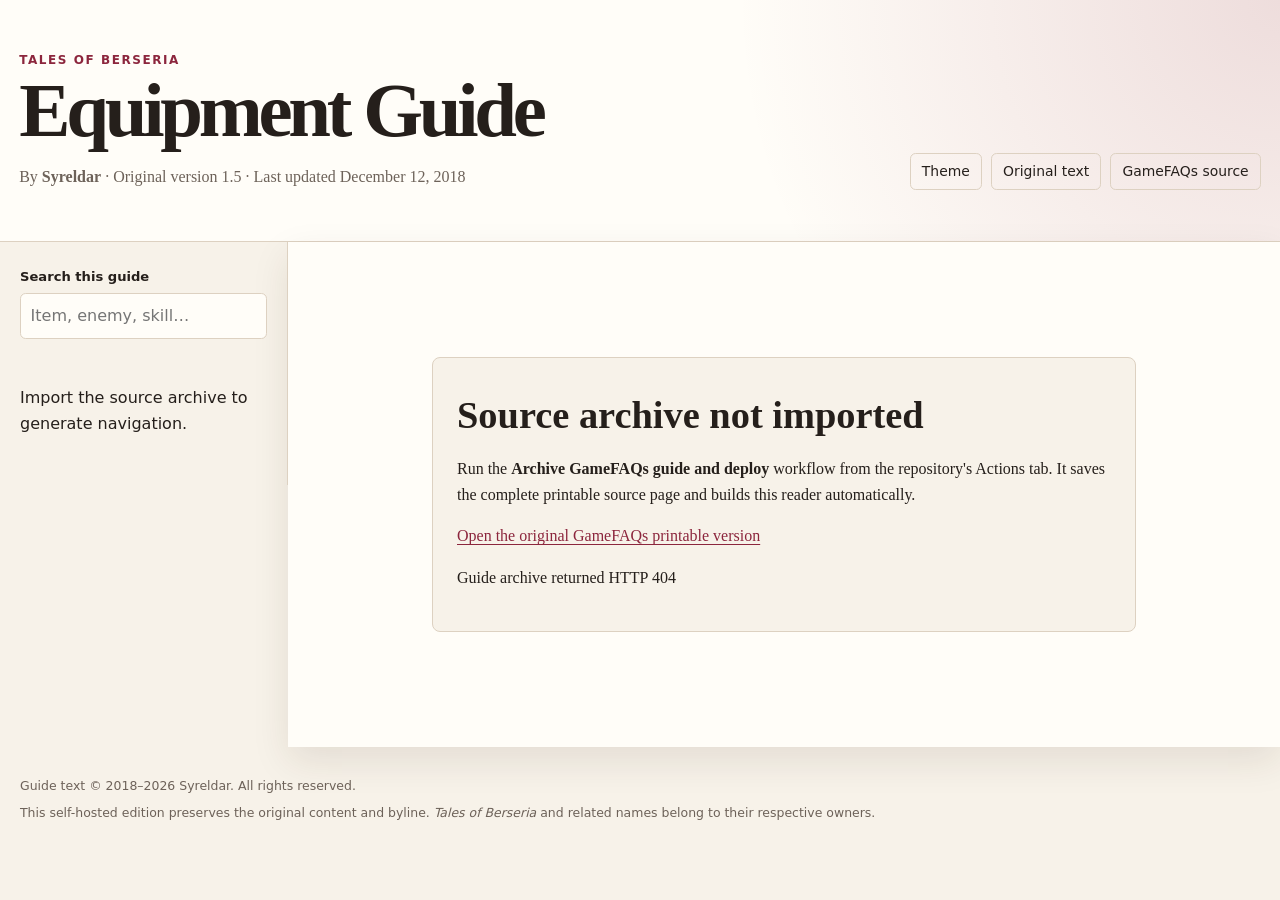
==== site/index.html @ 0a796377 "Update actions to v5 and rename author to Syreldar Bump GitHub Actions usages to v5 across workflows" ====
<!doctype html>
<html lang="en">
<head>
    <meta charset="utf-8">
    <meta name="viewport" content="width=device-width, initial-scale=1">
    <meta name="description" content="A responsive, self-hosted edition of Syreldar's Tales of Berseria Equipment Guide.">
    <title>Tales of Berseria — Equipment Guide</title>
    <link rel="stylesheet" href="./assets/site.css">
</head>
<body>
    <a class="skip-link" href="#guide">Skip to guide</a>

    <header class="site-header">
        <div class="masthead">
            <p class="eyebrow">Tales of Berseria</p>
            <h1>Equipment Guide</h1>
            <p class="byline">By <strong>Syreldar</strong> · Original version 1.5 · Last updated December 12, 2018</p>
        </div>
        <div class="header-actions">
            <button id="theme-toggle" type="button" aria-label="Toggle colour theme">Theme</button>
            <a class="button-link" href="./archive/guide-original.txt">Original text</a>
            <a class="button-link" href="https://gamefaqs.gamespot.com/pc/184665-tales-of-berseria/faqs/74517?print=1" target="_blank" rel="noreferrer">GameFAQs source</a>
        </div>
    </header>

    <div class="reader-shell">
        <aside class="reader-sidebar" aria-label="Guide navigation">
            <div class="search-box">
                <label for="guide-search">Search this guide</label>
                <input id="guide-search" type="search" placeholder="Item, enemy, skill…" autocomplete="off">
                <p id="search-status" aria-live="polite"></p>
            </div>
            <nav id="table-of-contents" aria-label="Table of contents">
                <p class="toc-loading">Loading guide navigation…</p>
            </nav>
        </aside>

        <main id="guide" class="guide" tabindex="-1">
            <section id="guide-loading" class="loading-card" aria-live="polite">
                <h2>Preparing the guide</h2>
                <p>The source archive has not been imported yet, or the reader is loading it.</p>
            </section>
        </main>
    </div>

    <footer class="site-footer">
        <p>Guide text © 2018–2026 Syreldar. All rights reserved.</p>
        <p>This self-hosted edition preserves the original content and byline. <em>Tales of Berseria</em> and related names belong to their respective owners.</p>
    </footer>

    <script src="./assets/site.js"></script>
</body>
</html>
---- site/assets/site.css ----
:root {
    color-scheme: light dark;
    --page: #f7f2e9;
    --paper: #fffdf8;
    --ink: #251f1b;
    --muted: #6d6259;
    --line: #ddd1c1;
    --accent: #8c263d;
    --accent-strong: #641727;
    --focus: #2d6f93;
    --shadow: 0 14px 35px rgb(61 36 20 / 10%);
}

[data-theme="dark"] {
    color-scheme: dark;
    --page: #171515;
    --paper: #211e1c;
    --ink: #f7f0e8;
    --muted: #c1b5aa;
    --line: #51473f;
    --accent: #ed7189;
    --accent-strong: #ff9baa;
    --focus: #8fdbff;
    --shadow: 0 14px 35px rgb(0 0 0 / 30%);
}

* {
    box-sizing: border-box;
}

html {
    scroll-behavior: smooth;
}

body {
    margin: 0;
    background: var(--page);
    color: var(--ink);
    font-family: Georgia, "Times New Roman", serif;
    line-height: 1.62;
}

button,
input {
    font: inherit;
}

a {
    color: var(--accent);
    text-underline-offset: 0.17em;
}

a:hover {
    color: var(--accent-strong);
}

.skip-link {
    position: absolute;
    left: 1rem;
    top: -5rem;
    z-index: 10;
    padding: 0.65rem 0.85rem;
    border-radius: 0.35rem;
    background: var(--accent);
    color: #fff;
}

.skip-link:focus {
    top: 1rem;
}

.site-header {
    display: flex;
    align-items: end;
    justify-content: space-between;
    gap: 2rem;
    padding: clamp(1.75rem, 4vw, 4rem) max(1.2rem, calc((100vw - 82rem) / 2));
    border-bottom: 1px solid var(--line);
    background:
        radial-gradient(circle at top right, rgb(140 38 61 / 15%), transparent 34rem),
        var(--paper);
}

.masthead h1 {
    margin: 0;
    font-size: clamp(2.25rem, 6vw, 4.9rem);
    line-height: 0.94;
    letter-spacing: -0.055em;
}

.eyebrow {
    margin: 0 0 0.3rem;
    color: var(--accent);
    font-family: ui-sans-serif, system-ui, sans-serif;
    font-size: 0.75rem;
    font-weight: 800;
    letter-spacing: 0.13em;
    text-transform: uppercase;
}

.byline {
    margin: 1rem 0 0;
    color: var(--muted);
}

.header-actions {
    display: flex;
    flex-wrap: wrap;
    justify-content: end;
    gap: 0.55rem;
    font-family: ui-sans-serif, system-ui, sans-serif;
}

.header-actions button,
.button-link {
    display: inline-block;
    padding: 0.55rem 0.7rem;
    border: 1px solid var(--line);
    border-radius: 0.35rem;
    background: transparent;
    color: var(--ink);
    font-size: 0.87rem;
    line-height: 1.2;
    text-decoration: none;
}

.header-actions button:hover,
.button-link:hover {
    border-color: var(--accent);
    color: var(--accent);
    cursor: pointer;
}

.reader-shell {
    display: grid;
    grid-template-columns: minmax(14rem, 18rem) minmax(0, 1fr);
    max-width: 100rem;
    margin: 0 auto;
}

.reader-sidebar {
    position: sticky;
    top: 0;
    align-self: start;
    max-height: 100vh;
    overflow: auto;
    padding: 1.5rem 1.25rem 2rem;
    border-right: 1px solid var(--line);
    font-family: ui-sans-serif, system-ui, sans-serif;
}

.search-box label {
    display: block;
    margin-bottom: 0.4rem;
    font-size: 0.82rem;
    font-weight: 700;
}

.search-box input {
    width: 100%;
    padding: 0.55rem 0.6rem;
    border: 1px solid var(--line);
    border-radius: 0.35rem;
    background: var(--paper);
    color: var(--ink);
}

#search-status {
    min-height: 1.2rem;
    margin: 0.45rem 0 1.25rem;
    color: var(--muted);
    font-size: 0.75rem;
}

#table-of-contents ul {
    margin: 0;
    padding-left: 0.8rem;
    list-style: none;
}

#table-of-contents li {
    margin: 0.28rem 0;
}

#table-of-contents a {
    display: block;
    color: var(--muted);
    font-size: 0.82rem;
    line-height: 1.3;
    text-decoration: none;
}

#table-of-contents a:hover,
#table-of-contents a:focus {
    color: var(--accent);
    text-decoration: underline;
}

.guide {
    min-width: 0;
    padding: clamp(1.35rem, 4vw, 4.25rem);
    background: var(--paper);
    box-shadow: var(--shadow);
}

.guide h2,
.guide h3,
.guide h4 {
    scroll-margin-top: 1.1rem;
    line-height: 1.15;
}

.guide h2 {
    margin: 3.6rem 0 1.15rem;
    padding-top: 0.7rem;
    border-top: 1px solid var(--line);
    font-size: clamp(1.7rem, 3vw, 2.7rem);
}

.guide h2:first-child {
    margin-top: 0;
    border-top: 0;
}

.guide h3 {
    margin: 2.2rem 0 0.85rem;
    font-size: clamp(1.35rem, 2vw, 1.8rem);
}

.guide h4 {
    margin: 1.75rem 0 0.7rem;
    font-size: 1.18rem;
}

.guide p,
.guide li {
    max-width: 84ch;
}

.guide img {
    max-width: 100%;
    height: auto;
}

.table-scroll {
    width: 100%;
    margin: 1.35rem 0 1.75rem;
    overflow-x: auto;
    border: 1px solid var(--line);
    border-radius: 0.45rem;
    background: var(--page);
}

.guide table {
    width: max-content;
    min-width: 100%;
    border-collapse: collapse;
    font-family: ui-sans-serif, system-ui, sans-serif;
    font-size: 0.86rem;
    line-height: 1.35;
}

.guide th,
.guide td {
    padding: 0.65rem 0.75rem;
    border: 1px solid var(--line);
    vertical-align: top;
    text-align: left;
}

.guide th {
    background: rgb(140 38 61 / 10%);
    font-weight: 750;
}

.guide pre {
    max-width: 100%;
    overflow: auto;
    padding: 1rem;
    border: 1px solid var(--line);
    border-radius: 0.45rem;
    background: var(--page);
    font-family: ui-monospace, SFMono-Regular, Consolas, monospace;
    font-size: 0.84rem;
    line-height: 1.45;
    white-space: pre;
}

.guide blockquote {
    margin-left: 0;
    padding-left: 1rem;
    border-left: 0.25rem solid var(--accent);
    color: var(--muted);
}

.loading-card {
    max-width: 44rem;
    margin: 4rem auto;
    padding: 1.5rem;
    border: 1px solid var(--line);
    border-radius: 0.5rem;
    background: var(--page);
}

.search-match {
    outline: 3px solid rgb(140 38 61 / 40%);
    outline-offset: 0.25rem;
}

.is-hidden-by-search {
    display: none !important;
}

.site-footer {
    max-width: 100rem;
    margin: 0 auto;
    padding: 1.4rem 1.25rem 3rem;
    color: var(--muted);
    font-family: ui-sans-serif, system-ui, sans-serif;
    font-size: 0.78rem;
}

.site-footer p {
    margin: 0.4rem 0;
}

:focus-visible {
    outline: 3px solid var(--focus);
    outline-offset: 0.15rem;
}

@media (max-width: 54rem) {
    .site-header {
        align-items: start;
        flex-direction: column;
    }

    .header-actions {
        justify-content: start;
    }

    .reader-shell {
        display: block;
    }

    .reader-sidebar {
        position: static;
        max-height: none;
        border-right: 0;
        border-bottom: 1px solid var(--line);
    }

    #table-of-contents {
        max-height: 17rem;
        overflow: auto;
    }

    .guide {
        box-shadow: none;
    }
}
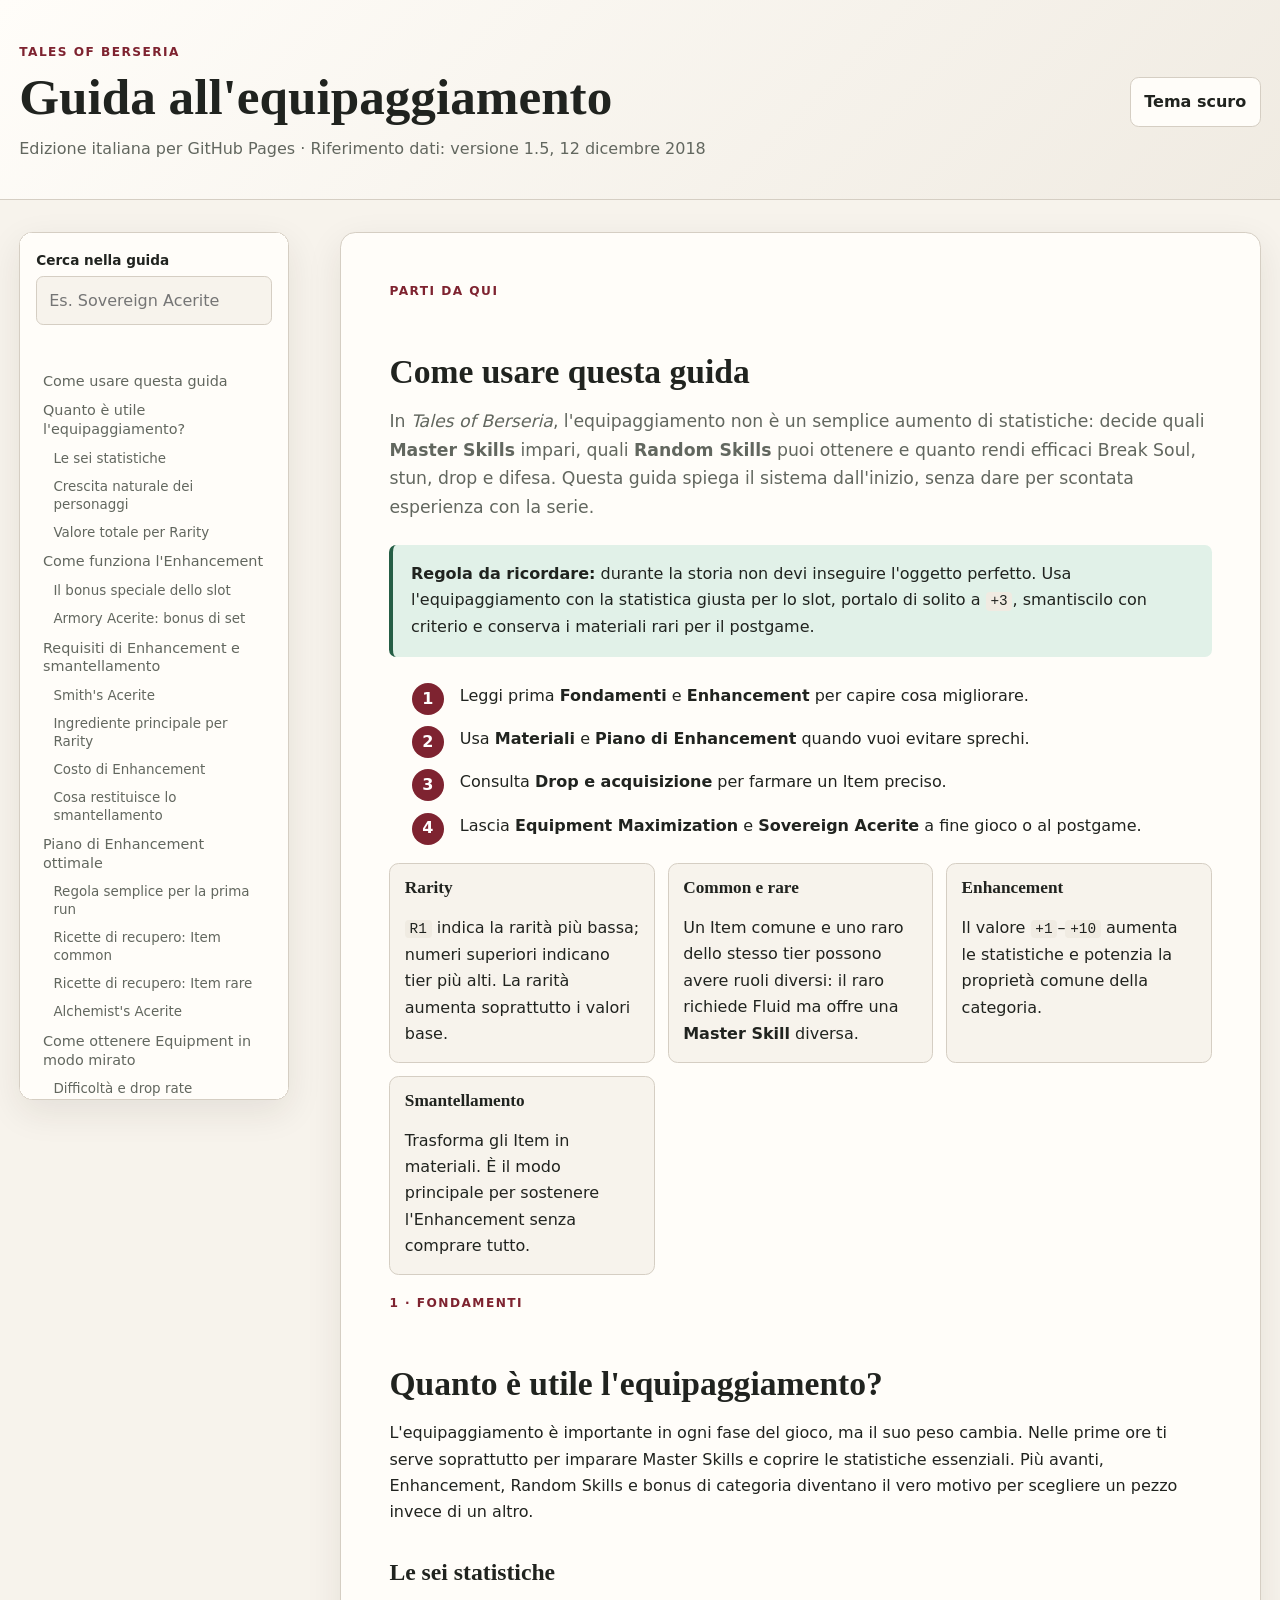
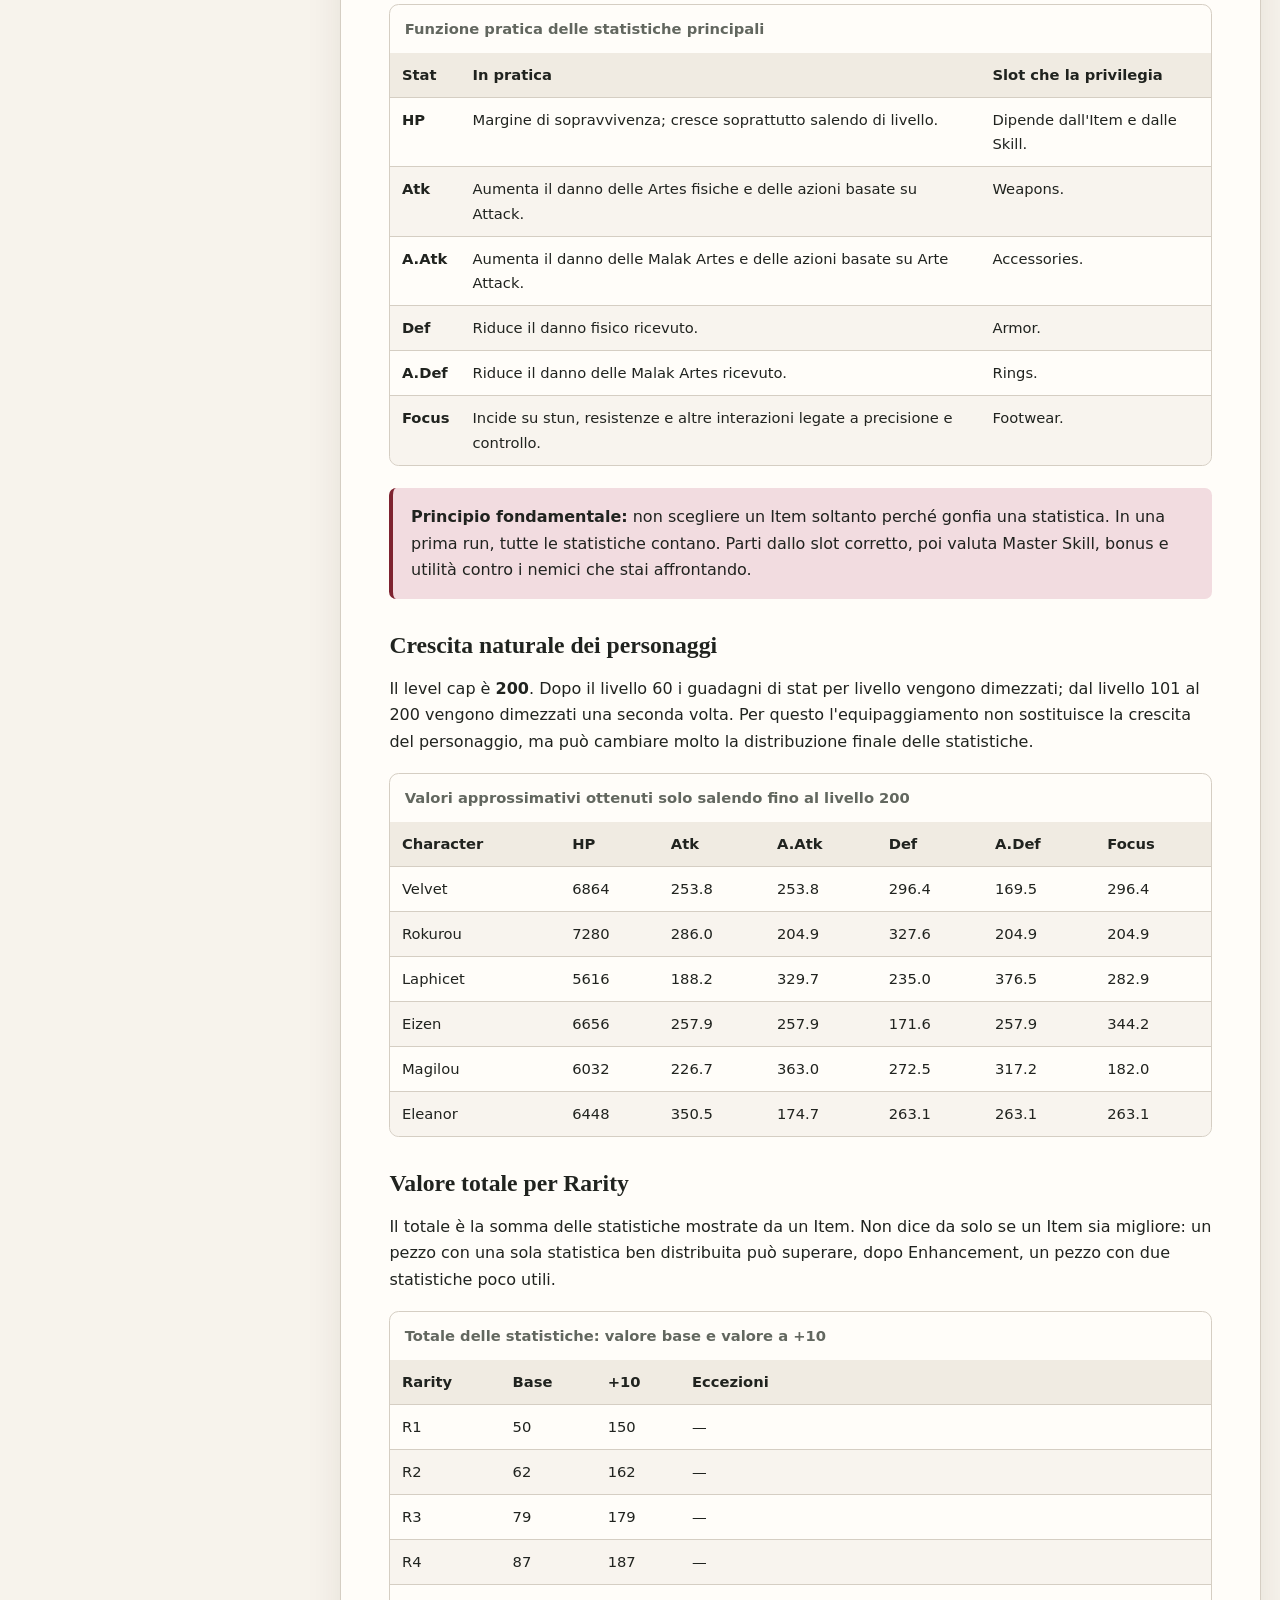
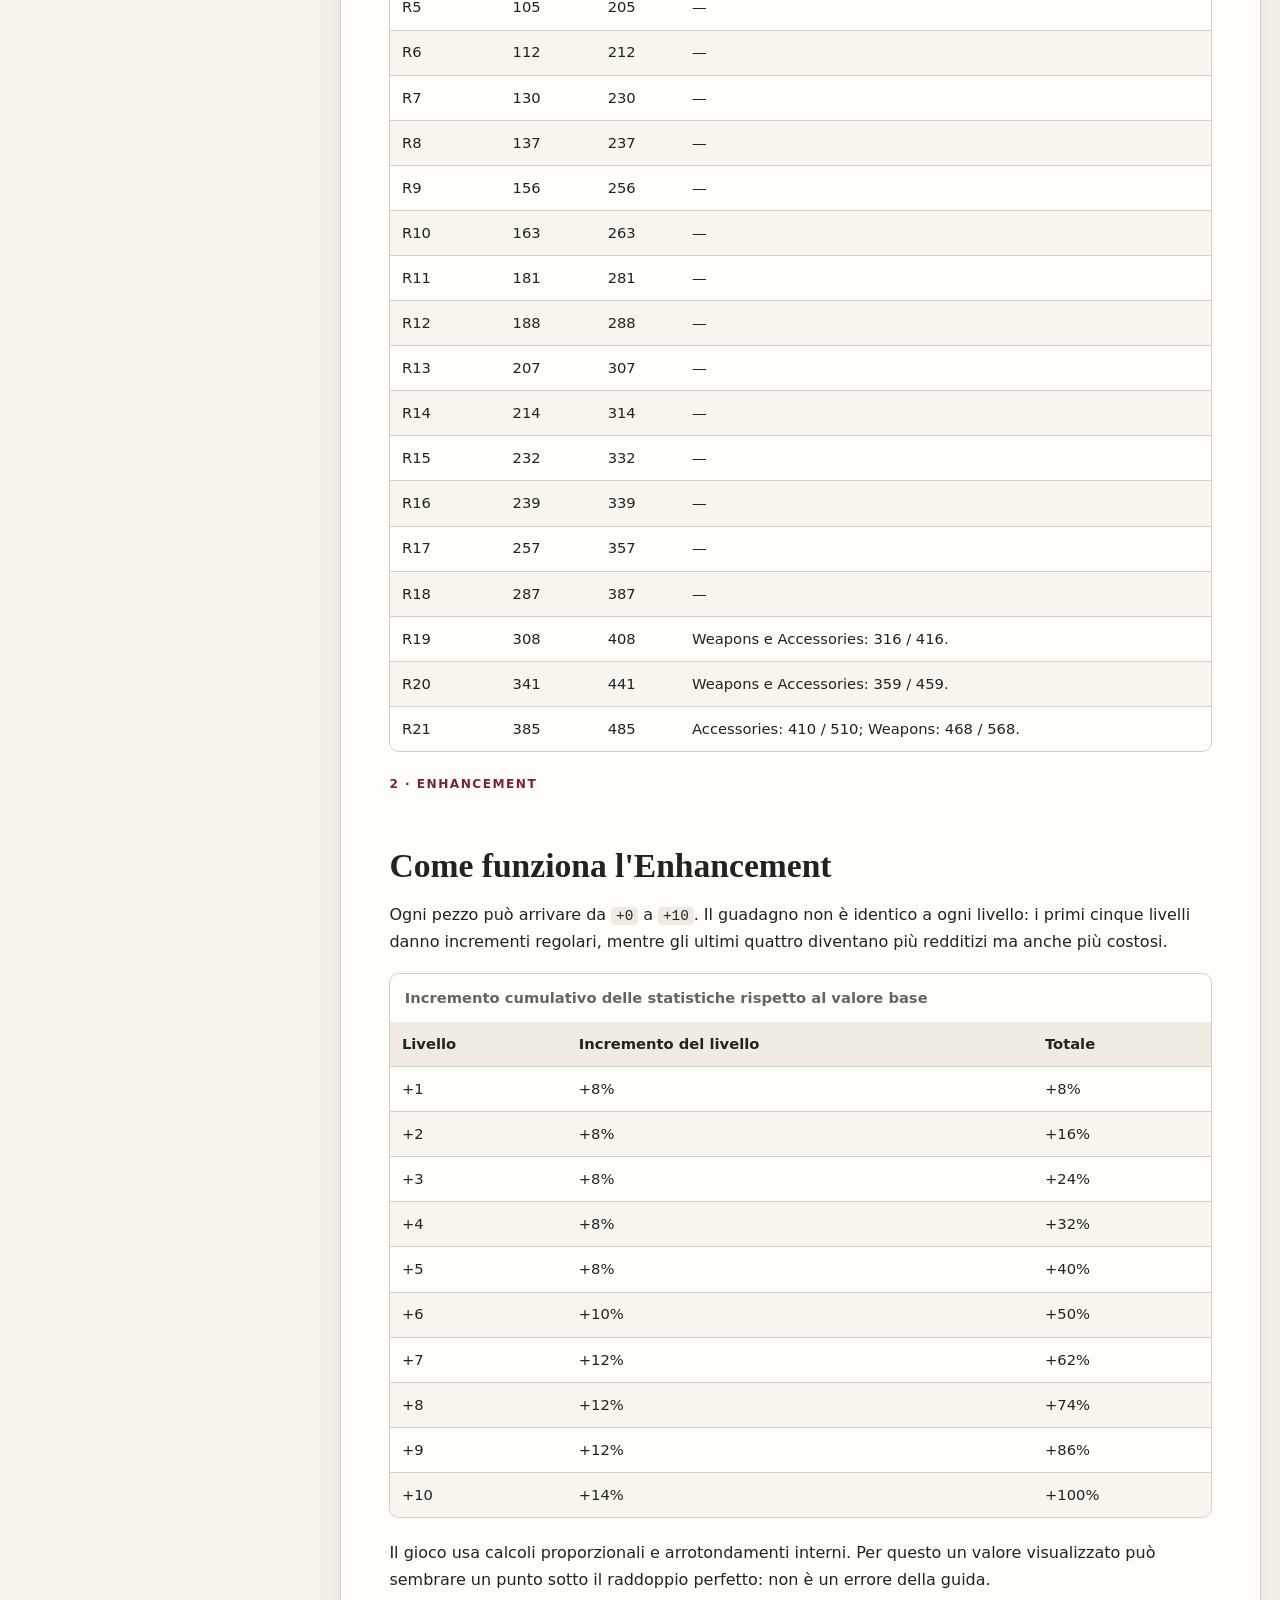
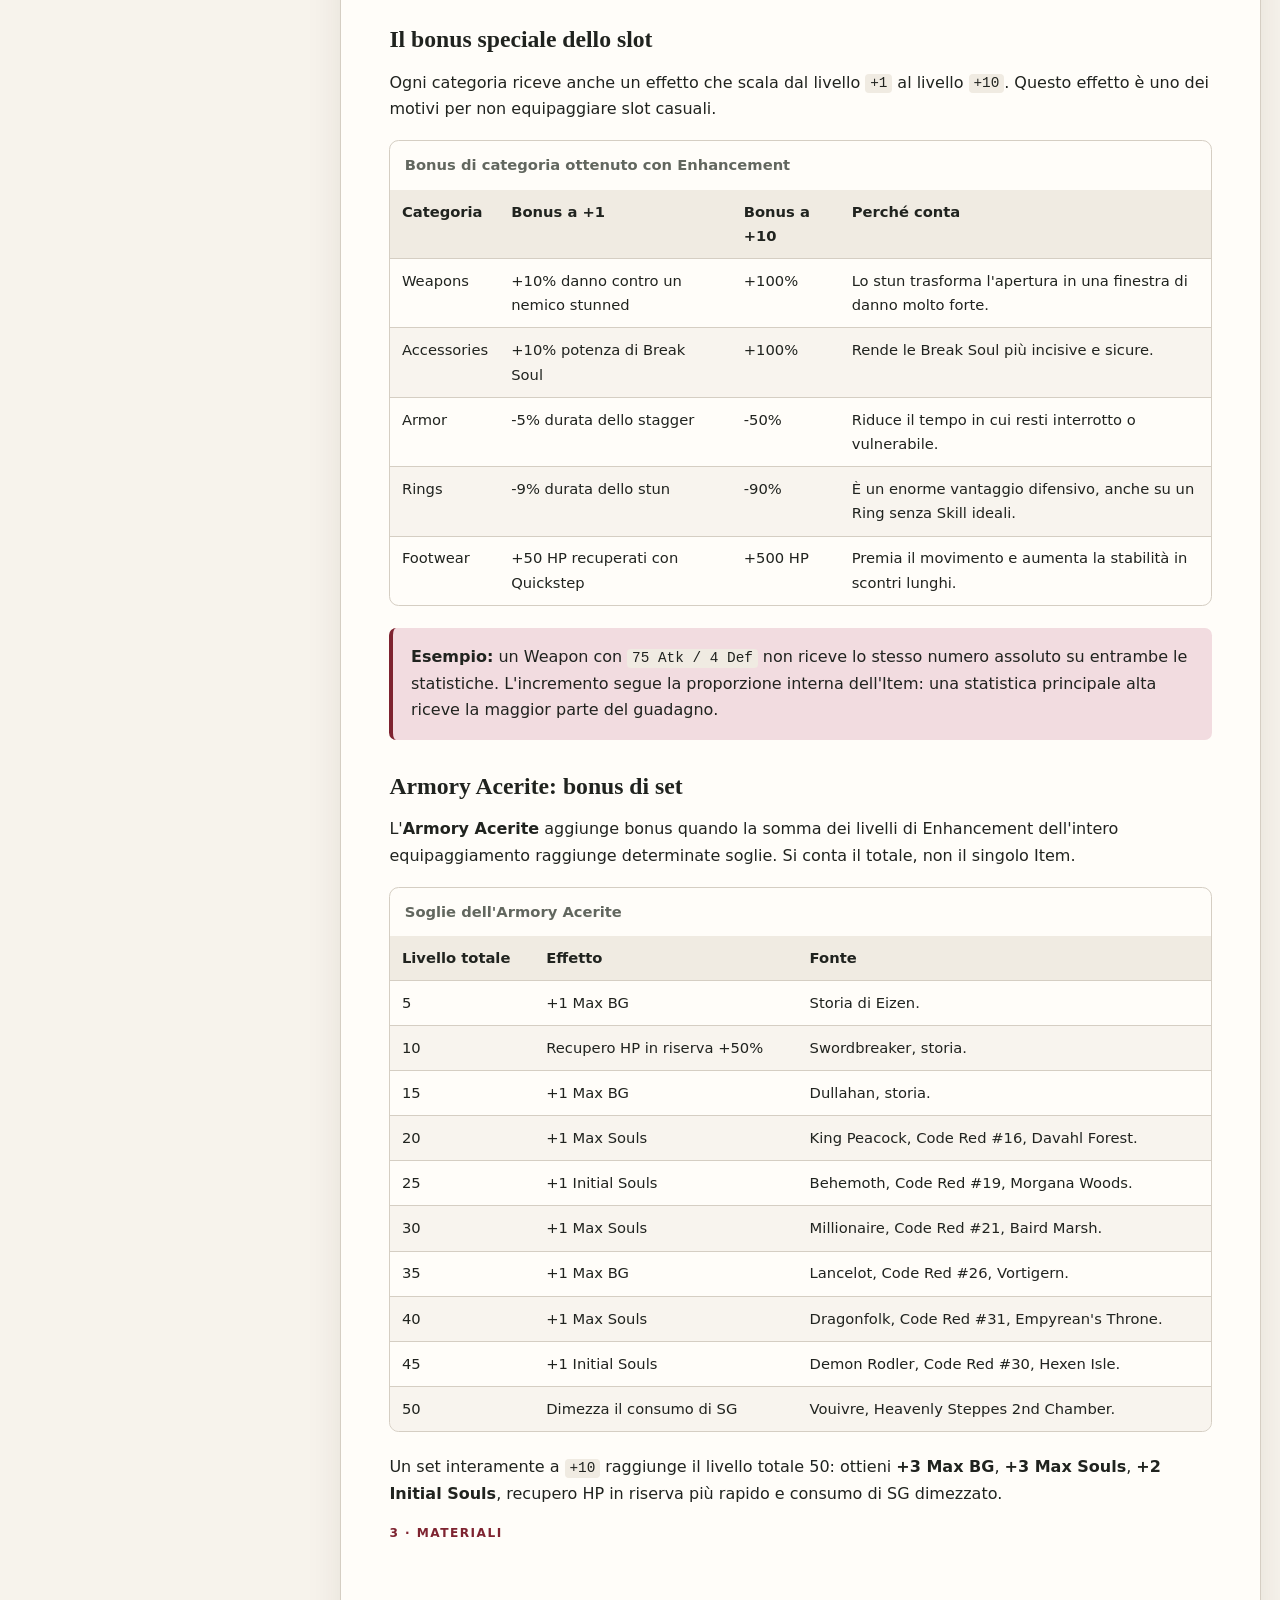
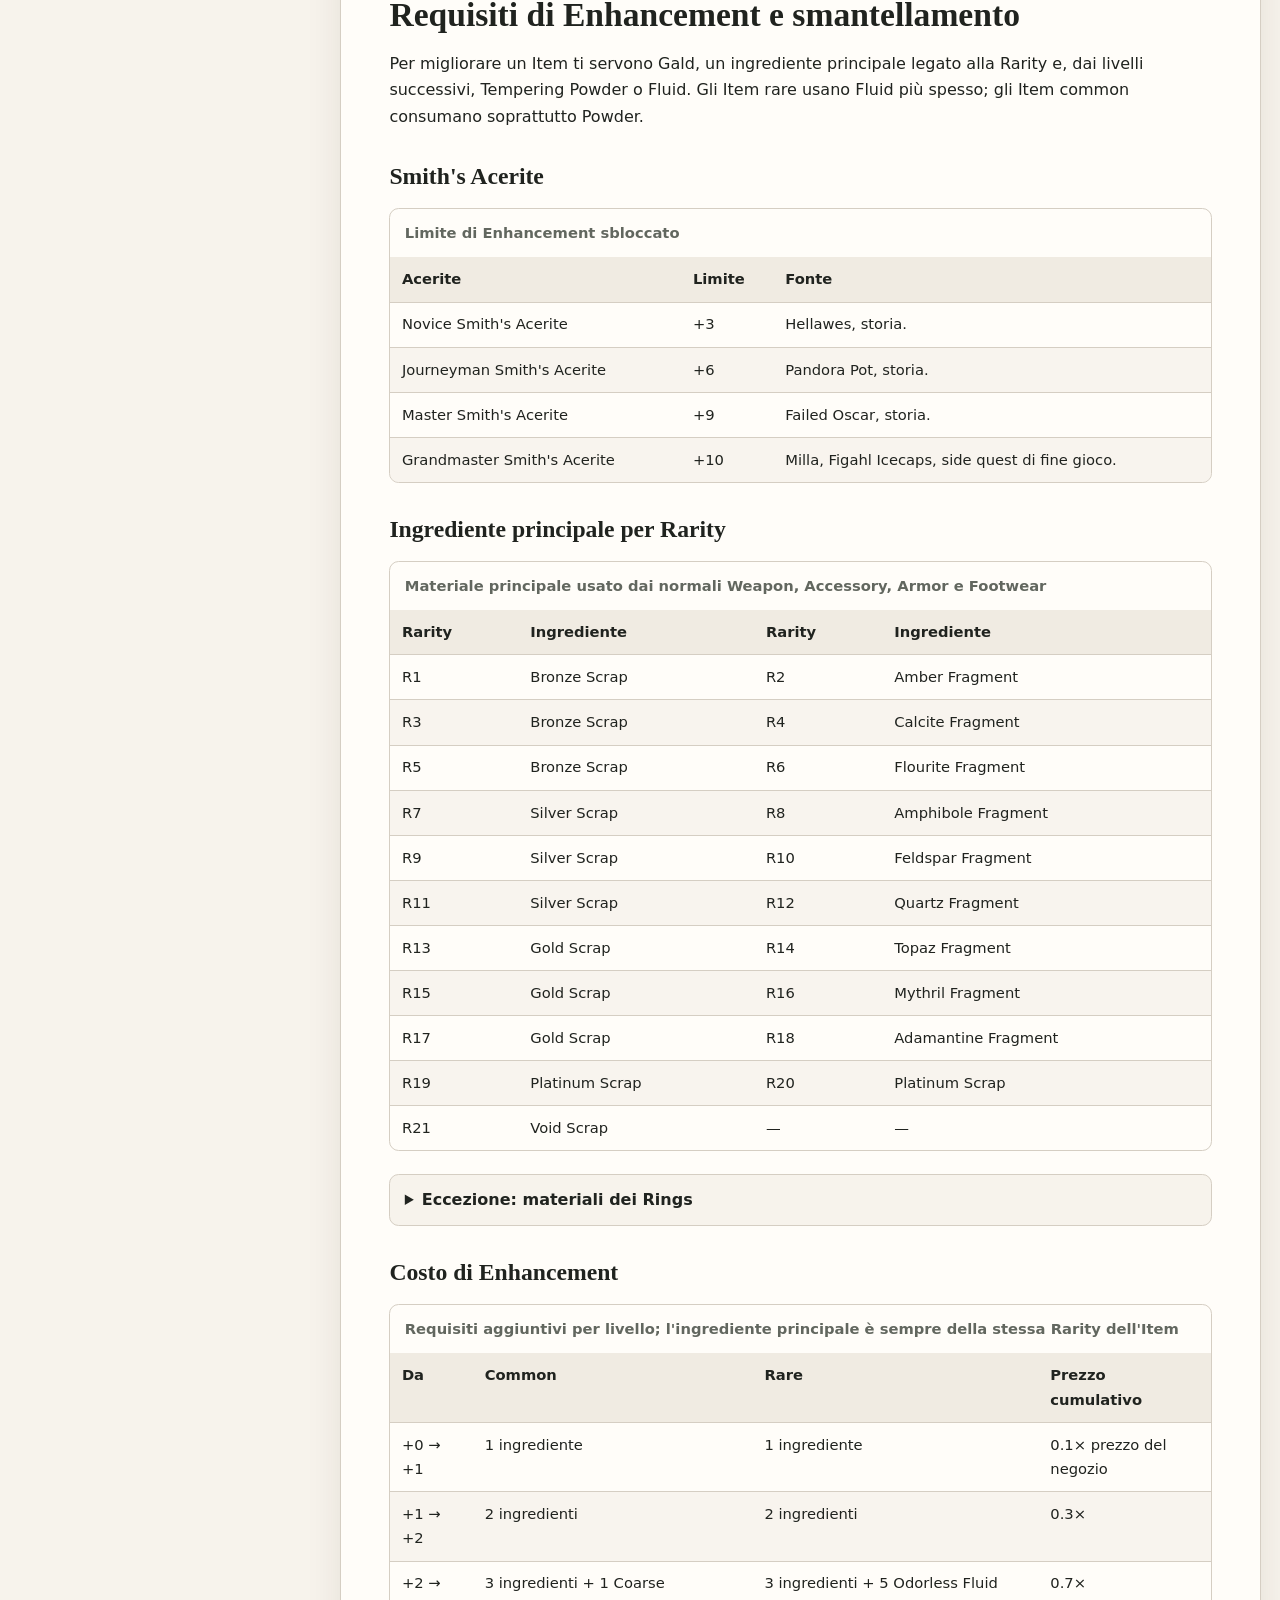
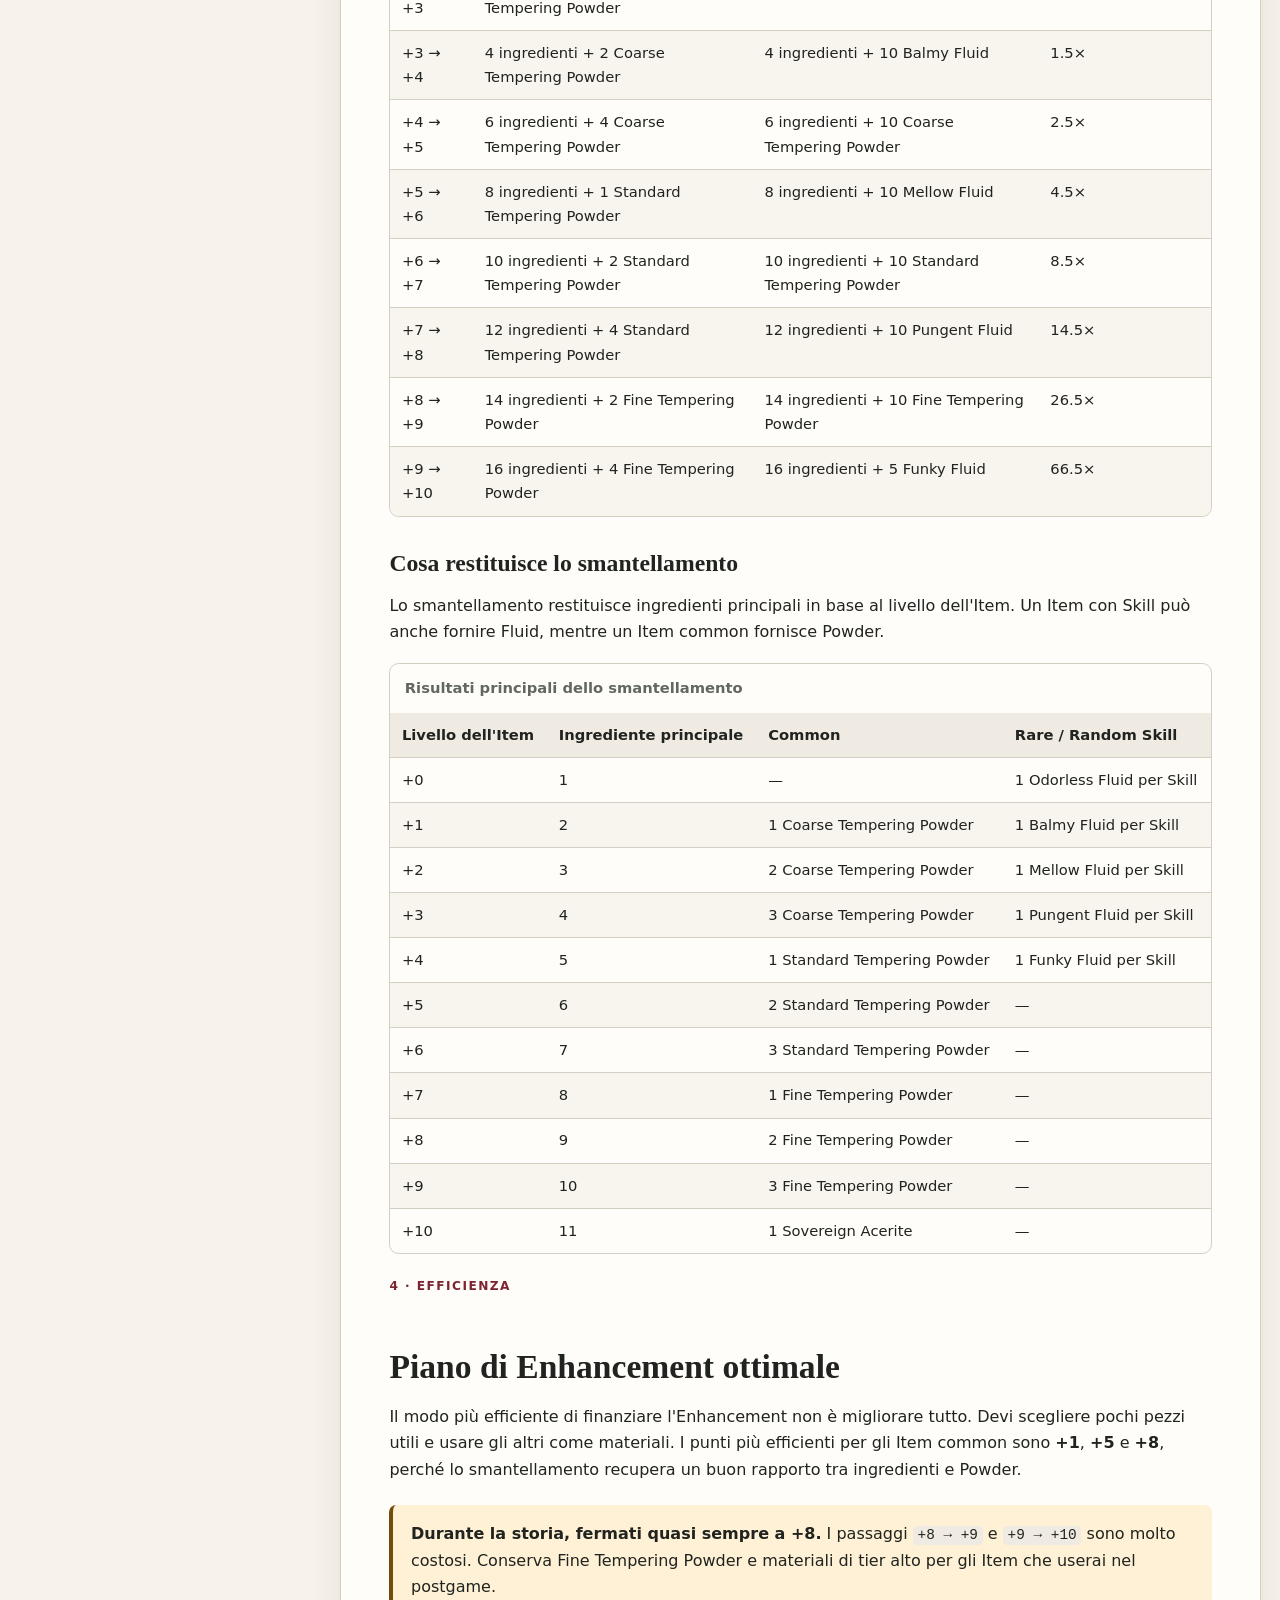
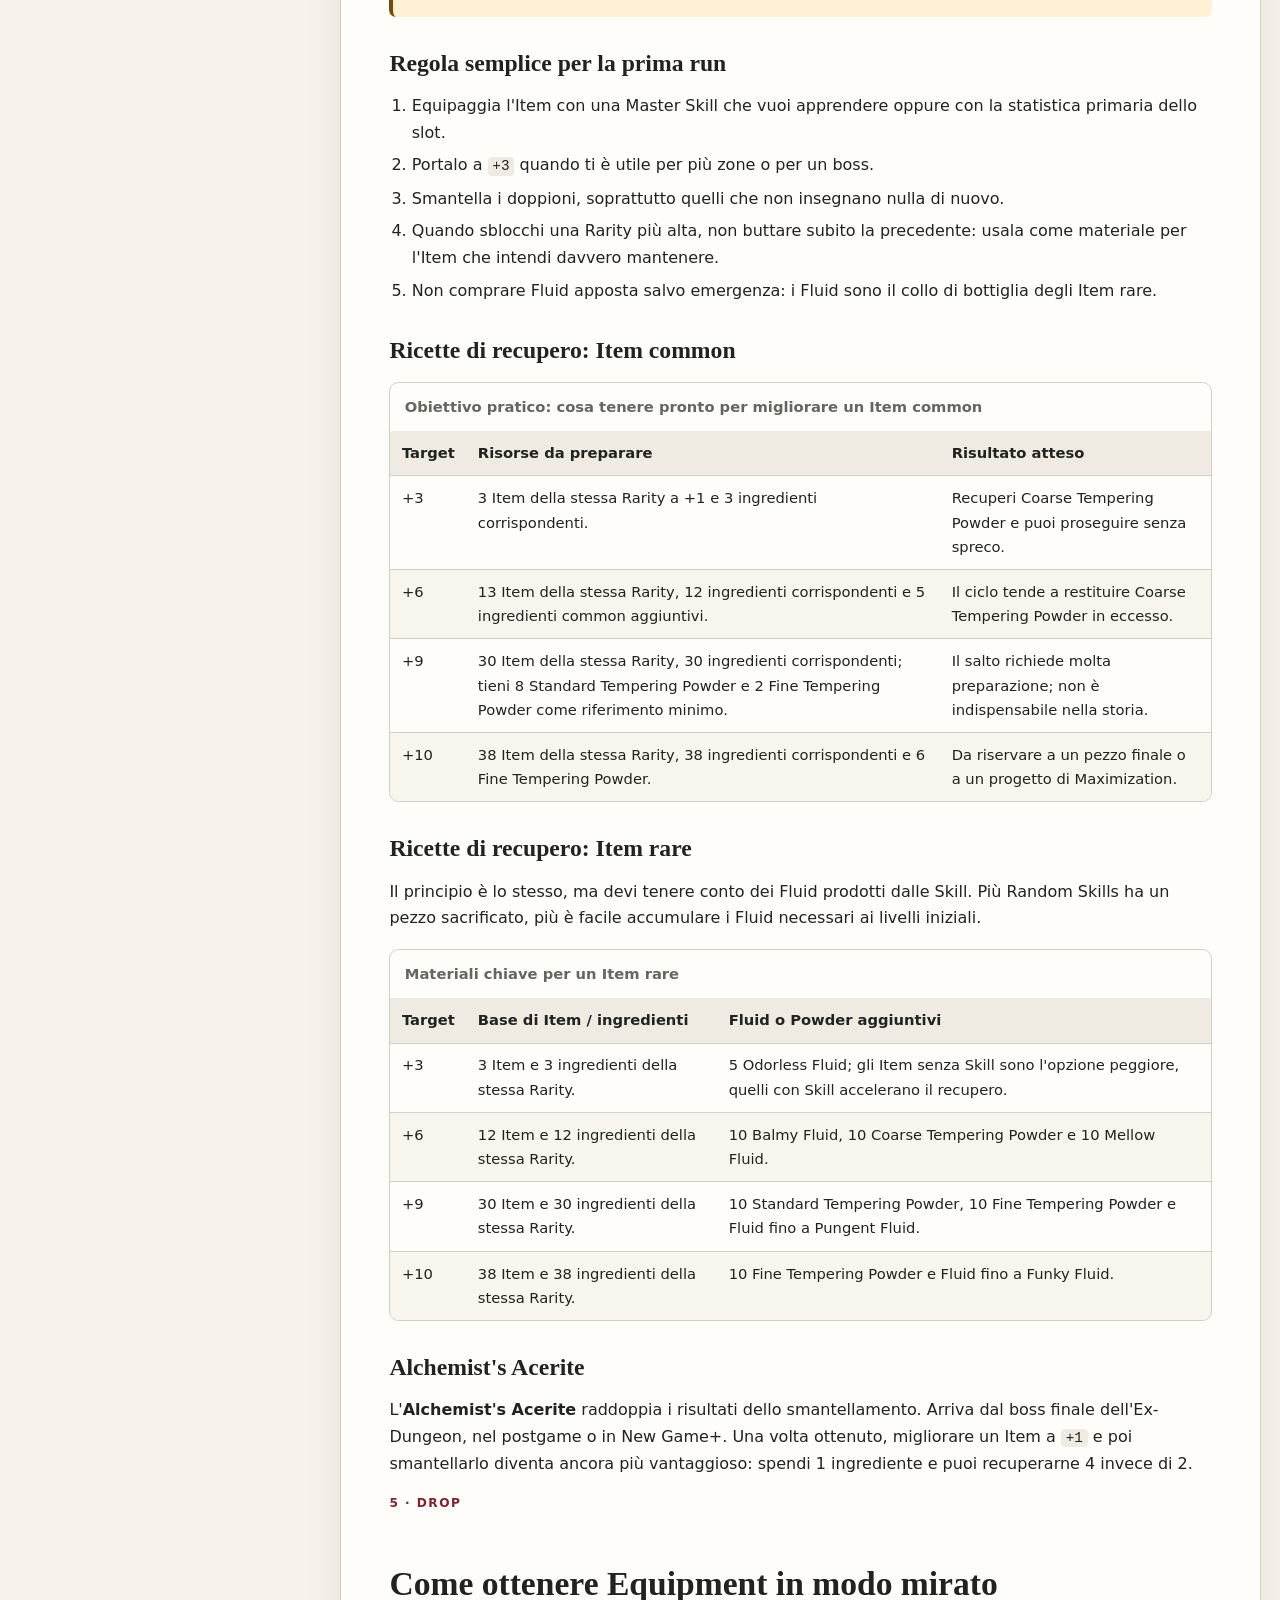
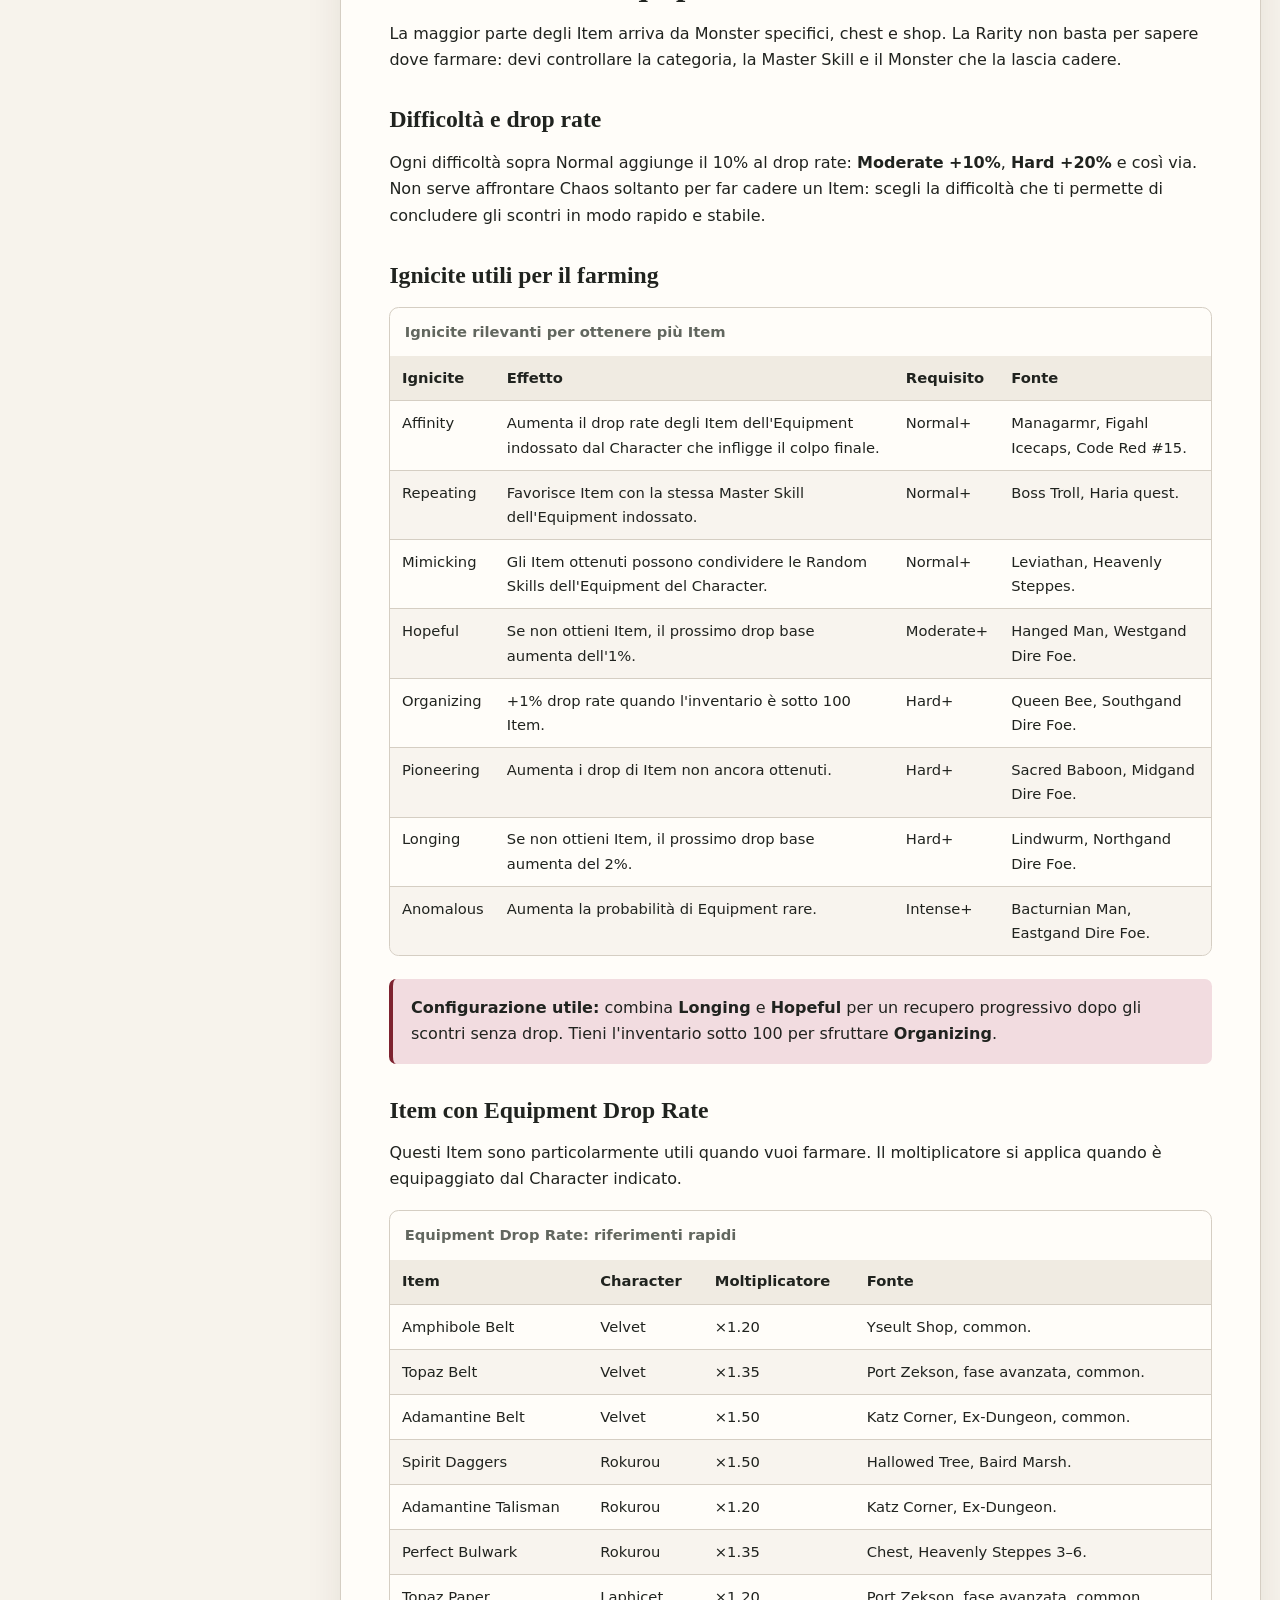
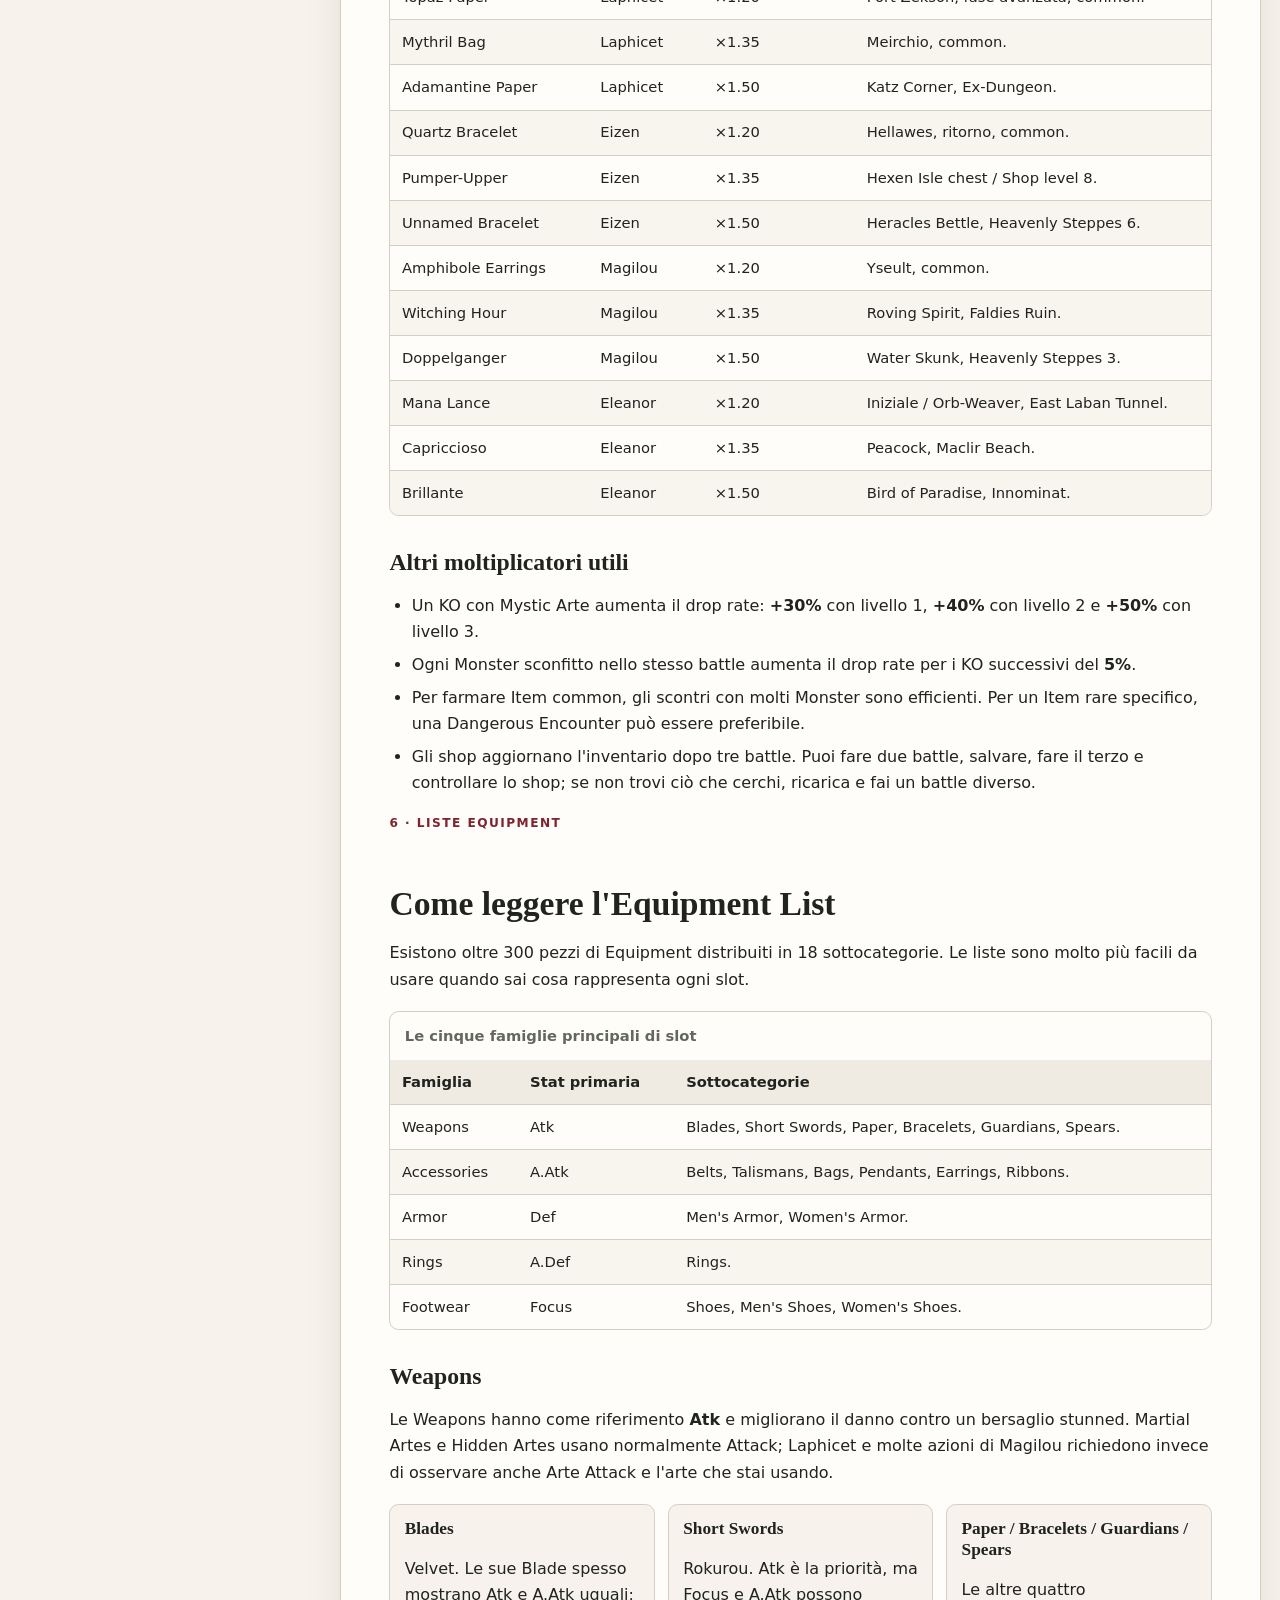
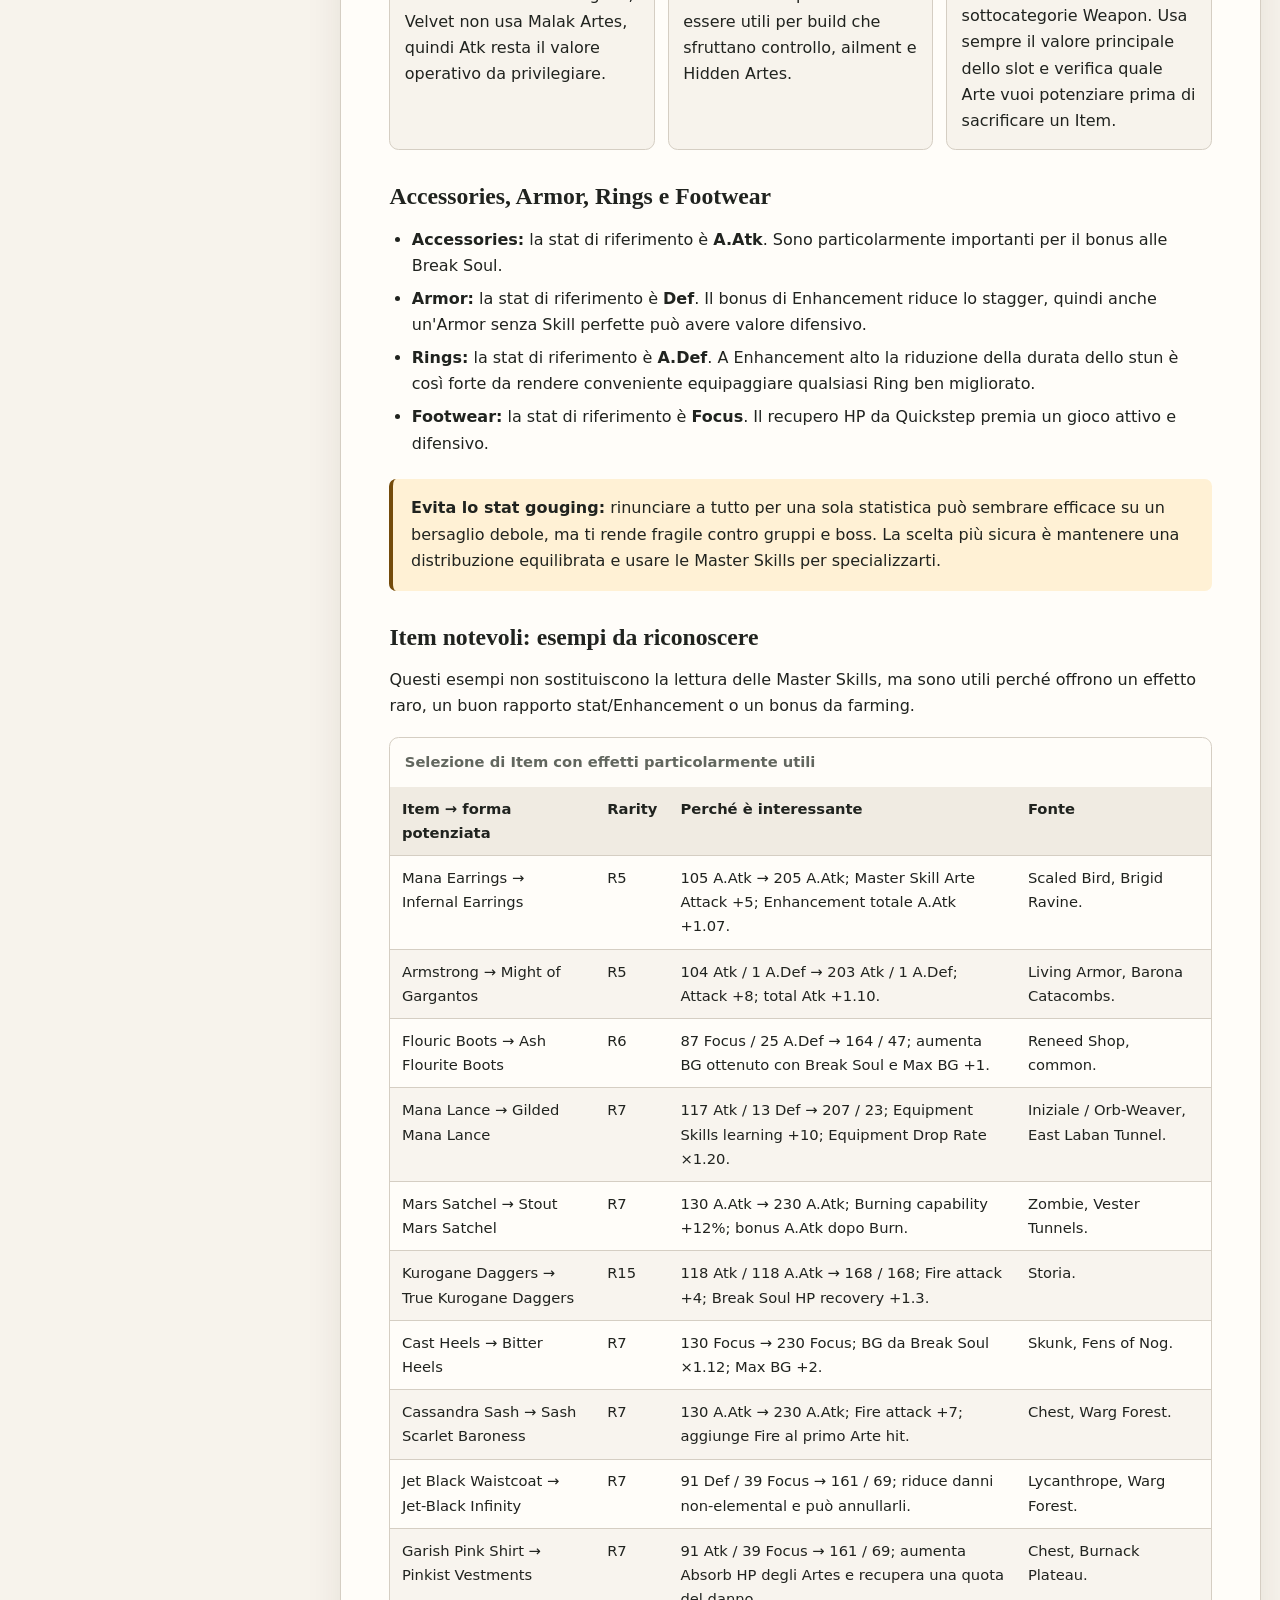
==== commit 6430e367: "Localize site to Italian and simplify deployment Convert the static site to a self-contained Italian" ====
--- a/site/index.html
+++ b/site/index.html
@@ -1,53 +1,46 @@
 <!doctype html>
-<html lang="en">
+<html lang="it">
 <head>
     <meta charset="utf-8">
     <meta name="viewport" content="width=device-width, initial-scale=1">
-    <meta name="description" content="A responsive, self-hosted edition of Syreldar's Tales of Berseria Equipment Guide.">
-    <title>Tales of Berseria — Equipment Guide</title>
+    <meta name="description" content="Guida italiana all'equipaggiamento di Tales of Berseria: Enhancement, materiali, drop, Random Skills e Sovereign Acerite.">
+    <title>Tales of Berseria — Guida all'equipaggiamento</title>
     <link rel="stylesheet" href="./assets/site.css">
 </head>
 <body>
-    <a class="skip-link" href="#guide">Skip to guide</a>
+    <a class="skip-link" href="#guide">Vai direttamente alla guida</a>
 
     <header class="site-header">
-        <div class="masthead">
-            <p class="eyebrow">Tales of Berseria</p>
-            <h1>Equipment Guide</h1>
-            <p class="byline">By <strong>Syreldar</strong> · Original version 1.5 · Last updated December 12, 2018</p>
-        </div>
-        <div class="header-actions">
-            <button id="theme-toggle" type="button" aria-label="Toggle colour theme">Theme</button>
-            <a class="button-link" href="./archive/guide-original.txt">Original text</a>
-            <a class="button-link" href="https://gamefaqs.gamespot.com/pc/184665-tales-of-berseria/faqs/74517?print=1" target="_blank" rel="noreferrer">GameFAQs source</a>
+        <div class="header-content">
+            <div>
+                <p class="eyebrow">Tales of Berseria</p>
+                <h1>Guida all'equipaggiamento</h1>
+                <p class="subtitle">Edizione italiana per GitHub Pages · Riferimento dati: versione 1.5, 12 dicembre 2018</p>
+            </div>
+            <button id="theme-toggle" class="theme-toggle" type="button" aria-label="Attiva il tema chiaro">Tema chiaro</button>
         </div>
     </header>
 
-    <div class="reader-shell">
-        <aside class="reader-sidebar" aria-label="Guide navigation">
-            <div class="search-box">
-                <label for="guide-search">Search this guide</label>
-                <input id="guide-search" type="search" placeholder="Item, enemy, skill…" autocomplete="off">
-                <p id="search-status" aria-live="polite"></p>
+    <main class="layout">
+        <aside class="sidebar" aria-label="Navigazione della guida">
+            <div class="sidebar-sticky">
+                <label class="search-label" for="search">Cerca nella guida</label>
+                <input id="search" type="search" placeholder="Es. Sovereign Acerite" autocomplete="off">
+                <p id="search-status" class="search-status" aria-live="polite"></p>
+                <nav id="toc" class="toc" aria-label="Indice"></nav>
             </div>
-            <nav id="table-of-contents" aria-label="Table of contents">
-                <p class="toc-loading">Loading guide navigation…</p>
-            </nav>
         </aside>
 
-        <main id="guide" class="guide" tabindex="-1">
-            <section id="guide-loading" class="loading-card" aria-live="polite">
-                <h2>Preparing the guide</h2>
-                <p>The source archive has not been imported yet, or the reader is loading it.</p>
-            </section>
-        </main>
-    </div>
+        <article id="guide" class="guide" aria-live="polite">
+            <p class="loading">Caricamento della guida…</p>
+        </article>
+    </main>
 
     <footer class="site-footer">
-        <p>Guide text © 2018–2026 Syreldar. All rights reserved.</p>
-        <p>This self-hosted edition preserves the original content and byline. <em>Tales of Berseria</em> and related names belong to their respective owners.</p>
+        <p>Guida statica in italiano. I nomi di Monster, Item, Skill, Arte, Acerite e località restano in inglese per corrispondere al gioco.</p>
+        <p><em>Tales of Berseria</em> e i relativi contenuti appartengono ai rispettivi titolari dei diritti.</p>
     </footer>
 
-    <script src="./assets/site.js"></script>
+    <script src="./assets/site.js" defer></script>
 </body>
 </html>
--- a/site/assets/site.css
+++ b/site/assets/site.css
@@ -1,27 +1,41 @@
 :root {
-    color-scheme: light dark;
-    --page: #f7f2e9;
-    --paper: #fffdf8;
-    --ink: #251f1b;
-    --muted: #6d6259;
-    --line: #ddd1c1;
-    --accent: #8c263d;
-    --accent-strong: #641727;
-    --focus: #2d6f93;
-    --shadow: 0 14px 35px rgb(61 36 20 / 10%);
-}
-
-[data-theme="dark"] {
+    color-scheme: light;
+    --bg: #f7f3ec;
+    --surface: #fffdf9;
+    --surface-muted: #f0ebe2;
+    --text: #20231f;
+    --muted: #62675f;
+    --line: #d5cec3;
+    --accent: #7e2330;
+    --accent-soft: #f2dce0;
+    --accent-strong: #5f1723;
+    --code-bg: #272b27;
+    --code-text: #f7f4ed;
+    --warning: #744b0b;
+    --warning-bg: #fff1d5;
+    --success: #255e45;
+    --success-bg: #e1f1e8;
+    --shadow: 0 12px 36px rgba(44, 35, 25, 0.09);
+}
+
+:root[data-theme="dark"] {
     color-scheme: dark;
-    --page: #171515;
-    --paper: #211e1c;
-    --ink: #f7f0e8;
-    --muted: #c1b5aa;
-    --line: #51473f;
-    --accent: #ed7189;
-    --accent-strong: #ff9baa;
-    --focus: #8fdbff;
-    --shadow: 0 14px 35px rgb(0 0 0 / 30%);
+    --bg: #171917;
+    --surface: #202420;
+    --surface-muted: #292e29;
+    --text: #f0eee7;
+    --muted: #b5b8af;
+    --line: #454b45;
+    --accent: #e28c9c;
+    --accent-soft: #4a2930;
+    --accent-strong: #f3acb8;
+    --code-bg: #101210;
+    --code-text: #f0eee7;
+    --warning: #ffd486;
+    --warning-bg: #4b3518;
+    --success: #9de0bb;
+    --success-bg: #1f4130;
+    --shadow: 0 12px 36px rgba(0, 0, 0, 0.28);
 }
 
 * {
@@ -34,328 +48,459 @@
 
 body {
     margin: 0;
-    background: var(--page);
-    color: var(--ink);
-    font-family: Georgia, "Times New Roman", serif;
-    line-height: 1.62;
-}
-
-button,
-input {
-    font: inherit;
-}
-
-a {
-    color: var(--accent);
-    text-underline-offset: 0.17em;
-}
-
-a:hover {
-    color: var(--accent-strong);
+    min-width: 320px;
+    background: var(--bg);
+    color: var(--text);
+    font-family: Inter, ui-sans-serif, system-ui, -apple-system, BlinkMacSystemFont, "Segoe UI", sans-serif;
+    font-size: 16px;
+    line-height: 1.65;
 }
 
 .skip-link {
-    position: absolute;
-    left: 1rem;
-    top: -5rem;
+    position: fixed;
     z-index: 10;
-    padding: 0.65rem 0.85rem;
-    border-radius: 0.35rem;
+    top: 0.5rem;
+    left: 0.5rem;
+    transform: translateY(-200%);
+    padding: 0.55rem 0.8rem;
+    border-radius: 0.45rem;
     background: var(--accent);
     color: #fff;
+    font-weight: 700;
 }
 
 .skip-link:focus {
-    top: 1rem;
+    transform: translateY(0);
 }
 
 .site-header {
+    border-bottom: 1px solid var(--line);
+    background: linear-gradient(135deg, var(--surface), var(--surface-muted));
+}
+
+.header-content,
+.layout,
+.site-footer {
+    width: min(1440px, calc(100% - 2.4rem));
+    margin: 0 auto;
+}
+
+.header-content {
     display: flex;
-    align-items: end;
+    align-items: center;
     justify-content: space-between;
-    gap: 2rem;
-    padding: clamp(1.75rem, 4vw, 4rem) max(1.2rem, calc((100vw - 82rem) / 2));
-    border-bottom: 1px solid var(--line);
-    background:
-        radial-gradient(circle at top right, rgb(140 38 61 / 15%), transparent 34rem),
-        var(--paper);
-}
-
-.masthead h1 {
+    gap: 1.5rem;
+    padding: 2.6rem 0 2.3rem;
+}
+
+.eyebrow,
+.kicker {
+    margin: 0 0 0.25rem;
+    color: var(--accent);
+    font-size: 0.76rem;
+    font-weight: 800;
+    letter-spacing: 0.12em;
+    text-transform: uppercase;
+}
+
+h1,
+h2,
+h3,
+h4 {
+    color: var(--text);
+    font-family: Georgia, "Times New Roman", serif;
+    line-height: 1.2;
+}
+
+h1 {
     margin: 0;
-    font-size: clamp(2.25rem, 6vw, 4.9rem);
-    line-height: 0.94;
-    letter-spacing: -0.055em;
-}
-
-.eyebrow {
-    margin: 0 0 0.3rem;
-    color: var(--accent);
-    font-family: ui-sans-serif, system-ui, sans-serif;
-    font-size: 0.75rem;
-    font-weight: 800;
-    letter-spacing: 0.13em;
-    text-transform: uppercase;
-}
-
-.byline {
-    margin: 1rem 0 0;
-    color: var(--muted);
-}
-
-.header-actions {
-    display: flex;
-    flex-wrap: wrap;
-    justify-content: end;
-    gap: 0.55rem;
-    font-family: ui-sans-serif, system-ui, sans-serif;
-}
-
-.header-actions button,
-.button-link {
-    display: inline-block;
-    padding: 0.55rem 0.7rem;
-    border: 1px solid var(--line);
-    border-radius: 0.35rem;
-    background: transparent;
-    color: var(--ink);
-    font-size: 0.87rem;
-    line-height: 1.2;
-    text-decoration: none;
-}
-
-.header-actions button:hover,
-.button-link:hover {
+    font-size: clamp(2rem, 5vw, 3.2rem);
+}
+
+h2 {
+    margin: 3rem 0 0.9rem;
+    padding-top: 0.2rem;
+    font-size: clamp(1.55rem, 3vw, 2.1rem);
+    scroll-margin-top: 1rem;
+}
+
+h3 {
+    margin: 2rem 0 0.65rem;
+    font-size: clamp(1.2rem, 2vw, 1.48rem);
+    scroll-margin-top: 1rem;
+}
+
+h4 {
+    margin: 1.35rem 0 0.45rem;
+    font-size: 1.08rem;
+    scroll-margin-top: 1rem;
+}
+
+.subtitle {
+    max-width: 52rem;
+    margin: 0.55rem 0 0;
+    color: var(--muted);
+}
+
+.theme-toggle {
+    flex: 0 0 auto;
+    cursor: pointer;
+    padding: 0.65rem 0.85rem;
+    border: 1px solid var(--line);
+    border-radius: 0.55rem;
+    background: var(--surface);
+    color: var(--text);
+    font: inherit;
+    font-weight: 700;
+}
+
+.theme-toggle:hover,
+.theme-toggle:focus-visible {
     border-color: var(--accent);
     color: var(--accent);
-    cursor: pointer;
-}
-
-.reader-shell {
+}
+
+.layout {
     display: grid;
-    grid-template-columns: minmax(14rem, 18rem) minmax(0, 1fr);
-    max-width: 100rem;
-    margin: 0 auto;
-}
-
-.reader-sidebar {
+    grid-template-columns: minmax(205px, 270px) minmax(0, 1fr);
+    gap: clamp(1.5rem, 4vw, 4rem);
+    align-items: start;
+    padding: 2rem 0 4rem;
+}
+
+.sidebar-sticky {
     position: sticky;
-    top: 0;
-    align-self: start;
-    max-height: 100vh;
+    top: 1rem;
+    max-height: calc(100vh - 2rem);
     overflow: auto;
-    padding: 1.5rem 1.25rem 2rem;
-    border-right: 1px solid var(--line);
-    font-family: ui-sans-serif, system-ui, sans-serif;
-}
-
-.search-box label {
+    padding: 1rem;
+    border: 1px solid var(--line);
+    border-radius: 0.8rem;
+    background: var(--surface);
+    box-shadow: var(--shadow);
+}
+
+.search-label {
     display: block;
-    margin-bottom: 0.4rem;
+    margin-bottom: 0.3rem;
+    font-size: 0.85rem;
+    font-weight: 800;
+}
+
+input[type="search"] {
+    width: 100%;
+    padding: 0.65rem 0.75rem;
+    border: 1px solid var(--line);
+    border-radius: 0.45rem;
+    background: var(--bg);
+    color: var(--text);
+    font: inherit;
+}
+
+input[type="search"]:focus {
+    outline: 2px solid var(--accent);
+    outline-offset: 1px;
+}
+
+.search-status {
+    min-height: 1.4rem;
+    margin: 0.5rem 0 0;
+    color: var(--muted);
     font-size: 0.82rem;
-    font-weight: 700;
-}
-
-.search-box input {
-    width: 100%;
-    padding: 0.55rem 0.6rem;
-    border: 1px solid var(--line);
-    border-radius: 0.35rem;
-    background: var(--paper);
-    color: var(--ink);
-}
-
-#search-status {
-    min-height: 1.2rem;
-    margin: 0.45rem 0 1.25rem;
-    color: var(--muted);
-    font-size: 0.75rem;
-}
-
-#table-of-contents ul {
-    margin: 0;
-    padding-left: 0.8rem;
-    list-style: none;
-}
-
-#table-of-contents li {
-    margin: 0.28rem 0;
-}
-
-#table-of-contents a {
-    display: block;
-    color: var(--muted);
-    font-size: 0.82rem;
+}
+
+.toc {
+    display: grid;
+    gap: 0.18rem;
+    margin-top: 0.75rem;
+}
+
+.toc a {
+    padding: 0.25rem 0.3rem;
+    border-left: 2px solid transparent;
+    color: var(--muted);
+    font-size: 0.9rem;
     line-height: 1.3;
     text-decoration: none;
 }
 
-#table-of-contents a:hover,
-#table-of-contents a:focus {
+.toc a:hover,
+.toc a:focus-visible {
+    border-left-color: var(--accent);
     color: var(--accent);
-    text-decoration: underline;
+}
+
+.toc-level-3 {
+    margin-left: 0.65rem;
+    font-size: 0.84rem !important;
+}
+
+.toc-level-4 {
+    display: none;
 }
 
 .guide {
     min-width: 0;
-    padding: clamp(1.35rem, 4vw, 4.25rem);
-    background: var(--paper);
+    padding: clamp(1.2rem, 4vw, 3rem);
+    border: 1px solid var(--line);
+    border-radius: 0.95rem;
+    background: var(--surface);
     box-shadow: var(--shadow);
 }
 
-.guide h2,
-.guide h3,
-.guide h4 {
-    scroll-margin-top: 1.1rem;
-    line-height: 1.15;
-}
-
-.guide h2 {
-    margin: 3.6rem 0 1.15rem;
-    padding-top: 0.7rem;
-    border-top: 1px solid var(--line);
-    font-size: clamp(1.7rem, 3vw, 2.7rem);
-}
-
-.guide h2:first-child {
+.guide > :first-child {
     margin-top: 0;
-    border-top: 0;
-}
-
-.guide h3 {
-    margin: 2.2rem 0 0.85rem;
-    font-size: clamp(1.35rem, 2vw, 1.8rem);
-}
-
-.guide h4 {
-    margin: 1.75rem 0 0.7rem;
-    font-size: 1.18rem;
 }
 
 .guide p,
 .guide li {
-    max-width: 84ch;
-}
-
-.guide img {
-    max-width: 100%;
-    height: auto;
-}
-
-.table-scroll {
+    max-width: 83ch;
+}
+
+.guide a {
+    color: var(--accent);
+    font-weight: 700;
+}
+
+.guide ul,
+.guide ol {
+    padding-left: 1.4rem;
+}
+
+.guide li + li {
+    margin-top: 0.4rem;
+}
+
+.lead {
+    max-width: 77ch;
+    margin: 0.2rem 0 1.5rem;
+    color: var(--muted);
+    font-size: 1.08rem;
+}
+
+.callout {
+    margin: 1.4rem 0;
+    padding: 1rem 1.1rem;
+    border-left: 4px solid var(--accent);
+    border-radius: 0.45rem;
+    background: var(--accent-soft);
+}
+
+.callout > :first-child {
+    margin-top: 0;
+}
+
+.callout > :last-child {
+    margin-bottom: 0;
+}
+
+.callout.success {
+    border-left-color: var(--success);
+    background: var(--success-bg);
+}
+
+.callout.warning {
+    border-left-color: var(--warning);
+    background: var(--warning-bg);
+}
+
+.cards {
+    display: grid;
+    grid-template-columns: repeat(auto-fit, minmax(220px, 1fr));
+    gap: 0.8rem;
+    margin: 1.1rem 0;
+}
+
+.card {
+    padding: 0.9rem;
+    border: 1px solid var(--line);
+    border-radius: 0.6rem;
+    background: var(--bg);
+}
+
+.card h4 {
+    margin-top: 0;
+}
+
+.card p {
+    margin-bottom: 0;
+}
+
+.table-wrap {
     width: 100%;
-    margin: 1.35rem 0 1.75rem;
+    margin: 1.1rem 0 1.4rem;
     overflow-x: auto;
     border: 1px solid var(--line);
-    border-radius: 0.45rem;
-    background: var(--page);
-}
-
-.guide table {
-    width: max-content;
-    min-width: 100%;
+    border-radius: 0.6rem;
+}
+
+table {
+    width: 100%;
+    min-width: 580px;
     border-collapse: collapse;
-    font-family: ui-sans-serif, system-ui, sans-serif;
-    font-size: 0.86rem;
-    line-height: 1.35;
-}
-
-.guide th,
-.guide td {
-    padding: 0.65rem 0.75rem;
-    border: 1px solid var(--line);
+    font-size: 0.92rem;
+}
+
+caption {
+    padding: 0.75rem 0.9rem;
+    text-align: left;
+    color: var(--muted);
+    font-weight: 700;
+}
+
+th,
+td {
+    padding: 0.62rem 0.72rem;
+    border-bottom: 1px solid var(--line);
+    text-align: left;
     vertical-align: top;
-    text-align: left;
-}
-
-.guide th {
-    background: rgb(140 38 61 / 10%);
-    font-weight: 750;
-}
-
-.guide pre {
-    max-width: 100%;
-    overflow: auto;
+}
+
+th {
+    background: var(--surface-muted);
+    color: var(--text);
+    font-weight: 800;
+}
+
+tbody tr:last-child td {
+    border-bottom: 0;
+}
+
+tbody tr:nth-child(even) {
+    background: color-mix(in srgb, var(--surface-muted) 48%, transparent);
+}
+
+code,
+kbd {
+    padding: 0.08rem 0.3rem;
+    border-radius: 0.25rem;
+    background: var(--surface-muted);
+    color: var(--text);
+    font-family: "Cascadia Code", "SFMono-Regular", Consolas, monospace;
+    font-size: 0.9em;
+}
+
+pre {
+    overflow-x: auto;
     padding: 1rem;
-    border: 1px solid var(--line);
-    border-radius: 0.45rem;
-    background: var(--page);
-    font-family: ui-monospace, SFMono-Regular, Consolas, monospace;
-    font-size: 0.84rem;
-    line-height: 1.45;
-    white-space: pre;
-}
-
-.guide blockquote {
-    margin-left: 0;
-    padding-left: 1rem;
-    border-left: 0.25rem solid var(--accent);
-    color: var(--muted);
-}
-
-.loading-card {
-    max-width: 44rem;
-    margin: 4rem auto;
-    padding: 1.5rem;
-    border: 1px solid var(--line);
-    border-radius: 0.5rem;
-    background: var(--page);
-}
-
-.search-match {
-    outline: 3px solid rgb(140 38 61 / 40%);
-    outline-offset: 0.25rem;
-}
-
-.is-hidden-by-search {
+    border-radius: 0.6rem;
+    background: var(--code-bg);
+    color: var(--code-text);
+}
+
+pre code {
+    padding: 0;
+    background: transparent;
+    color: inherit;
+}
+
+details {
+    margin: 0.8rem 0;
+    border: 1px solid var(--line);
+    border-radius: 0.6rem;
+    background: var(--bg);
+}
+
+summary {
+    cursor: pointer;
+    padding: 0.75rem 0.9rem;
+    color: var(--text);
+    font-weight: 800;
+}
+
+details > :not(summary) {
+    margin-right: 0.9rem;
+    margin-left: 0.9rem;
+}
+
+details > :last-child {
+    margin-bottom: 0.9rem;
+}
+
+.step-list {
+    counter-reset: guide-step;
+    list-style: none;
+    padding: 0;
+}
+
+.step-list li {
+    position: relative;
+    min-height: 2.3rem;
+    padding: 0.25rem 0 0.25rem 3rem;
+}
+
+.step-list li::before {
+    counter-increment: guide-step;
+    content: counter(guide-step);
+    position: absolute;
+    top: 0.25rem;
+    left: 0;
+    display: grid;
+    width: 2rem;
+    height: 2rem;
+    place-items: center;
+    border-radius: 50%;
+    background: var(--accent);
+    color: #fff;
+    font-weight: 800;
+}
+
+.is-filtered-out {
     display: none !important;
 }
 
+.loading {
+    color: var(--muted);
+}
+
 .site-footer {
-    max-width: 100rem;
-    margin: 0 auto;
-    padding: 1.4rem 1.25rem 3rem;
-    color: var(--muted);
-    font-family: ui-sans-serif, system-ui, sans-serif;
-    font-size: 0.78rem;
+    padding: 0 0 2.5rem;
+    color: var(--muted);
+    font-size: 0.9rem;
 }
 
 .site-footer p {
-    margin: 0.4rem 0;
-}
-
-:focus-visible {
-    outline: 3px solid var(--focus);
-    outline-offset: 0.15rem;
-}
-
-@media (max-width: 54rem) {
-    .site-header {
-        align-items: start;
+    margin: 0.35rem 0;
+}
+
+@media (max-width: 850px) {
+    .header-content {
+        align-items: flex-start;
         flex-direction: column;
     }
 
-    .header-actions {
-        justify-content: start;
-    }
-
-    .reader-shell {
-        display: block;
-    }
-
-    .reader-sidebar {
+    .layout {
+        grid-template-columns: 1fr;
+        padding-top: 1rem;
+    }
+
+    .sidebar-sticky {
         position: static;
         max-height: none;
-        border-right: 0;
-        border-bottom: 1px solid var(--line);
-    }
-
-    #table-of-contents {
-        max-height: 17rem;
-        overflow: auto;
+    }
+
+    .toc {
+        grid-template-columns: repeat(auto-fit, minmax(180px, 1fr));
+    }
+
+    .toc-level-3 {
+        display: none;
+    }
+}
+
+@media (max-width: 520px) {
+    .header-content,
+    .layout,
+    .site-footer {
+        width: min(100% - 1rem, 1440px);
+    }
+
+    .header-content {
+        padding: 1.5rem 0;
     }
 
     .guide {
-        box-shadow: none;
-    }
-}
+        padding: 1rem;
+        border-radius: 0.65rem;
+    }
+}
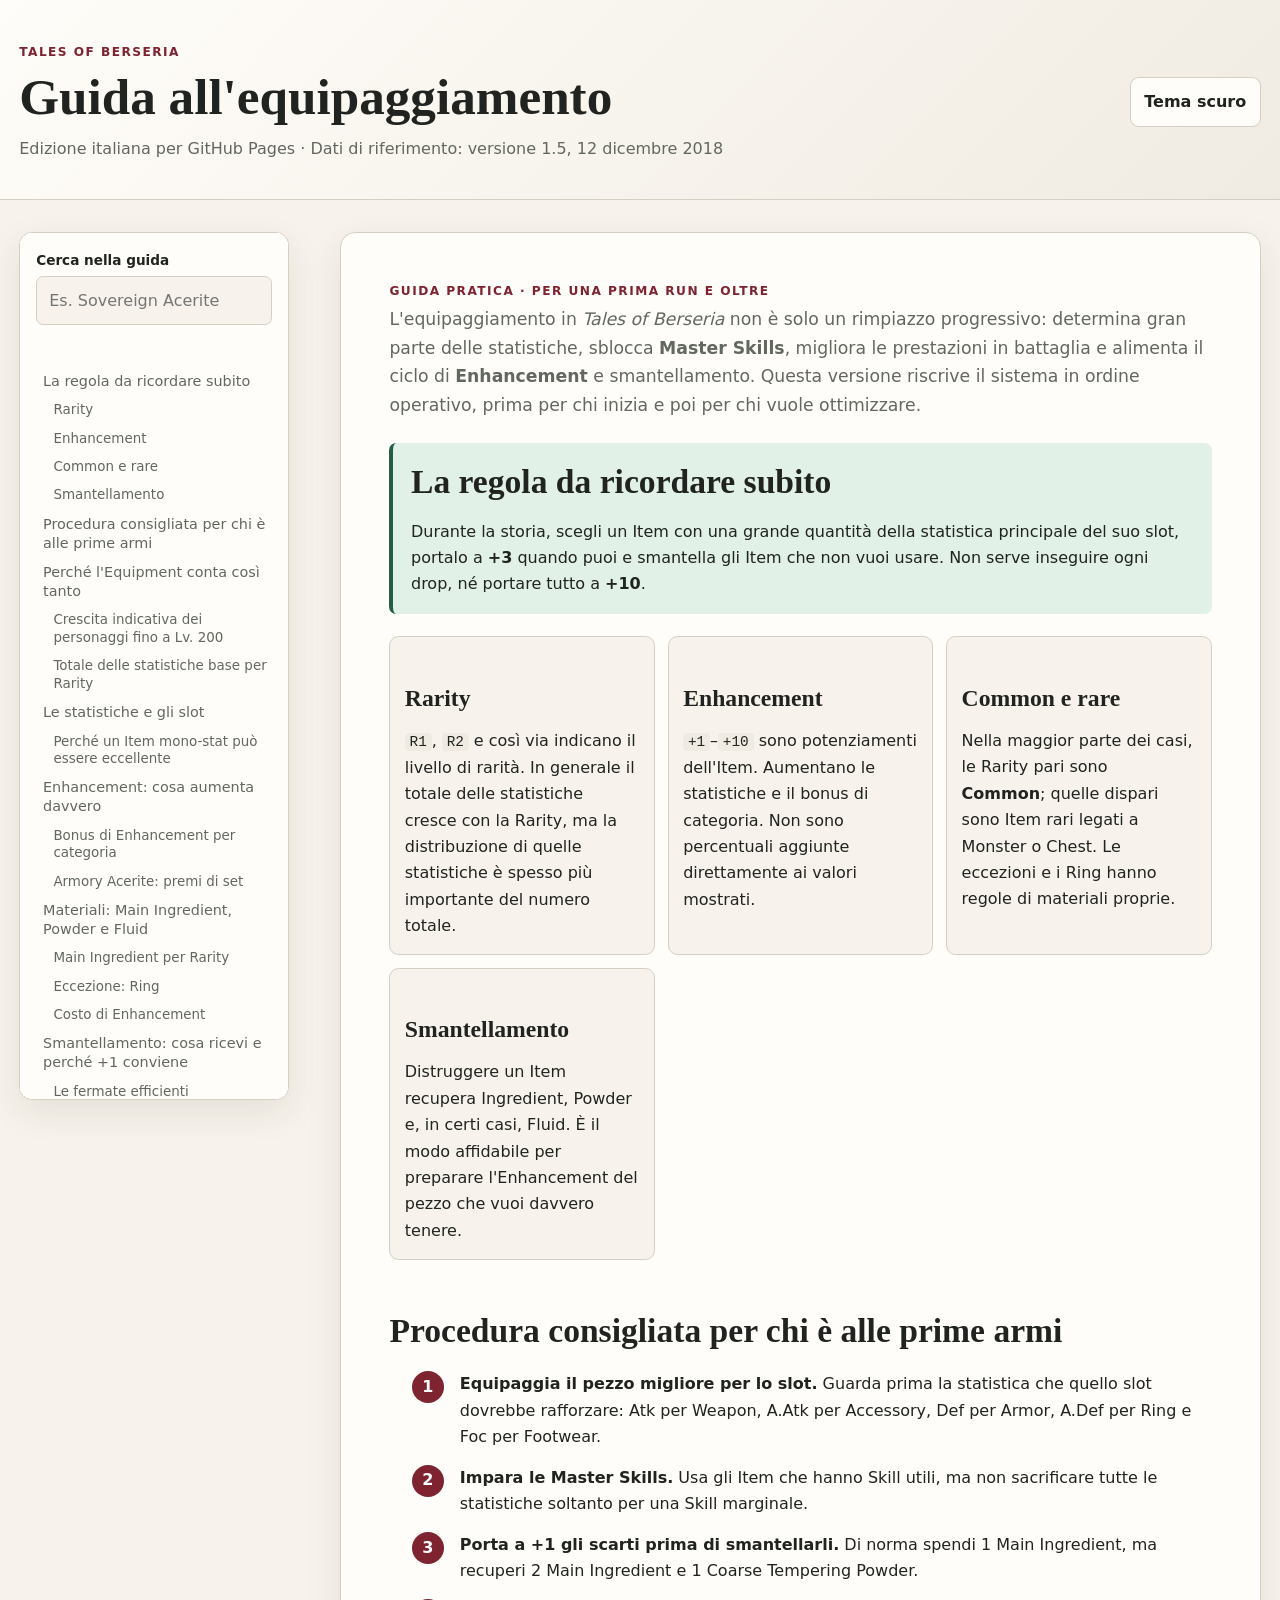
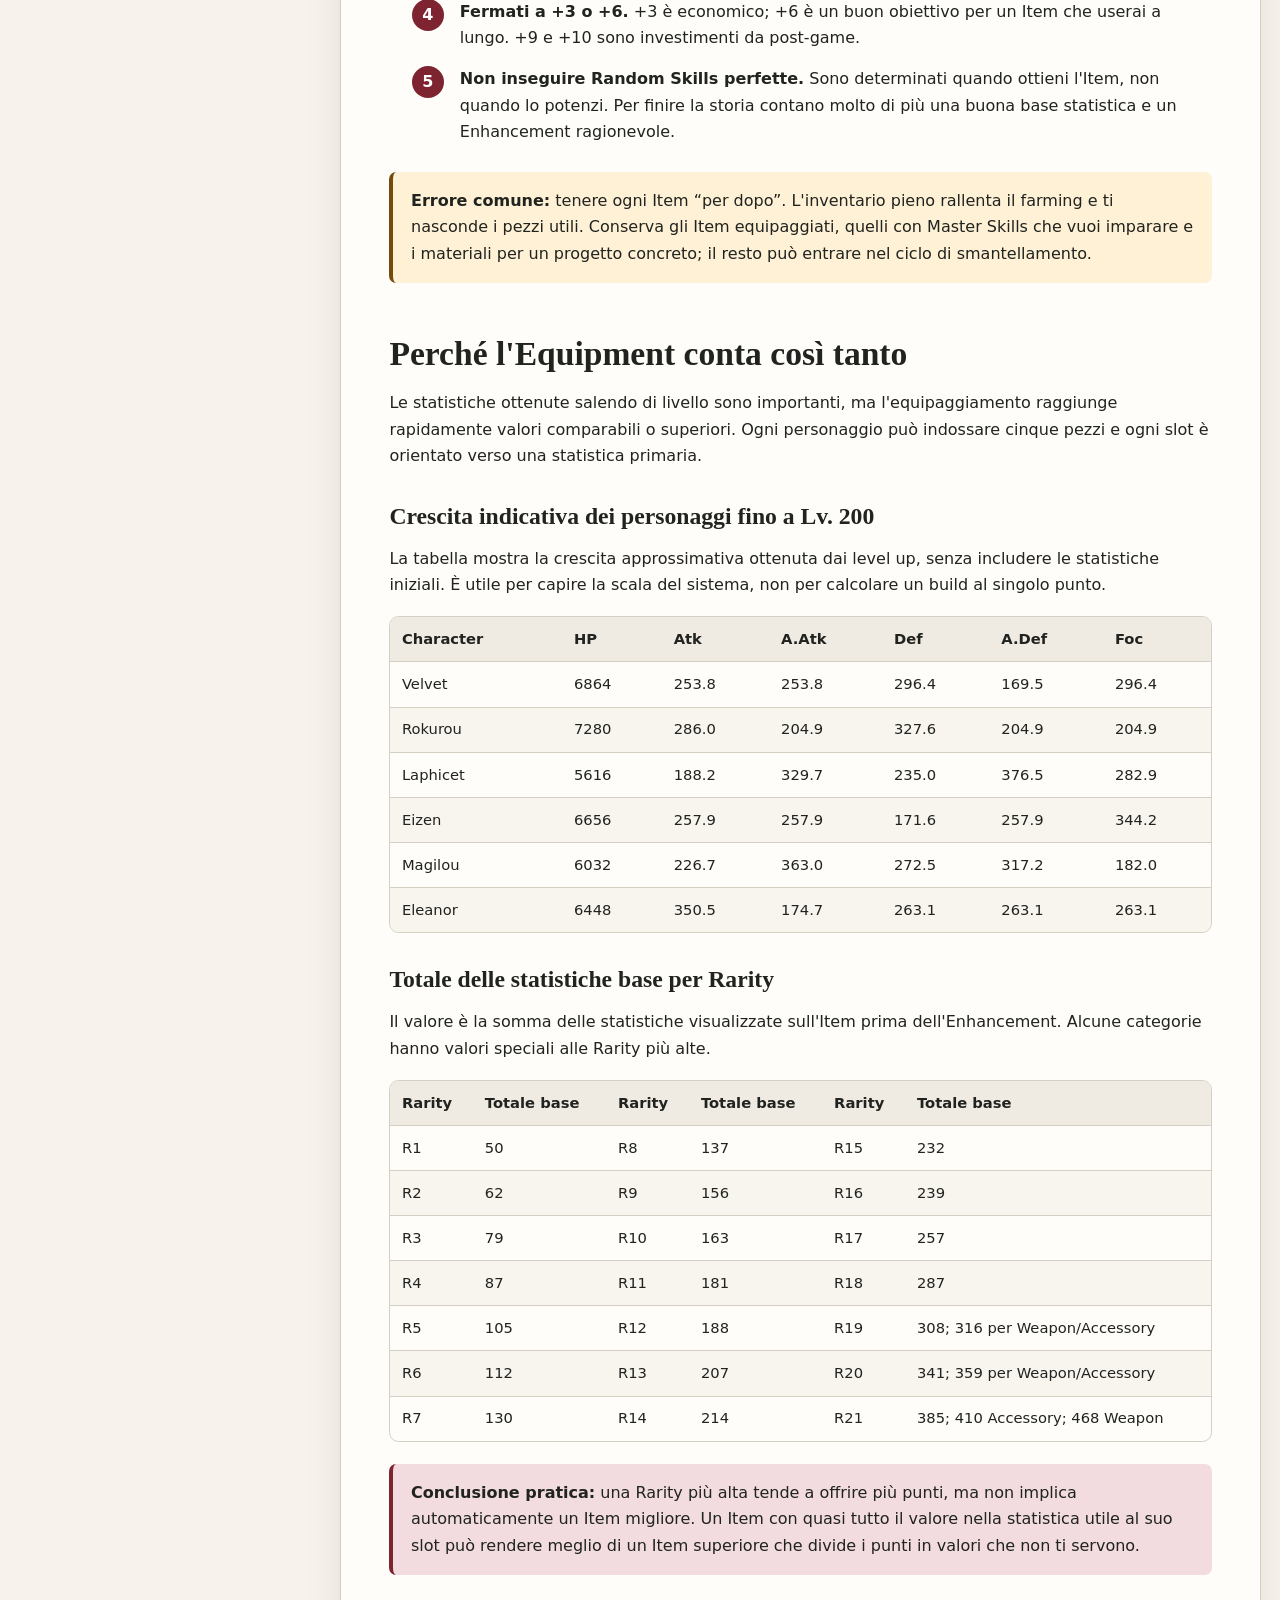
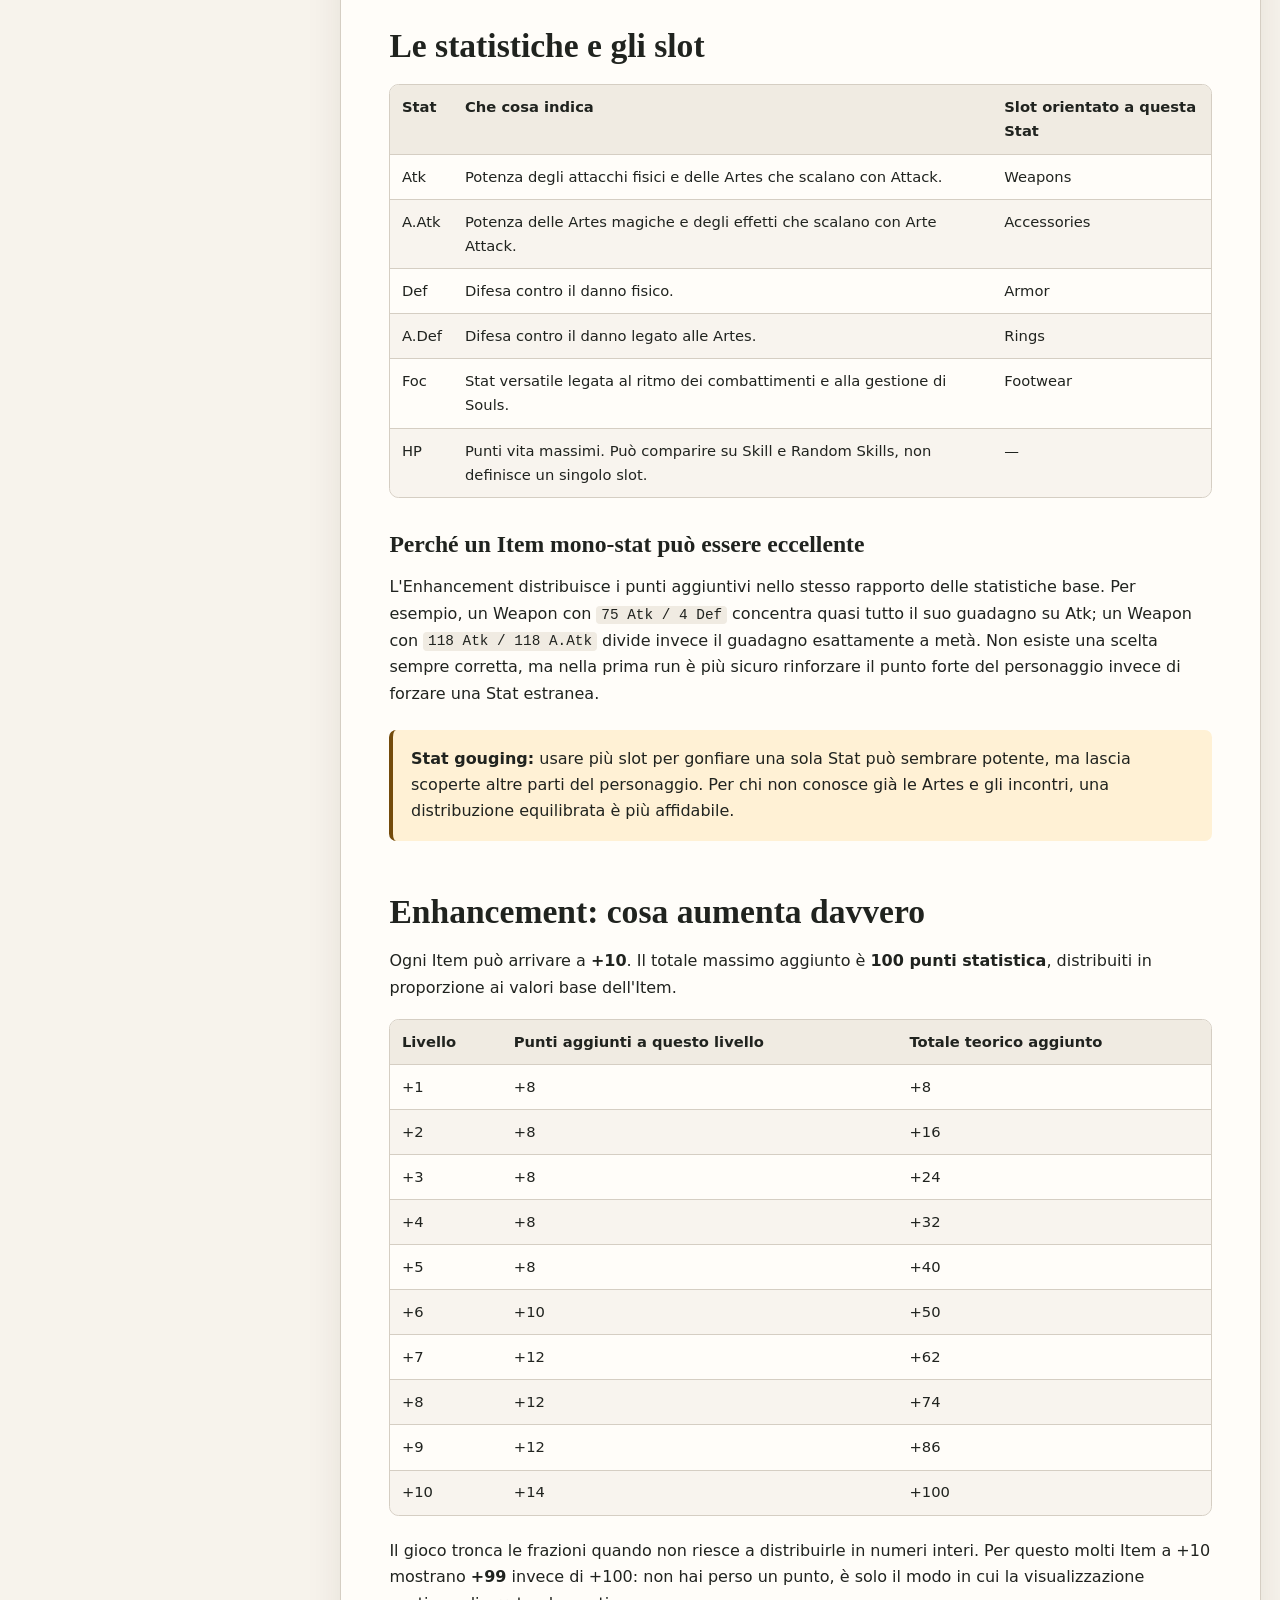
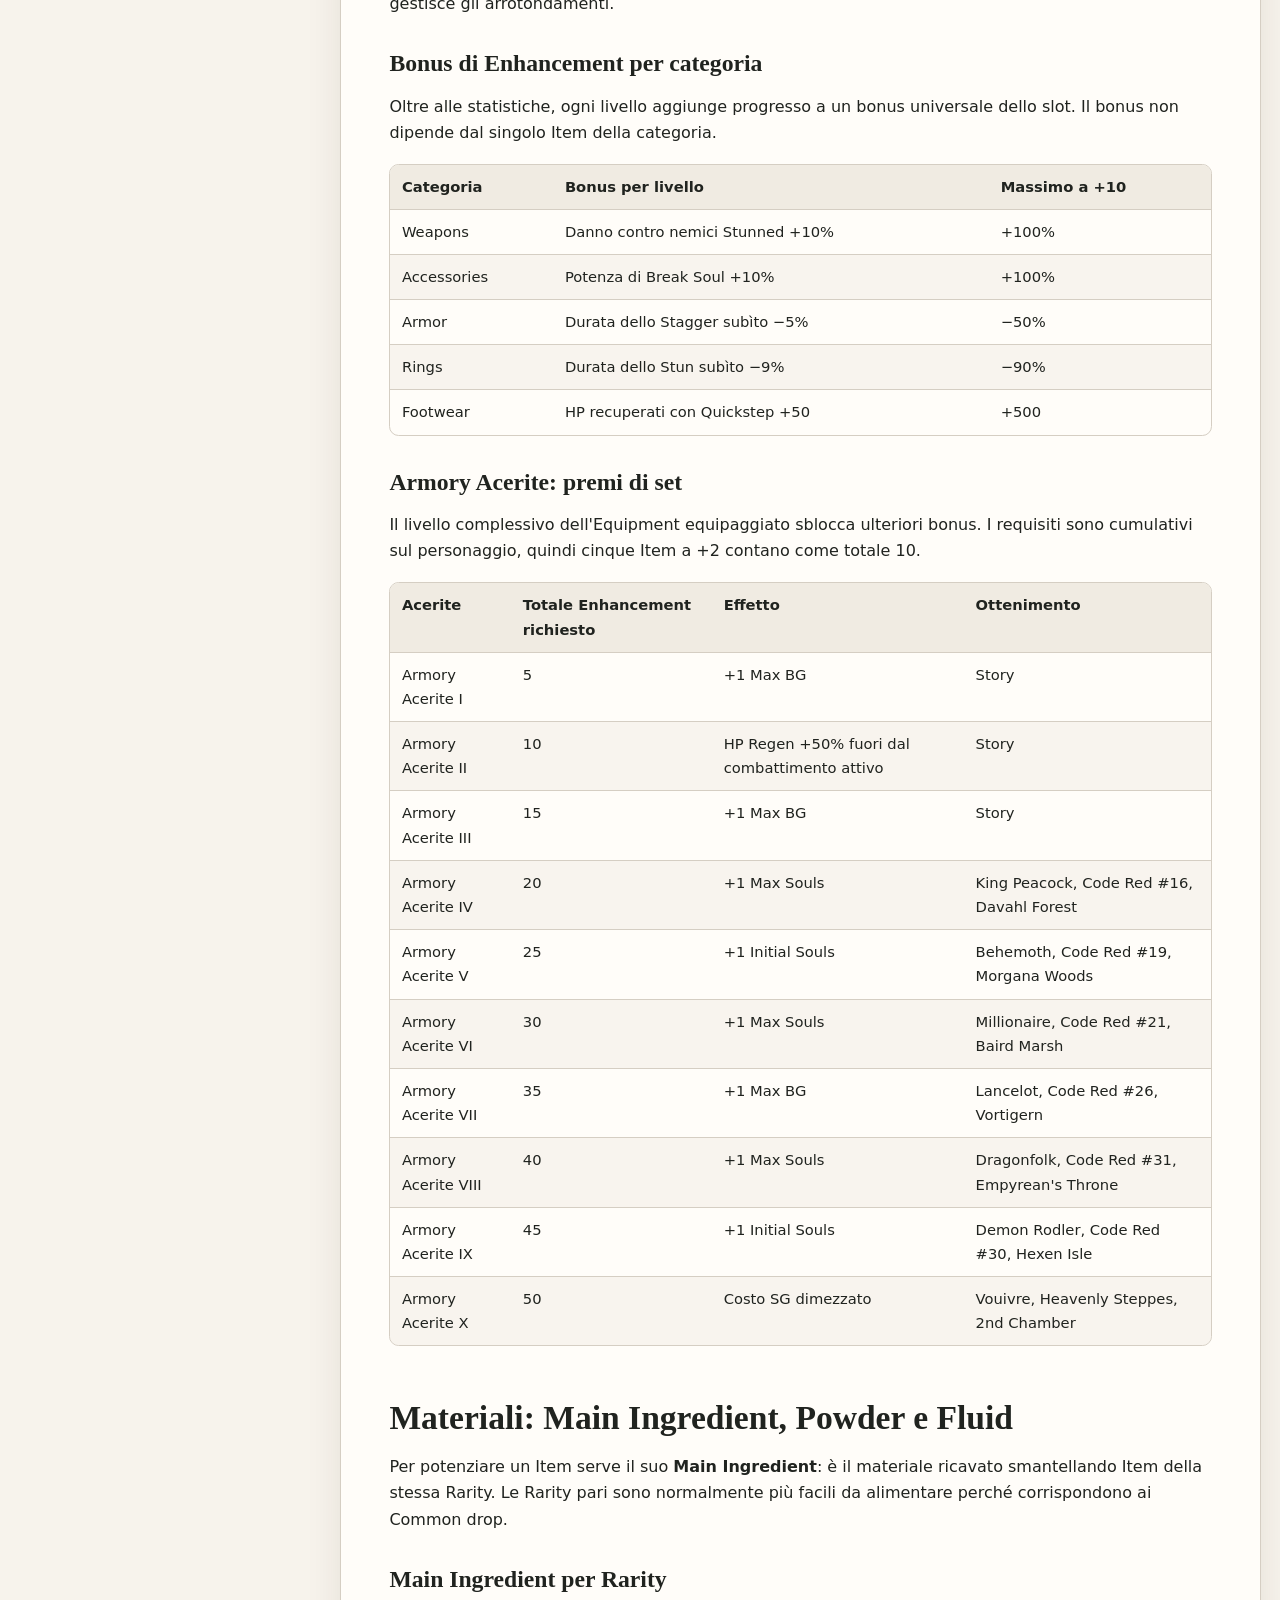
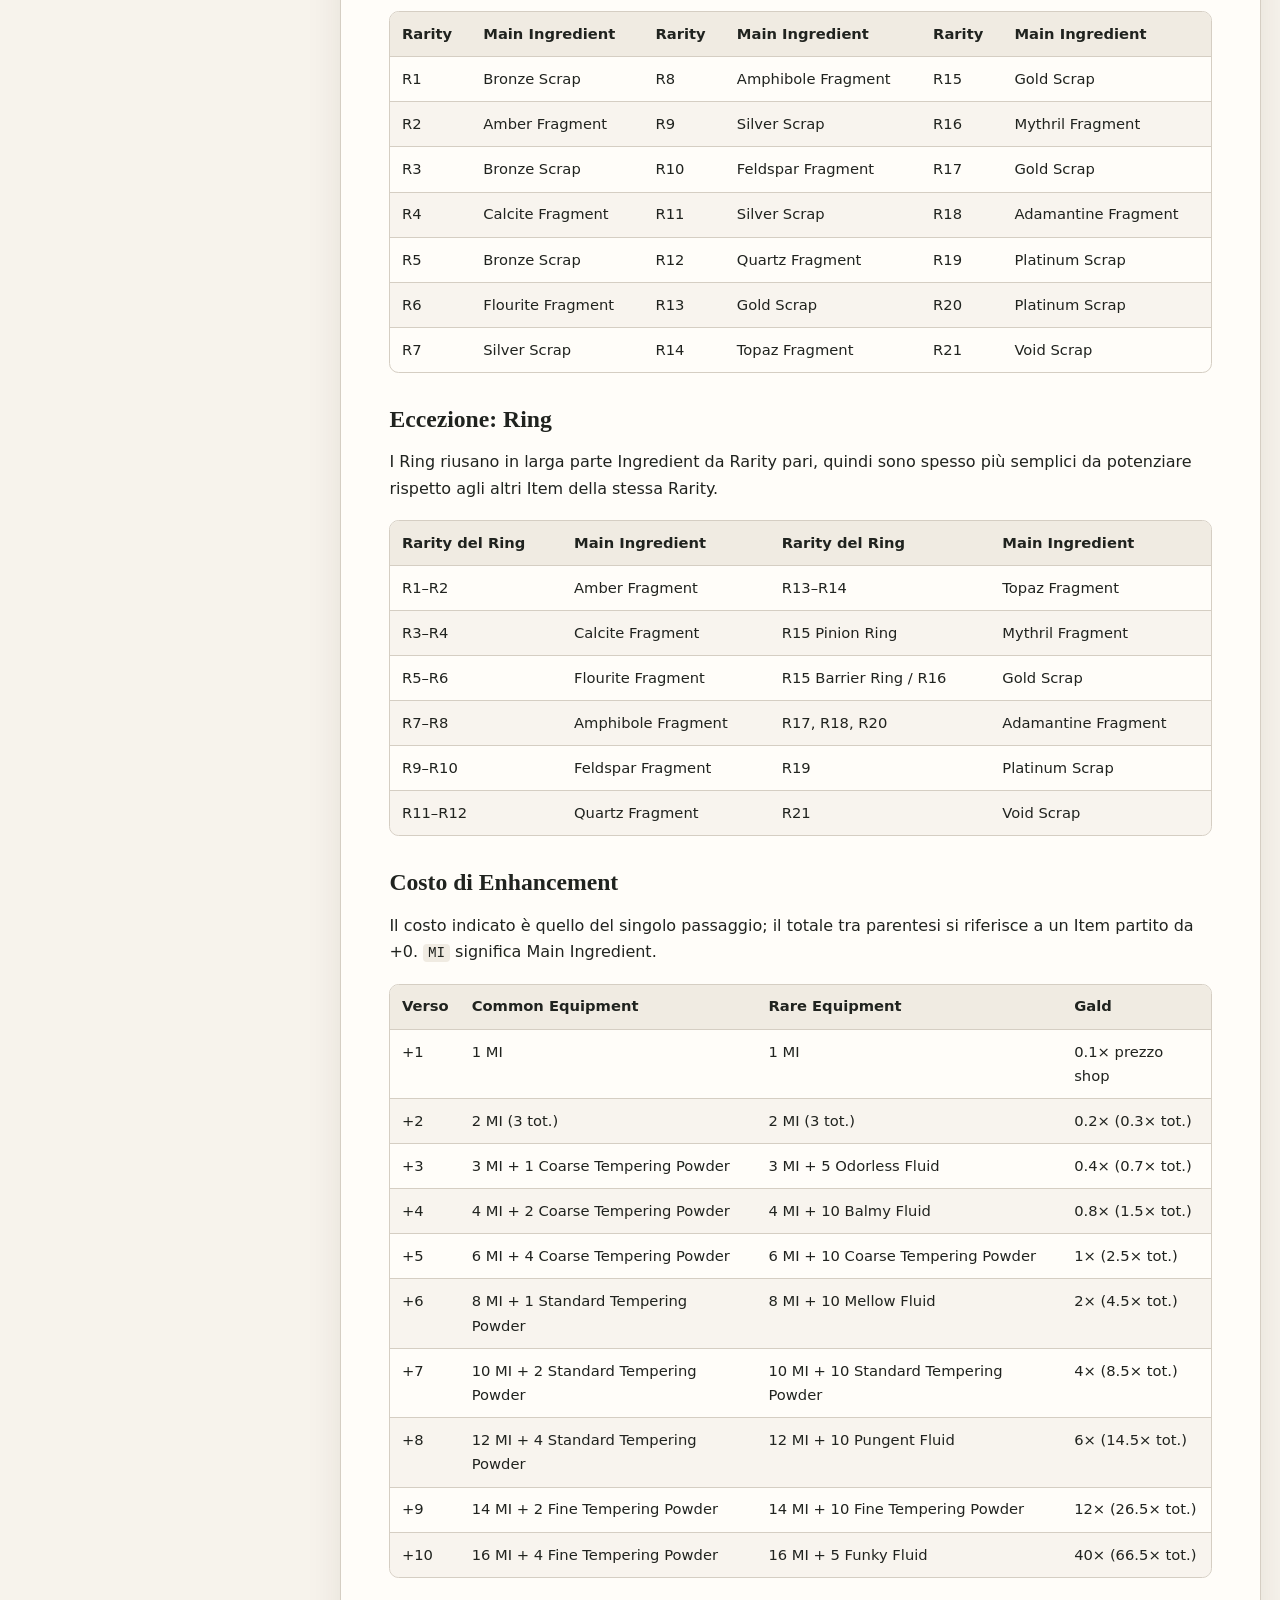
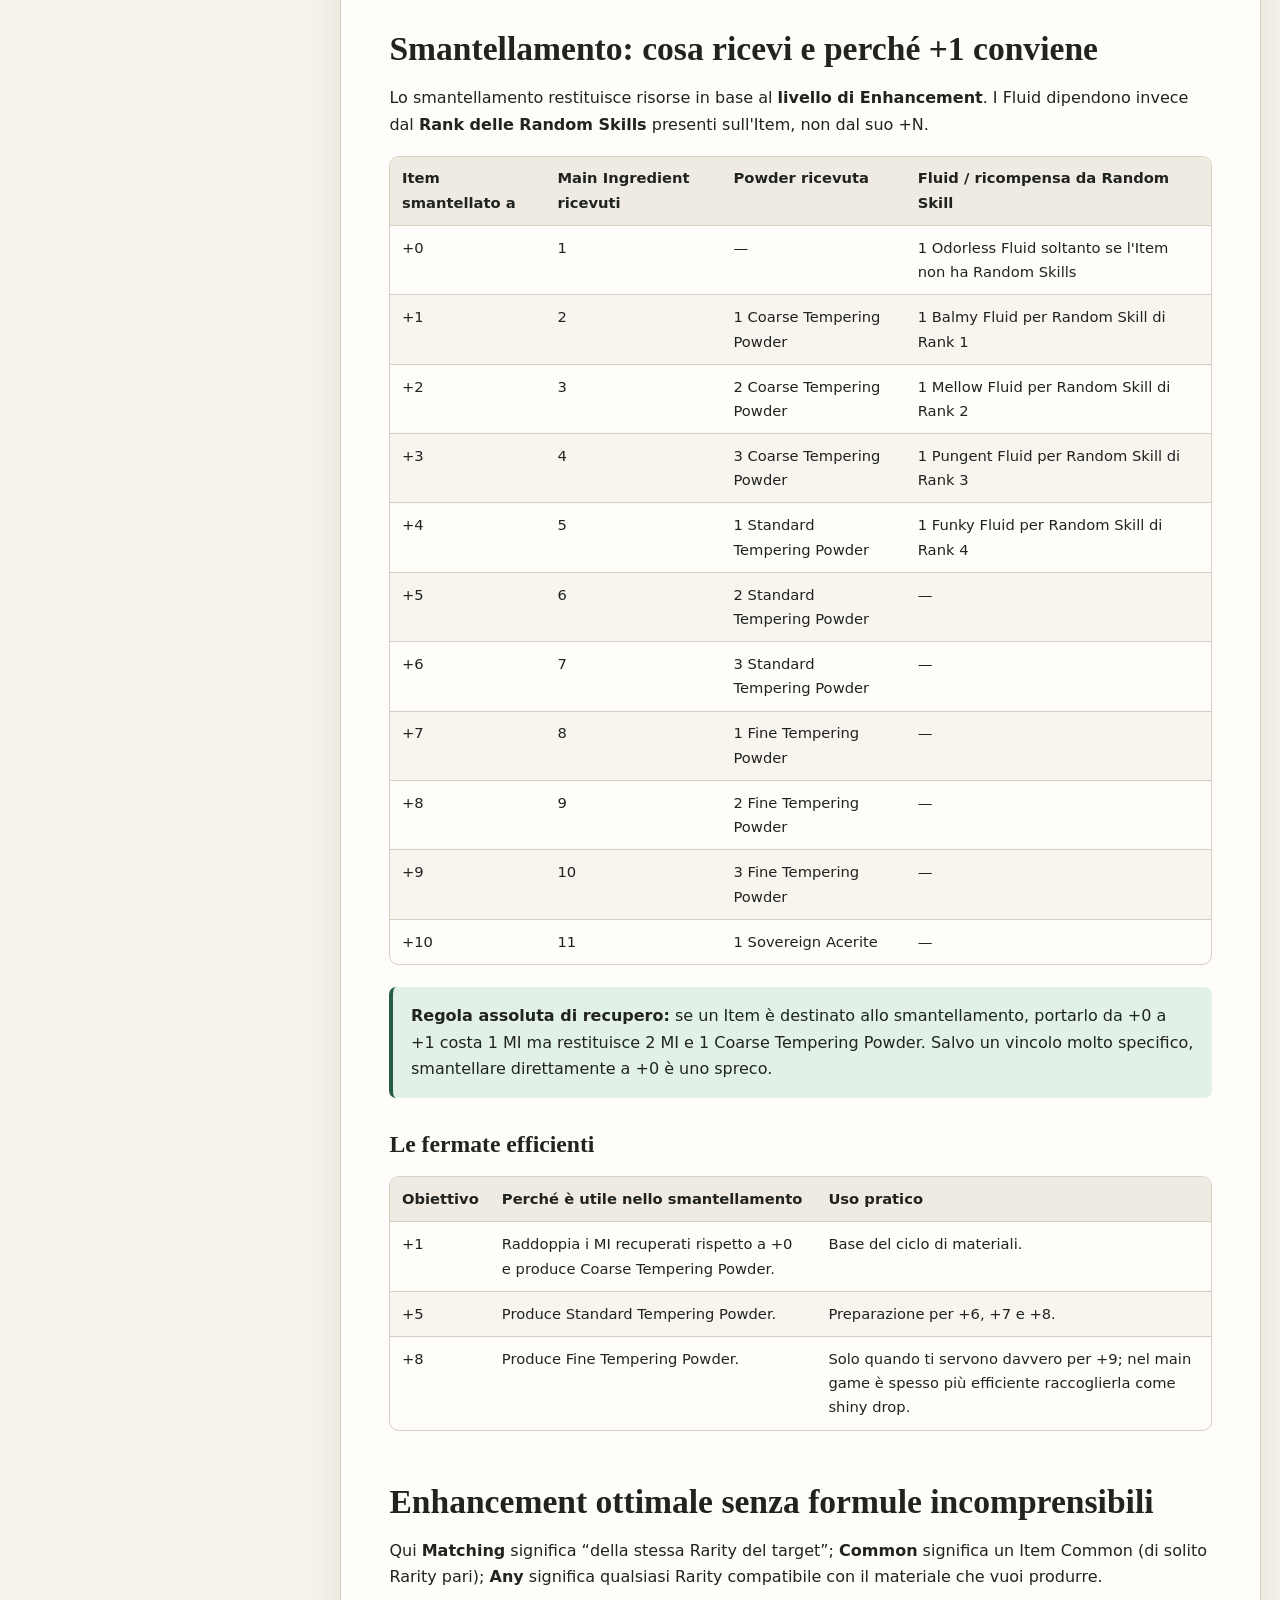
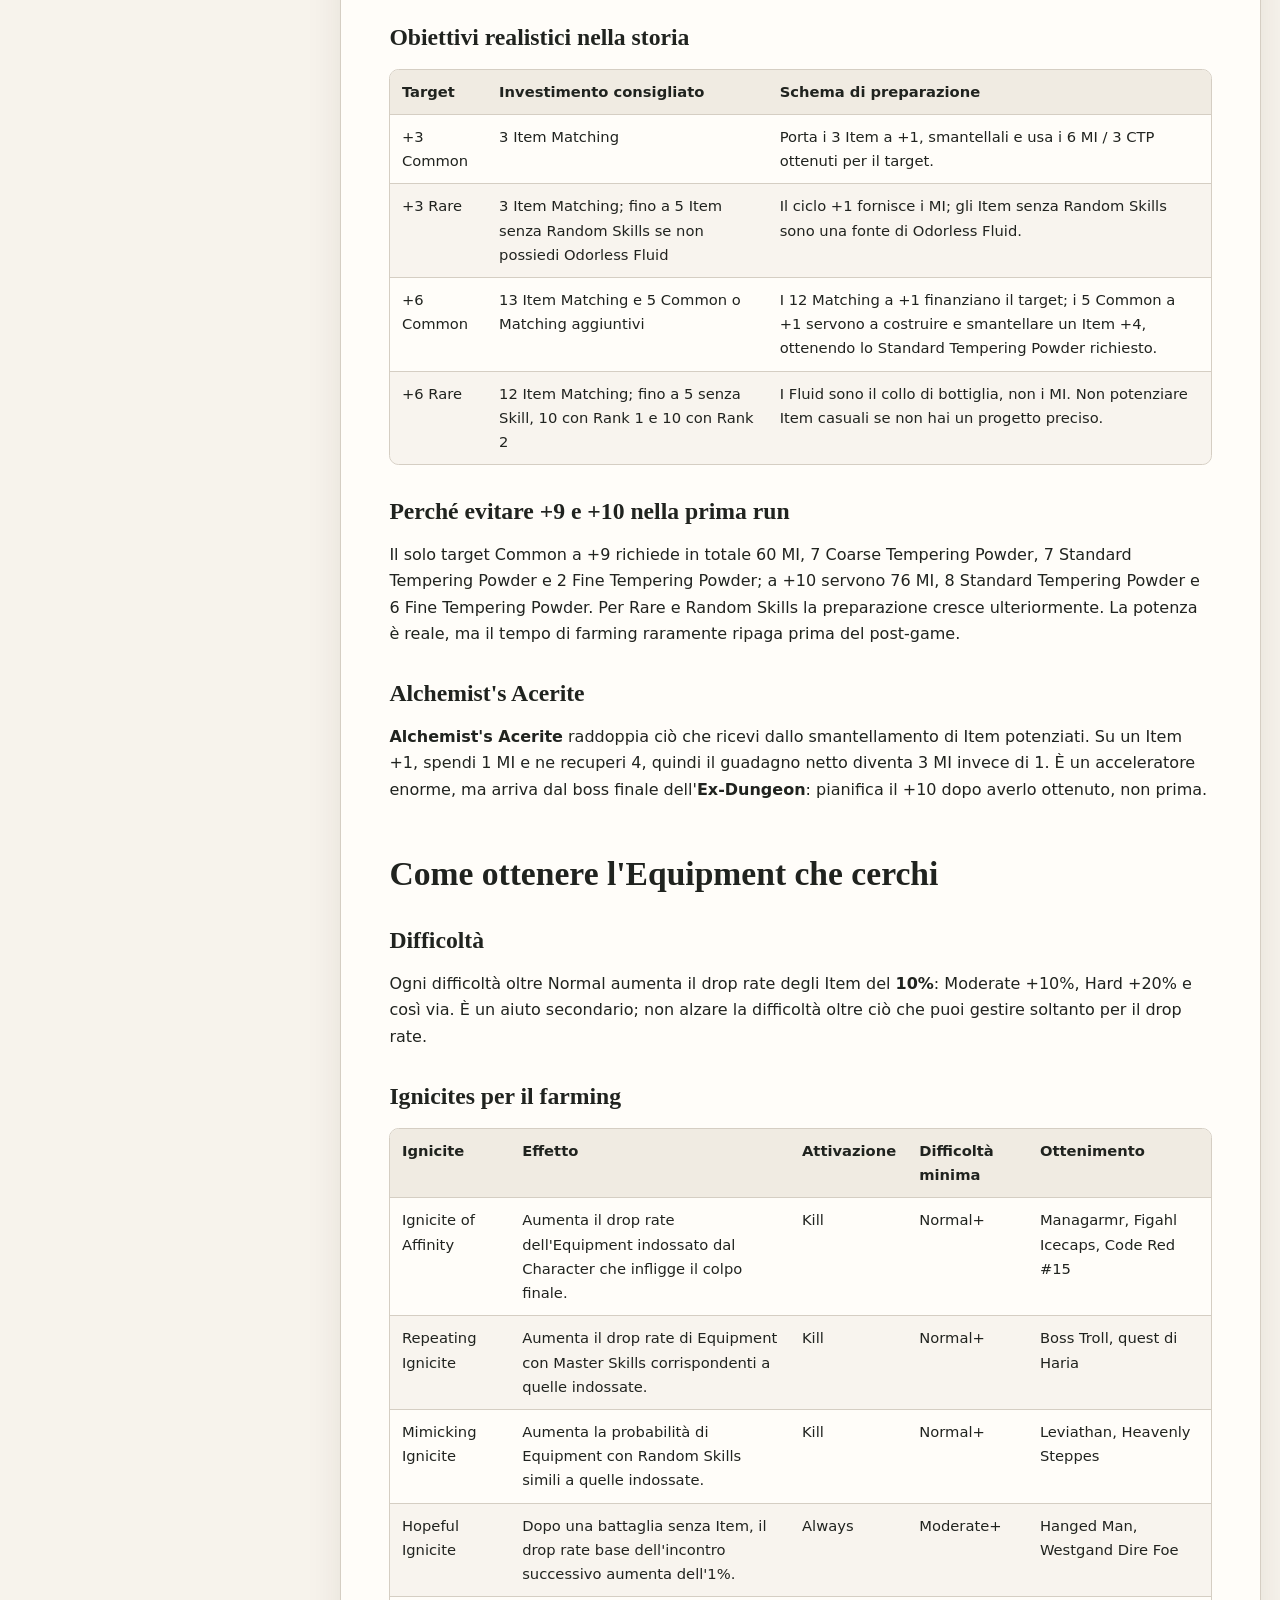
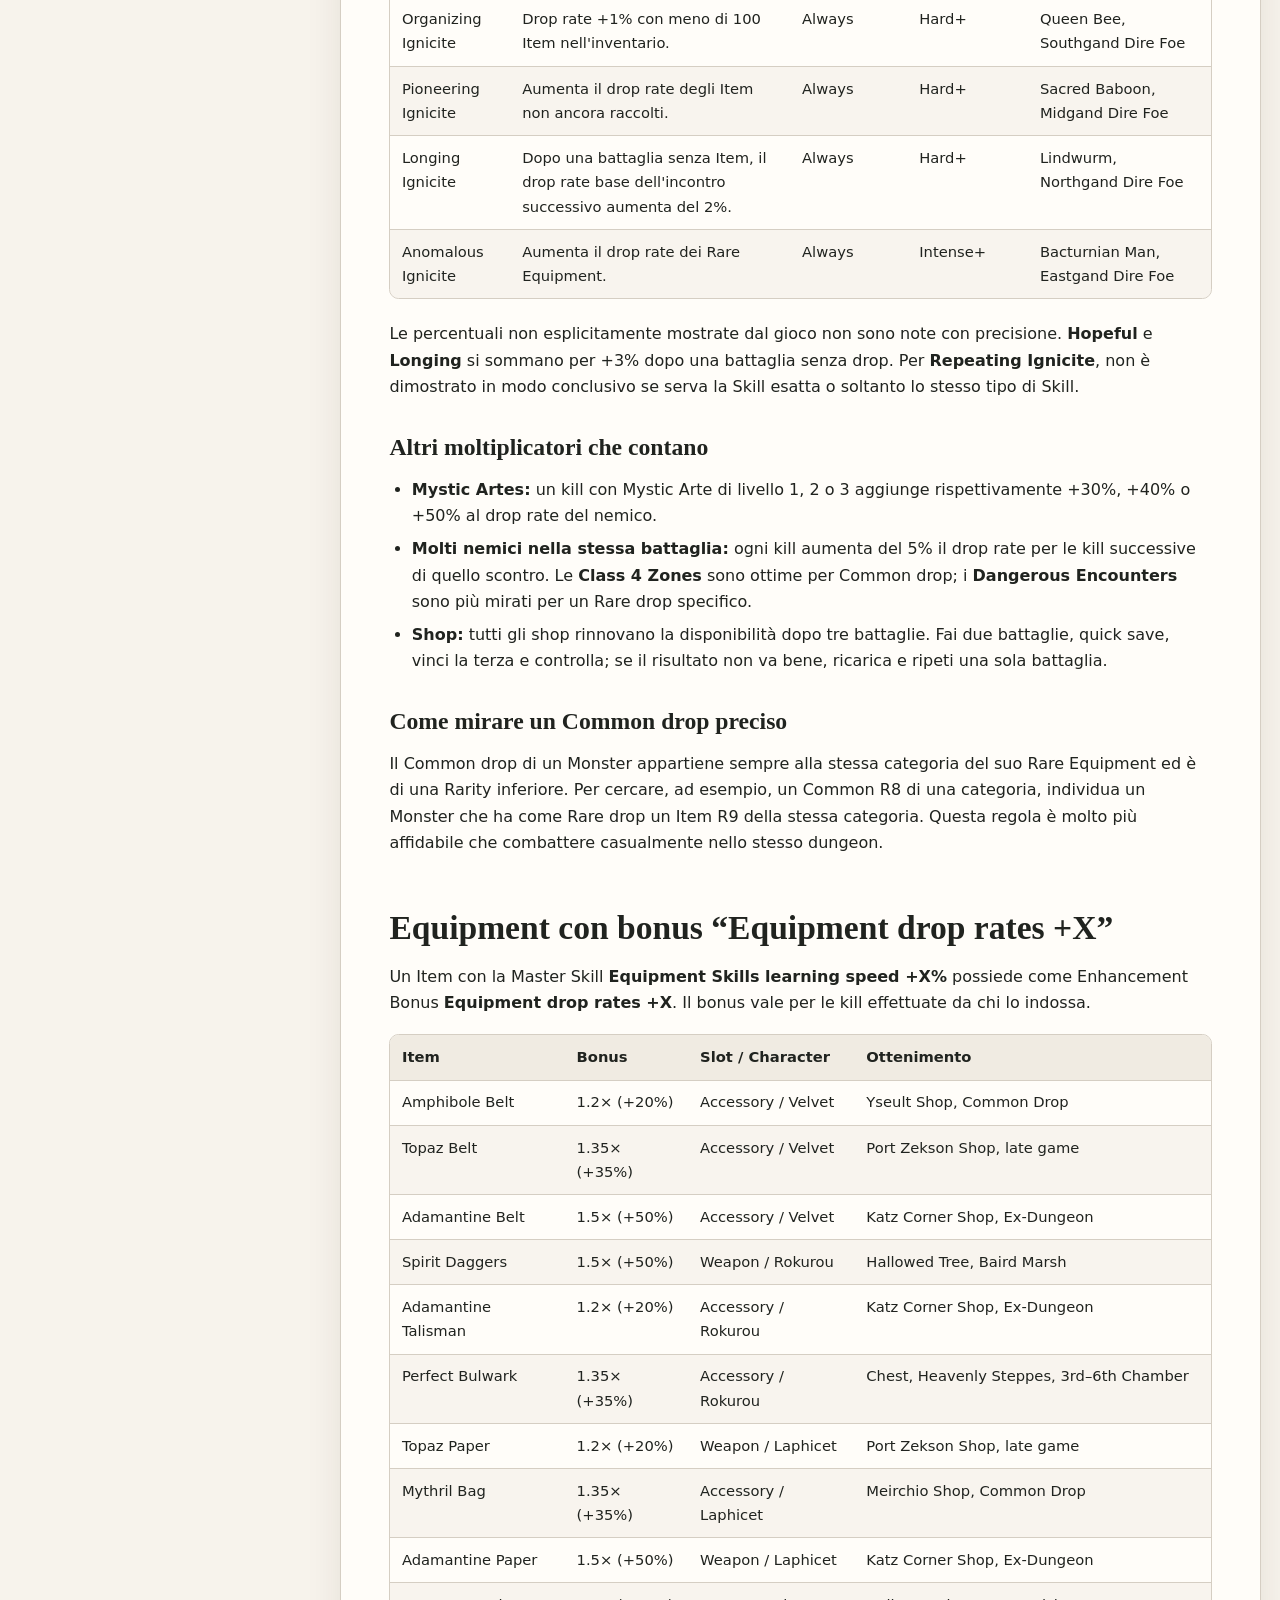
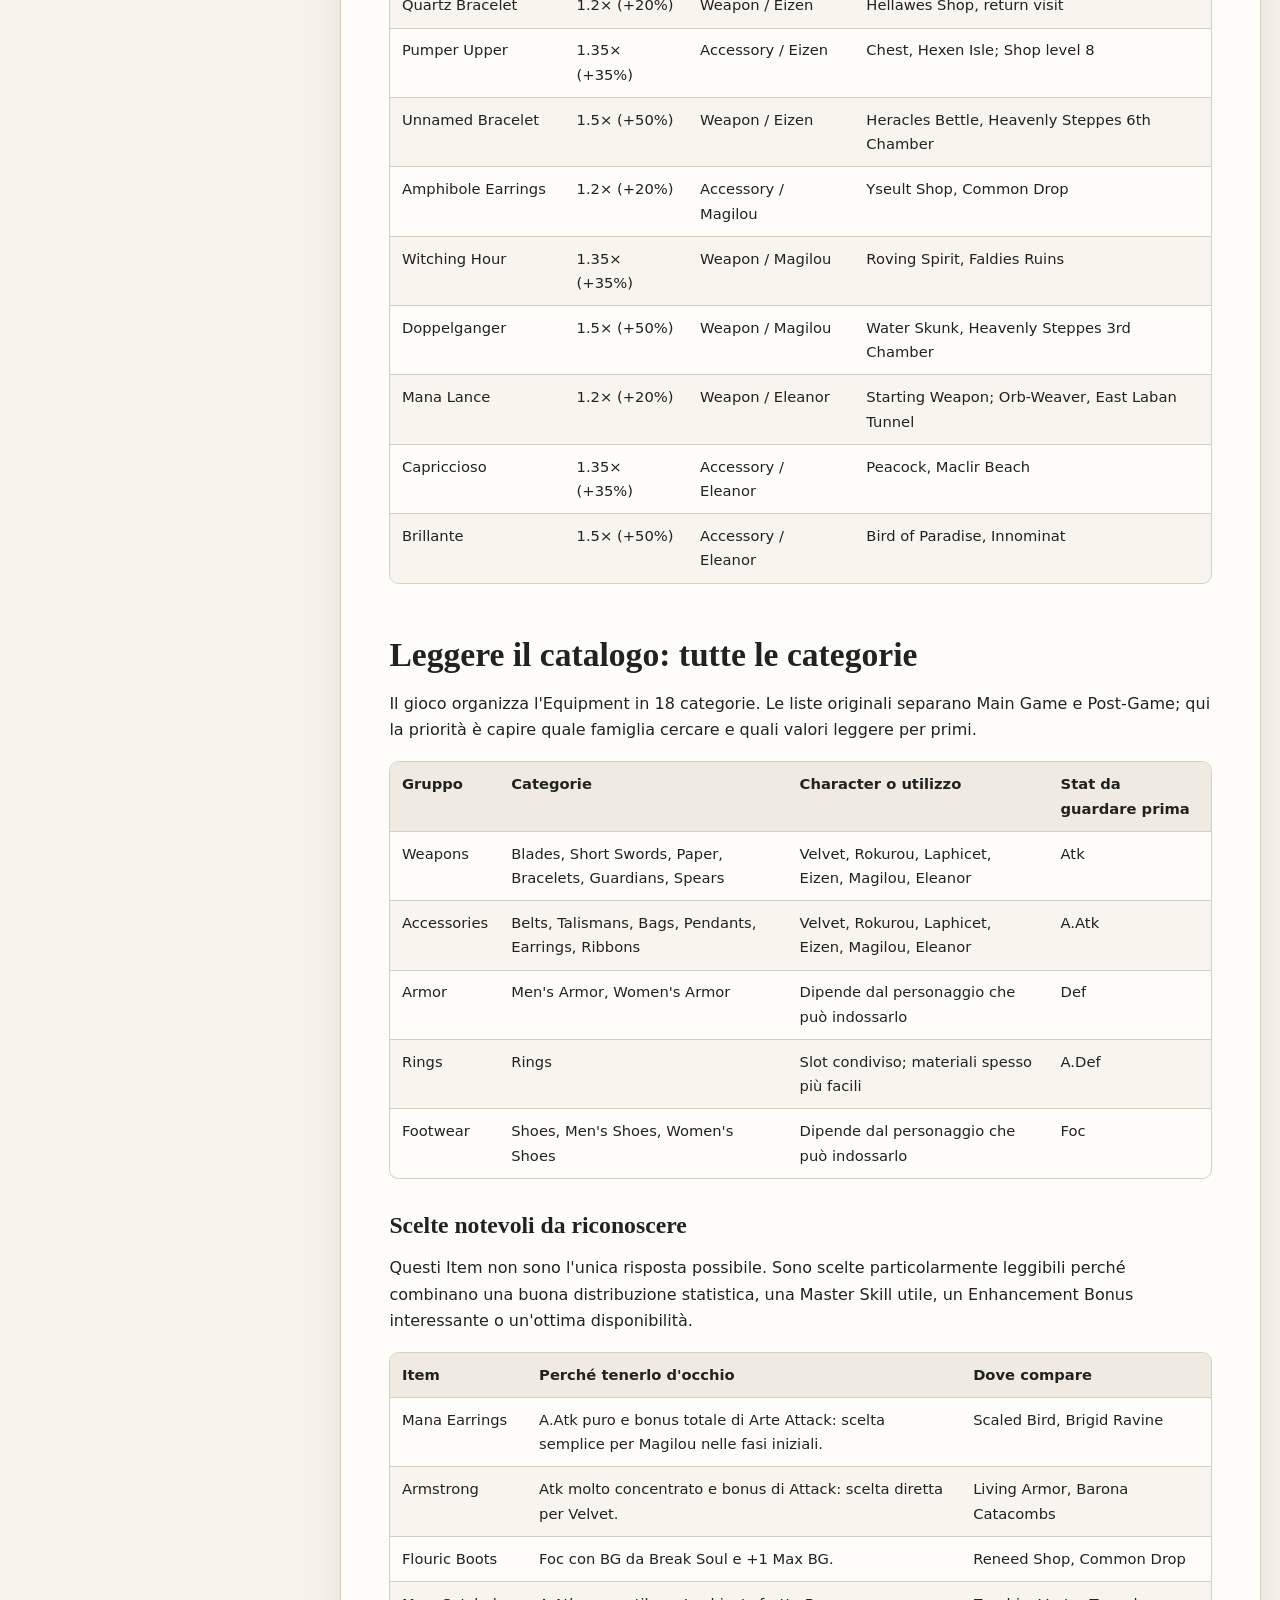
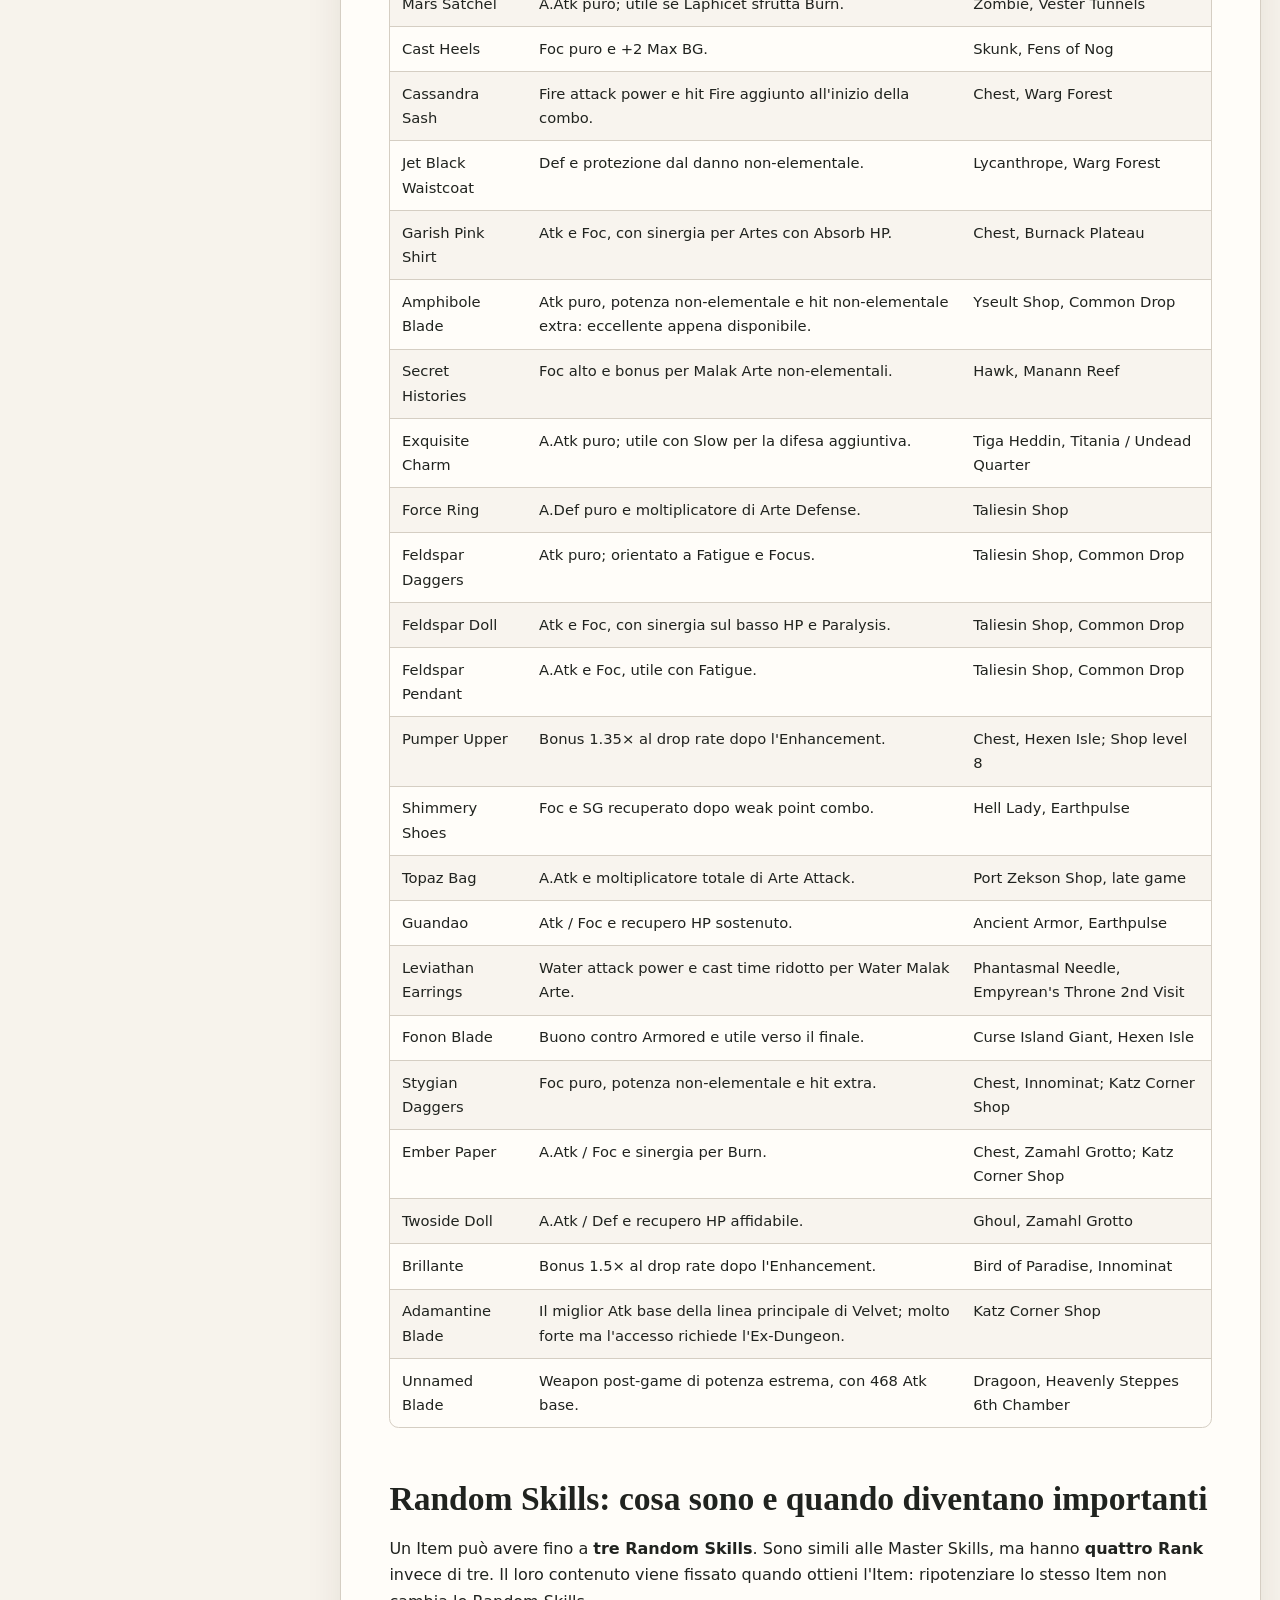
==== commit deaa826b: "Update Pages actions, add audit and rewrite guide Bump GitHub Pages workflow actions to v5 (checkout" ====
--- a/site/index.html
+++ b/site/index.html
@@ -15,7 +15,7 @@
             <div>
                 <p class="eyebrow">Tales of Berseria</p>
                 <h1>Guida all'equipaggiamento</h1>
-                <p class="subtitle">Edizione italiana per GitHub Pages · Riferimento dati: versione 1.5, 12 dicembre 2018</p>
+                <p class="subtitle">Edizione italiana per GitHub Pages · Dati di riferimento: versione 1.5, 12 dicembre 2018</p>
             </div>
             <button id="theme-toggle" class="theme-toggle" type="button" aria-label="Attiva il tema chiaro">Tema chiaro</button>
         </div>
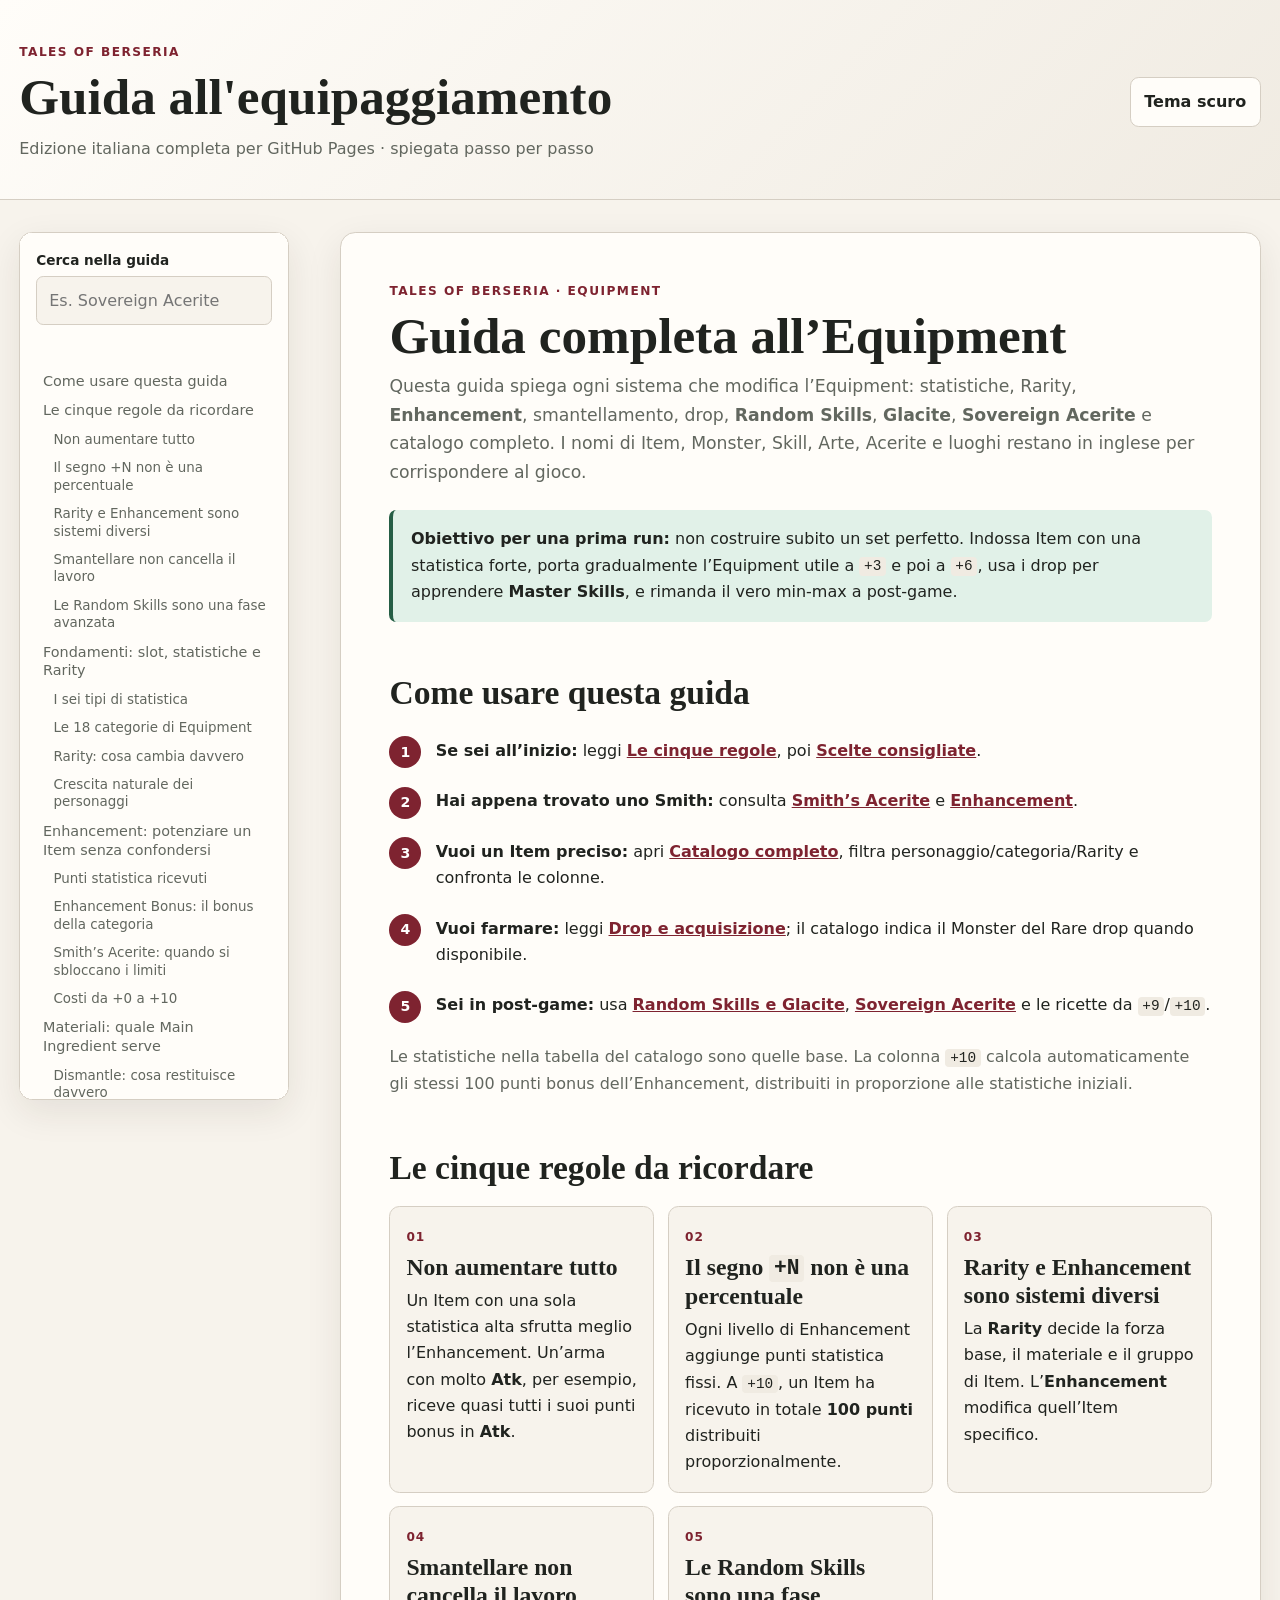
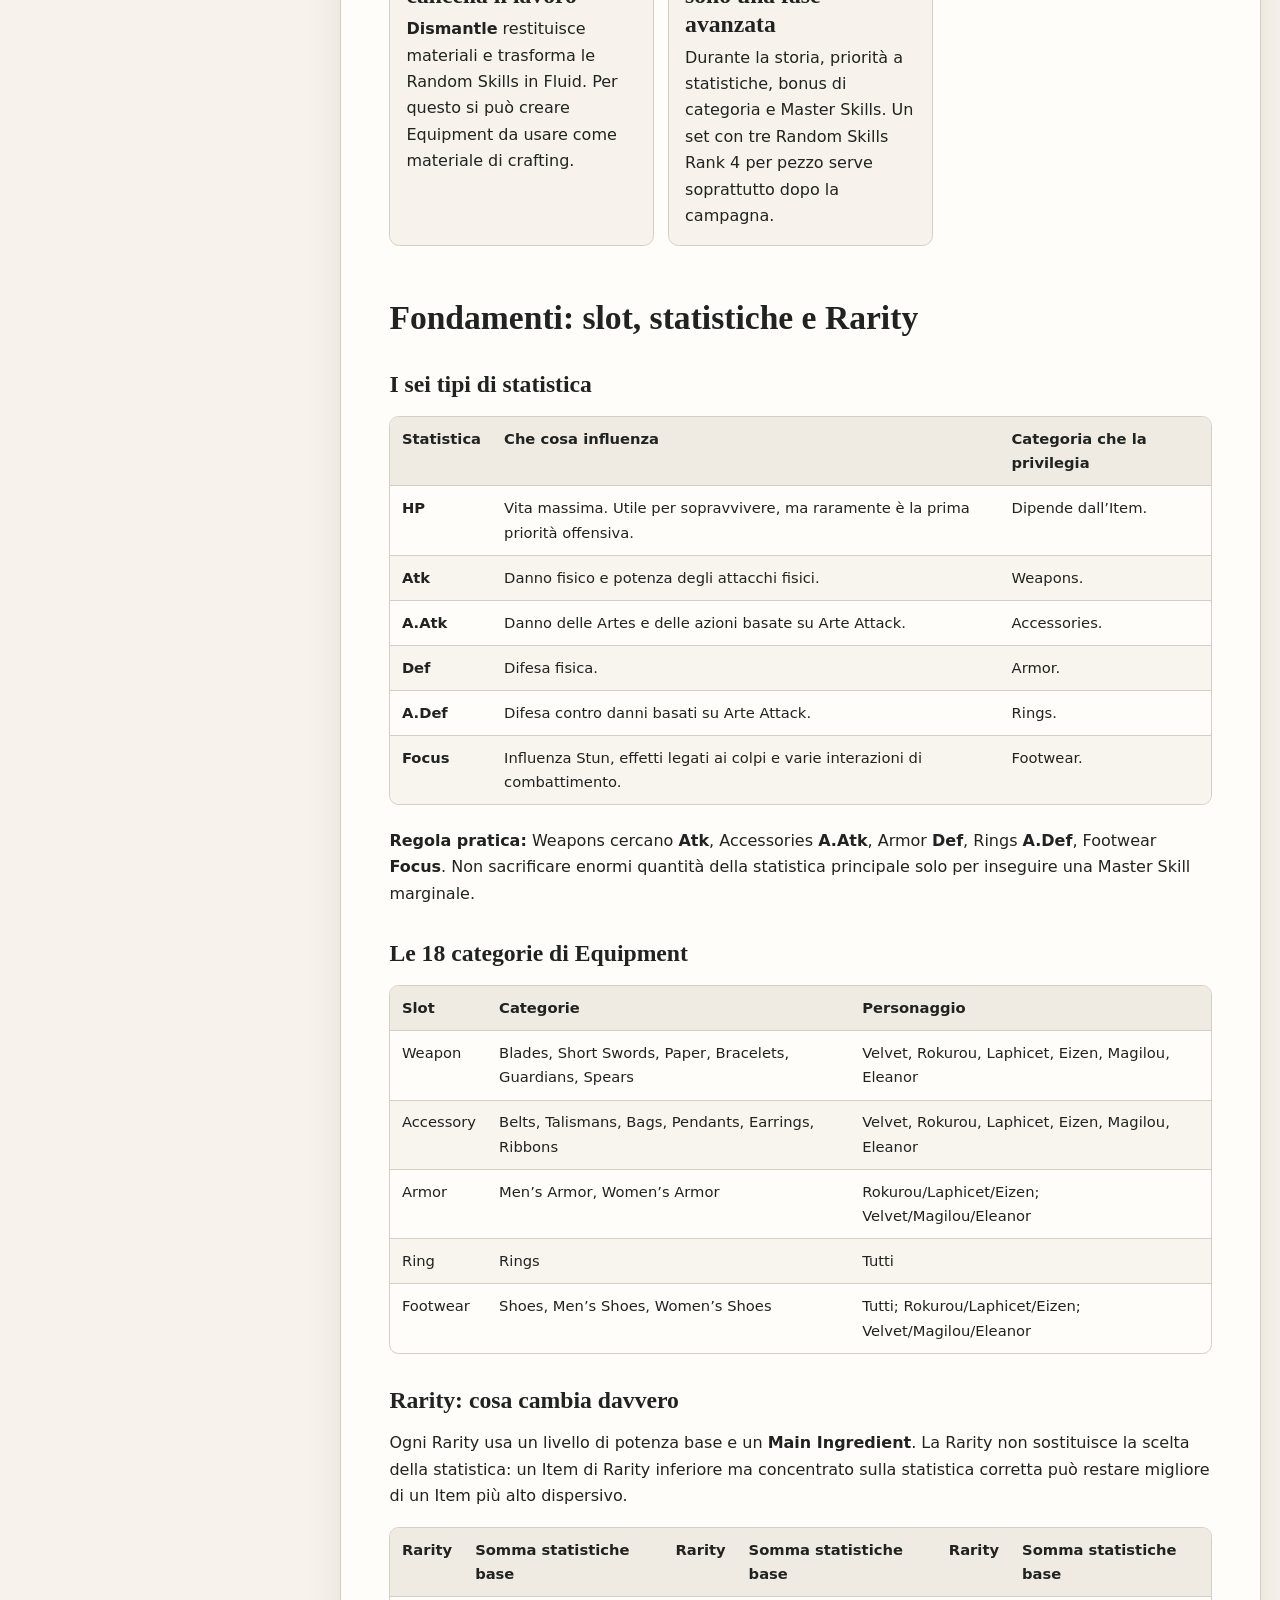
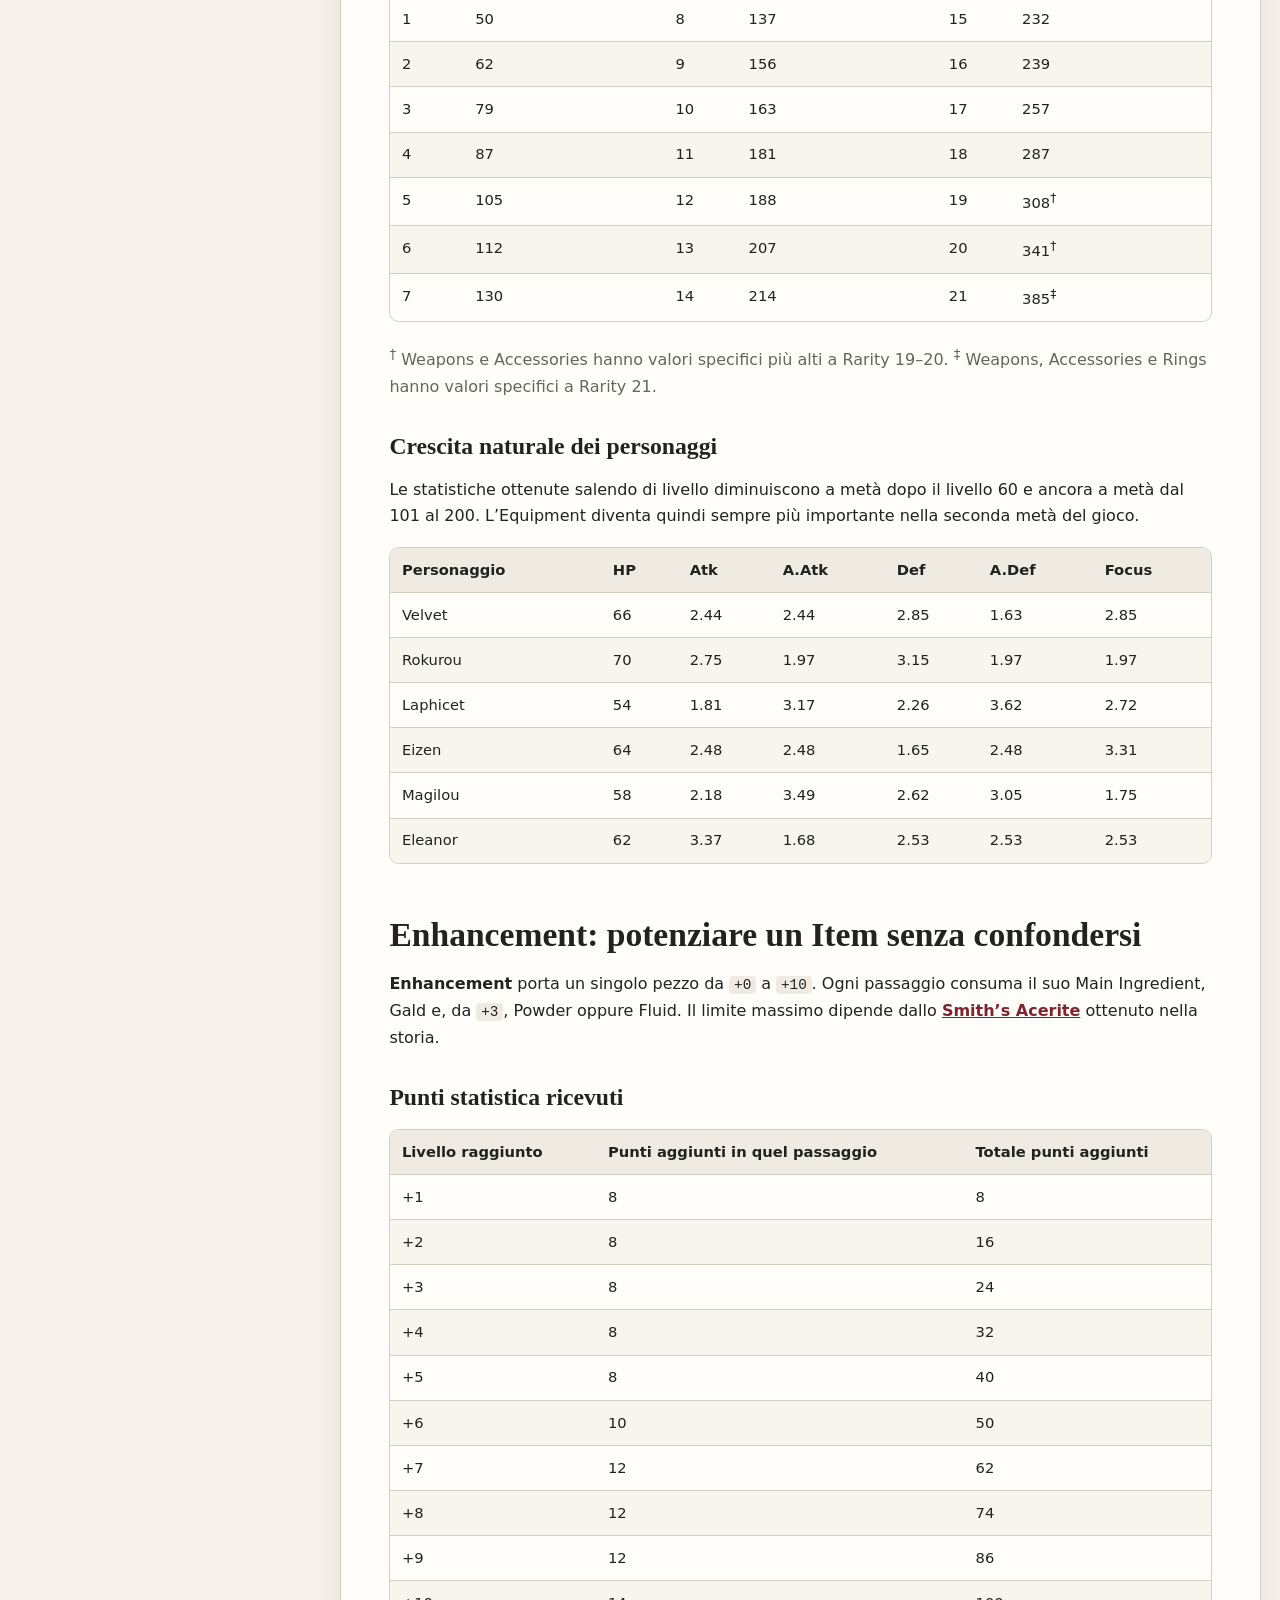
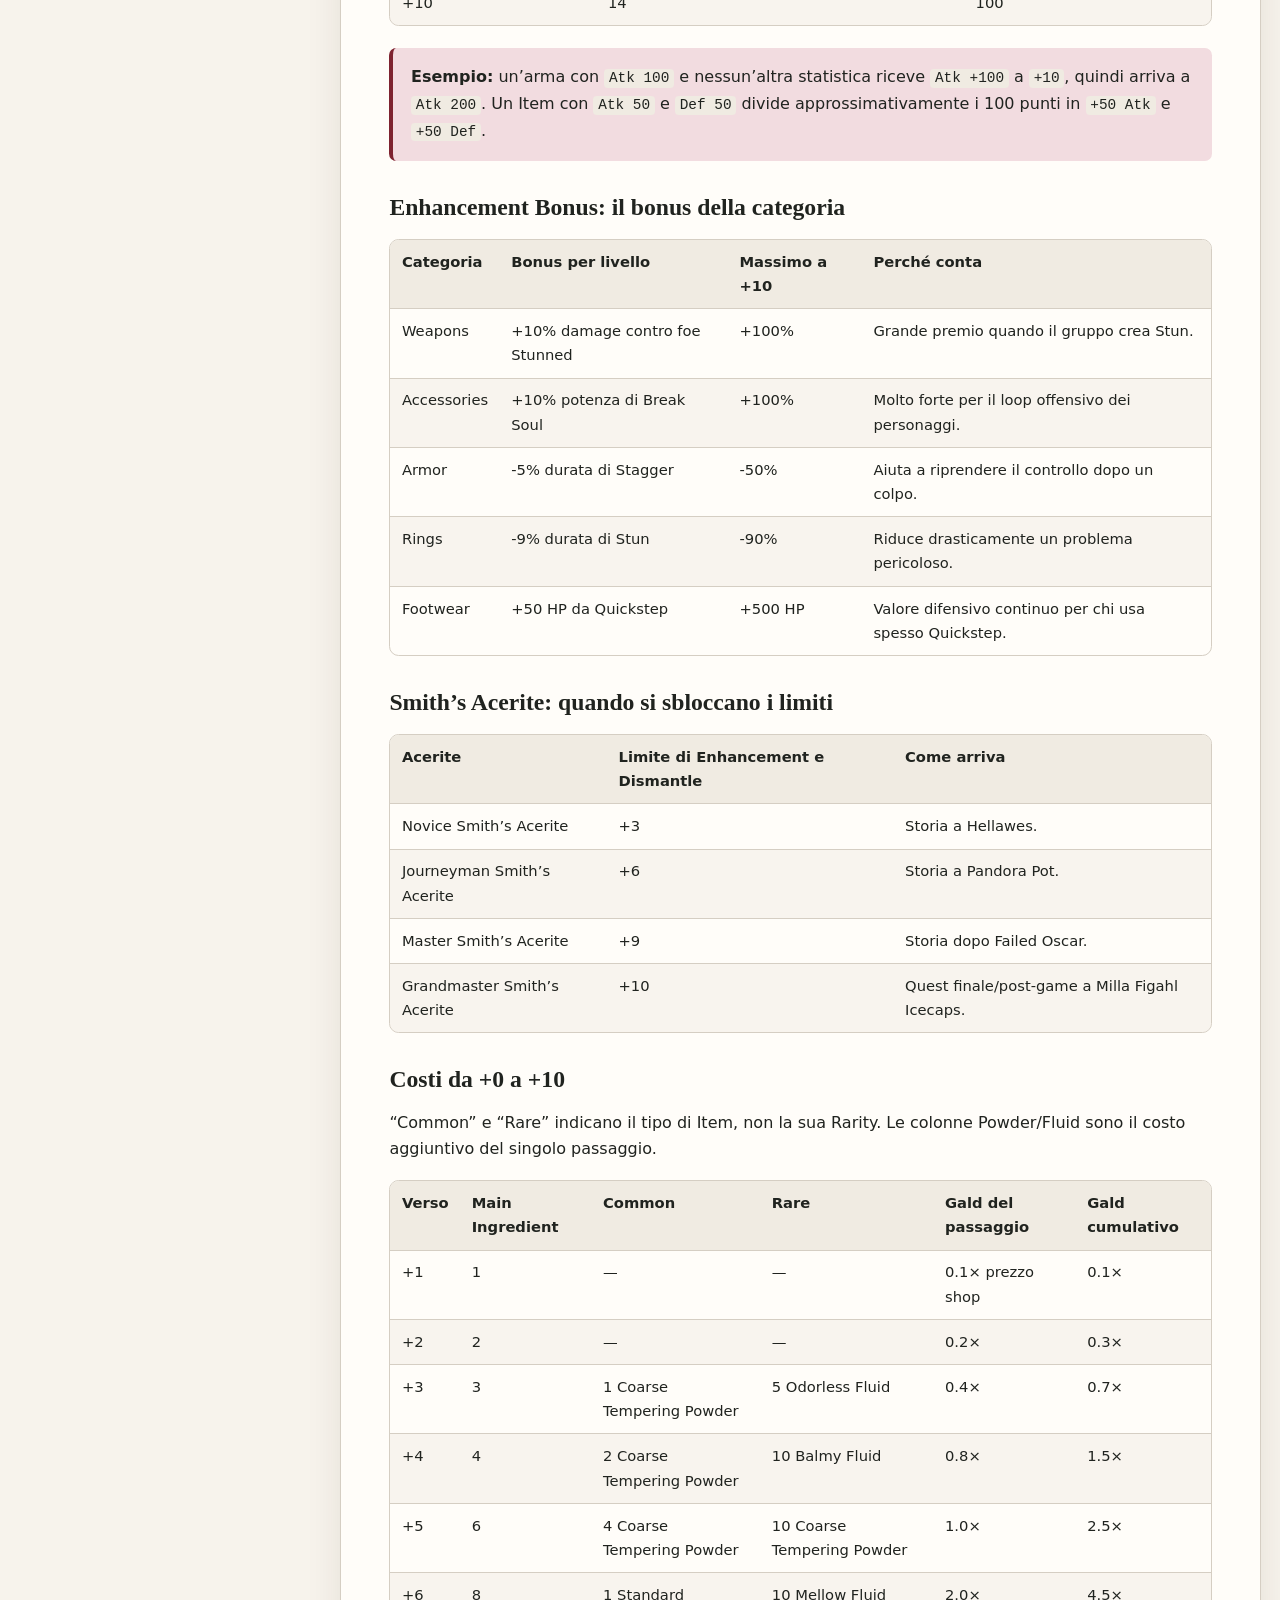
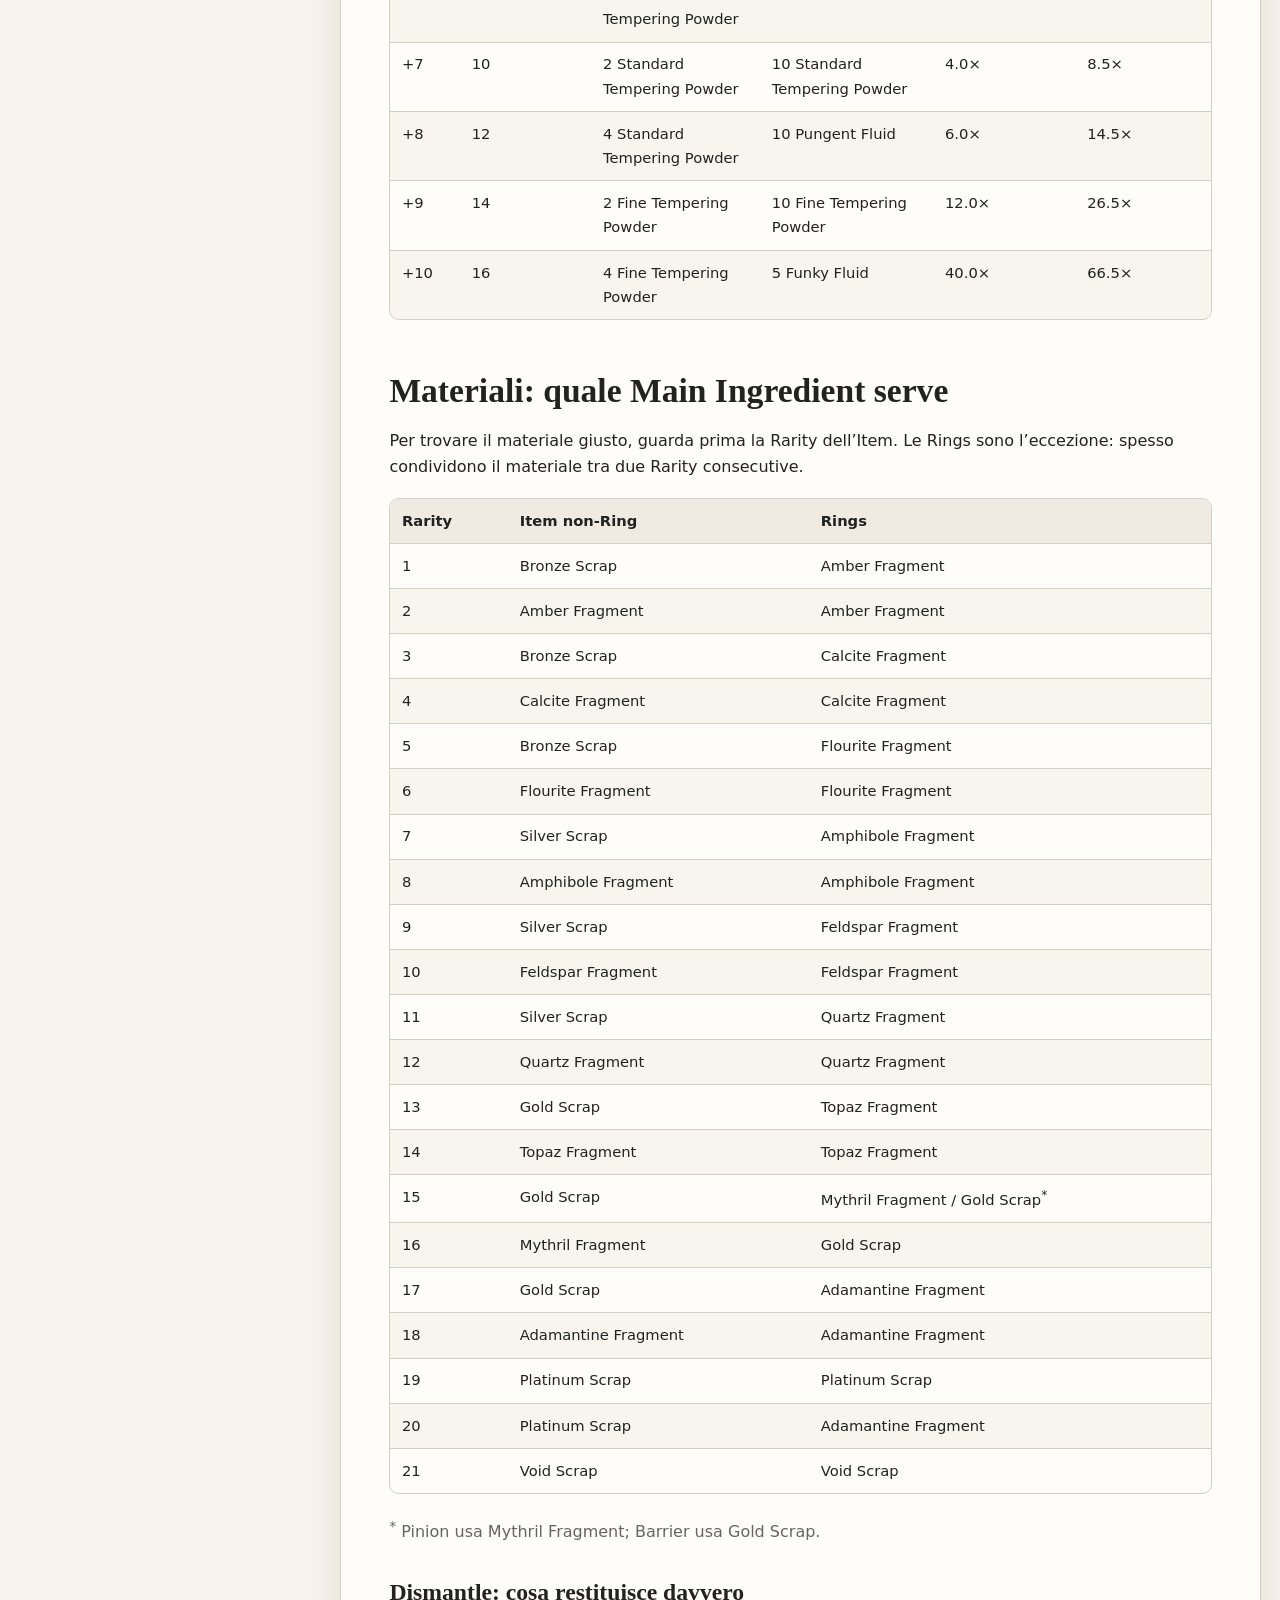
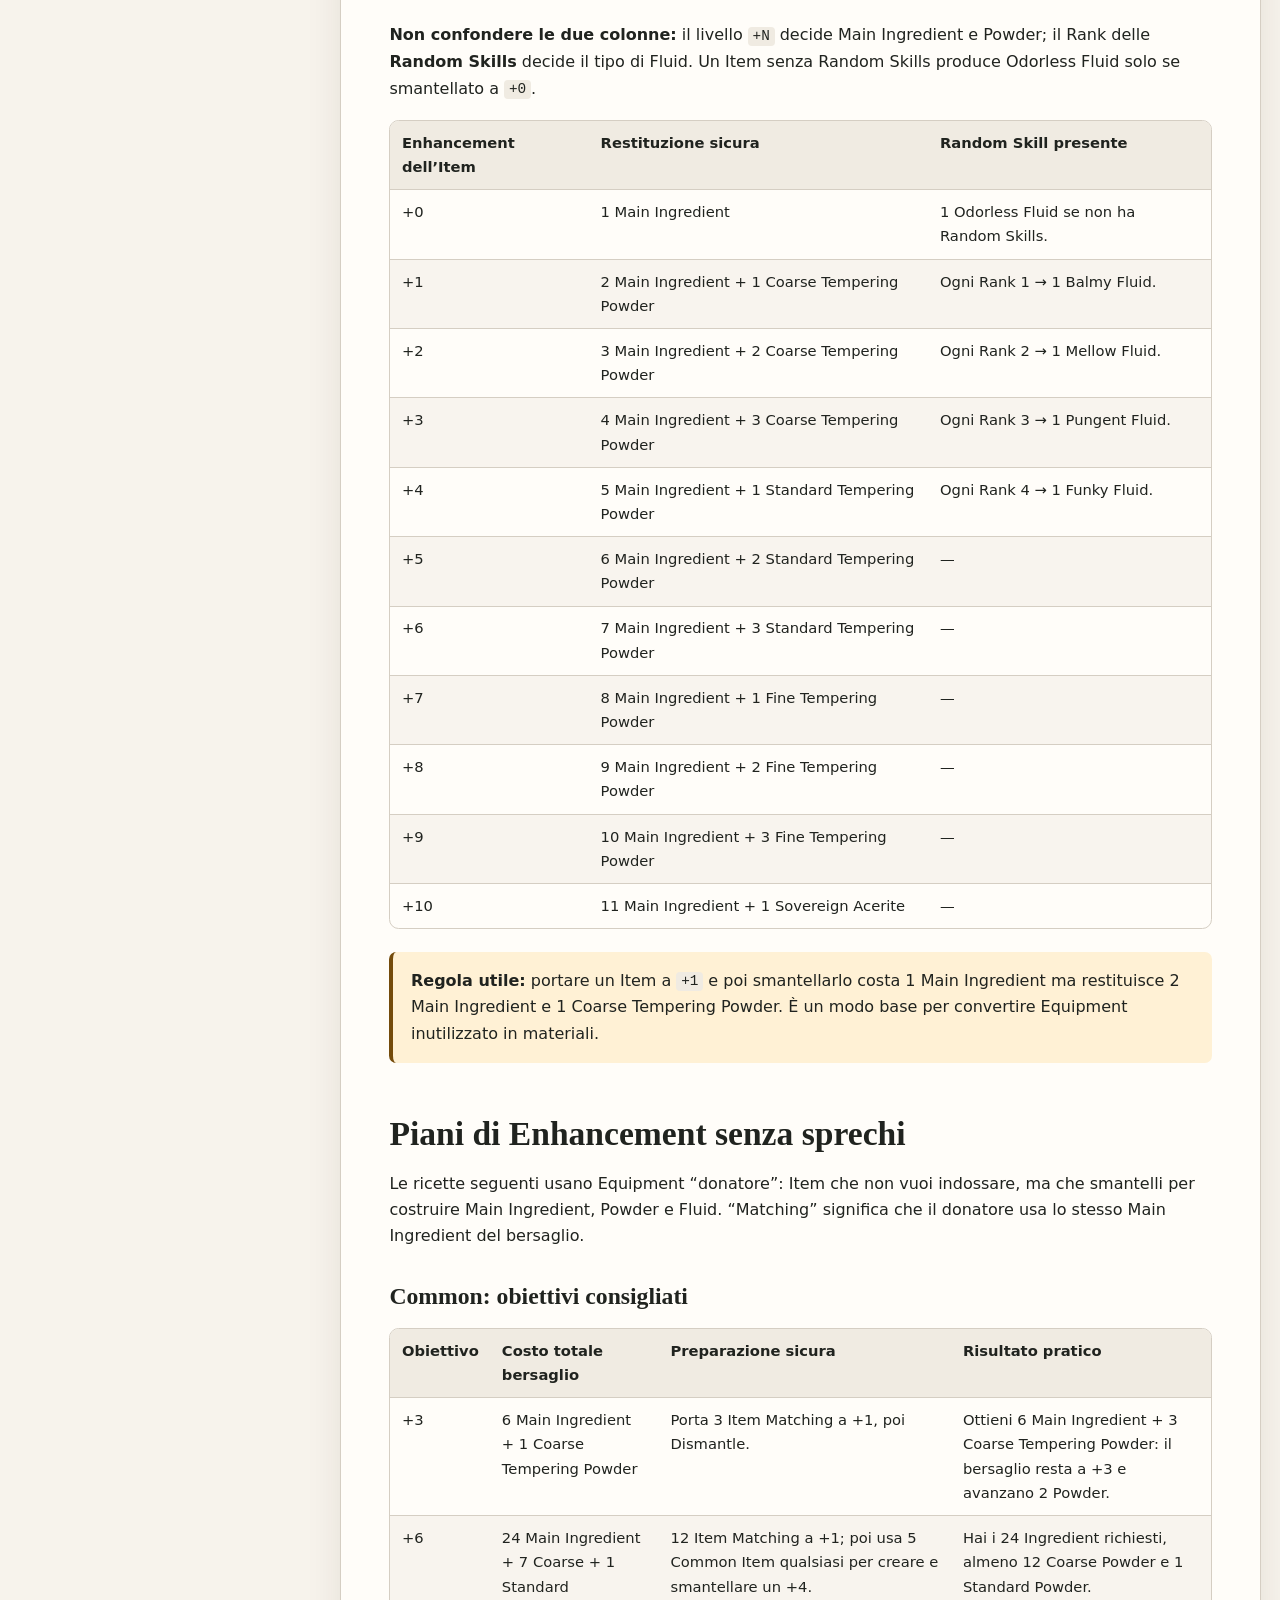
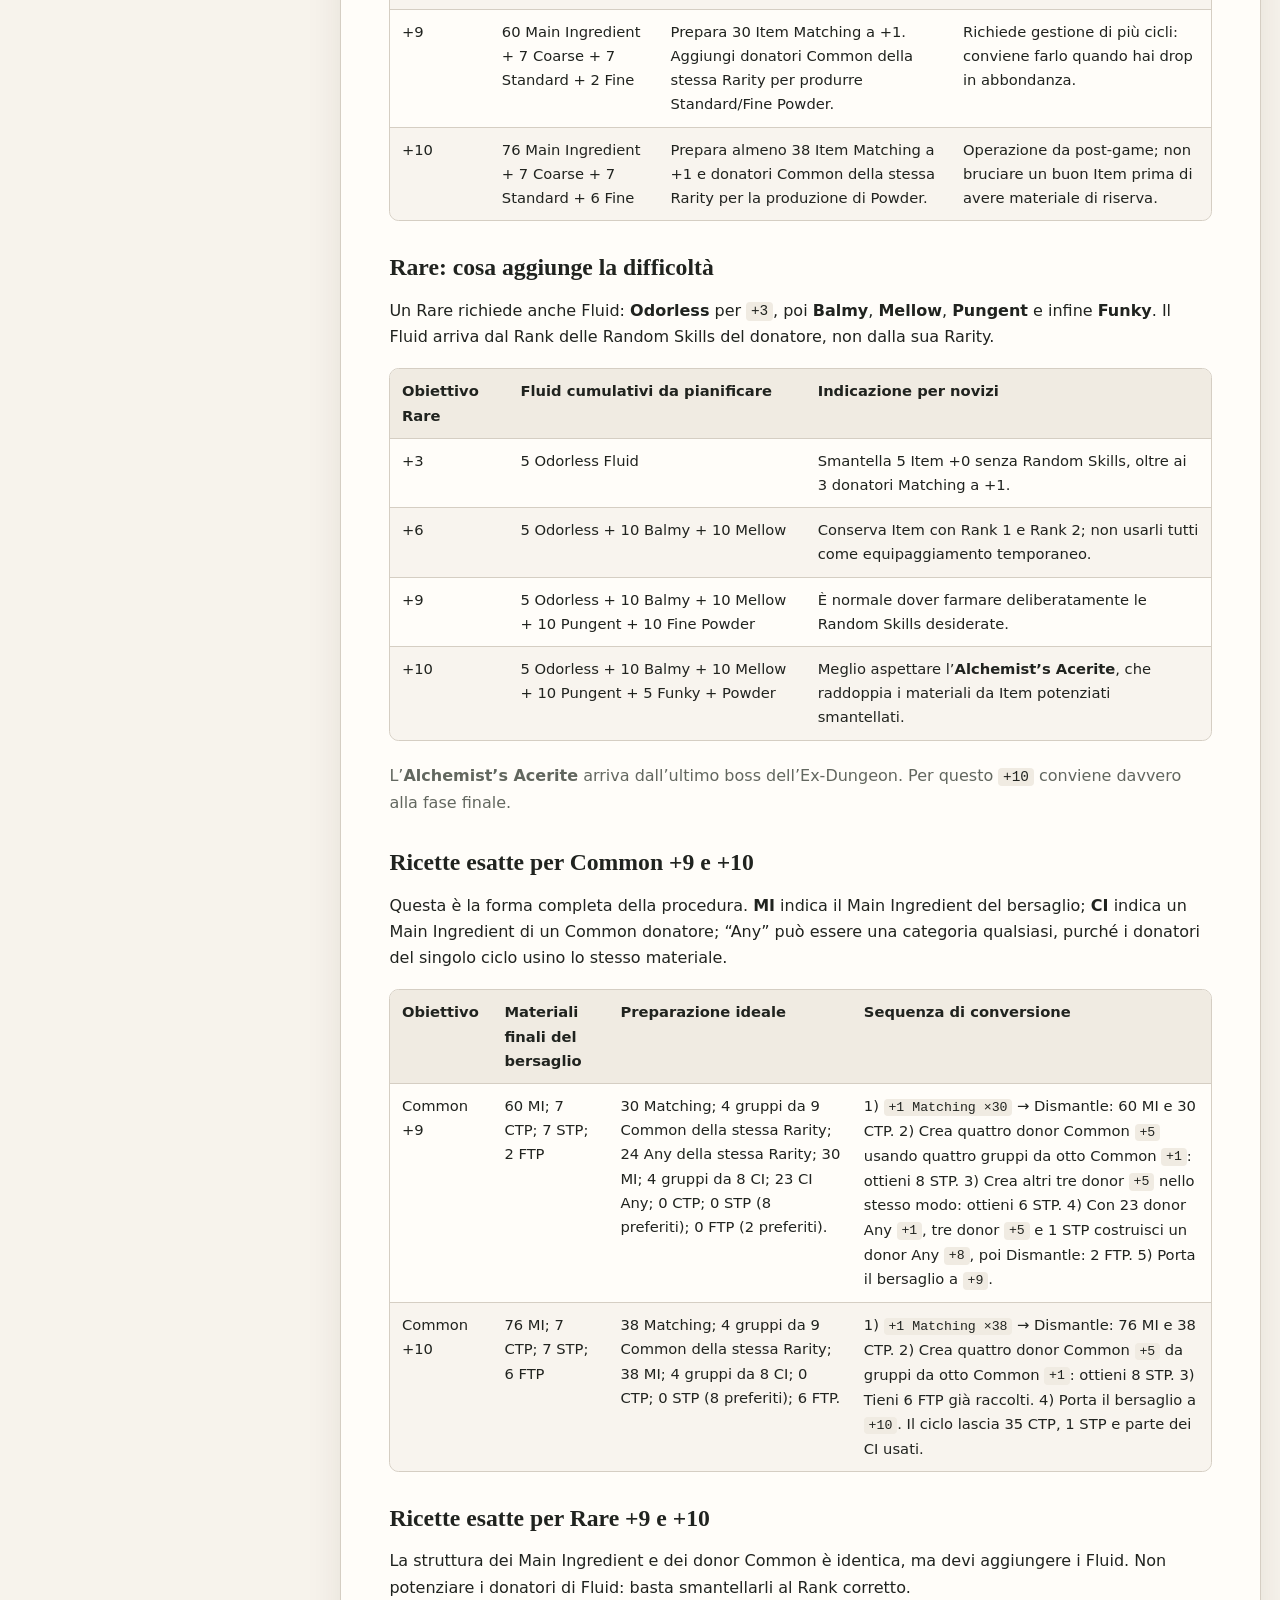
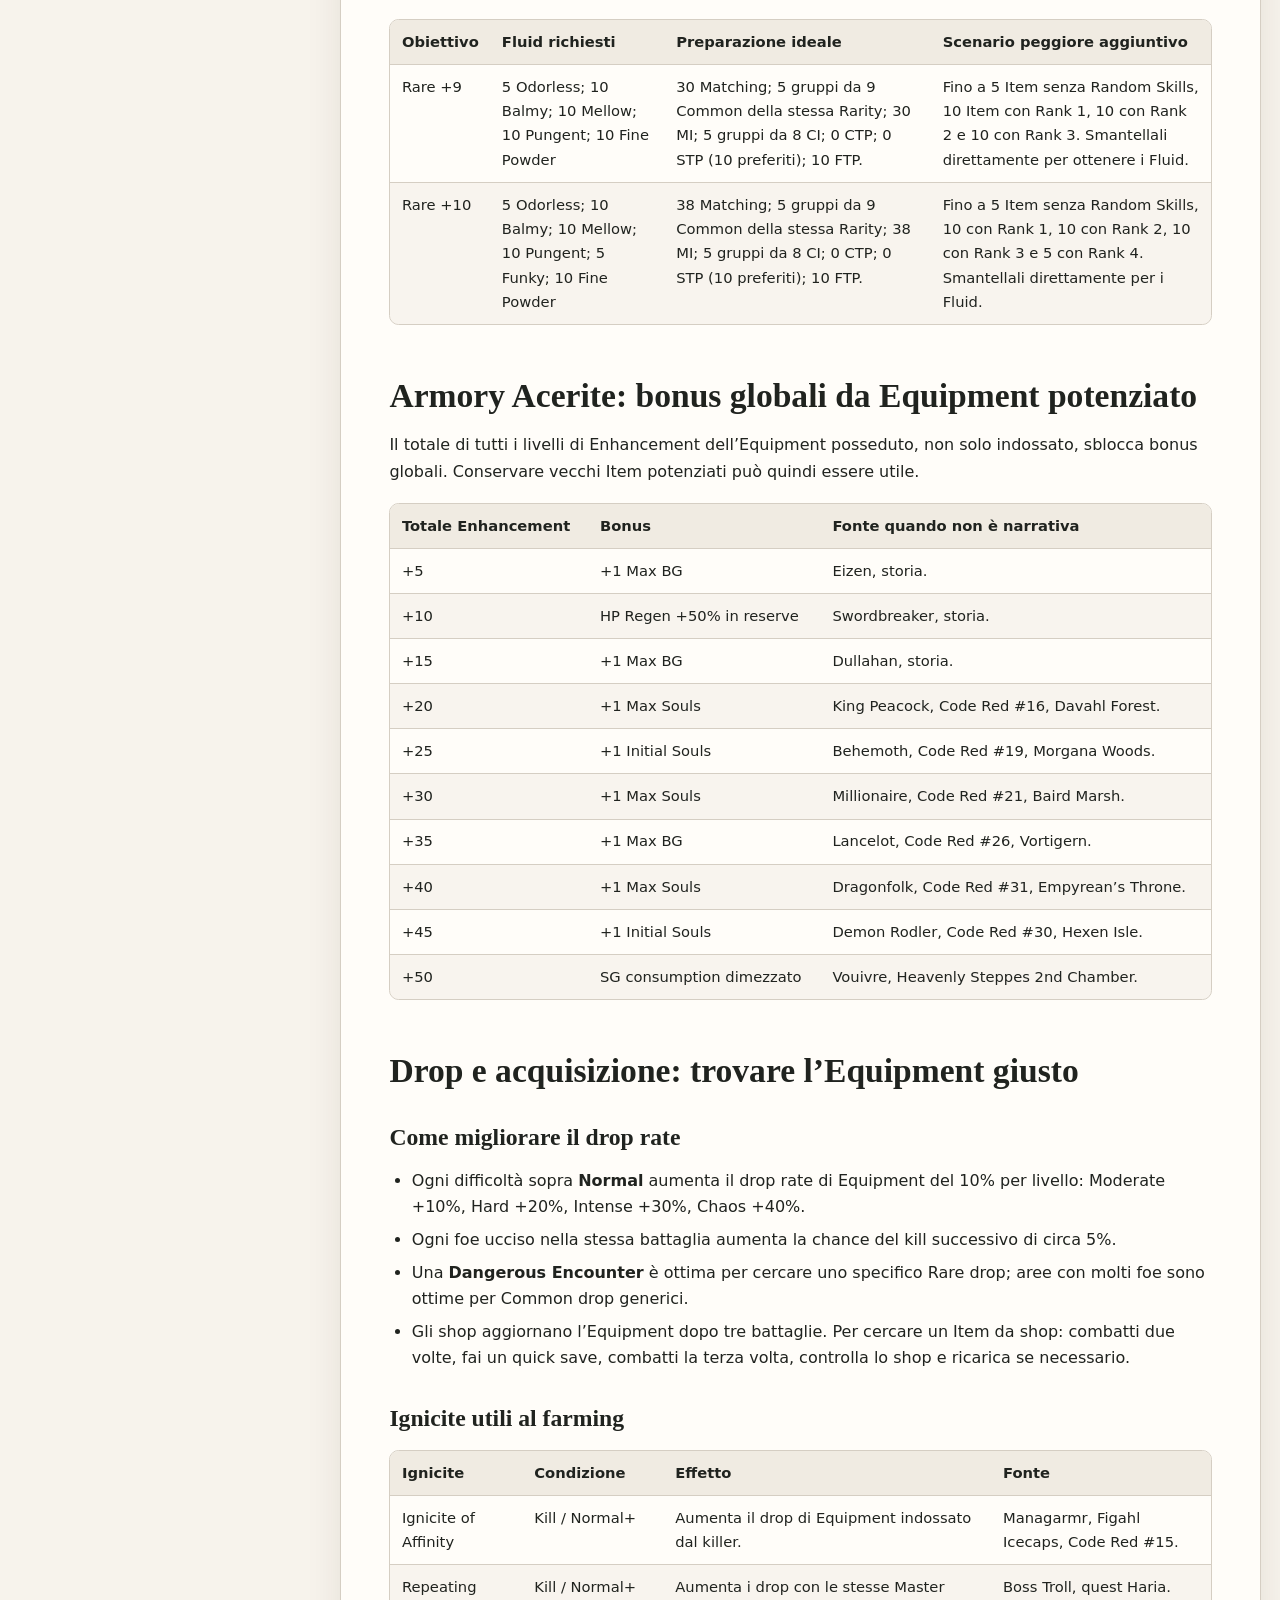
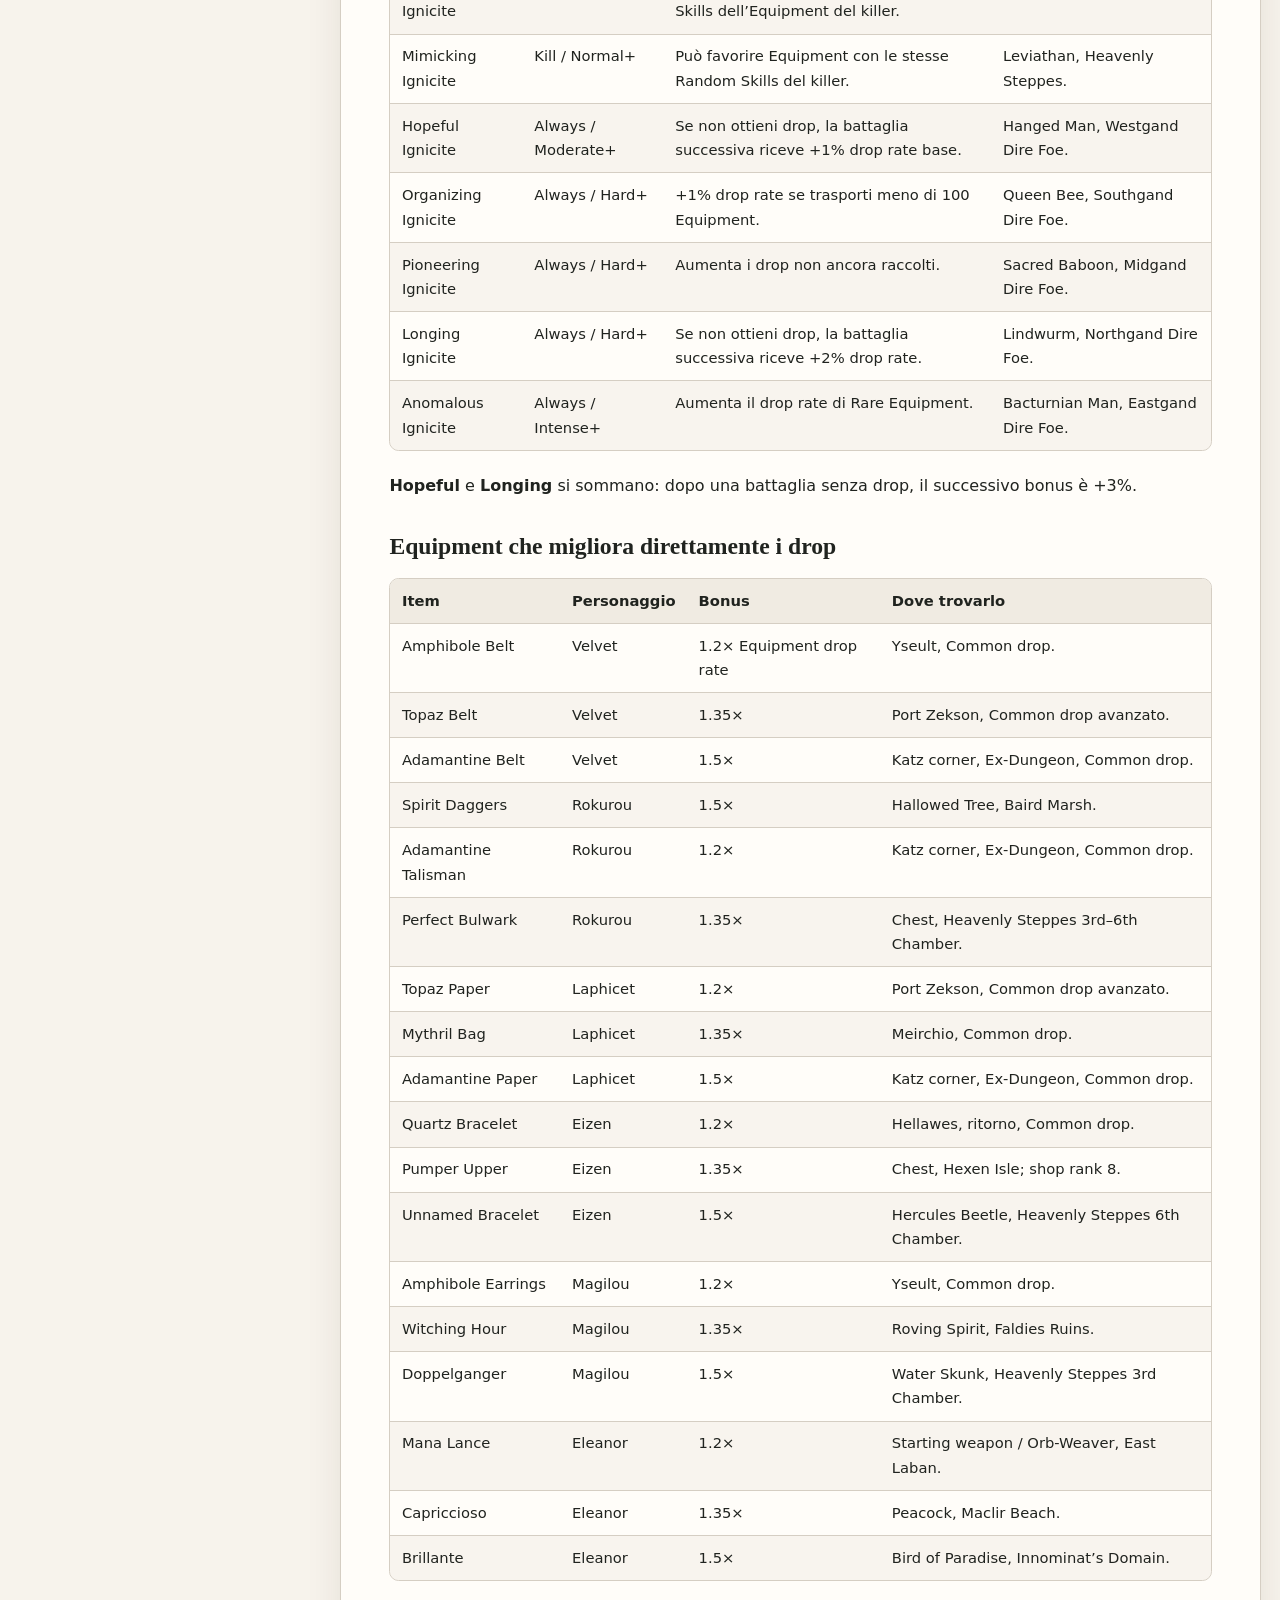
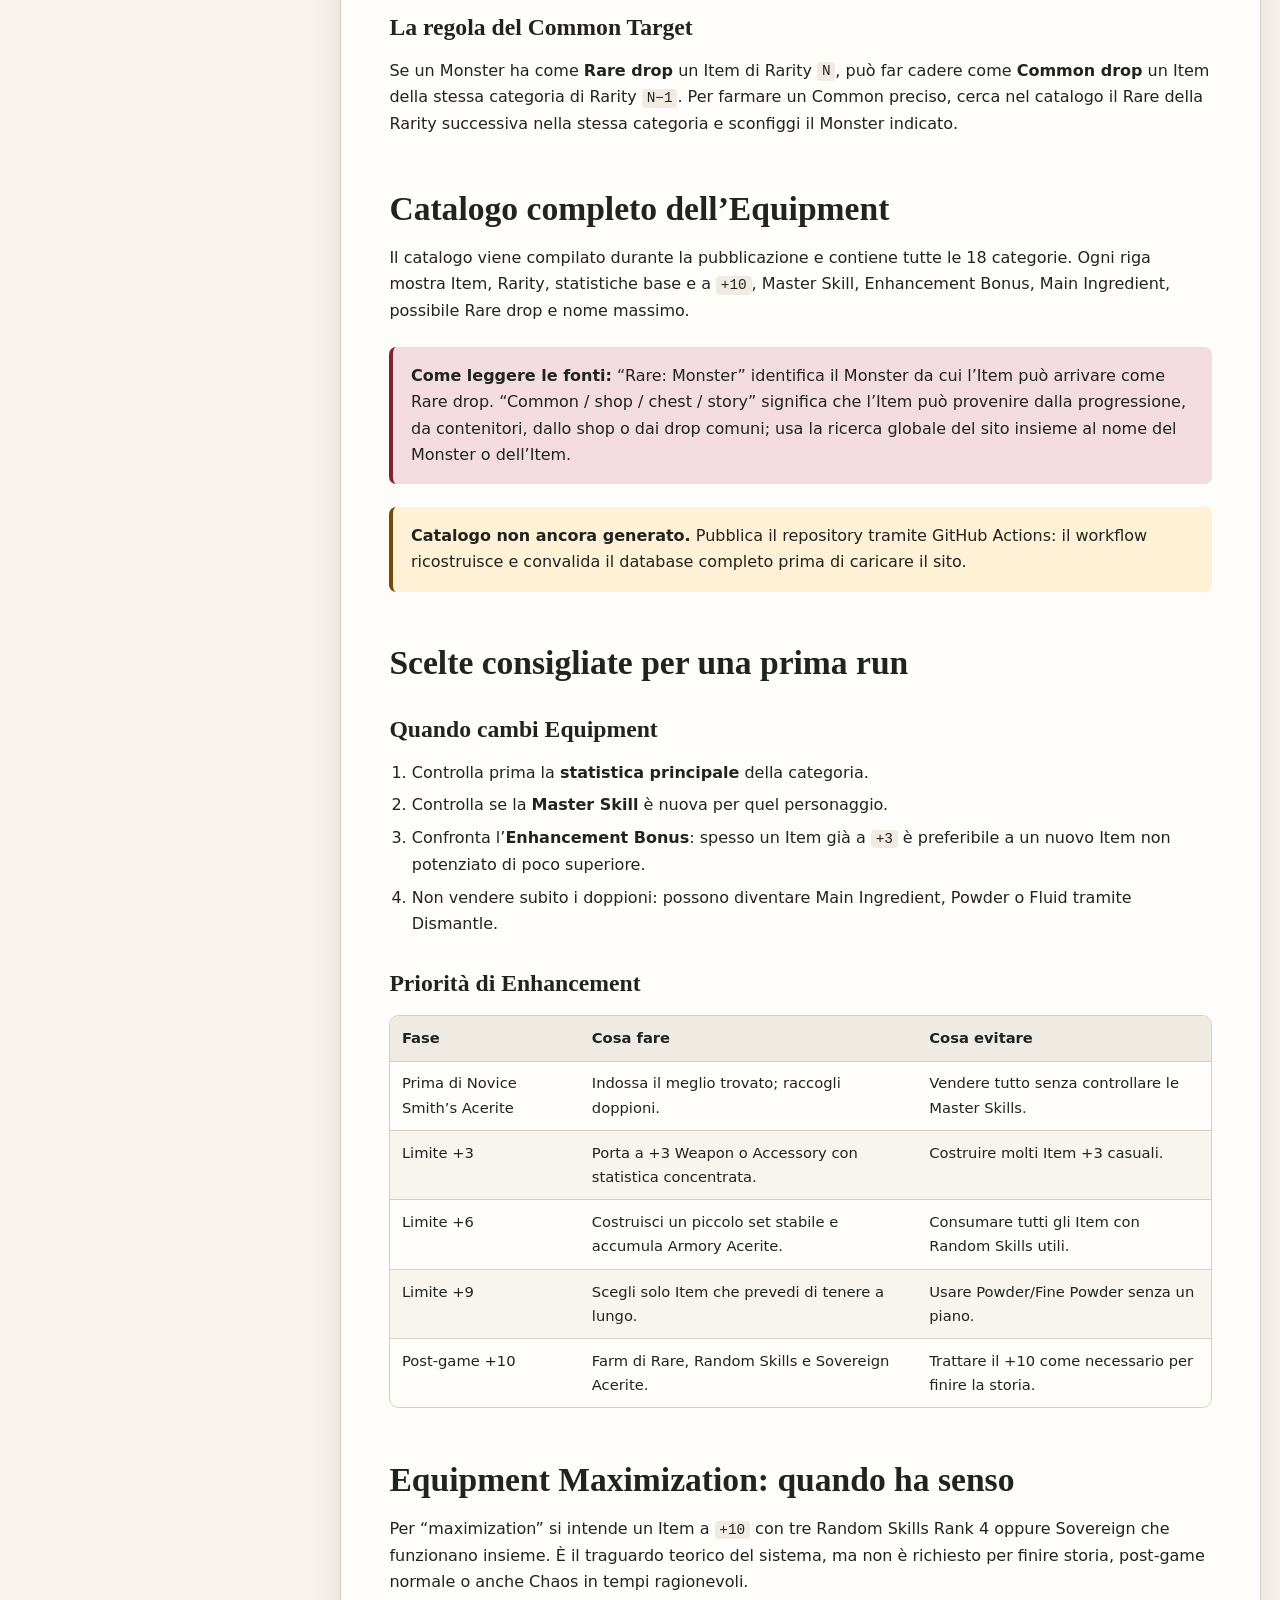
==== commit 264ccc48: "Add catalog build/validation to Pages workflow Builds and validates the site catalogue before deploy" ====
--- a/site/index.html
+++ b/site/index.html
@@ -15,7 +15,7 @@
             <div>
                 <p class="eyebrow">Tales of Berseria</p>
                 <h1>Guida all'equipaggiamento</h1>
-                <p class="subtitle">Edizione italiana per GitHub Pages · Dati di riferimento: versione 1.5, 12 dicembre 2018</p>
+                <p class="subtitle">Edizione italiana completa per GitHub Pages · spiegata passo per passo</p>
             </div>
             <button id="theme-toggle" class="theme-toggle" type="button" aria-label="Attiva il tema chiaro">Tema chiaro</button>
         </div>
--- a/site/assets/site.css
+++ b/site/assets/site.css
@@ -504,3 +504,193 @@
         border-radius: 0.65rem;
     }
 }
+
+.hero-copy h1 {
+    margin-bottom: 0.35rem;
+}
+
+.muted,
+small {
+    color: var(--muted);
+}
+
+.rule-grid {
+    display: grid;
+    grid-template-columns: repeat(auto-fit, minmax(220px, 1fr));
+    gap: 0.85rem;
+    margin: 1.1rem 0;
+}
+
+.rule-grid article {
+    position: relative;
+    padding: 1rem;
+    border: 1px solid var(--line);
+    border-radius: 0.65rem;
+    background: var(--bg);
+}
+
+.rule-grid article > span {
+    display: inline-block;
+    margin-bottom: 0.35rem;
+    color: var(--accent);
+    font-size: 0.76rem;
+    font-weight: 900;
+    letter-spacing: 0.08em;
+}
+
+.rule-grid h3 {
+    margin: 0 0 0.4rem;
+}
+
+.rule-grid p {
+    margin: 0;
+}
+
+.steps {
+    counter-reset: guide-steps;
+    list-style: none;
+    padding-left: 0 !important;
+}
+
+.steps > li {
+    position: relative;
+    padding: 0.55rem 0 0.55rem 2.9rem;
+}
+
+.steps > li::before {
+    counter-increment: guide-steps;
+    content: counter(guide-steps);
+    position: absolute;
+    top: 0.45rem;
+    left: 0;
+    display: grid;
+    width: 2rem;
+    height: 2rem;
+    place-items: center;
+    border-radius: 50%;
+    background: var(--accent);
+    color: #fff;
+    font-size: 0.88rem;
+    font-weight: 900;
+}
+
+.compact-table {
+    min-width: 480px;
+}
+
+.wide-table {
+    min-width: 760px;
+}
+
+.catalog-toolbar {
+    display: grid;
+    grid-template-columns: minmax(150px, 220px) minmax(220px, 1fr);
+    align-items: center;
+    gap: 0.65rem 1rem;
+    margin: 1.1rem 0;
+    padding: 0.9rem;
+    border: 1px solid var(--line);
+    border-radius: 0.65rem;
+    background: var(--surface-muted);
+}
+
+.catalog-toolbar label {
+    font-weight: 800;
+}
+
+.catalog-status {
+    grid-column: 1 / -1;
+    margin: 0;
+    color: var(--muted);
+    font-size: 0.88rem;
+}
+
+.catalog-category {
+    margin: 1rem 0;
+    background: var(--surface);
+}
+
+.catalog-category summary {
+    display: flex;
+    align-items: baseline;
+    justify-content: space-between;
+    gap: 1rem;
+    background: var(--surface-muted);
+}
+
+.catalog-category .table-wrap {
+    margin: 0;
+    border-right: 0;
+    border-bottom: 0;
+    border-left: 0;
+    border-radius: 0;
+}
+
+.catalog-table {
+    min-width: 1120px;
+    font-size: 0.83rem;
+}
+
+.catalog-table th:nth-child(1),
+.catalog-table td:nth-child(1) {
+    min-width: 62px;
+}
+
+.catalog-table th:nth-child(2),
+.catalog-table td:nth-child(2) {
+    min-width: 175px;
+}
+
+.catalog-table th:nth-child(3),
+.catalog-table td:nth-child(3),
+.catalog-table th:nth-child(4),
+.catalog-table td:nth-child(4) {
+    min-width: 104px;
+}
+
+.catalog-table th:nth-child(5),
+.catalog-table td:nth-child(5),
+.catalog-table th:nth-child(6),
+.catalog-table td:nth-child(6) {
+    min-width: 175px;
+}
+
+.catalog-table th:nth-child(7),
+.catalog-table td:nth-child(7) {
+    min-width: 135px;
+}
+
+.catalog-table th:nth-child(8),
+.catalog-table td:nth-child(8) {
+    min-width: 180px;
+}
+
+.catalog-table small {
+    font-weight: 500;
+}
+
+.checklist {
+    list-style: "✓  ";
+    padding-left: 1.7rem !important;
+}
+
+.checklist li::marker {
+    color: var(--success);
+    font-weight: 900;
+}
+
+@media (max-width: 650px) {
+    .catalog-toolbar {
+        grid-template-columns: 1fr;
+    }
+
+    .catalog-status {
+        grid-column: auto;
+    }
+
+    .catalog-category summary {
+        align-items: flex-start;
+        flex-direction: column;
+        gap: 0.2rem;
+    }
+}
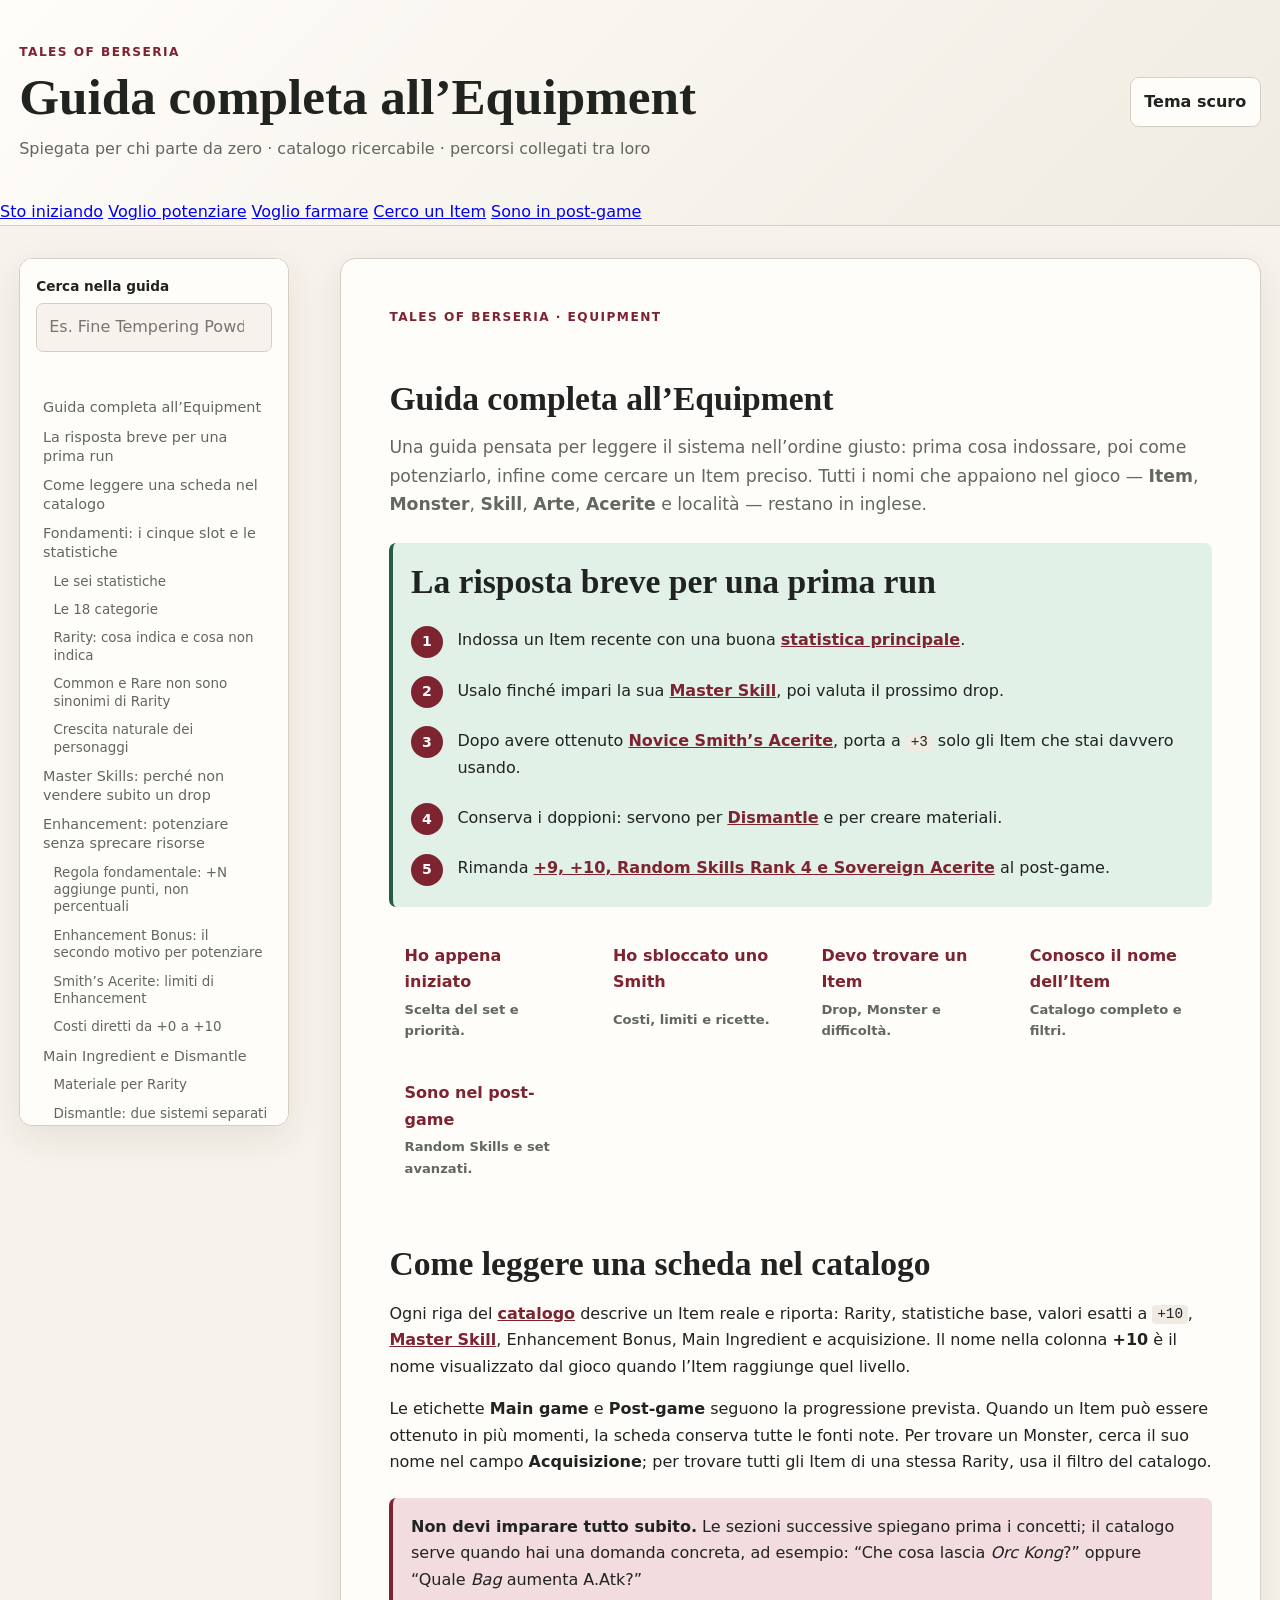
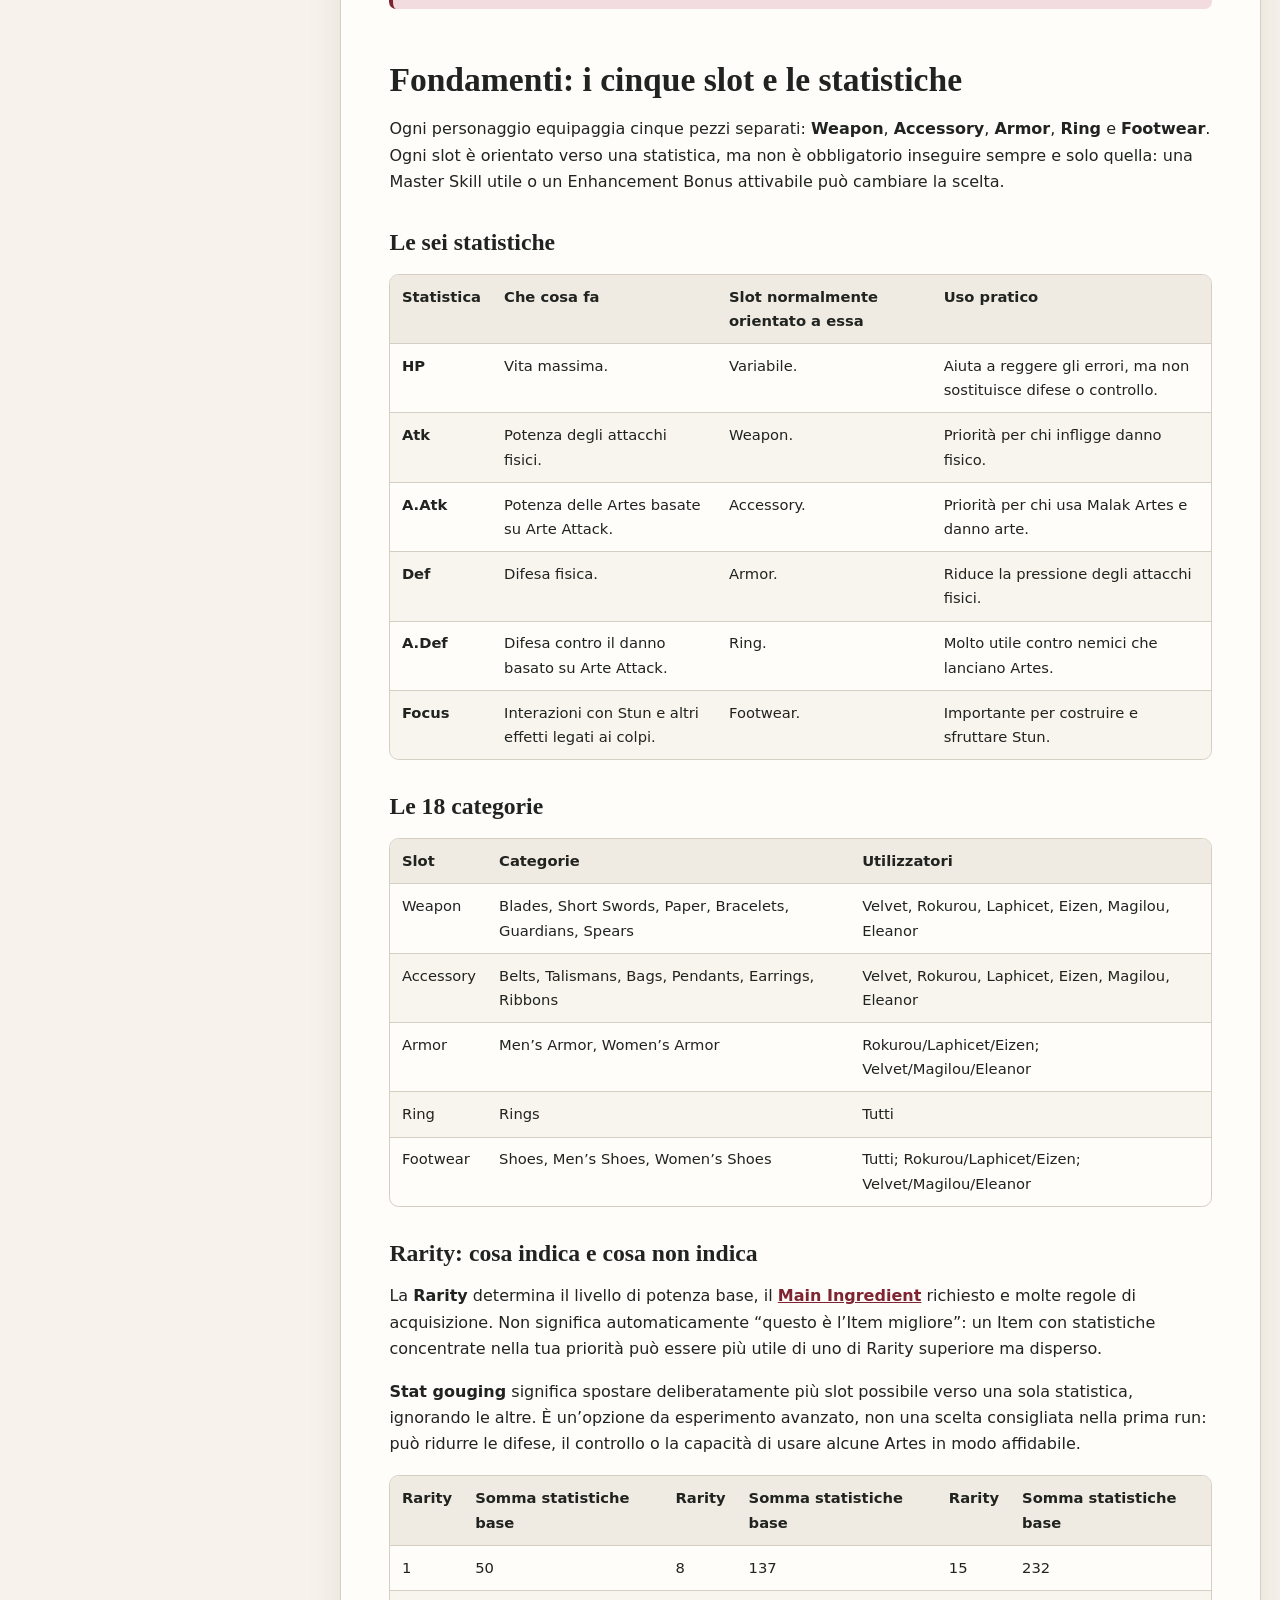
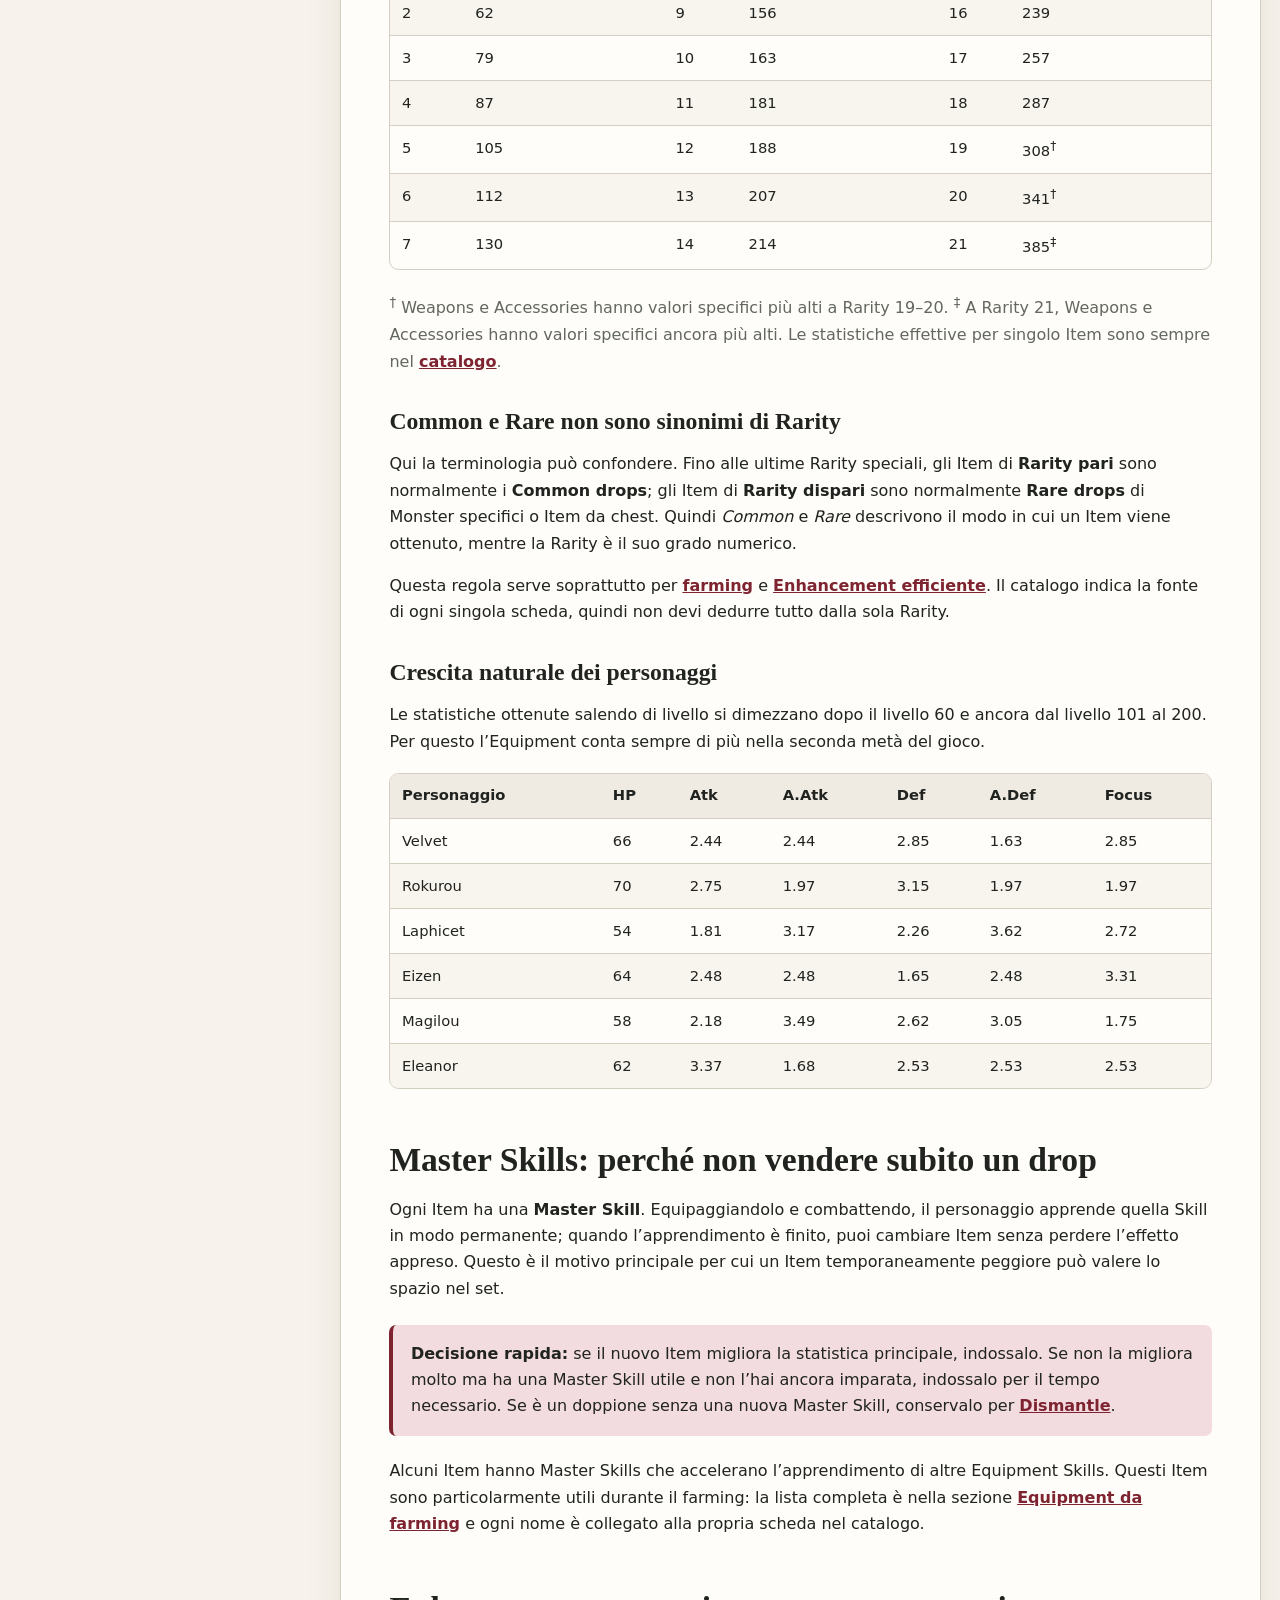
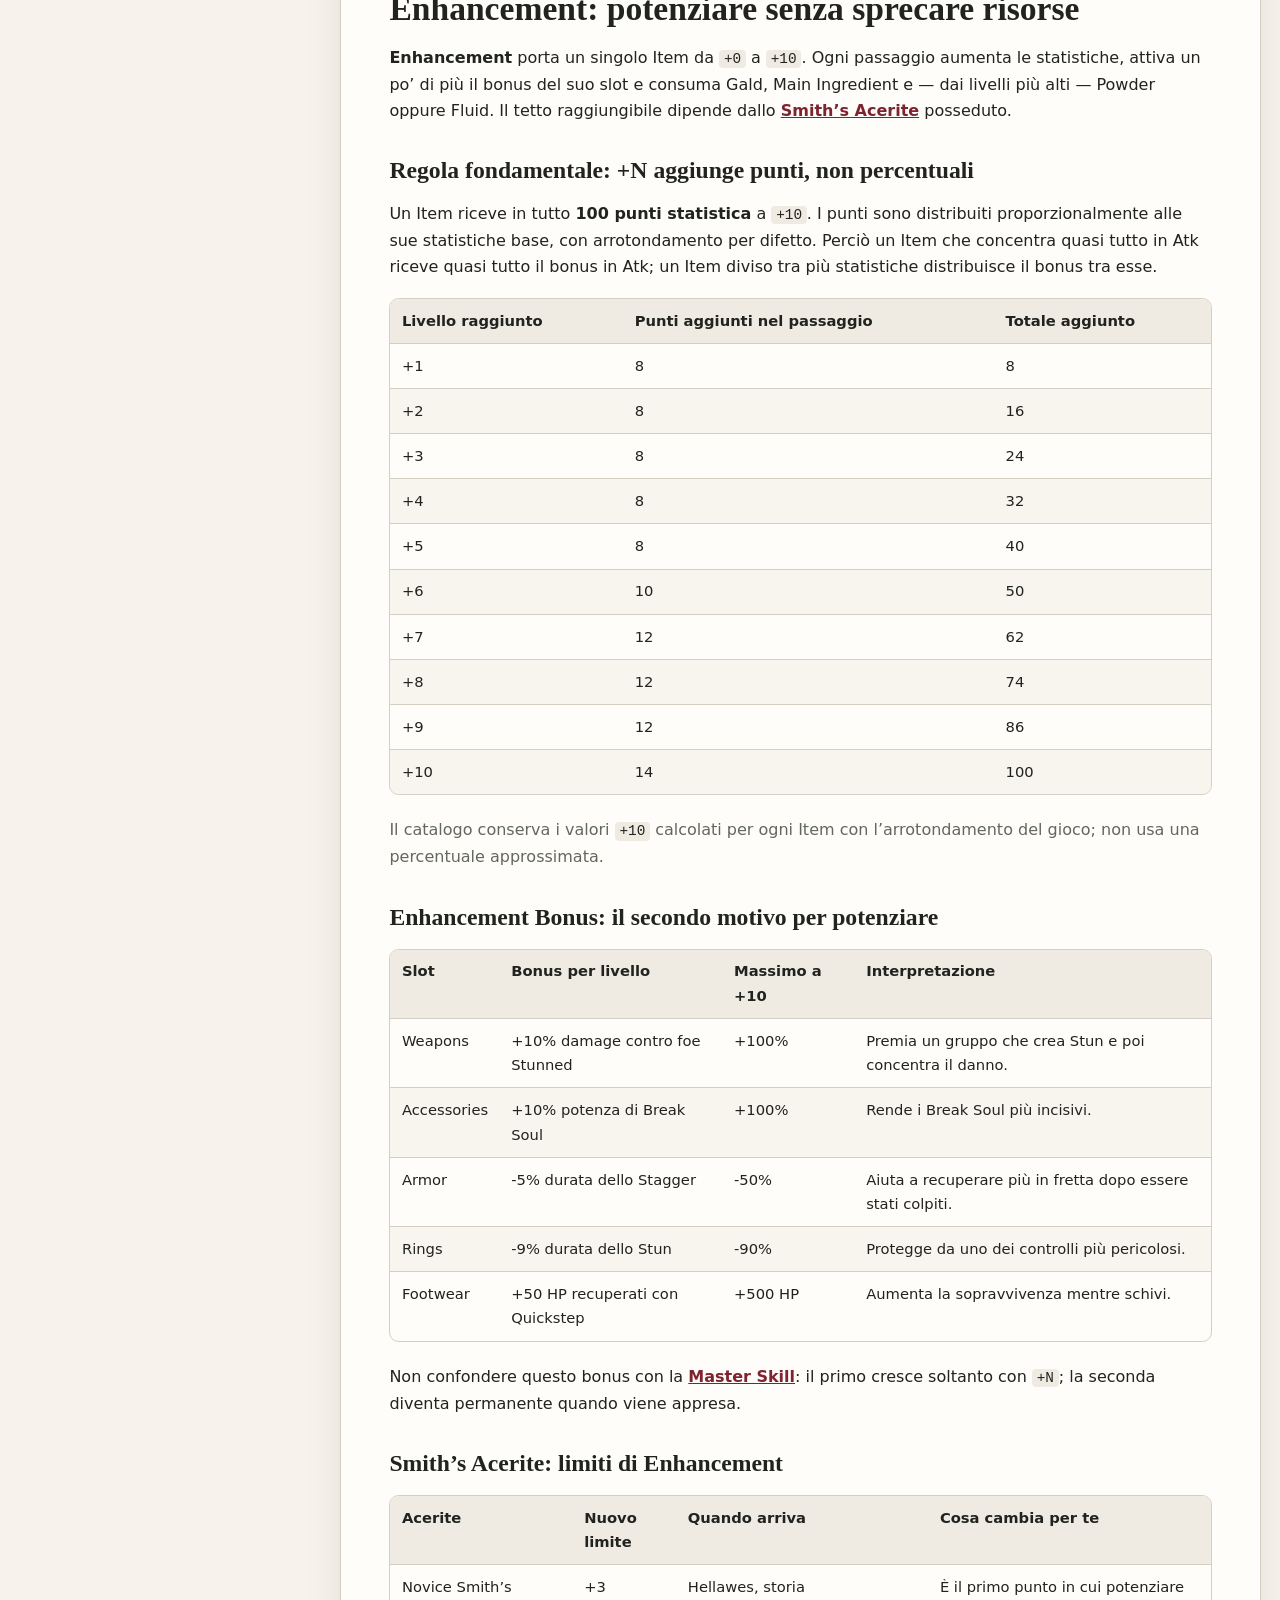
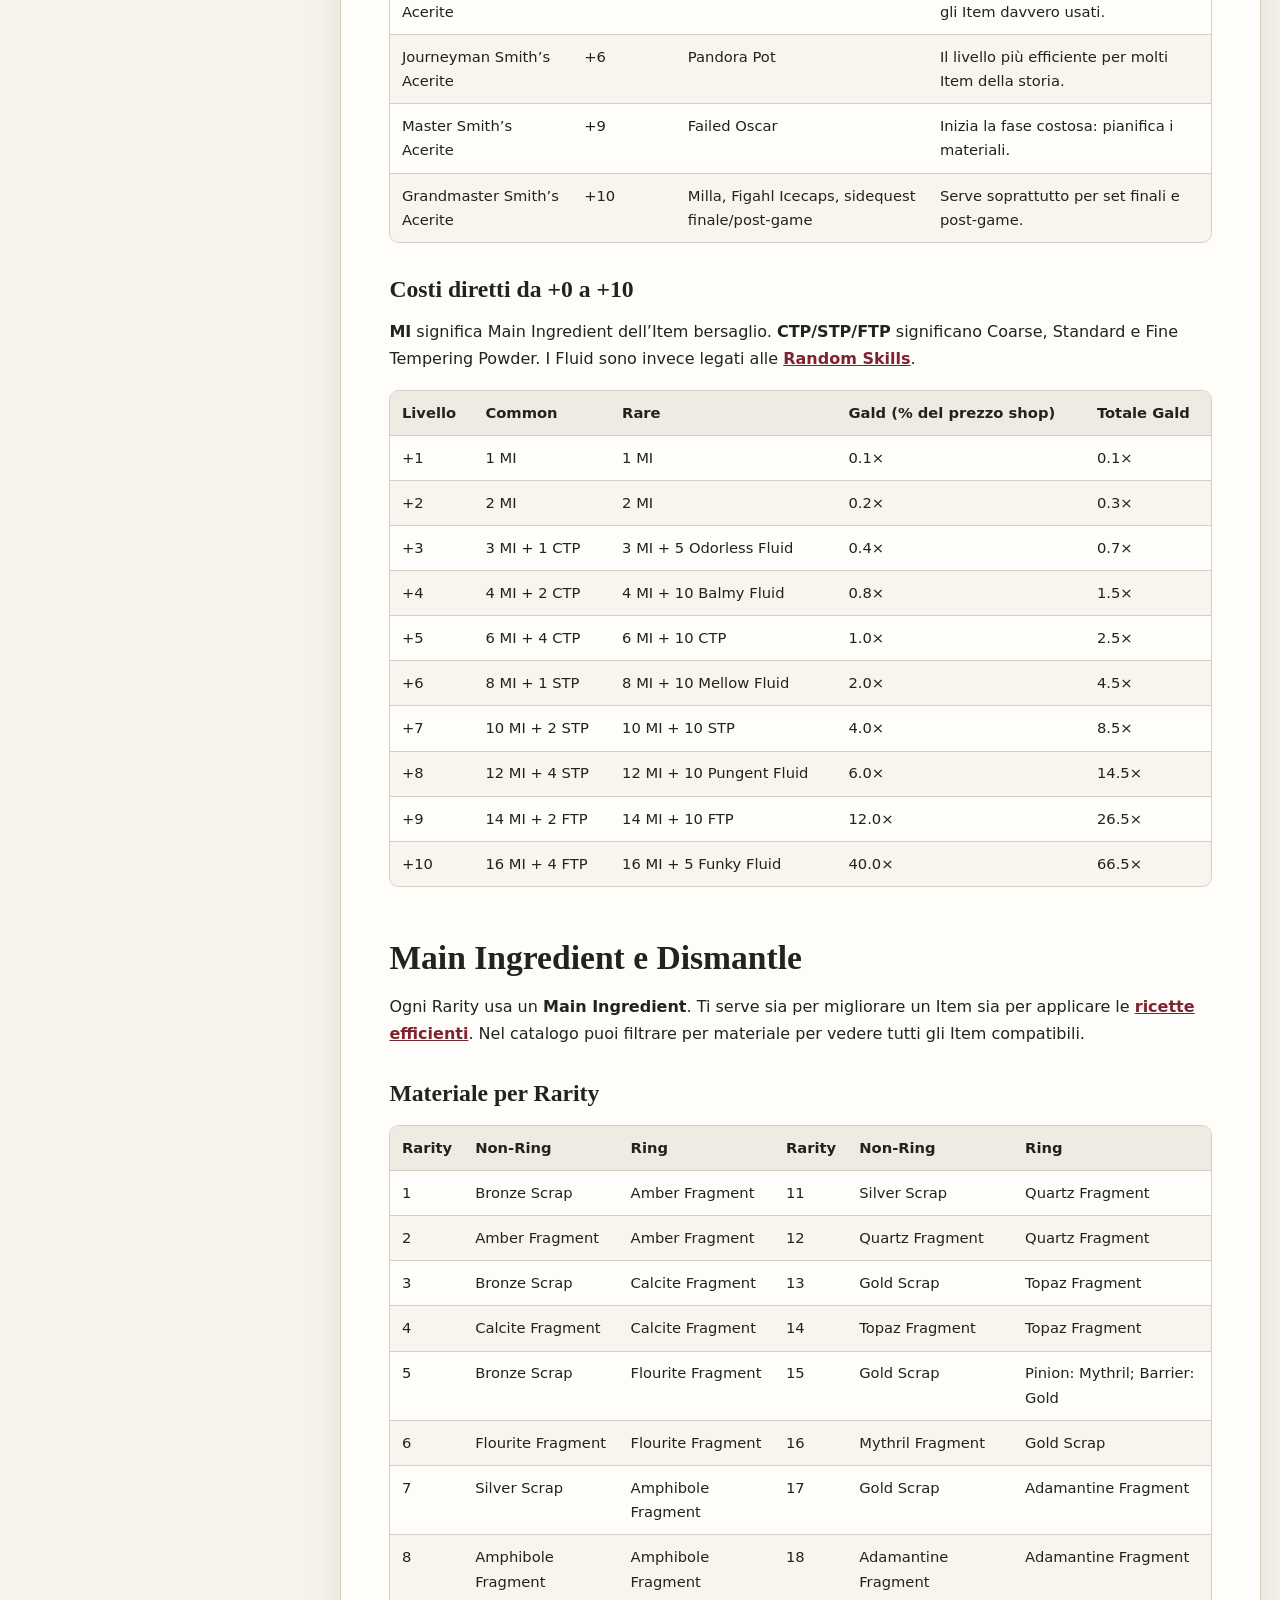
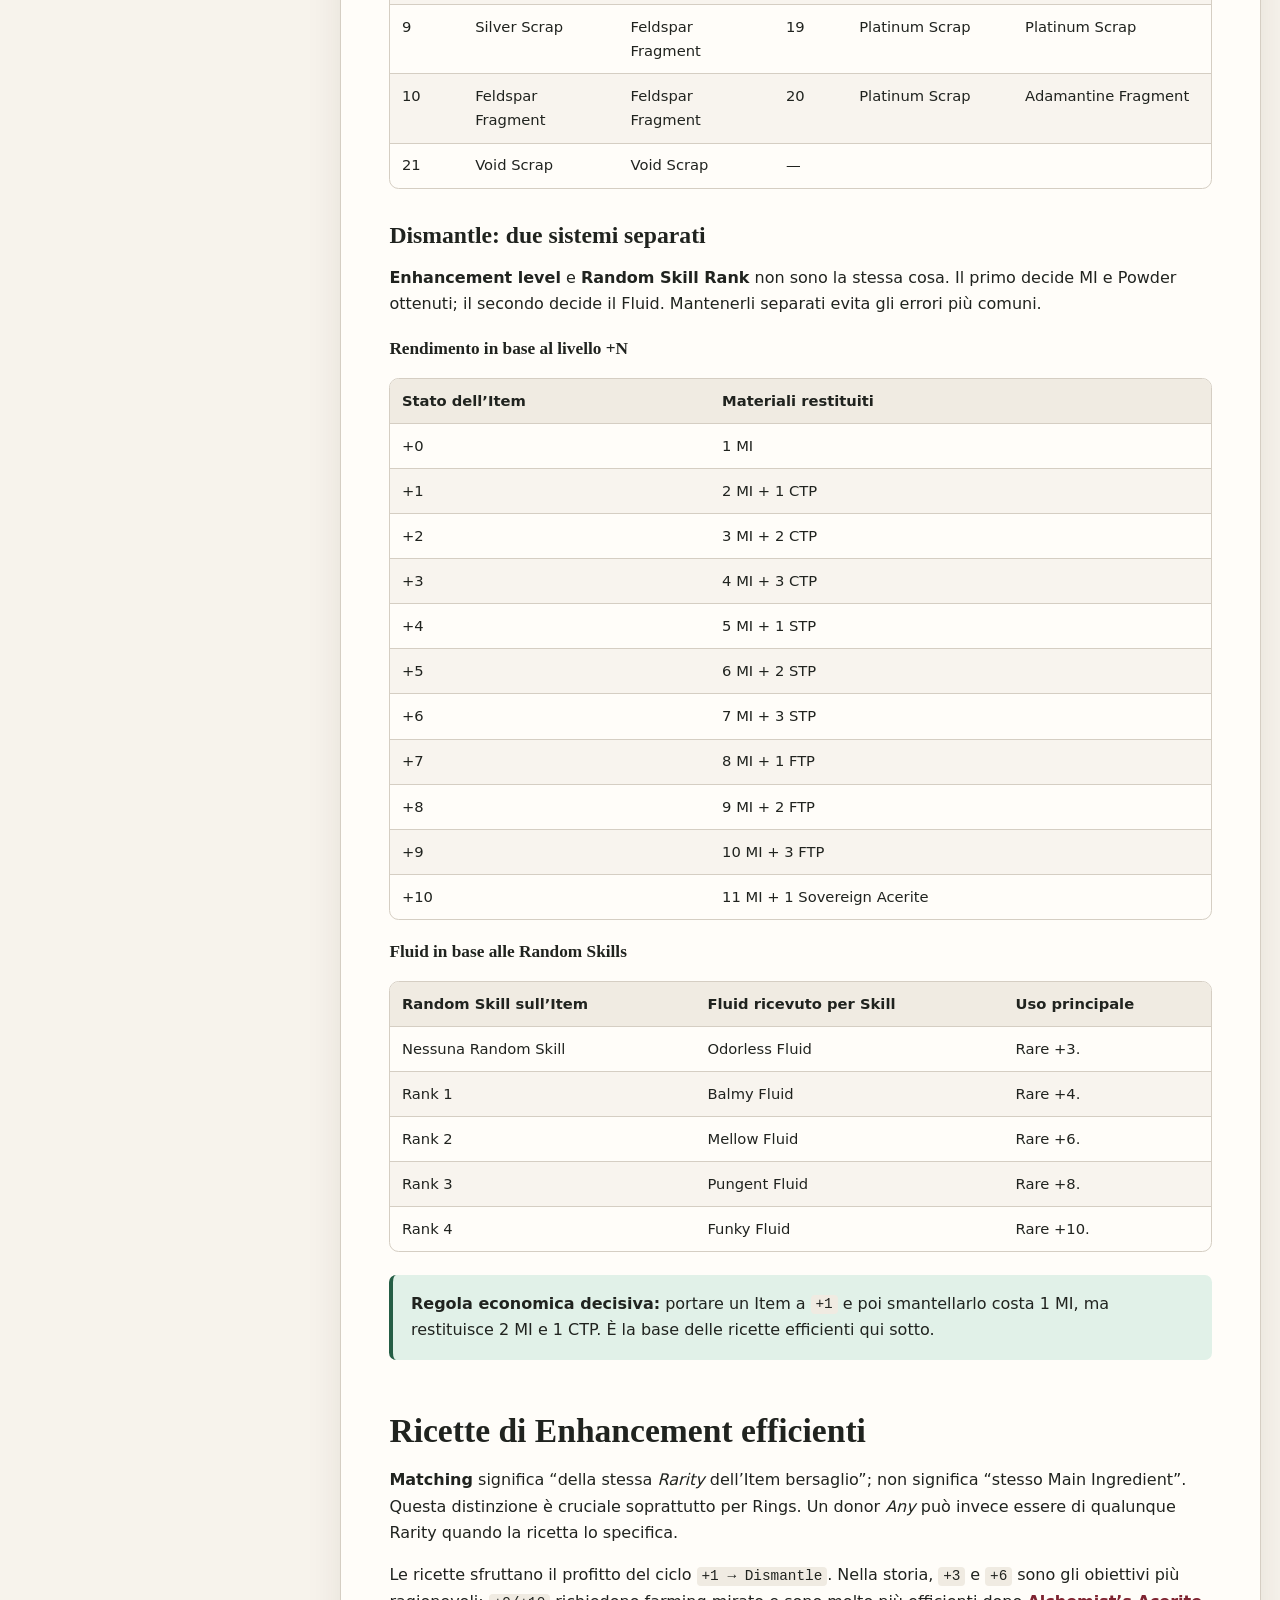
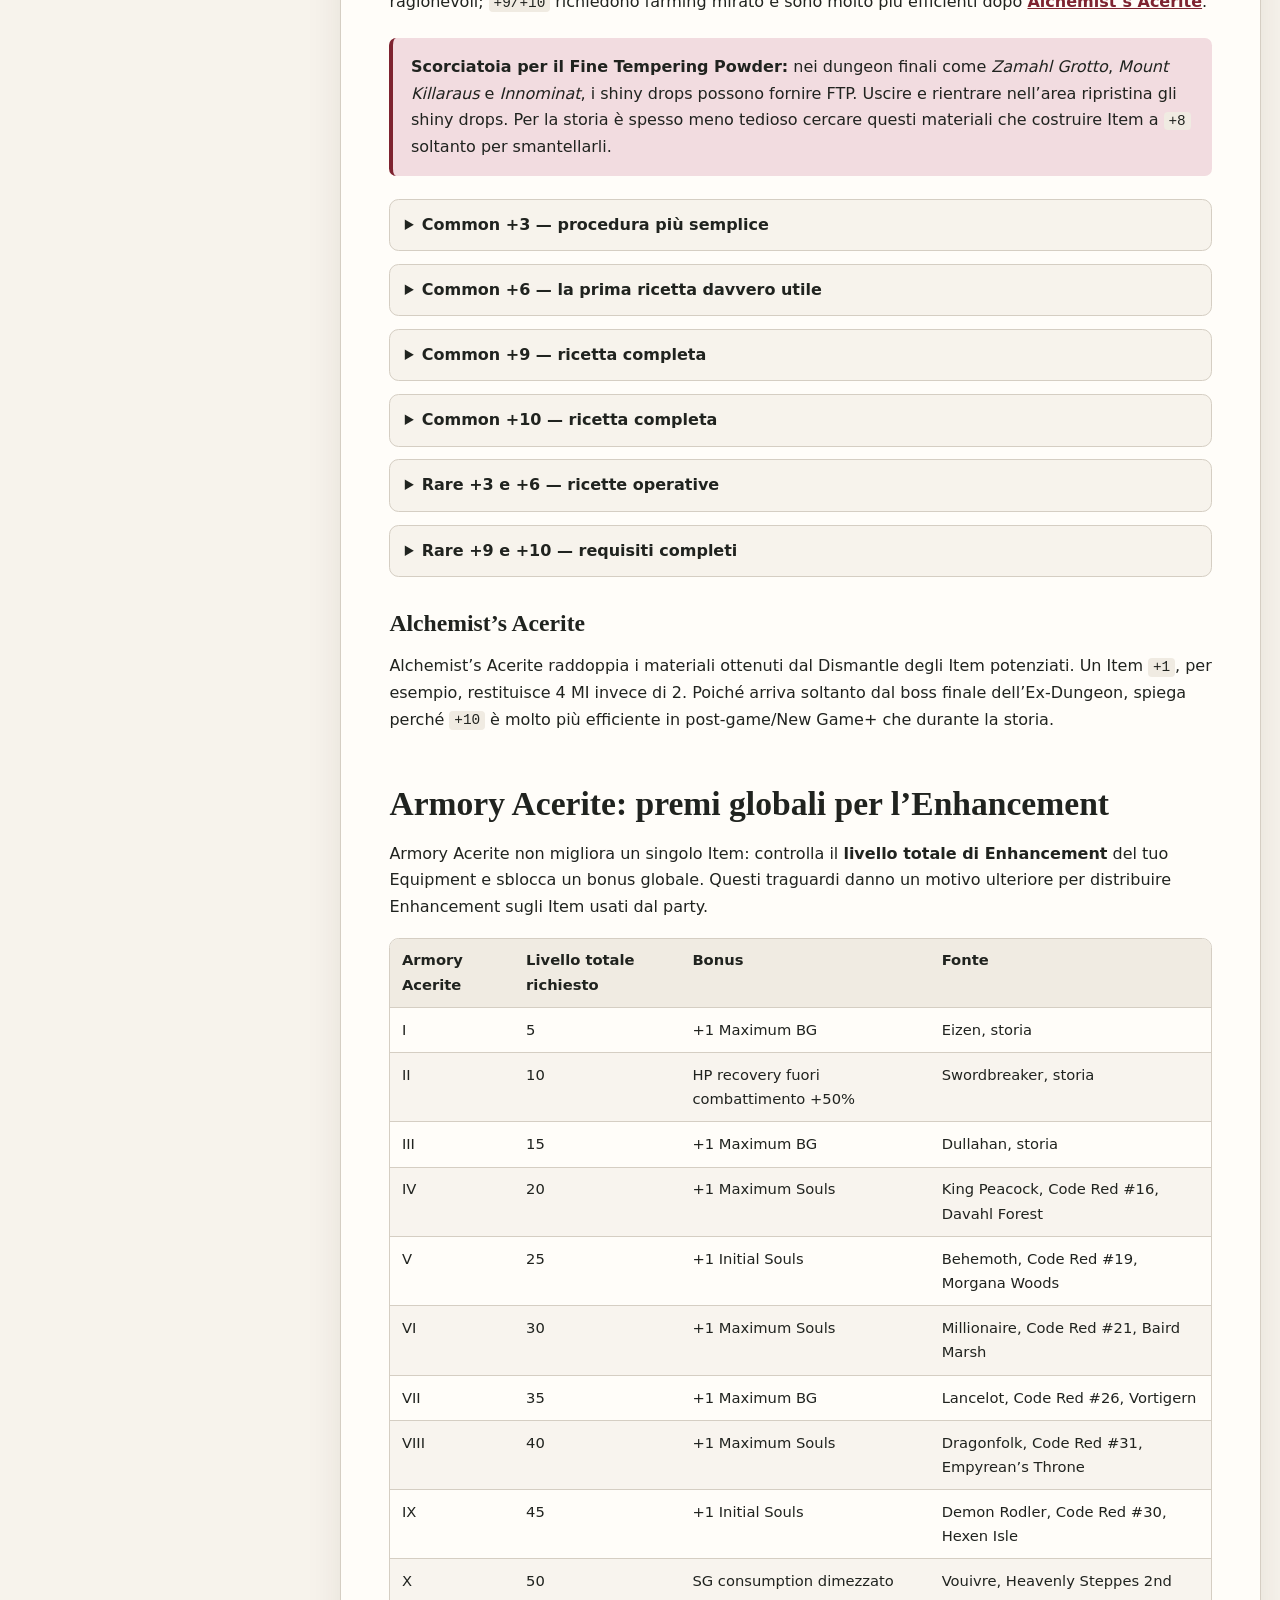
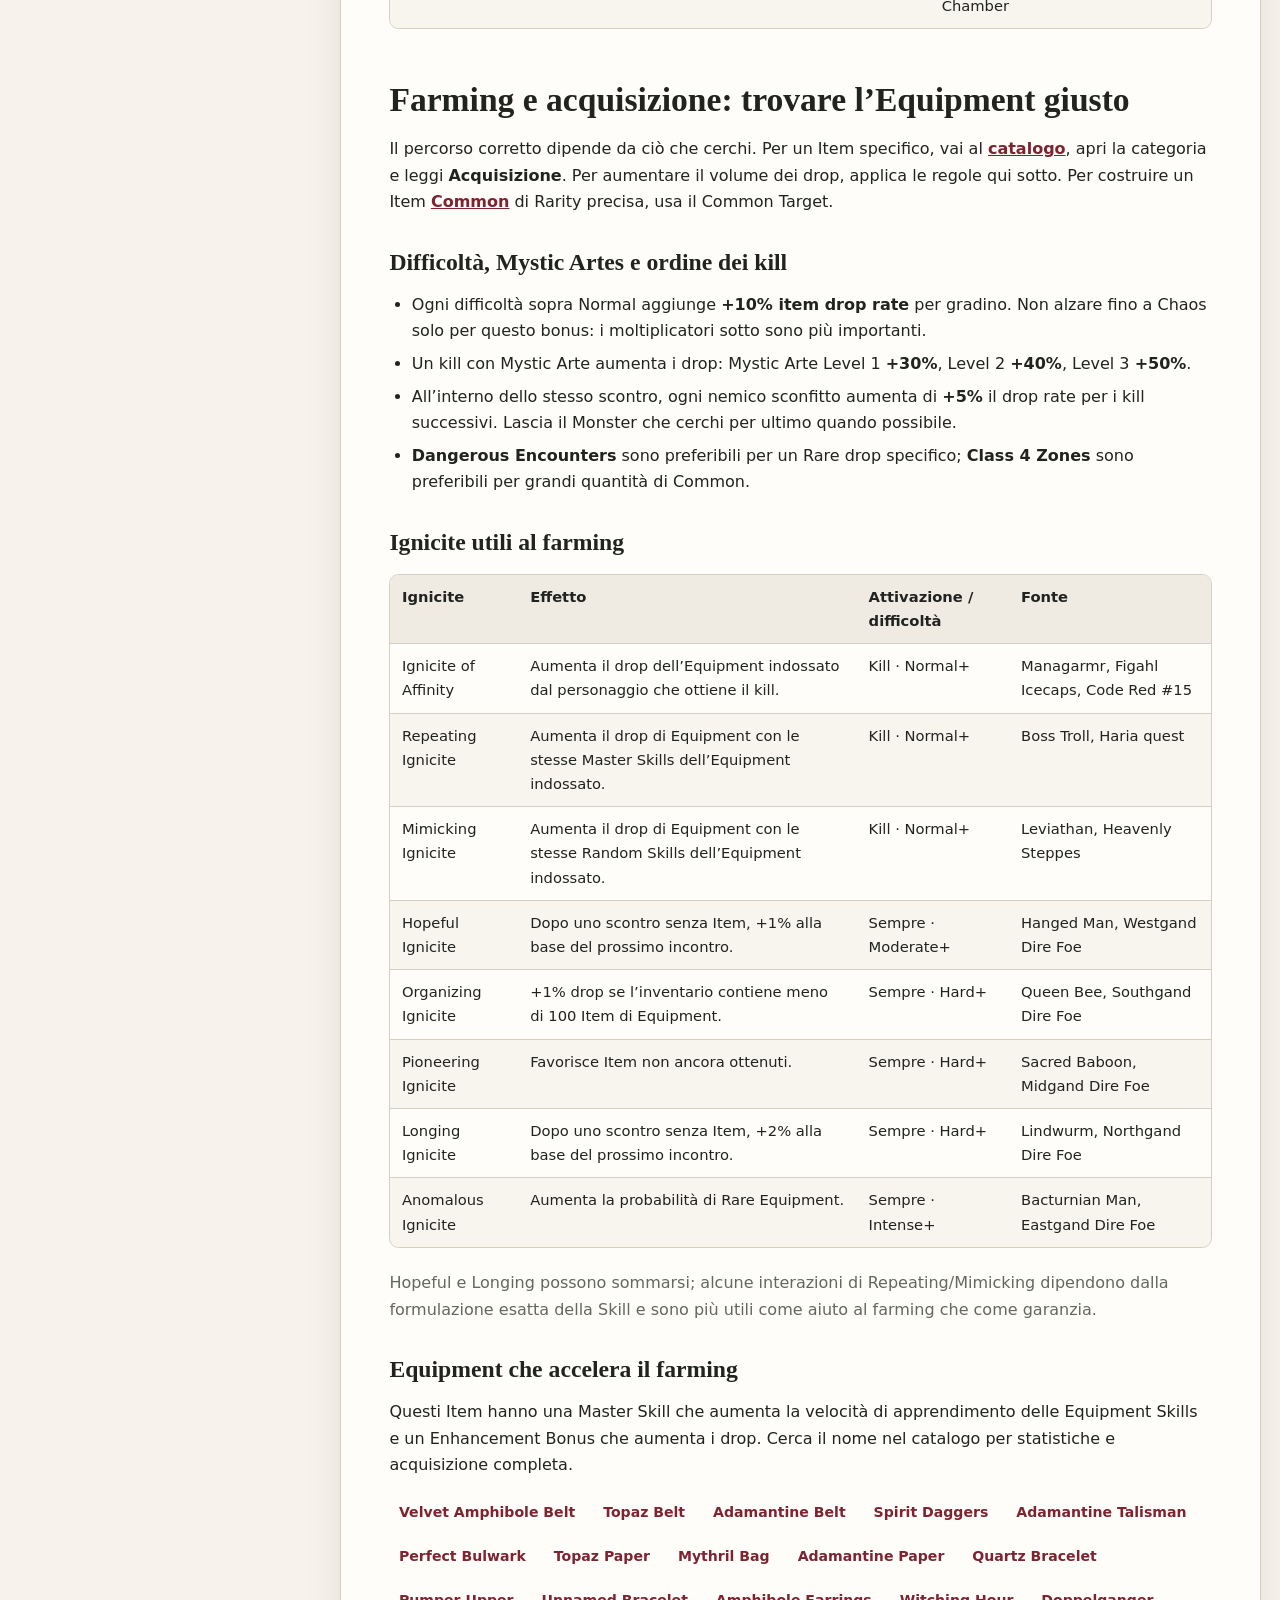
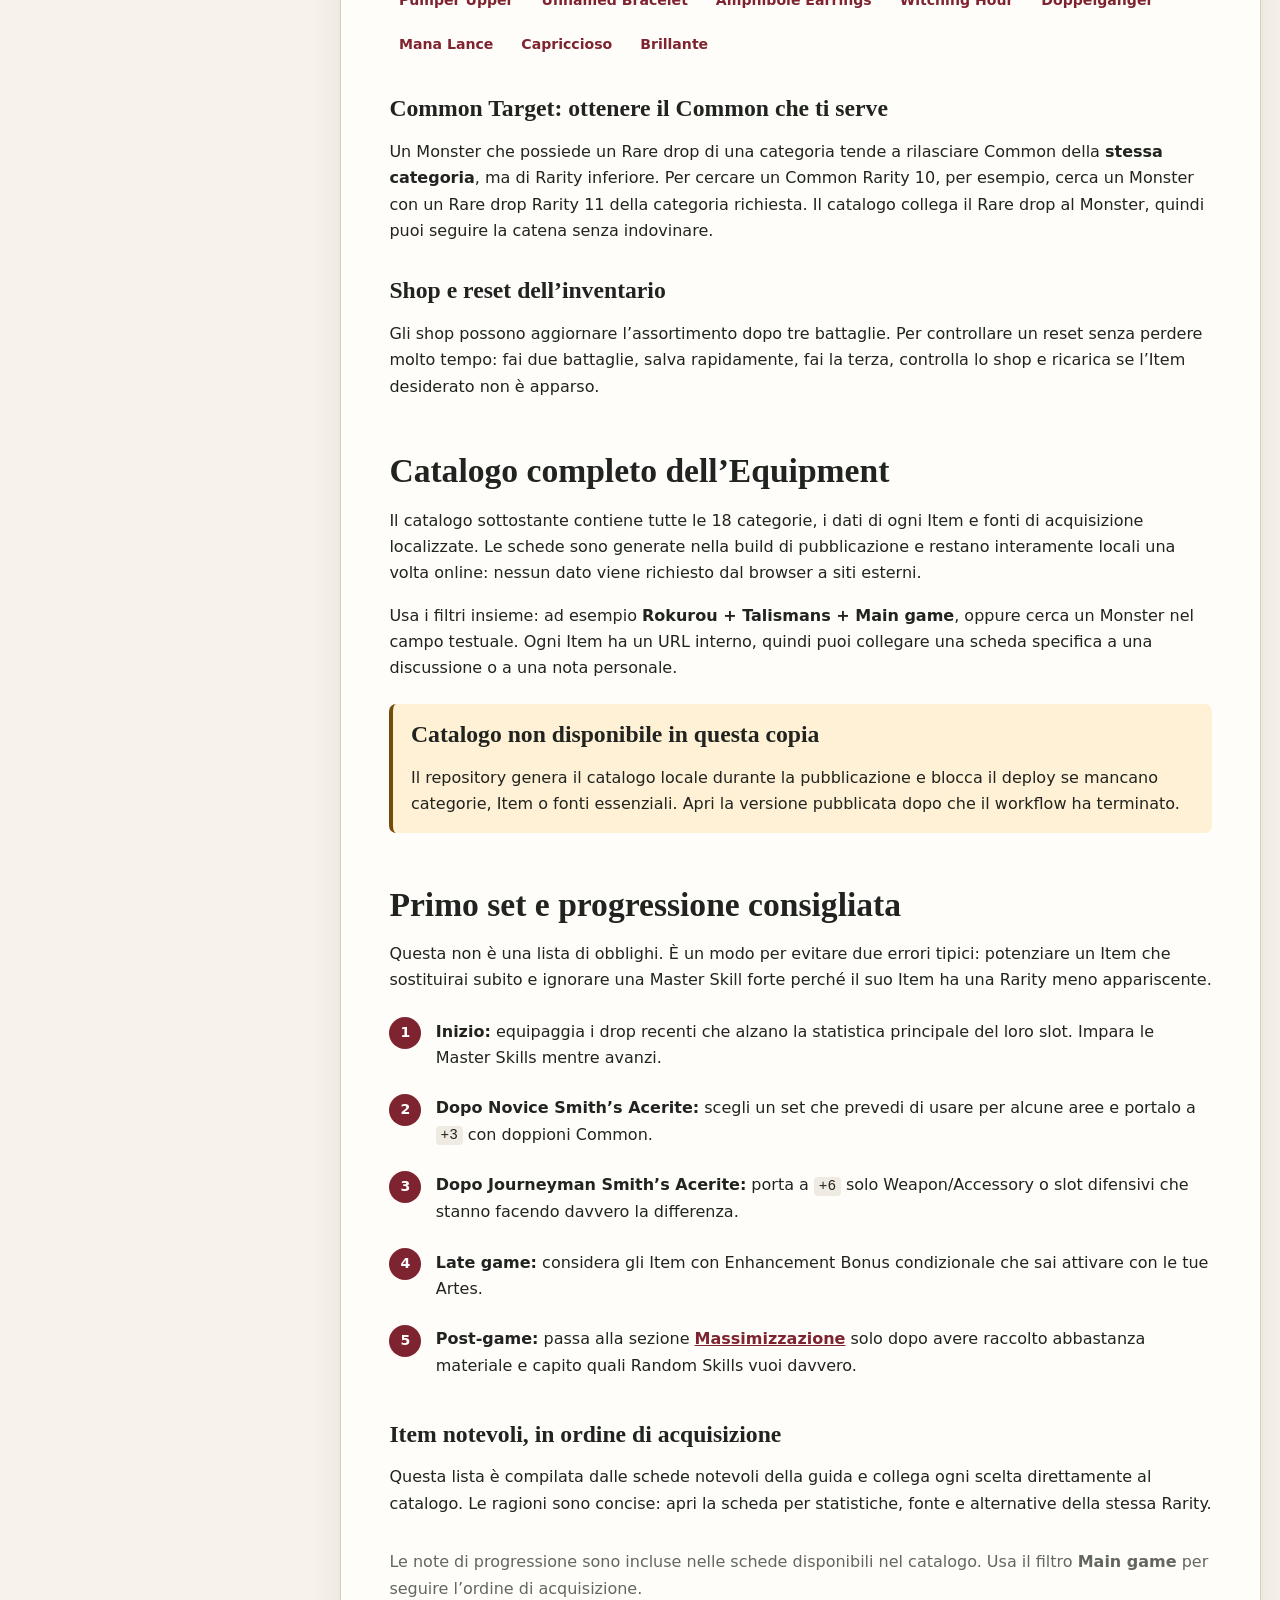
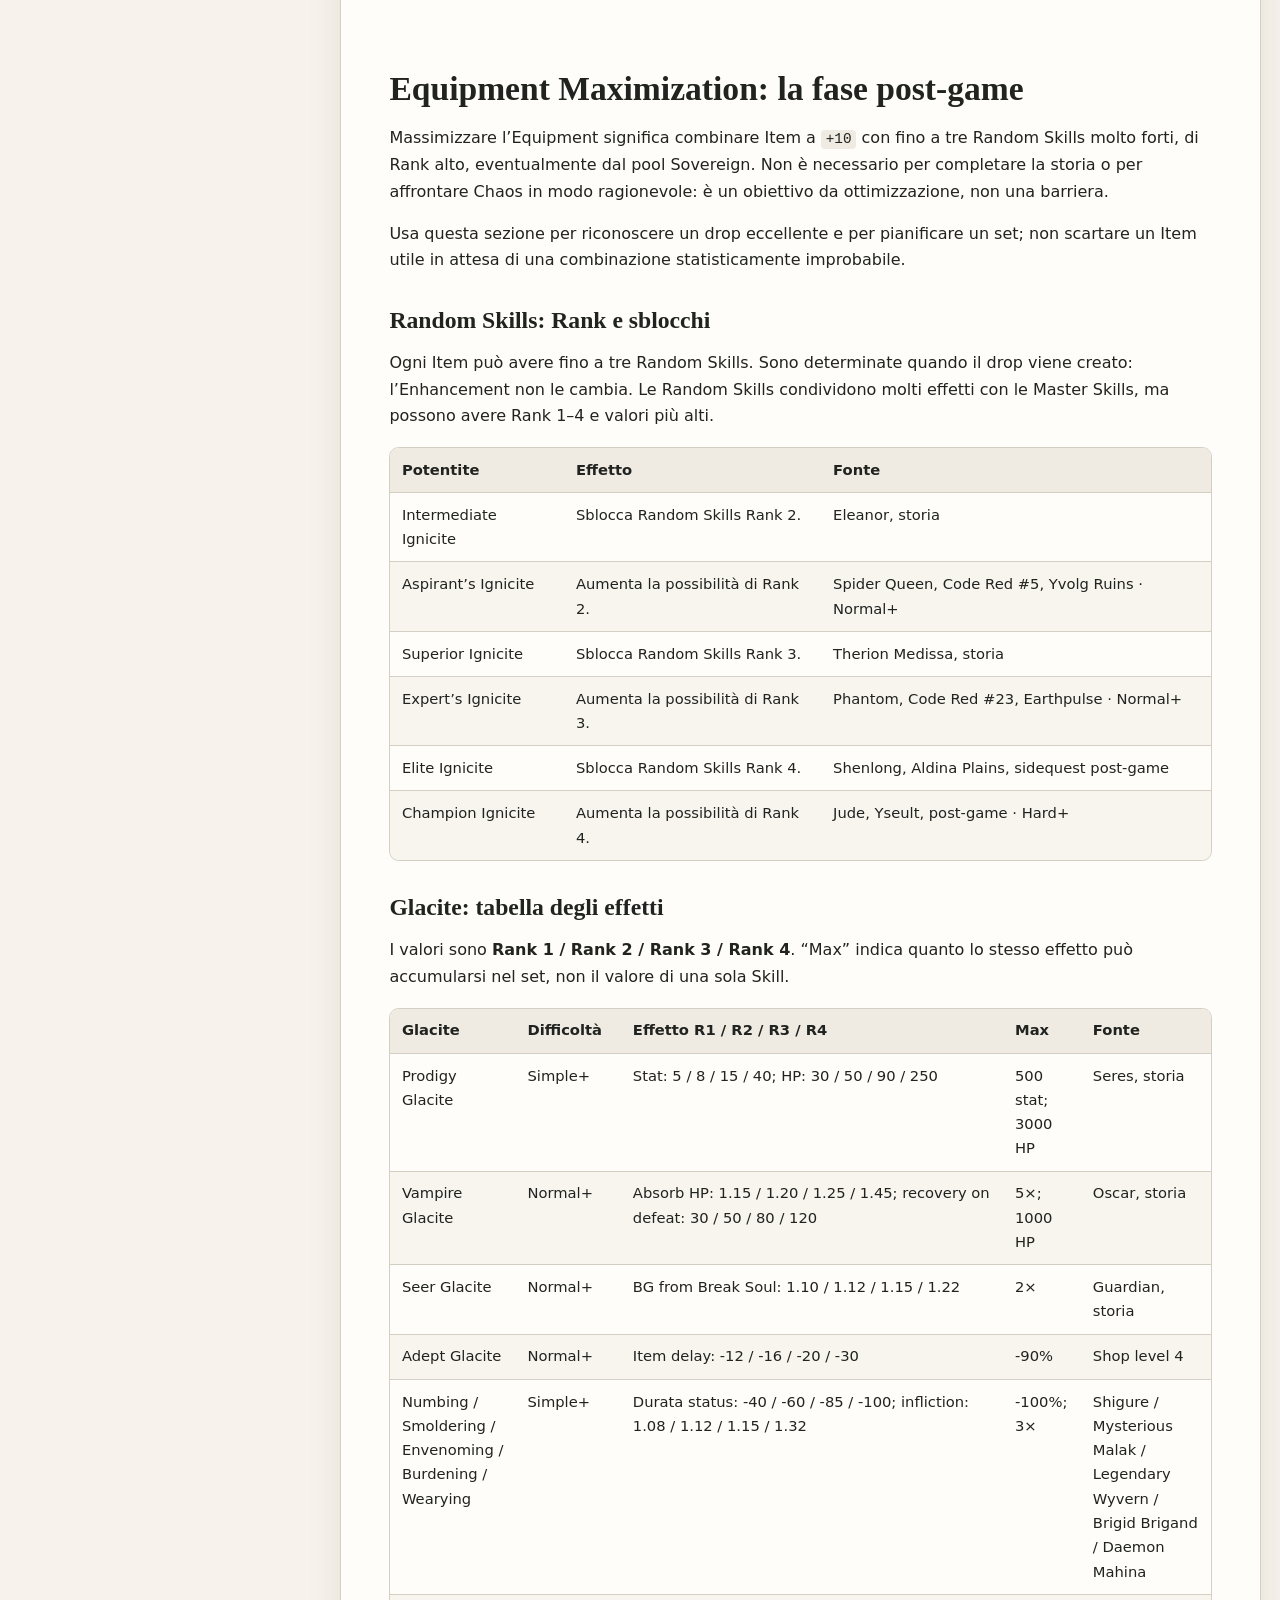
==== commit 13da3ef4: "Enhance CI, catalog validation, and site UI Update GitHub Actions workflow (checkout/setup-python ve" ====
--- a/site/index.html
+++ b/site/index.html
@@ -3,21 +3,28 @@
 <head>
     <meta charset="utf-8">
     <meta name="viewport" content="width=device-width, initial-scale=1">
-    <meta name="description" content="Guida italiana all'equipaggiamento di Tales of Berseria: Enhancement, materiali, drop, Random Skills e Sovereign Acerite.">
-    <title>Tales of Berseria — Guida all'equipaggiamento</title>
+    <meta name="description" content="Guida italiana completa all'Equipment di Tales of Berseria: scelta, potenziamento, materiali, farming, Random Skills e catalogo consultabile.">
+    <title>Tales of Berseria — Guida completa all’Equipment</title>
     <link rel="stylesheet" href="./assets/site.css">
 </head>
 <body>
-    <a class="skip-link" href="#guide">Vai direttamente alla guida</a>
+    <a class="skip-link" href="#guide">Vai alla guida</a>
 
     <header class="site-header">
         <div class="header-content">
             <div>
                 <p class="eyebrow">Tales of Berseria</p>
-                <h1>Guida all'equipaggiamento</h1>
-                <p class="subtitle">Edizione italiana completa per GitHub Pages · spiegata passo per passo</p>
+                <h1>Guida completa all’Equipment</h1>
+                <p class="subtitle">Spiegata per chi parte da zero · catalogo ricercabile · percorsi collegati tra loro</p>
             </div>
             <button id="theme-toggle" class="theme-toggle" type="button" aria-label="Attiva il tema chiaro">Tema chiaro</button>
+        </div>
+        <div class="quick-start" aria-label="Percorsi rapidi">
+            <a href="#adesso">Sto iniziando</a>
+            <a href="#enhancement">Voglio potenziare</a>
+            <a href="#farming">Voglio farmare</a>
+            <a href="#catalogo">Cerco un Item</a>
+            <a href="#postgame">Sono in post-game</a>
         </div>
     </header>
 
@@ -25,9 +32,9 @@
         <aside class="sidebar" aria-label="Navigazione della guida">
             <div class="sidebar-sticky">
                 <label class="search-label" for="search">Cerca nella guida</label>
-                <input id="search" type="search" placeholder="Es. Sovereign Acerite" autocomplete="off">
+                <input id="search" type="search" placeholder="Es. Fine Tempering Powder" autocomplete="off">
                 <p id="search-status" class="search-status" aria-live="polite"></p>
-                <nav id="toc" class="toc" aria-label="Indice"></nav>
+                <nav id="toc" class="toc" aria-label="Indice della guida"></nav>
             </div>
         </aside>
 
@@ -37,7 +44,7 @@
     </main>
 
     <footer class="site-footer">
-        <p>Guida statica in italiano. I nomi di Monster, Item, Skill, Arte, Acerite e località restano in inglese per corrispondere al gioco.</p>
+        <p>Guida statica in italiano. I nomi di Monster, Item, Skill, Arte, Acerite e località rimangono in inglese per coincidere con quelli mostrati dal gioco.</p>
         <p><em>Tales of Berseria</em> e i relativi contenuti appartengono ai rispettivi titolari dei diritti.</p>
     </footer>
 
--- a/site/assets/site.css
+++ b/site/assets/site.css
@@ -694,3 +694,171 @@
         gap: 0.2rem;
     }
 }
+
+/* Cross-reference and catalogue extensions */
+.link-grid {
+    display: grid;
+    grid-template-columns: repeat(auto-fit, minmax(190px, 1fr));
+    gap: 0.7rem;
+    margin: 1.25rem 0 0;
+}
+
+.link-grid a {
+    display: grid;
+    gap: 0.2rem;
+    padding: 0.85rem 0.95rem;
+    border: 1px solid var(--border);
+    border-radius: 0.65rem;
+    background: var(--surface);
+    text-decoration: none;
+}
+
+.link-grid a:hover,
+.link-grid a:focus-visible {
+    border-color: var(--accent);
+    transform: translateY(-1px);
+}
+
+.link-grid span,
+.noteworthy-meta,
+.source-badge,
+.phase-badge {
+    color: var(--muted);
+    font-size: 0.82rem;
+}
+
+.item-link-list {
+    display: flex;
+    flex-wrap: wrap;
+    gap: 0.55rem;
+}
+
+.item-link-list a {
+    padding: 0.38rem 0.6rem;
+    border: 1px solid var(--border);
+    border-radius: 999px;
+    font-size: 0.88rem;
+    text-decoration: none;
+}
+
+.item-link-missing {
+    opacity: 0.65;
+}
+
+.noteworthy-list {
+    display: grid;
+    grid-template-columns: repeat(auto-fit, minmax(250px, 1fr));
+    gap: 0.8rem;
+}
+
+.noteworthy-card {
+    padding: 1rem;
+    border: 1px solid var(--border);
+    border-radius: 0.7rem;
+    background: var(--surface);
+}
+
+.noteworthy-card h4,
+.noteworthy-card p {
+    margin: 0.25rem 0;
+}
+
+.catalog-toolbar {
+    display: grid;
+    grid-template-columns: repeat(4, minmax(0, 1fr));
+    gap: 0.55rem 0.75rem;
+    align-items: end;
+    padding: 1rem;
+    border: 1px solid var(--border);
+    border-radius: 0.7rem;
+    background: var(--surface-muted);
+}
+
+.catalog-toolbar label {
+    font-weight: 750;
+    font-size: 0.88rem;
+}
+
+.catalog-toolbar input,
+.catalog-toolbar select {
+    width: 100%;
+    min-height: 2.45rem;
+}
+
+.catalog-status {
+    grid-column: 1 / -1;
+    margin: 0.1rem 0 0;
+    color: var(--muted);
+    font-size: 0.88rem;
+}
+
+.catalog-category {
+    margin: 1rem 0;
+    background: var(--surface);
+}
+
+.catalog-category summary {
+    display: flex;
+    align-items: baseline;
+    justify-content: space-between;
+    gap: 1rem;
+    padding: 0.85rem 1rem;
+    background: var(--surface-muted);
+}
+
+.catalog-table {
+    min-width: 1420px;
+    font-size: 0.82rem;
+}
+
+.catalog-table th,
+.catalog-table td {
+    vertical-align: top;
+}
+
+.catalog-table tr:target {
+    outline: 3px solid var(--accent);
+    outline-offset: -3px;
+}
+
+.source-badge,
+.phase-badge {
+    display: inline-block;
+    padding: 0.1rem 0.35rem;
+    border: 1px solid var(--border);
+    border-radius: 999px;
+    white-space: nowrap;
+}
+
+.glossary {
+    display: grid;
+    grid-template-columns: minmax(140px, 0.28fr) 1fr;
+    gap: 0.65rem 1rem;
+}
+
+.glossary dt {
+    font-weight: 800;
+}
+
+.glossary dd {
+    margin: 0;
+}
+
+@media (max-width: 900px) {
+    .catalog-toolbar {
+        grid-template-columns: repeat(2, minmax(0, 1fr));
+    }
+}
+
+@media (max-width: 650px) {
+    .catalog-toolbar,
+    .glossary {
+        grid-template-columns: 1fr;
+    }
+
+    .catalog-category summary {
+        align-items: flex-start;
+        flex-direction: column;
+        gap: 0.25rem;
+    }
+}
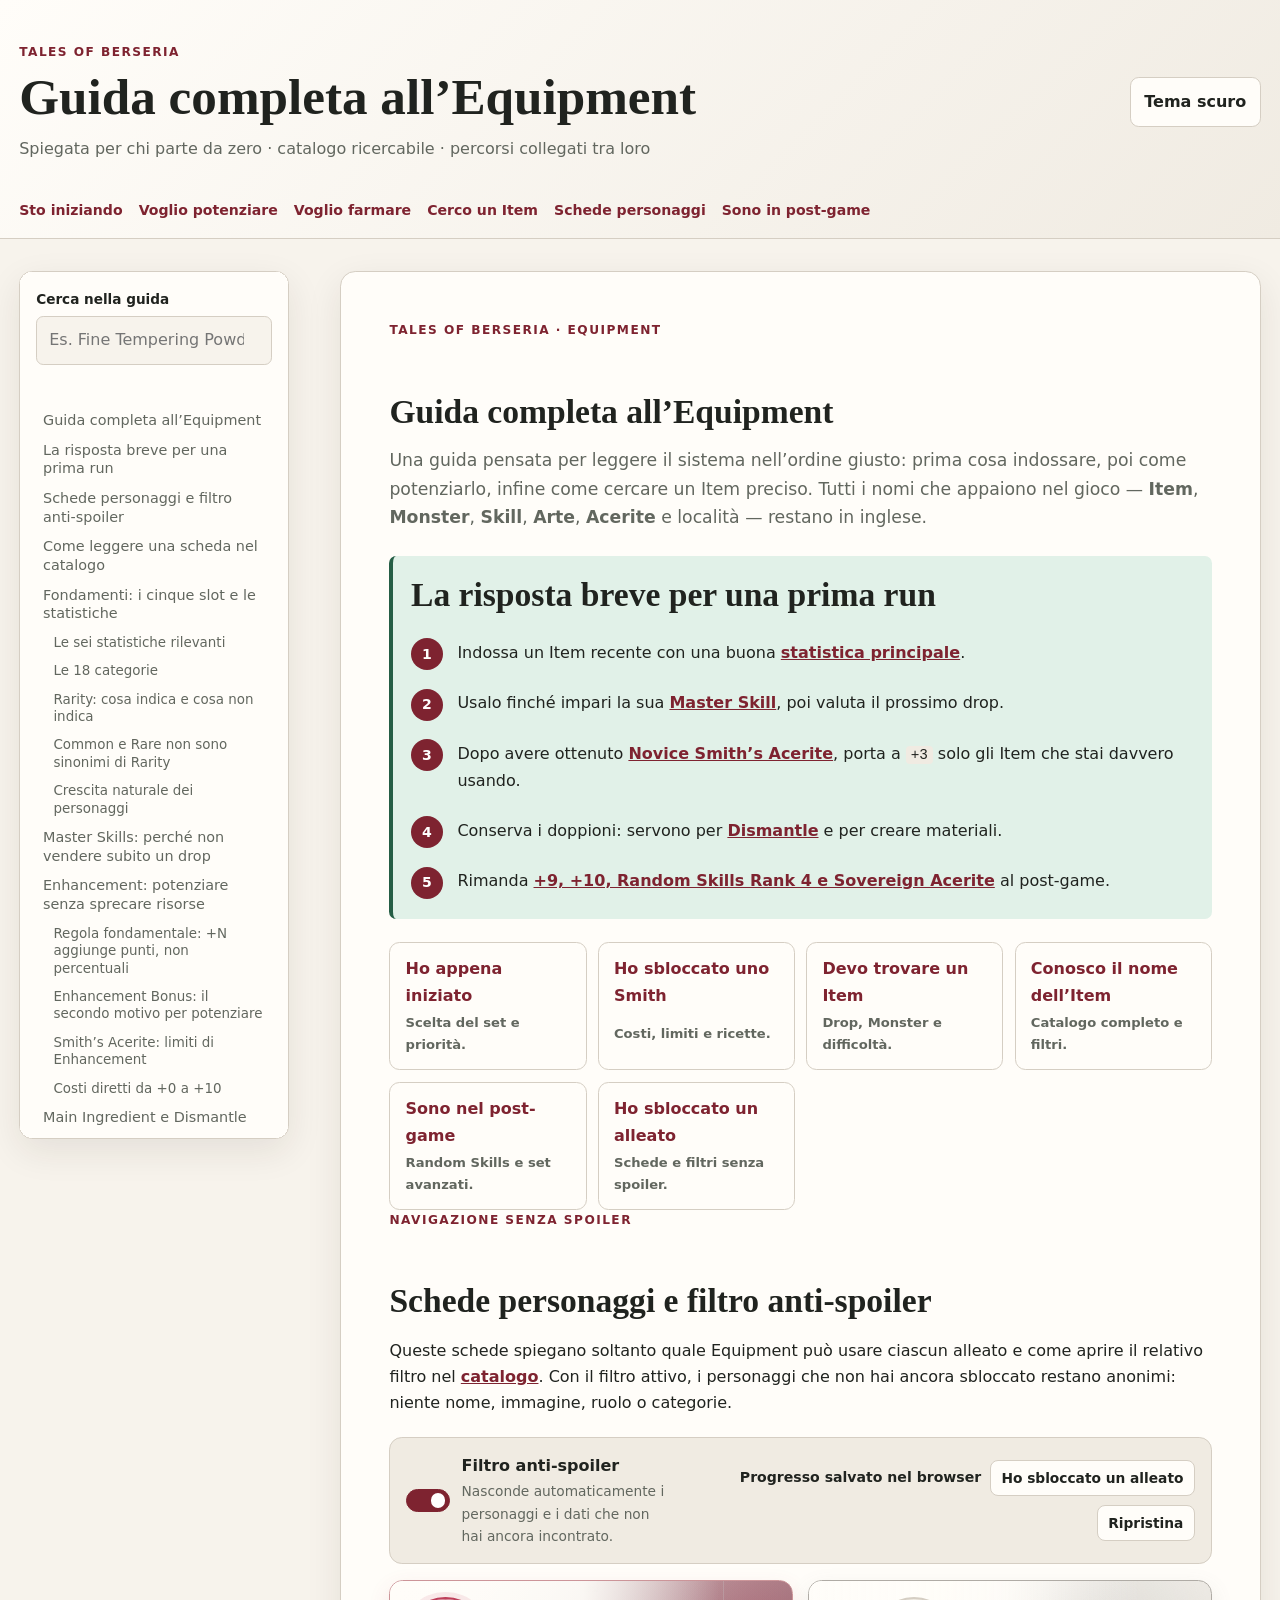
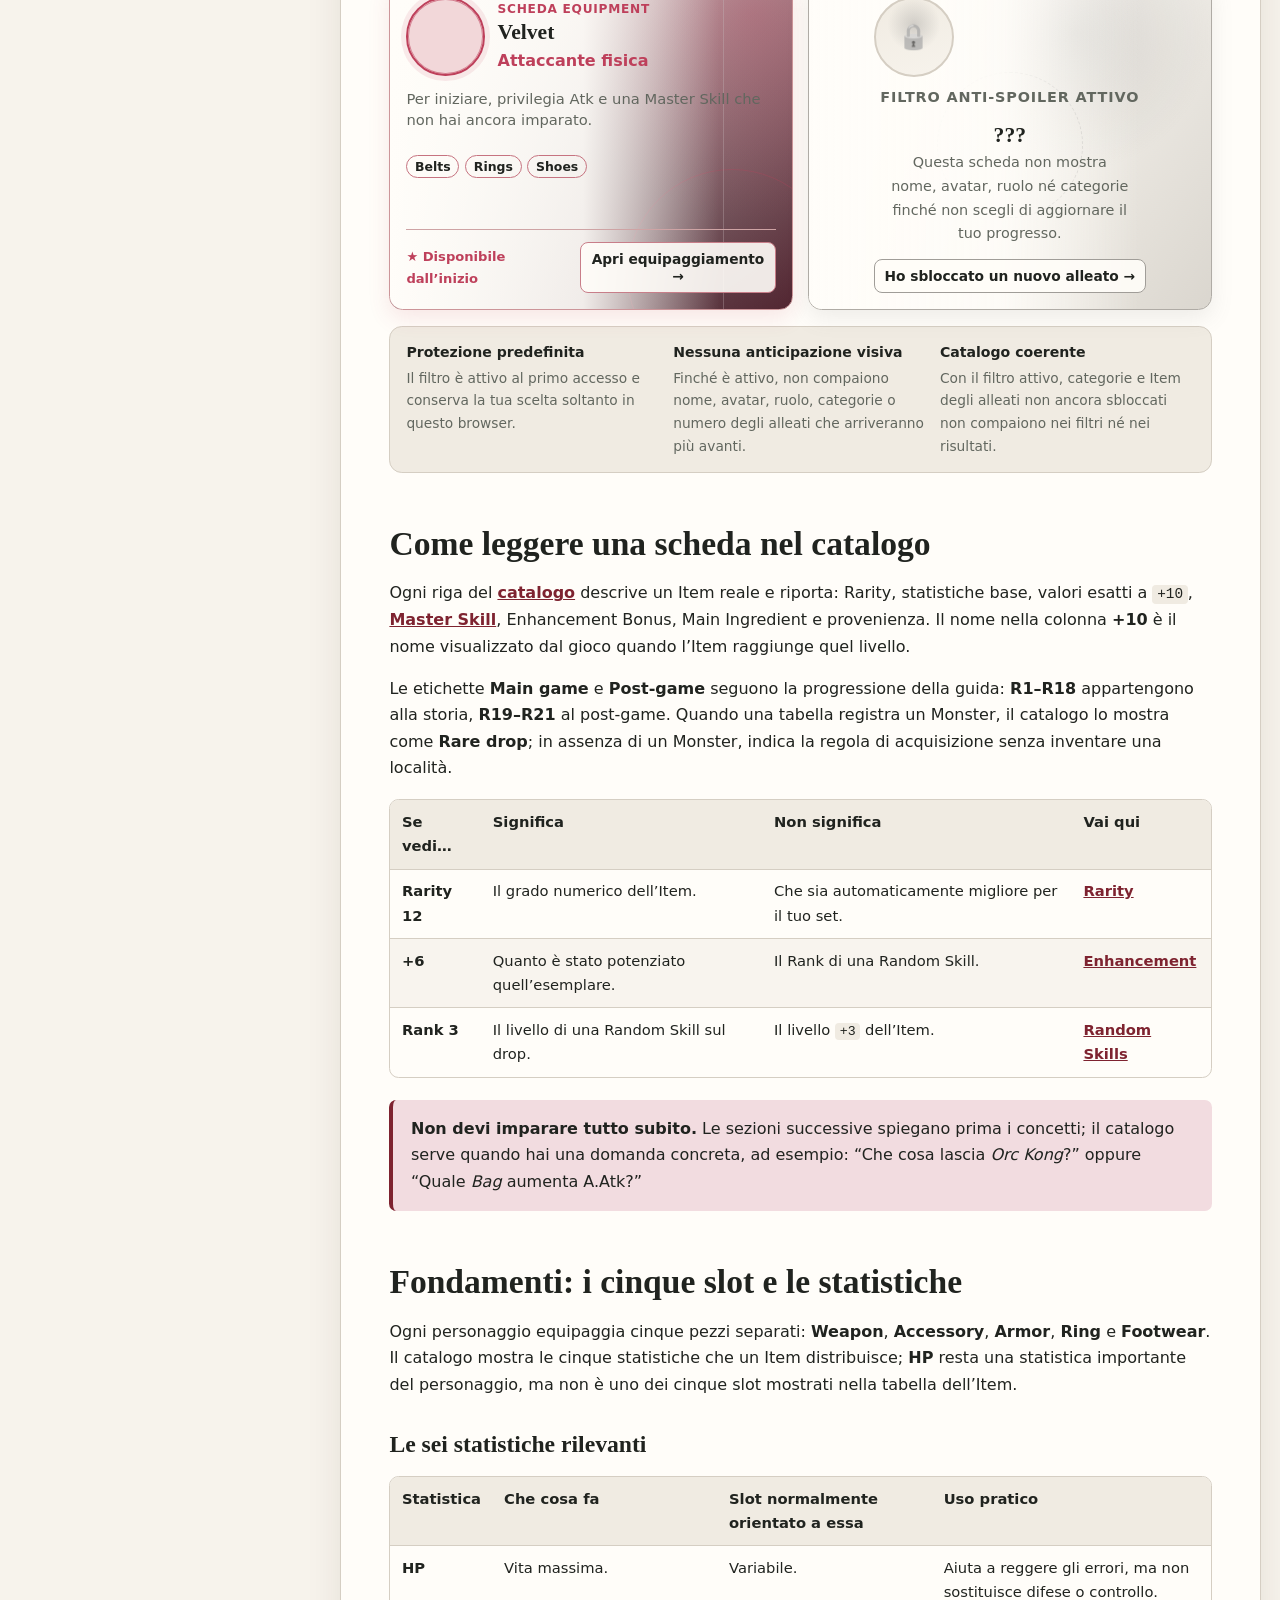
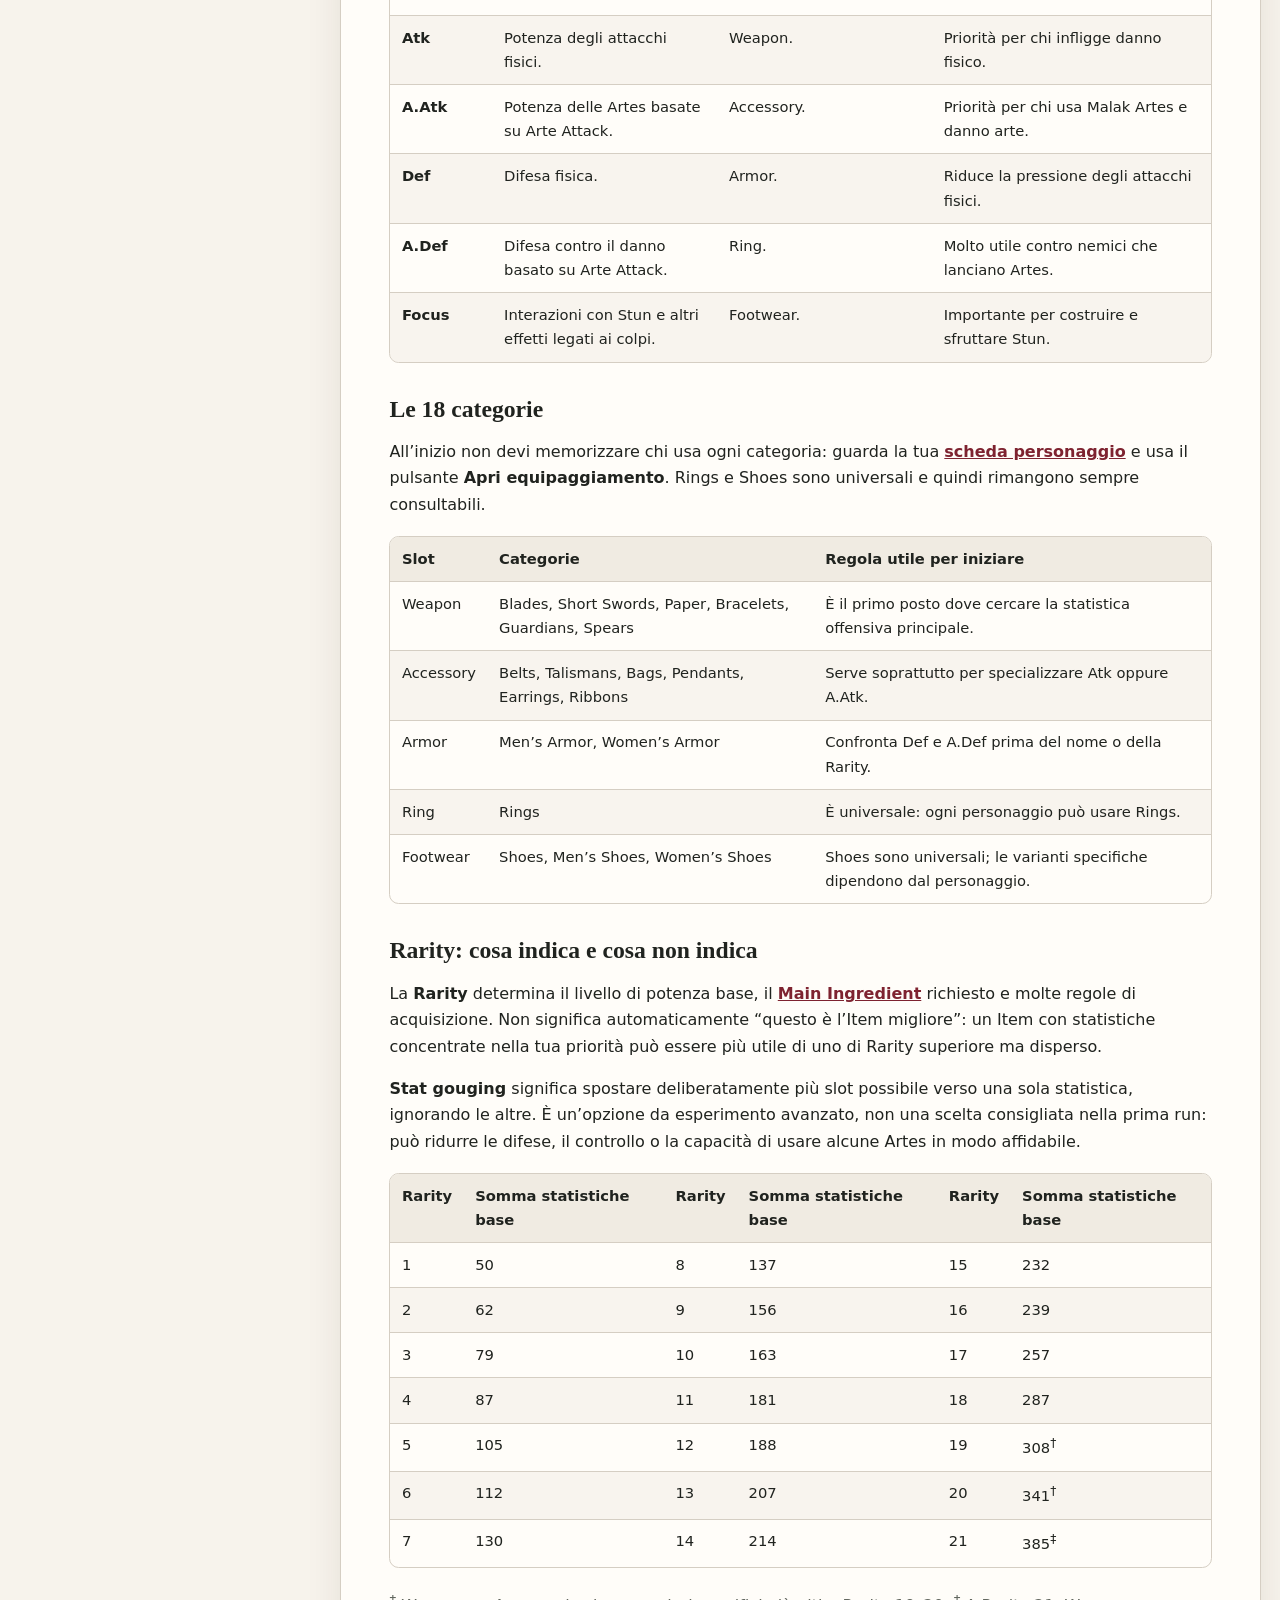
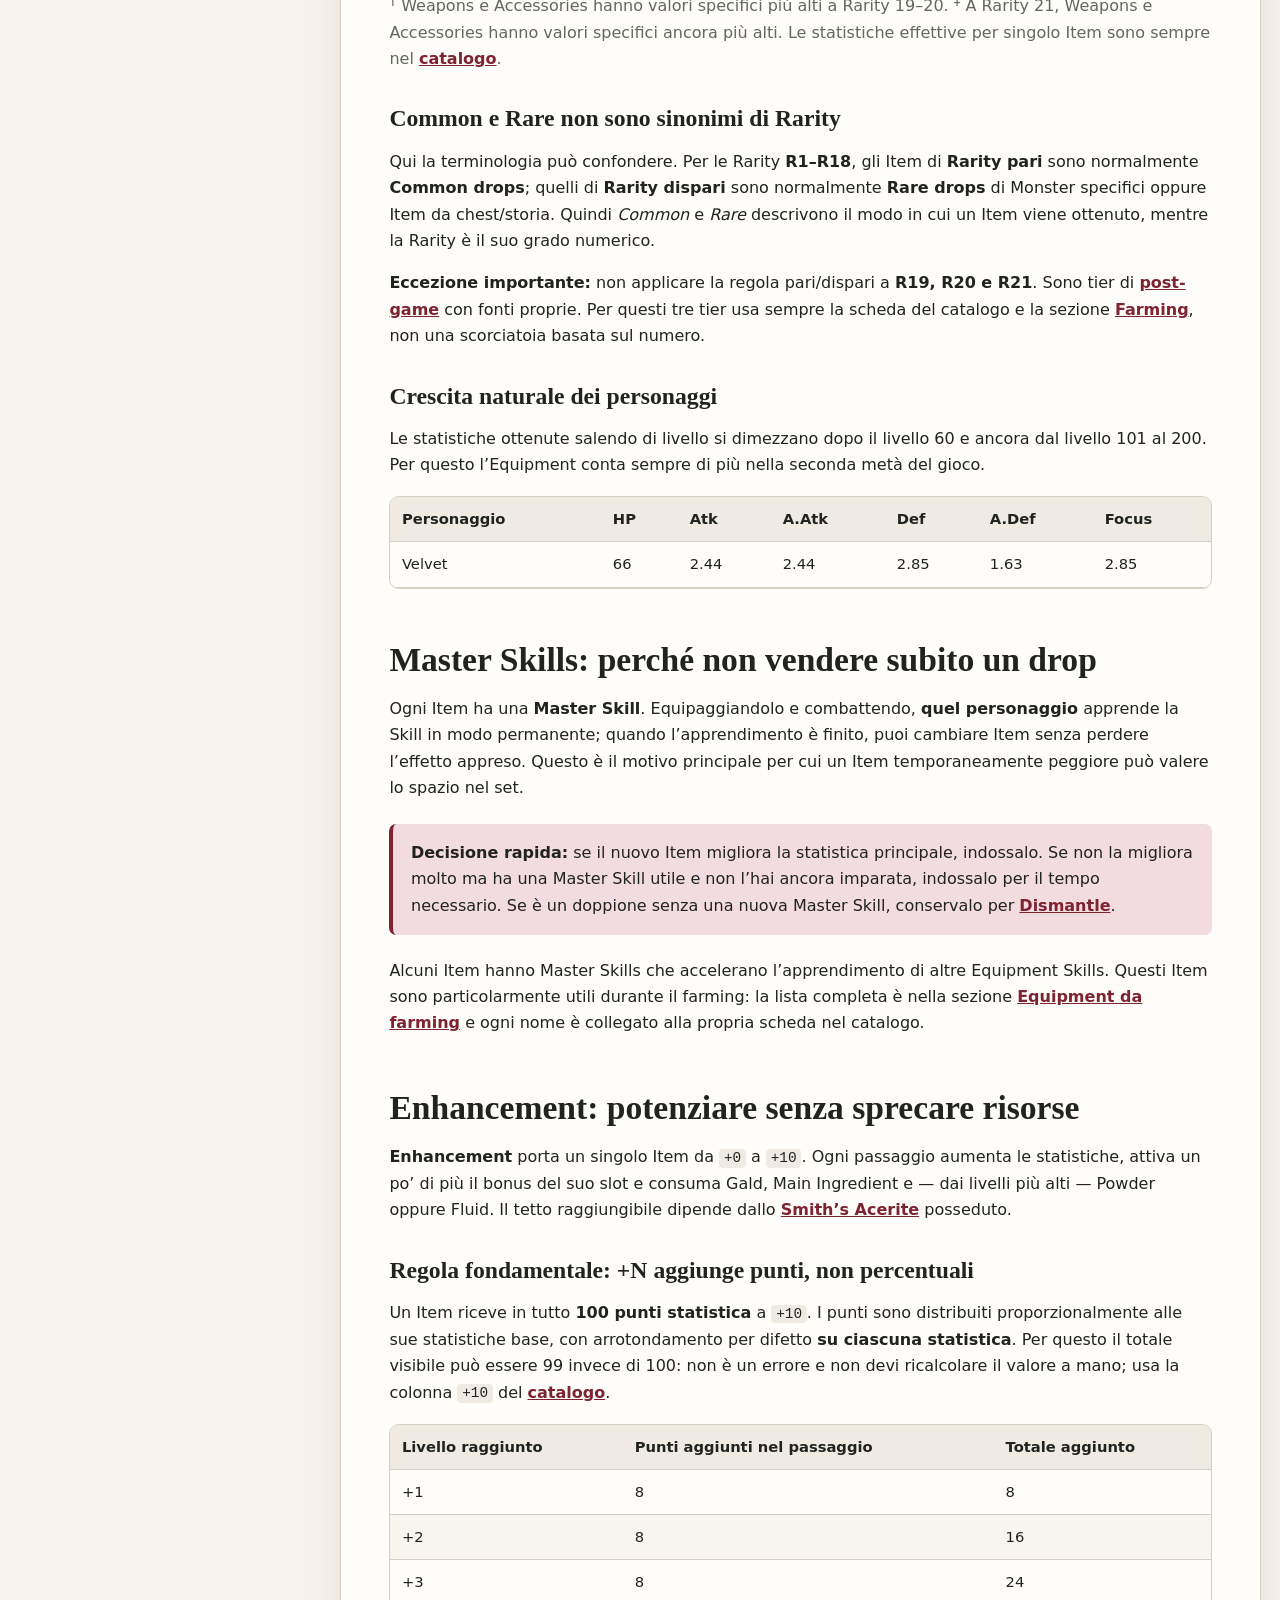
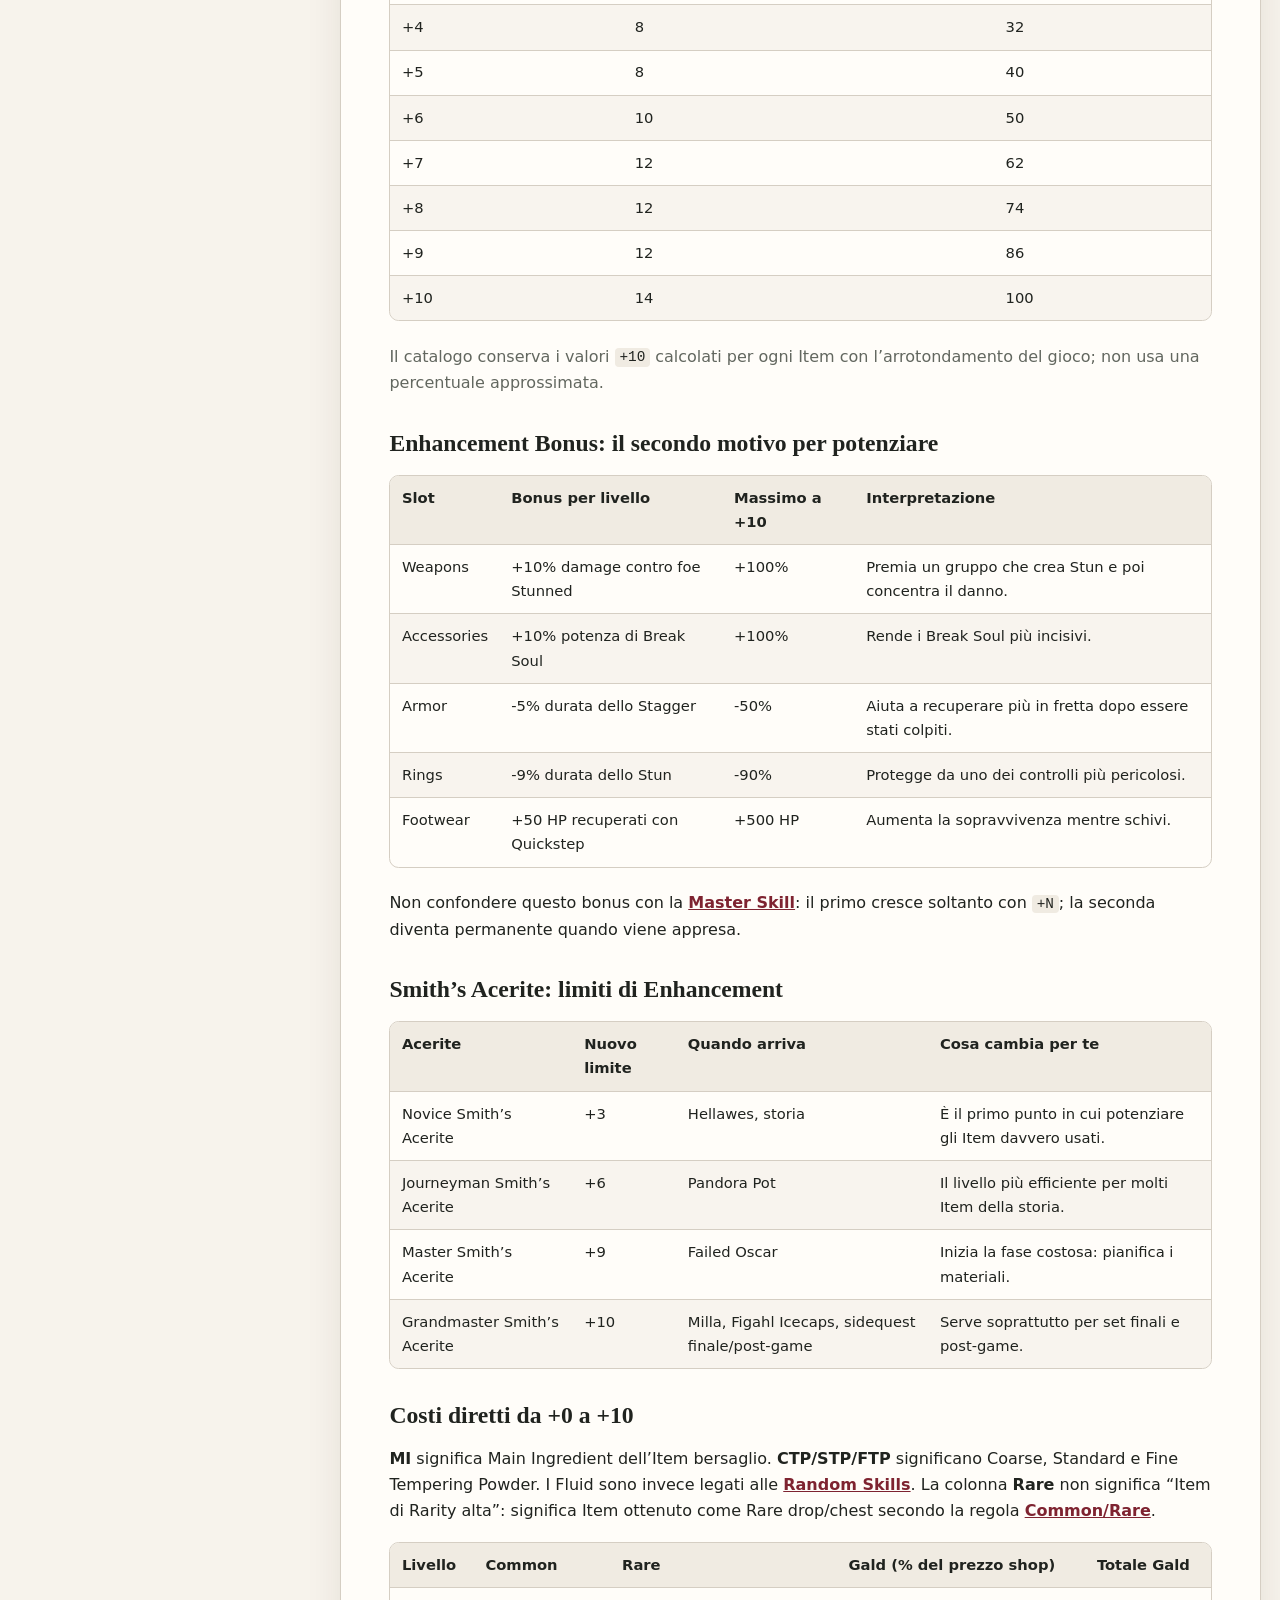
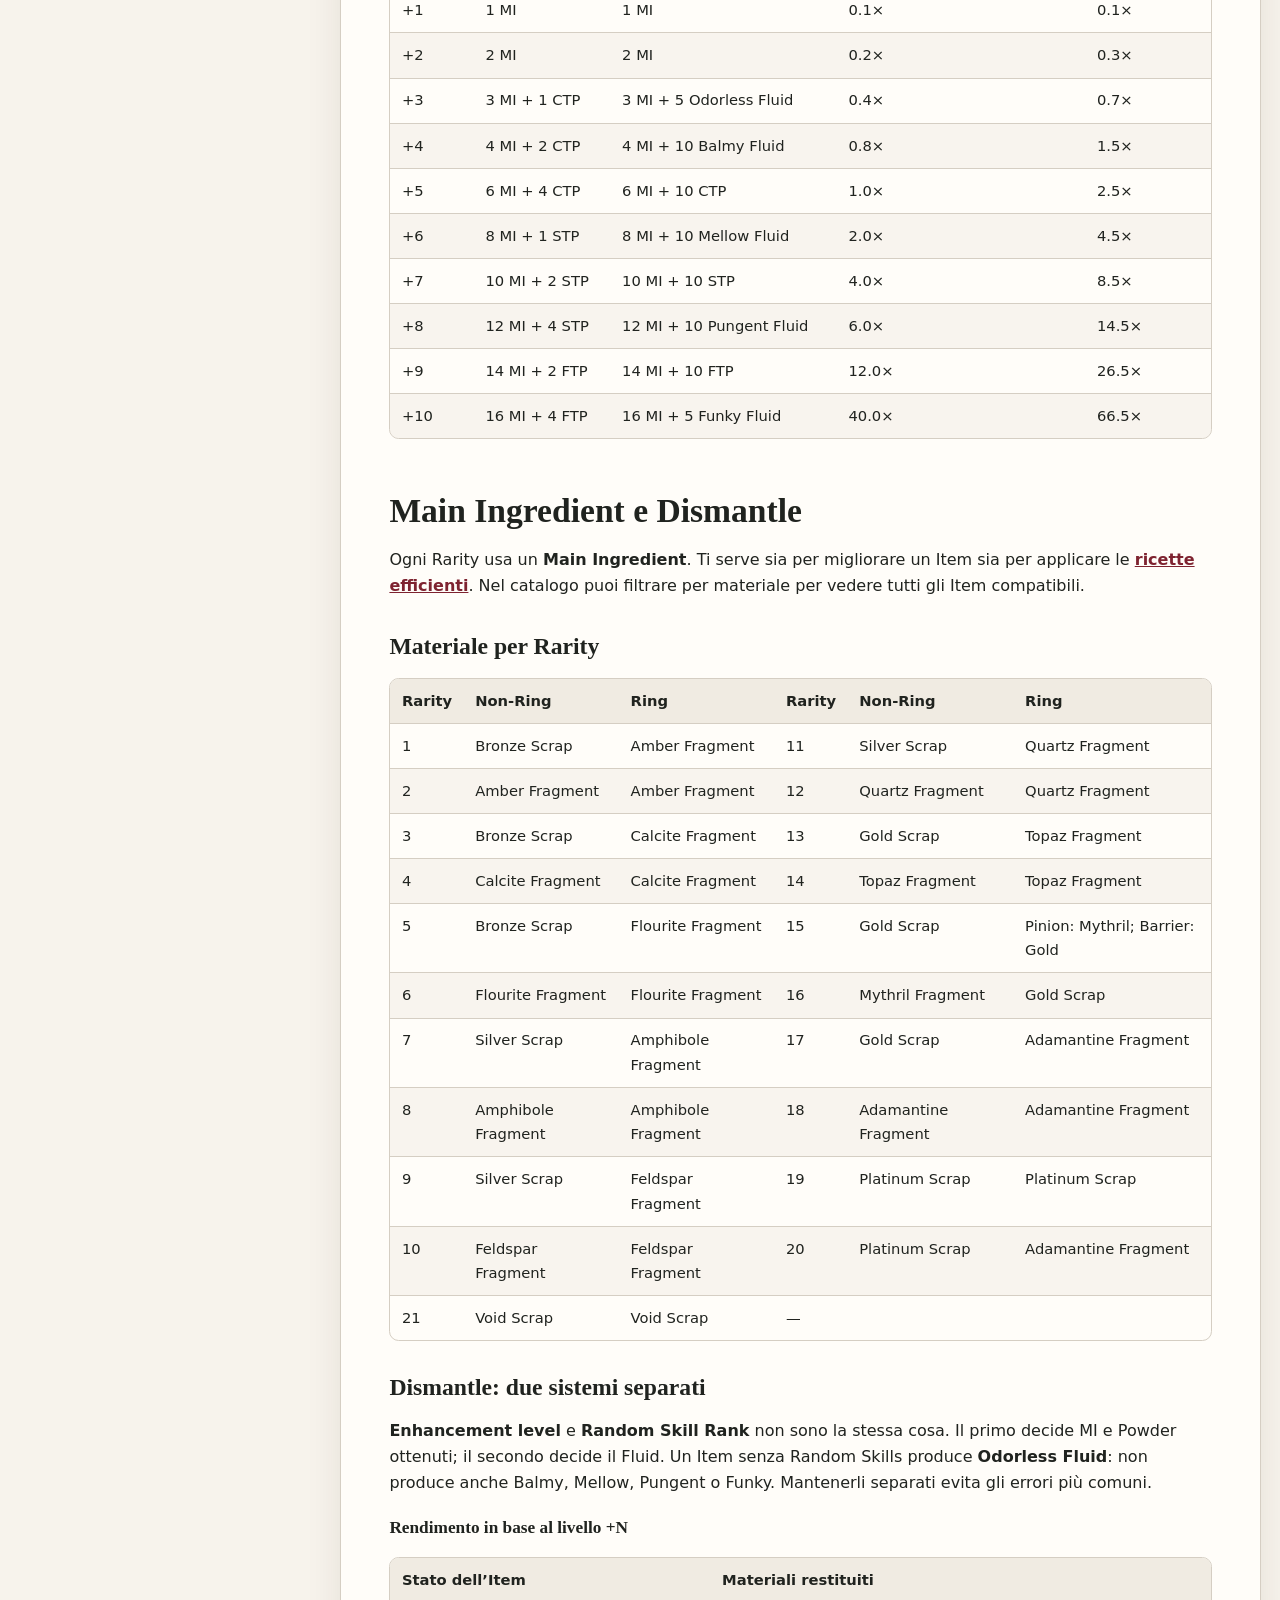
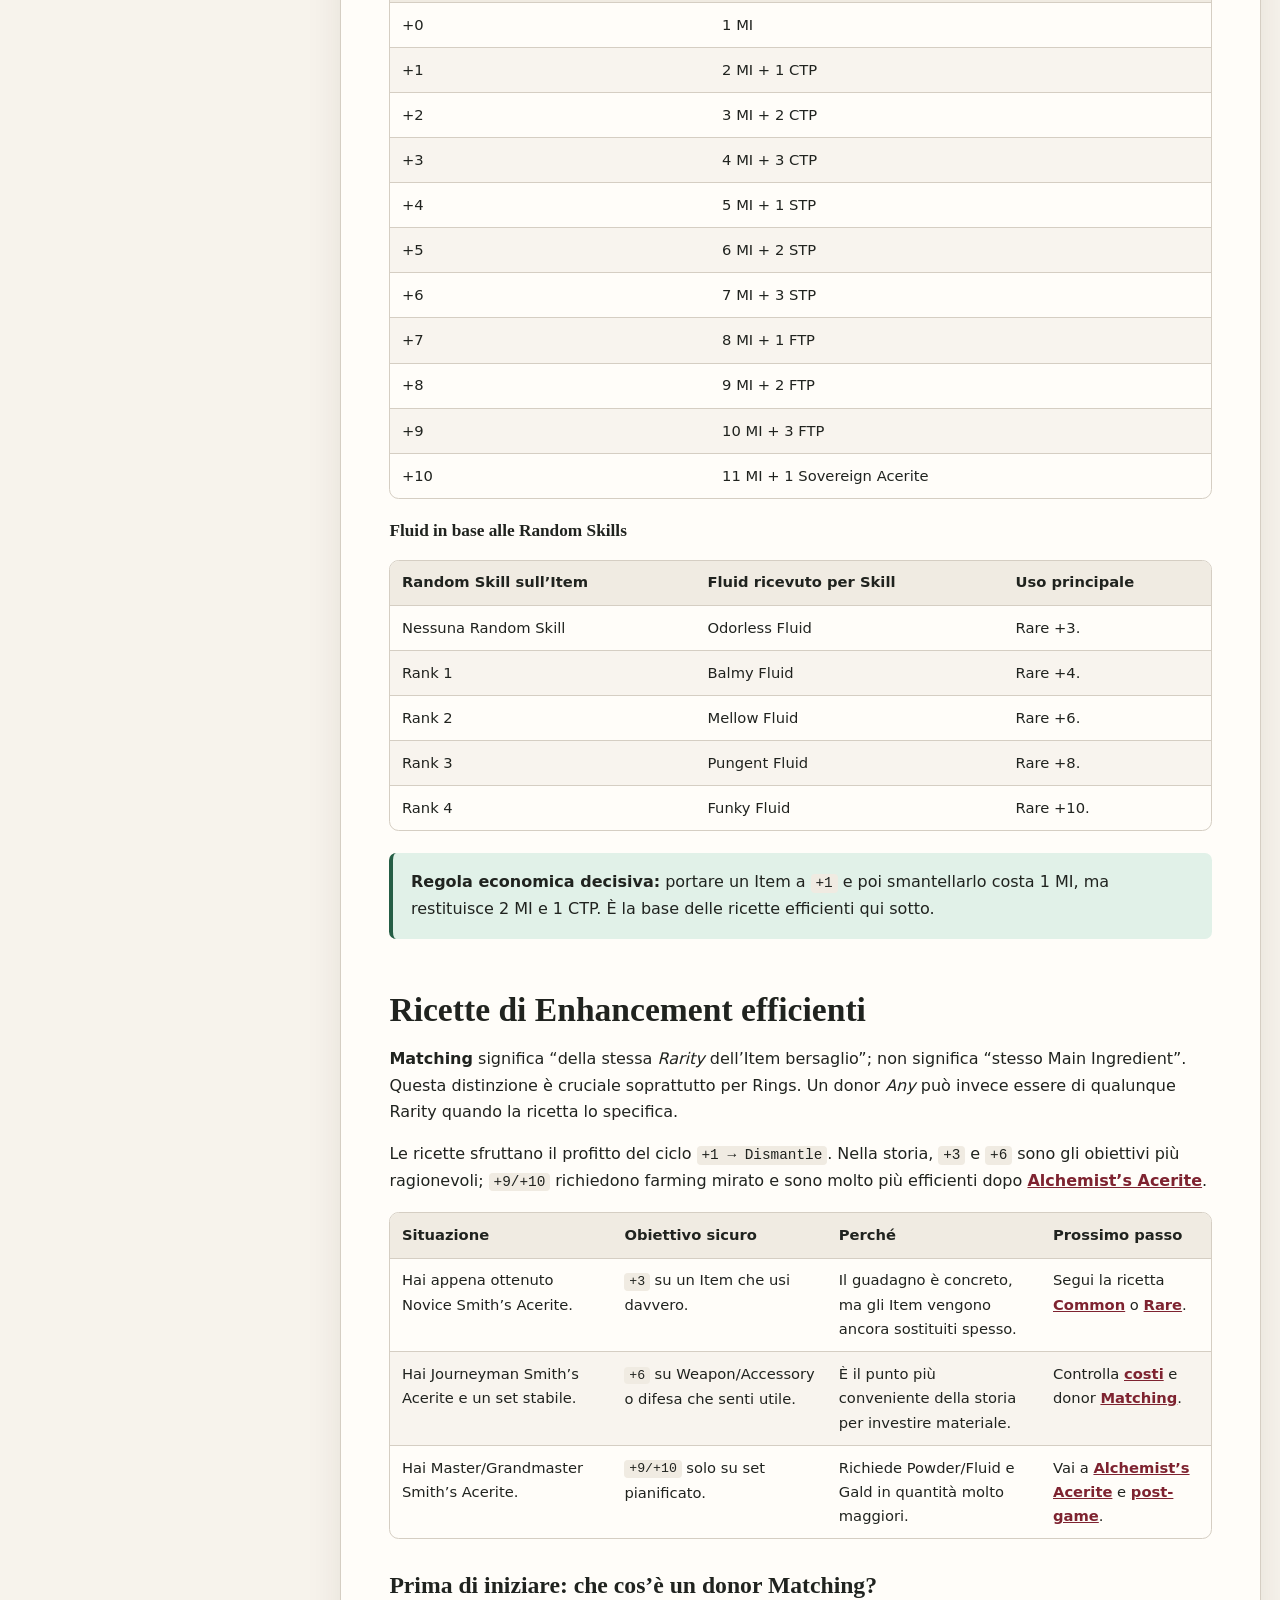
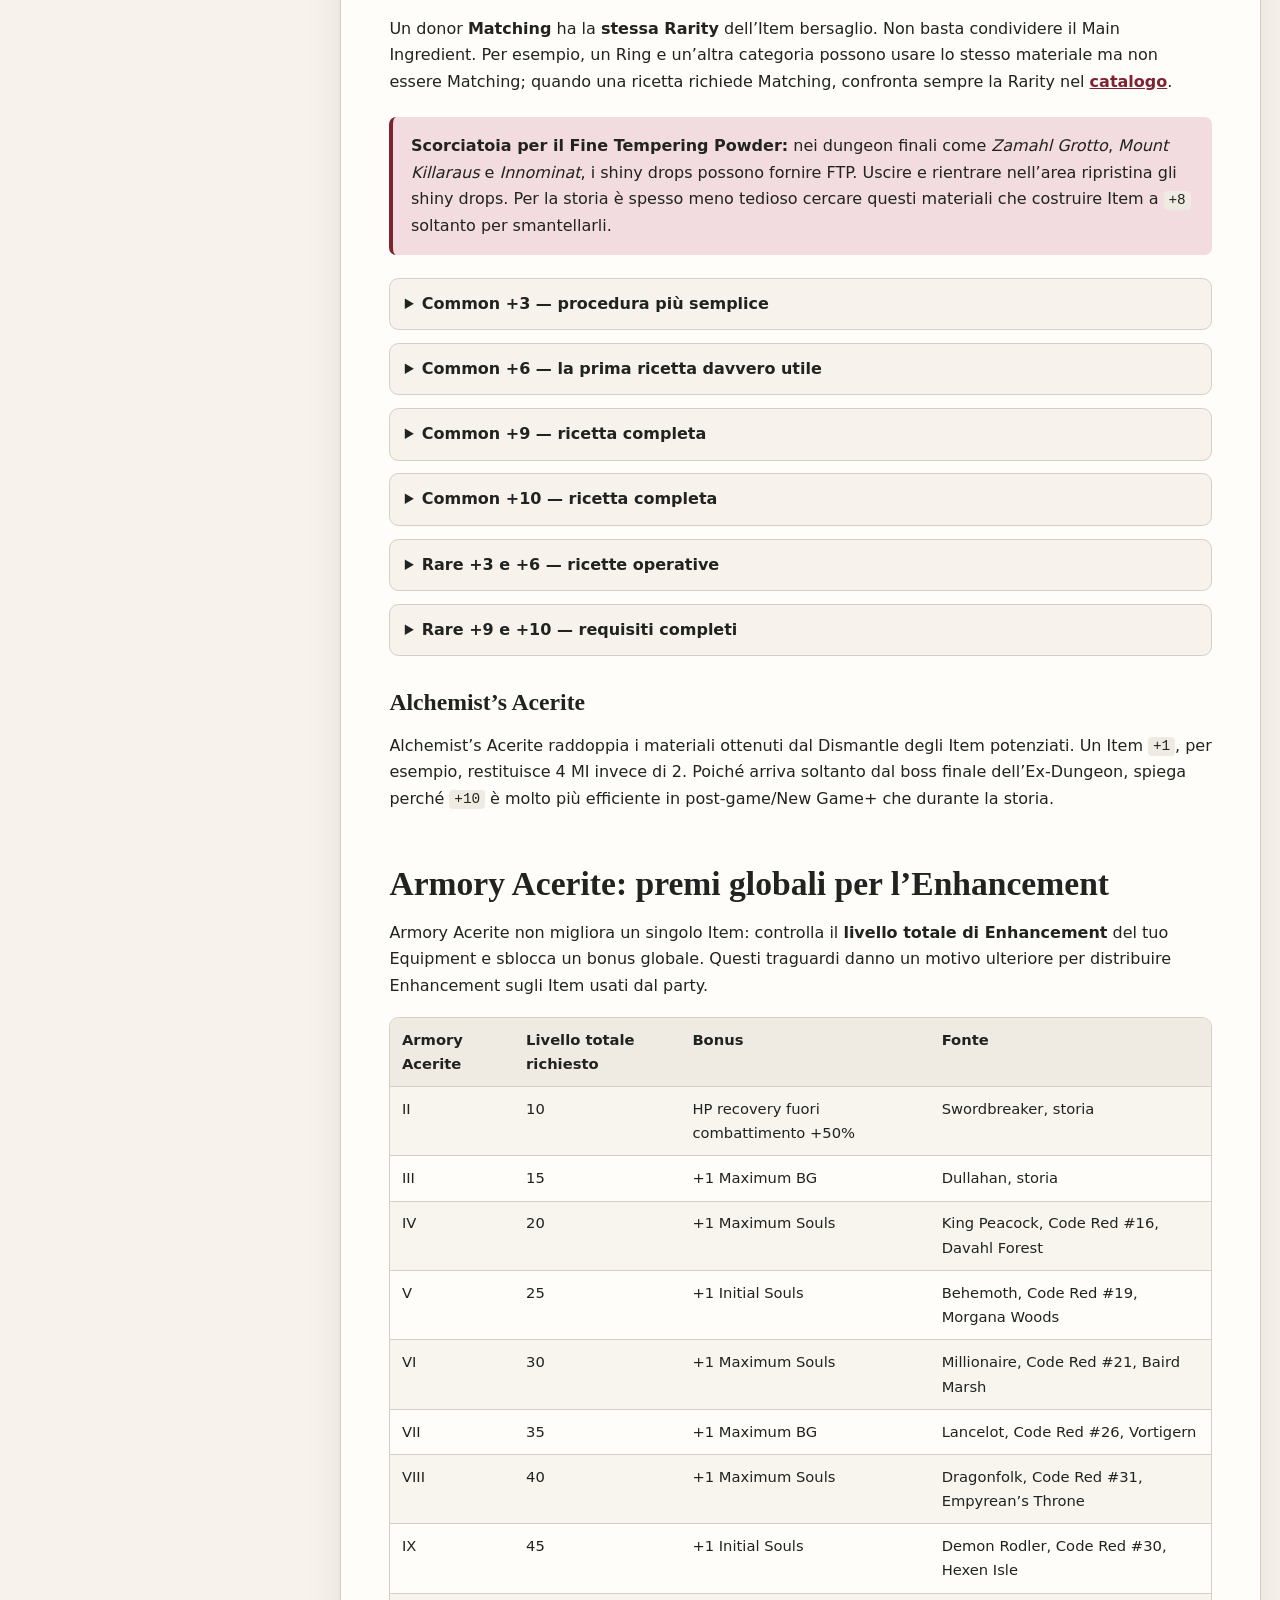
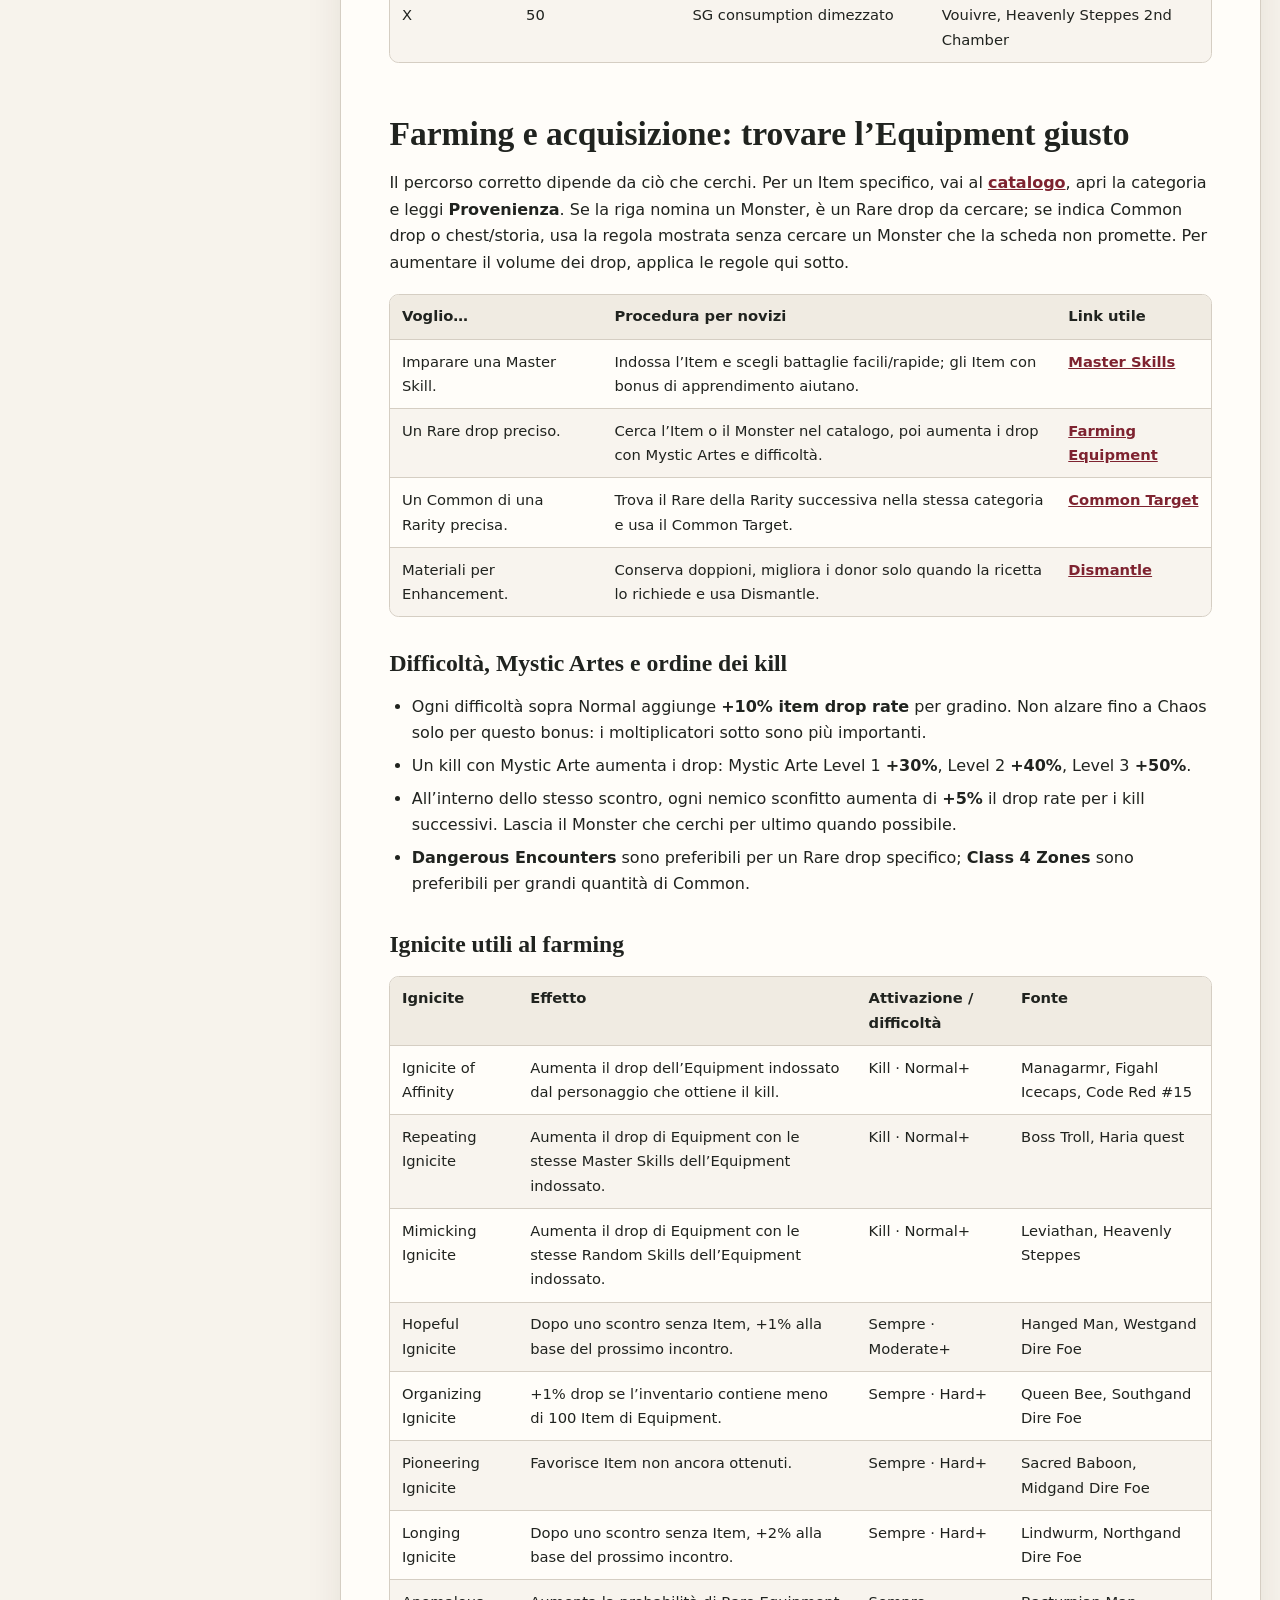
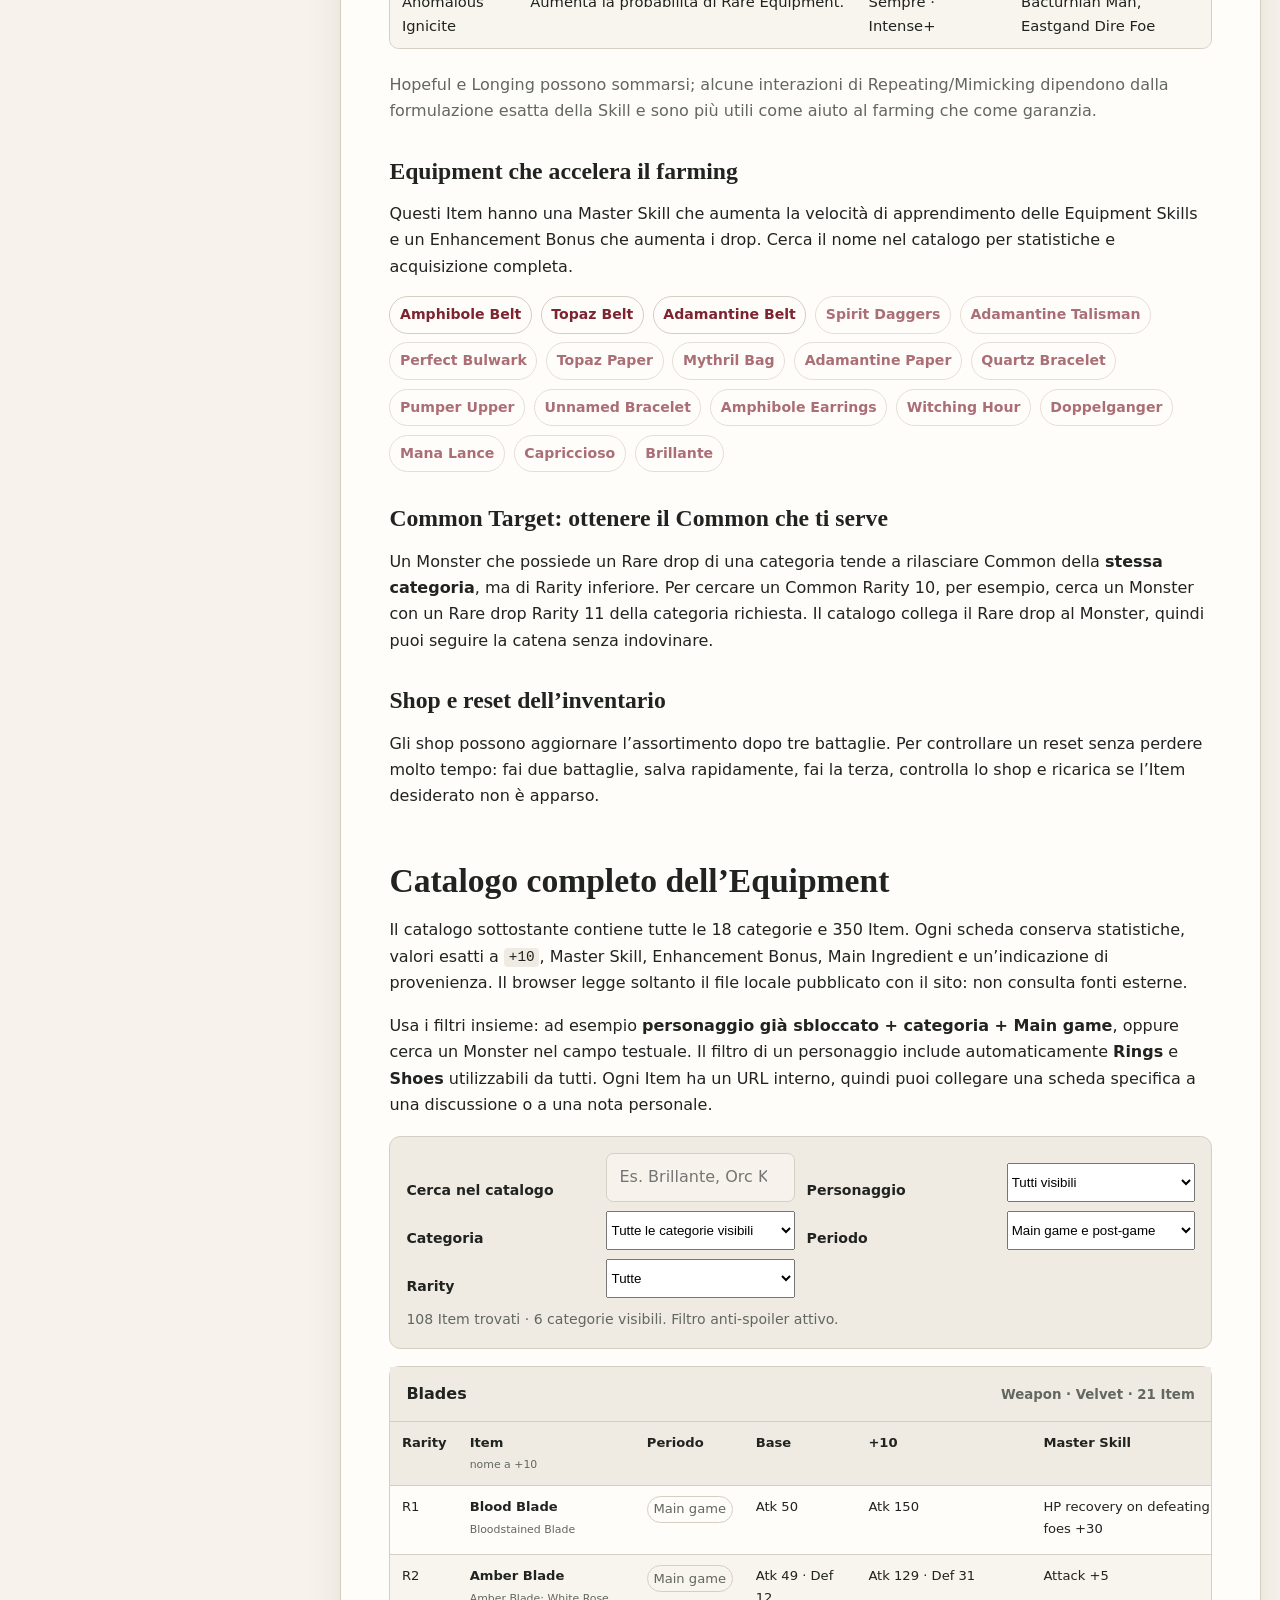
==== commit 9c1452ab: "Add character cards and spoiler filter Introduce character sheets and a newcomer-safe spoiler filter" ====
--- a/site/index.html
+++ b/site/index.html
@@ -24,6 +24,7 @@
             <a href="#enhancement">Voglio potenziare</a>
             <a href="#farming">Voglio farmare</a>
             <a href="#catalogo">Cerco un Item</a>
+            <a href="#personaggi">Schede personaggi</a>
             <a href="#postgame">Sono in post-game</a>
         </div>
     </header>
--- a/site/assets/site.css
+++ b/site/assets/site.css
@@ -707,7 +707,7 @@
     display: grid;
     gap: 0.2rem;
     padding: 0.85rem 0.95rem;
-    border: 1px solid var(--border);
+    border: 1px solid var(--line);
     border-radius: 0.65rem;
     background: var(--surface);
     text-decoration: none;
@@ -735,7 +735,7 @@
 
 .item-link-list a {
     padding: 0.38rem 0.6rem;
-    border: 1px solid var(--border);
+    border: 1px solid var(--line);
     border-radius: 999px;
     font-size: 0.88rem;
     text-decoration: none;
@@ -753,7 +753,7 @@
 
 .noteworthy-card {
     padding: 1rem;
-    border: 1px solid var(--border);
+    border: 1px solid var(--line);
     border-radius: 0.7rem;
     background: var(--surface);
 }
@@ -769,7 +769,7 @@
     gap: 0.55rem 0.75rem;
     align-items: end;
     padding: 1rem;
-    border: 1px solid var(--border);
+    border: 1px solid var(--line);
     border-radius: 0.7rem;
     background: var(--surface-muted);
 }
@@ -825,7 +825,7 @@
 .phase-badge {
     display: inline-block;
     padding: 0.1rem 0.35rem;
-    border: 1px solid var(--border);
+    border: 1px solid var(--line);
     border-radius: 999px;
     white-space: nowrap;
 }
@@ -862,3 +862,529 @@
         gap: 0.25rem;
     }
 }
+
+/* Navigation and accessibility refinements */
+.quick-start {
+    display: flex;
+    flex-wrap: wrap;
+    gap: 0.35rem 1rem;
+    width: min(1440px, calc(100% - 2.4rem));
+    margin: 0 auto;
+    padding: 0 0 1rem;
+}
+
+.quick-start a {
+    color: var(--accent);
+    font-size: 0.88rem;
+    font-weight: 800;
+    text-decoration: none;
+}
+
+.quick-start a:hover,
+.quick-start a:focus-visible {
+    color: var(--accent-strong);
+    text-decoration: underline;
+    text-underline-offset: 0.18rem;
+}
+
+.link-grid a {
+    border-color: var(--line);
+}
+
+.link-grid a:focus-visible,
+.catalog-category summary:focus-visible,
+summary:focus-visible {
+    outline: 2px solid var(--accent);
+    outline-offset: 2px;
+}
+
+.catalog-table tr:target {
+    outline: 3px solid var(--accent);
+    outline-offset: -3px;
+    background: var(--accent-soft) !important;
+}
+
+.source-badge,
+.phase-badge {
+    white-space: nowrap;
+}
+
+@media (max-width: 850px) {
+    .quick-start {
+        padding-bottom: 0.85rem;
+    }
+}
+
+@media (max-width: 520px) {
+    .quick-start {
+        width: min(100% - 1rem, 1440px);
+        gap: 0.25rem 0.75rem;
+    }
+}
+
+/* Character cards and newcomer-safe spoiler controls */
+.character-section {
+    scroll-margin-top: 1rem;
+}
+
+.character-cards-shell {
+    margin-top: 1.25rem;
+}
+
+.character-toolbar {
+    display: grid;
+    grid-template-columns: minmax(260px, 1fr) auto;
+    gap: 0.85rem 1.2rem;
+    align-items: center;
+    margin-bottom: 1rem;
+    padding: 0.95rem 1rem;
+    border: 1px solid var(--line);
+    border-radius: 0.8rem;
+    background: var(--surface-muted);
+}
+
+.spoiler-toggle {
+    display: flex;
+    align-items: center;
+    gap: 0.7rem;
+    min-width: 0;
+    cursor: pointer;
+    font-weight: 800;
+}
+
+.spoiler-toggle input {
+    position: absolute;
+    inline-size: 1px;
+    block-size: 1px;
+    overflow: hidden;
+    clip: rect(0 0 0 0);
+    clip-path: inset(50%);
+    white-space: nowrap;
+}
+
+.spoiler-toggle-control {
+    position: relative;
+    flex: 0 0 auto;
+    inline-size: 2.75rem;
+    block-size: 1.45rem;
+    border: 1px solid var(--line);
+    border-radius: 999px;
+    background: var(--bg);
+    transition: background 160ms ease, border-color 160ms ease;
+}
+
+.spoiler-toggle-control::after {
+    position: absolute;
+    top: 0.18rem;
+    left: 0.2rem;
+    inline-size: 0.92rem;
+    block-size: 0.92rem;
+    border-radius: 50%;
+    background: var(--text);
+    content: "";
+    transition: transform 160ms ease, background 160ms ease;
+}
+
+.spoiler-toggle input:checked + .spoiler-toggle-control {
+    border-color: var(--accent);
+    background: var(--accent);
+}
+
+.spoiler-toggle input:checked + .spoiler-toggle-control::after {
+    transform: translateX(1.25rem);
+    background: #fff;
+}
+
+.spoiler-toggle input:focus-visible + .spoiler-toggle-control {
+    outline: 2px solid var(--accent);
+    outline-offset: 3px;
+}
+
+.spoiler-copy {
+    display: grid;
+    gap: 0.05rem;
+}
+
+.spoiler-copy small,
+.character-help {
+    color: var(--muted);
+    font-size: 0.86rem;
+    font-weight: 500;
+}
+
+.character-progress {
+    display: flex;
+    flex-wrap: wrap;
+    justify-content: flex-end;
+    gap: 0.55rem;
+    align-items: center;
+}
+
+.character-progress-count {
+    color: var(--text);
+    font-size: 0.88rem;
+    font-weight: 800;
+}
+
+.character-action,
+.character-card-action {
+    cursor: pointer;
+    border: 1px solid var(--line);
+    border-radius: 0.5rem;
+    background: var(--surface);
+    color: var(--text);
+    font: inherit;
+    font-size: 0.86rem;
+    font-weight: 800;
+    line-height: 1.2;
+}
+
+.character-action {
+    padding: 0.55rem 0.65rem;
+}
+
+.character-action:hover,
+.character-action:focus-visible,
+.character-card-action:hover,
+.character-card-action:focus-visible {
+    border-color: var(--accent);
+    color: var(--accent);
+}
+
+.character-grid {
+    display: grid;
+    grid-template-columns: repeat(auto-fit, minmax(255px, 1fr));
+    gap: 0.9rem;
+}
+
+.character-card {
+    --card-accent: var(--accent);
+    --card-shade: var(--accent-soft);
+    position: relative;
+    isolation: isolate;
+    min-height: 305px;
+    overflow: hidden;
+    padding: 1rem;
+    border: 1px solid color-mix(in srgb, var(--card-accent) 40%, var(--line));
+    border-radius: 0.85rem;
+    background:
+        radial-gradient(circle at 90% 10%, color-mix(in srgb, var(--card-accent) 32%, transparent), transparent 44%),
+        linear-gradient(145deg, var(--surface), var(--card-shade));
+    box-shadow: 0 8px 22px color-mix(in srgb, var(--card-accent) 12%, transparent);
+}
+
+.character-card::before {
+    position: absolute;
+    z-index: -1;
+    right: -2.8rem;
+    bottom: -4.4rem;
+    inline-size: 13rem;
+    block-size: 13rem;
+    border: 1px solid color-mix(in srgb, var(--card-accent) 40%, transparent);
+    border-radius: 50%;
+    content: "";
+    opacity: 0.7;
+}
+
+.character-card::after {
+    position: absolute;
+    z-index: -1;
+    inset: 0;
+    background: linear-gradient(115deg, transparent 42%, color-mix(in srgb, var(--card-accent) 14%, transparent));
+    content: "";
+    pointer-events: none;
+}
+
+.character-card.tone-velvet { --card-accent: #be405b; --card-shade: #3a2028; }
+.character-card.tone-rokurou { --card-accent: #d58b33; --card-shade: #2d2732; }
+.character-card.tone-laphicet { --card-accent: #6ea7d8; --card-shade: #24303d; }
+.character-card.tone-eizen { --card-accent: #8c9aaf; --card-shade: #29313a; }
+.character-card.tone-magilou { --card-accent: #bf5ba5; --card-shade: #38243b; }
+.character-card.tone-eleanor { --card-accent: #bd9b52; --card-shade: #353039; }
+
+.character-card-header {
+    display: grid;
+    grid-template-columns: 4.9rem minmax(0, 1fr);
+    gap: 0.8rem;
+    align-items: center;
+}
+
+.character-portrait {
+    position: relative;
+    inline-size: 4.9rem;
+    block-size: 4.9rem;
+    overflow: hidden;
+    border: 2px solid var(--card-accent);
+    border-radius: 50%;
+    background: color-mix(in srgb, var(--card-accent) 18%, var(--surface));
+    box-shadow: 0 0 0 5px color-mix(in srgb, var(--card-accent) 10%, transparent);
+}
+
+.character-portrait img {
+    inline-size: 100%;
+    block-size: 100%;
+    object-fit: contain;
+    object-position: center;
+}
+
+.character-portrait img.portrait-unavailable {
+    display: none;
+}
+
+.character-portrait::after {
+    position: absolute;
+    inset: 0;
+    border-radius: inherit;
+    box-shadow: inset 0 0 0 1px color-mix(in srgb, var(--card-accent) 60%, transparent);
+    content: "";
+    pointer-events: none;
+}
+
+.character-kicker {
+    margin: 0;
+    color: var(--card-accent);
+    font-size: 0.76rem;
+    font-weight: 900;
+    letter-spacing: 0.06em;
+    text-transform: uppercase;
+}
+
+.character-card h3 {
+    margin: 0.08rem 0;
+    font-size: 1.35rem;
+}
+
+.character-role,
+.character-summary {
+    margin: 0;
+}
+
+.character-role {
+    color: var(--card-accent);
+    font-weight: 800;
+}
+
+.character-summary {
+    min-height: 3.3rem;
+    margin-top: 0.75rem;
+    color: var(--muted);
+    font-size: 0.92rem;
+    line-height: 1.45;
+}
+
+.character-category-list {
+    display: flex;
+    flex-wrap: wrap;
+    gap: 0.36rem;
+    margin: 0.9rem 0;
+}
+
+.character-category-list span {
+    padding: 0.24rem 0.48rem;
+    border: 1px solid color-mix(in srgb, var(--card-accent) 64%, var(--line));
+    border-radius: 999px;
+    color: var(--text);
+    font-size: 0.78rem;
+    font-weight: 800;
+    line-height: 1.1;
+}
+
+.character-card-footer {
+    display: flex;
+    align-items: center;
+    justify-content: space-between;
+    gap: 0.65rem;
+    margin-top: 0.85rem;
+    padding-top: 0.75rem;
+    border-top: 1px solid color-mix(in srgb, var(--card-accent) 30%, var(--line));
+}
+
+.character-card-tip {
+    color: var(--card-accent);
+    font-size: 0.82rem;
+    font-weight: 900;
+}
+
+.character-card-action {
+    padding: 0.48rem 0.6rem;
+    border-color: color-mix(in srgb, var(--card-accent) 56%, var(--line));
+    background: color-mix(in srgb, var(--surface) 90%, transparent);
+}
+
+.locked-character-card {
+    --card-accent: #777;
+    --card-shade: var(--surface-muted);
+    display: grid;
+    place-items: center;
+    text-align: center;
+}
+
+.locked-character-card::before {
+    right: auto;
+    bottom: auto;
+    inline-size: 9rem;
+    block-size: 9rem;
+    border-style: dashed;
+}
+
+.locked-character-card .locked-silhouette {
+    display: grid;
+    place-items: center;
+    inline-size: 5rem;
+    block-size: 5rem;
+    margin-bottom: 0.55rem;
+    border: 2px solid var(--line);
+    border-radius: 50%;
+    background: linear-gradient(160deg, var(--surface-muted), var(--bg));
+    color: var(--muted);
+    font-size: 2rem;
+    font-weight: 900;
+}
+
+.locked-character-card h3 {
+    margin: 0.15rem 0;
+}
+
+.locked-character-card p {
+    max-width: 26ch;
+    margin: 0.15rem auto 0.8rem;
+    color: var(--muted);
+    font-size: 0.9rem;
+}
+
+.character-help {
+    display: grid;
+    grid-template-columns: repeat(3, minmax(0, 1fr));
+    gap: 0.75rem;
+    margin-top: 1rem;
+    padding: 0.9rem 1rem;
+    border: 1px solid var(--line);
+    border-radius: 0.8rem;
+    background: var(--surface-muted);
+}
+
+.character-help strong {
+    display: block;
+    margin-bottom: 0.15rem;
+    color: var(--text);
+    font-size: 0.88rem;
+}
+
+.spoiler-sensitive[hidden],
+[data-spoiler-stage][hidden] {
+    display: none !important;
+}
+
+@media (max-width: 850px) {
+    .character-toolbar {
+        grid-template-columns: 1fr;
+    }
+
+    .character-progress {
+        justify-content: flex-start;
+    }
+
+    .character-help {
+        grid-template-columns: 1fr;
+    }
+}
+
+@media (max-width: 500px) {
+    .character-grid {
+        grid-template-columns: 1fr;
+    }
+
+    .character-card {
+        min-height: 0;
+    }
+
+    .character-progress {
+        align-items: stretch;
+        flex-direction: column;
+    }
+}
+
+/* Online character art: loaded only in the visitor's browser, never generated or bundled. */
+.character-card {
+    min-height: 322px;
+}
+
+.character-card-content {
+    position: relative;
+    z-index: 2;
+    display: flex;
+    min-height: 100%;
+    flex-direction: column;
+}
+
+.character-art {
+    position: absolute;
+    z-index: 0;
+    top: -0.45rem;
+    right: -1.7rem;
+    inline-size: min(60%, 15rem);
+    block-size: calc(100% + 0.9rem);
+    object-fit: contain;
+    object-position: right center;
+    opacity: 0.33;
+    filter: saturate(0.95) contrast(1.06);
+    pointer-events: none;
+    mask-image: linear-gradient(90deg, transparent 0%, #000 34%, #000 100%);
+}
+
+.character-card::after {
+    z-index: 1;
+    background:
+        linear-gradient(90deg, var(--surface) 0%, color-mix(in srgb, var(--surface) 90%, transparent) 48%, transparent 82%),
+        linear-gradient(115deg, transparent 42%, color-mix(in srgb, var(--card-accent) 18%, transparent));
+}
+
+.character-card-header,
+.character-summary,
+.character-category-list,
+.character-card-footer {
+    position: relative;
+    z-index: 3;
+}
+
+.character-portrait {
+    background: color-mix(in srgb, var(--card-accent) 20%, var(--surface));
+}
+
+.character-portrait img {
+    transform: scale(1.16);
+}
+
+.character-card-footer {
+    margin-top: auto;
+}
+
+.locked-character-card {
+    background:
+        radial-gradient(circle at 66% 16%, color-mix(in srgb, var(--card-accent) 22%, transparent), transparent 36%),
+        linear-gradient(145deg, var(--surface), var(--surface-muted));
+}
+
+.locked-character-content {
+    position: relative;
+    z-index: 3;
+}
+
+.locked-character-card .locked-silhouette {
+    overflow: hidden;
+    background:
+        radial-gradient(circle at 50% 34%, color-mix(in srgb, var(--card-accent) 28%, transparent), transparent 42%),
+        linear-gradient(160deg, var(--surface-muted), var(--bg));
+}
+
+.locked-character-card .locked-silhouette span {
+    font-size: 1.55rem;
+    filter: grayscale(1) opacity(0.72);
+}
+
+@media (max-width: 600px) {
+    .character-art {
+        inline-size: 63%;
+        opacity: 0.23;
+    }
+}
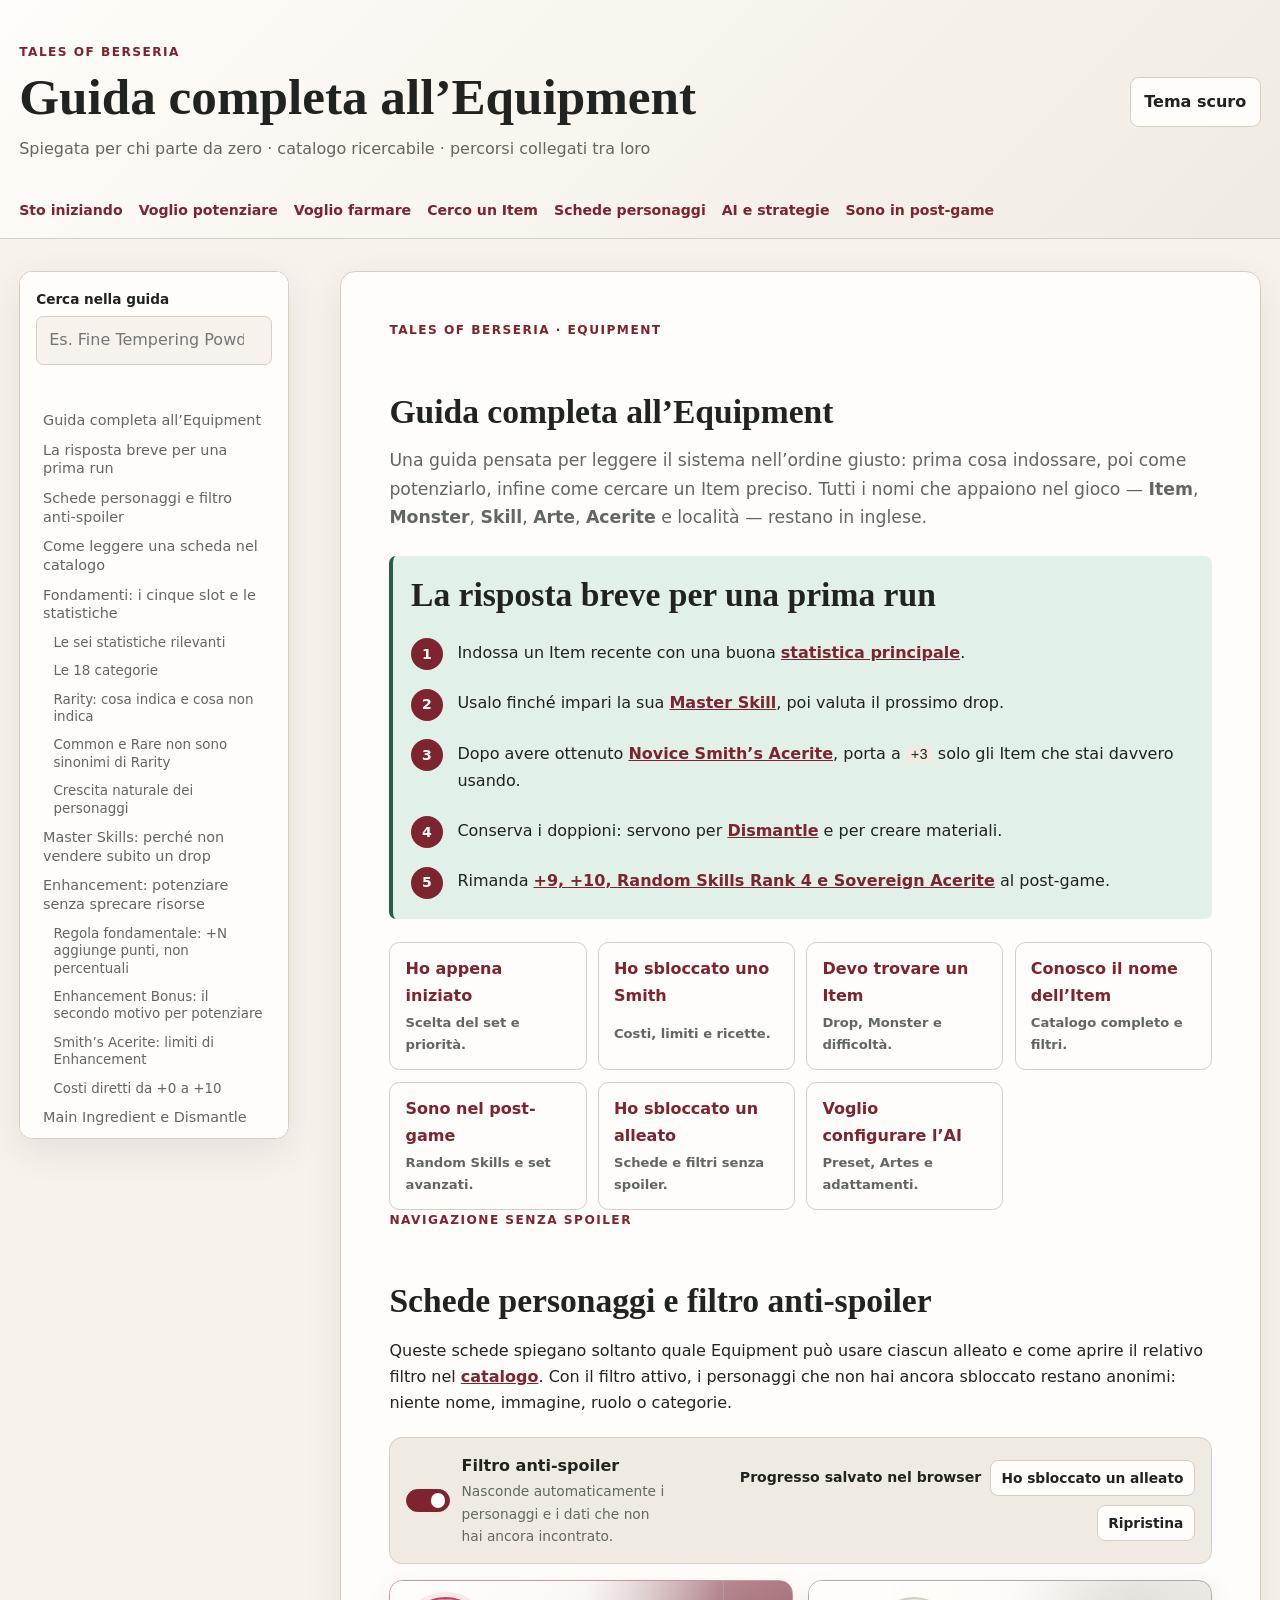
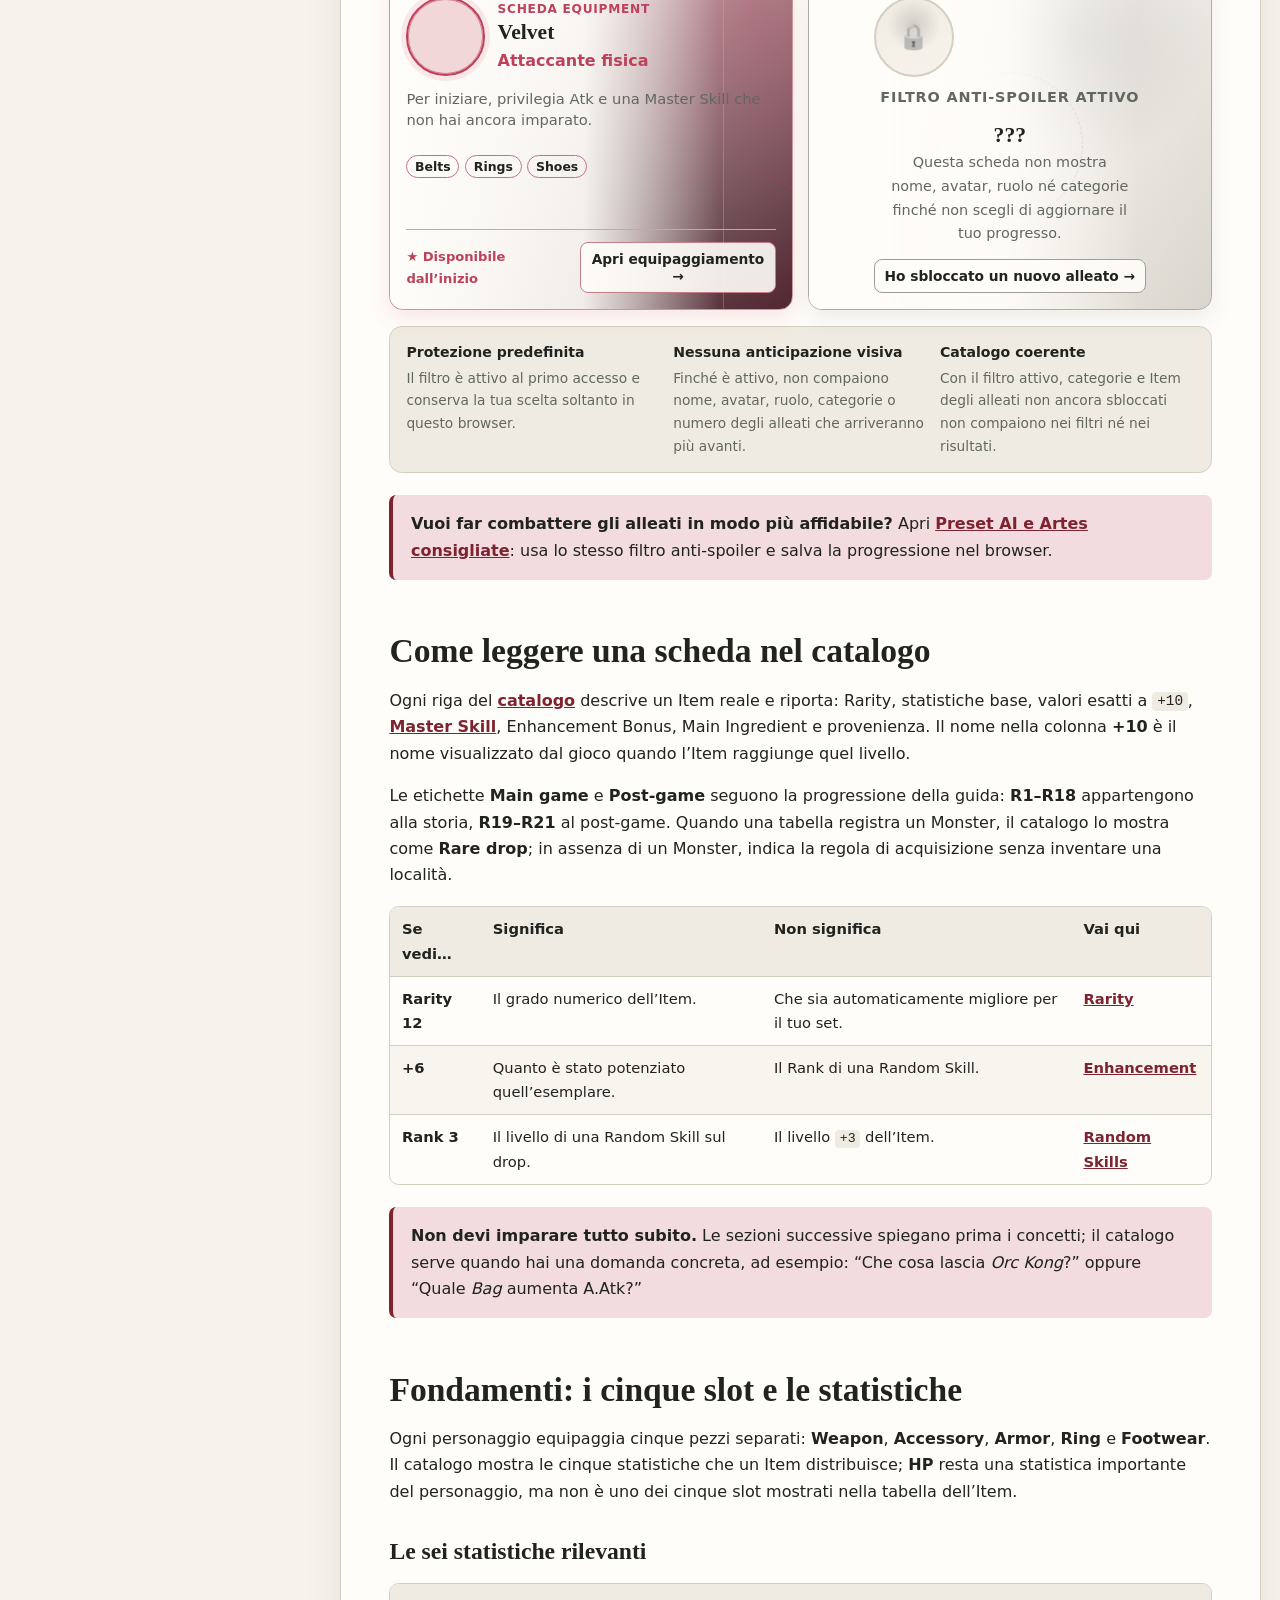
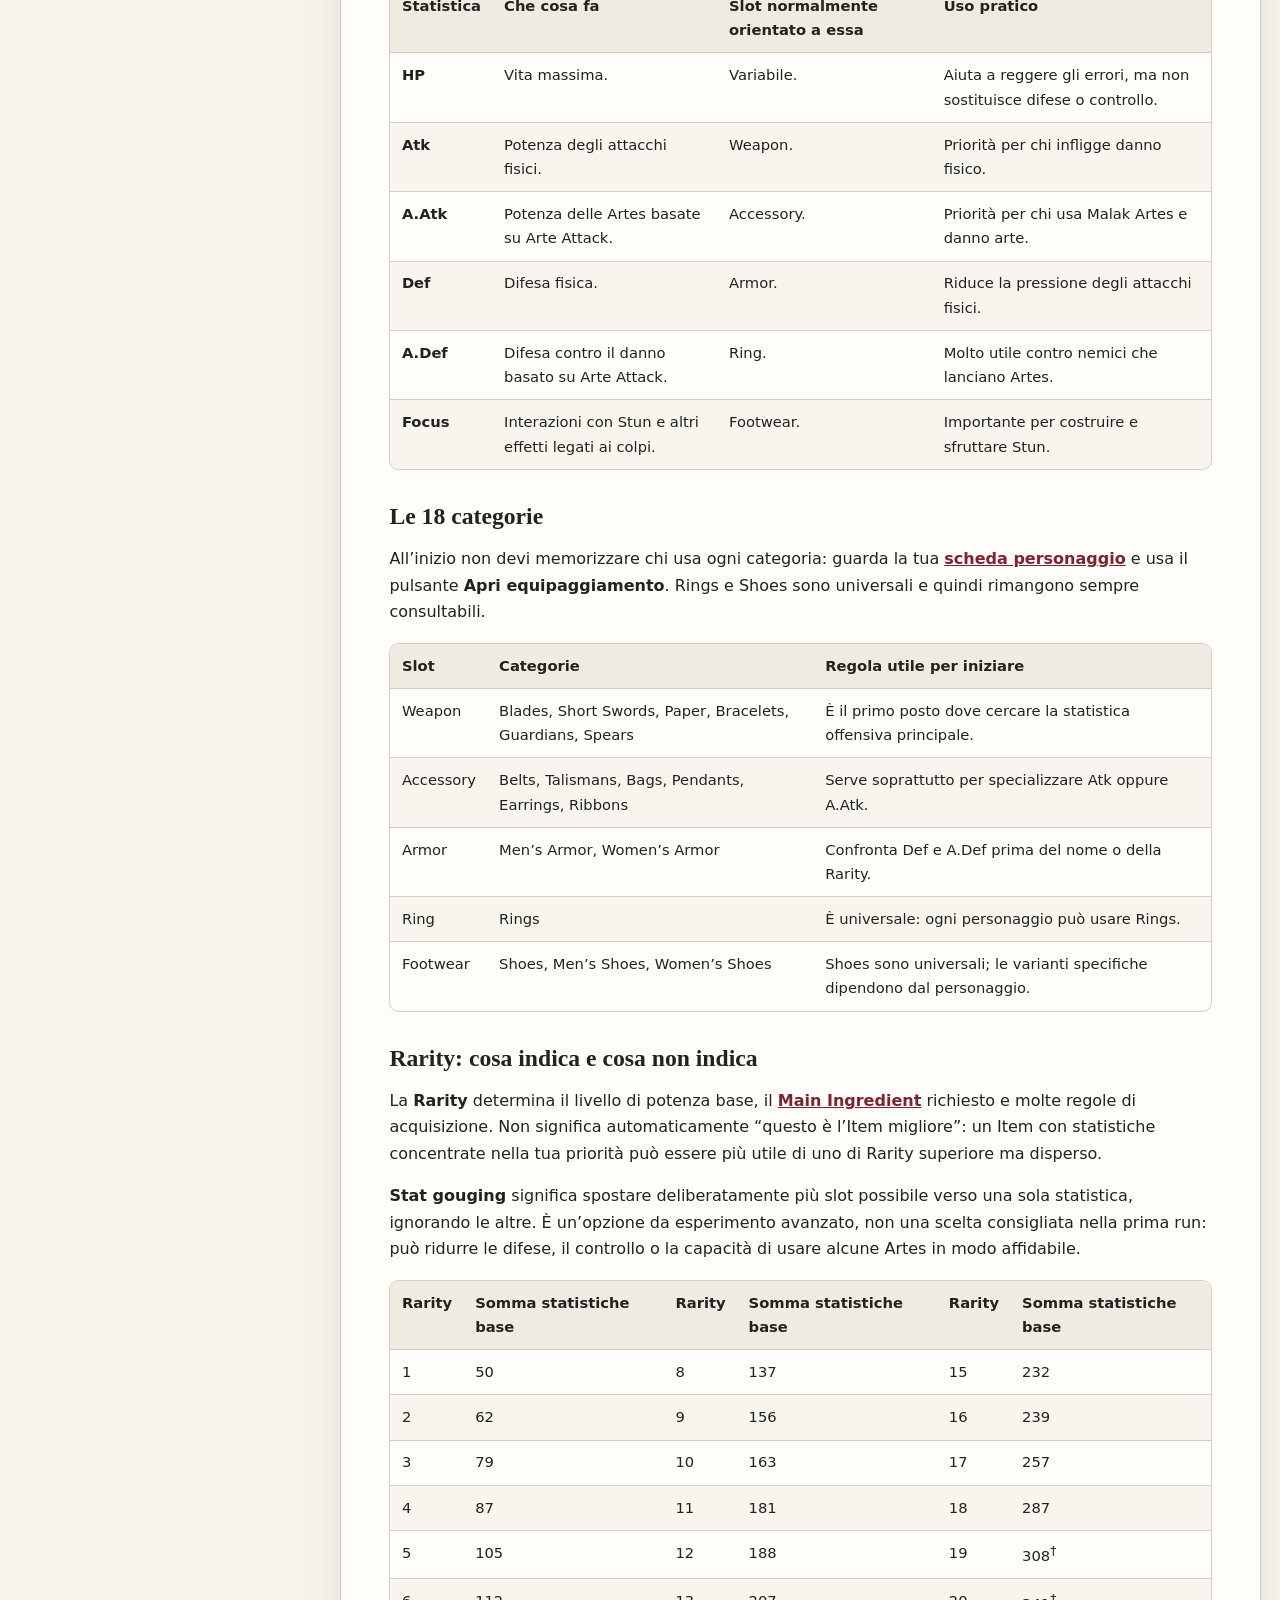
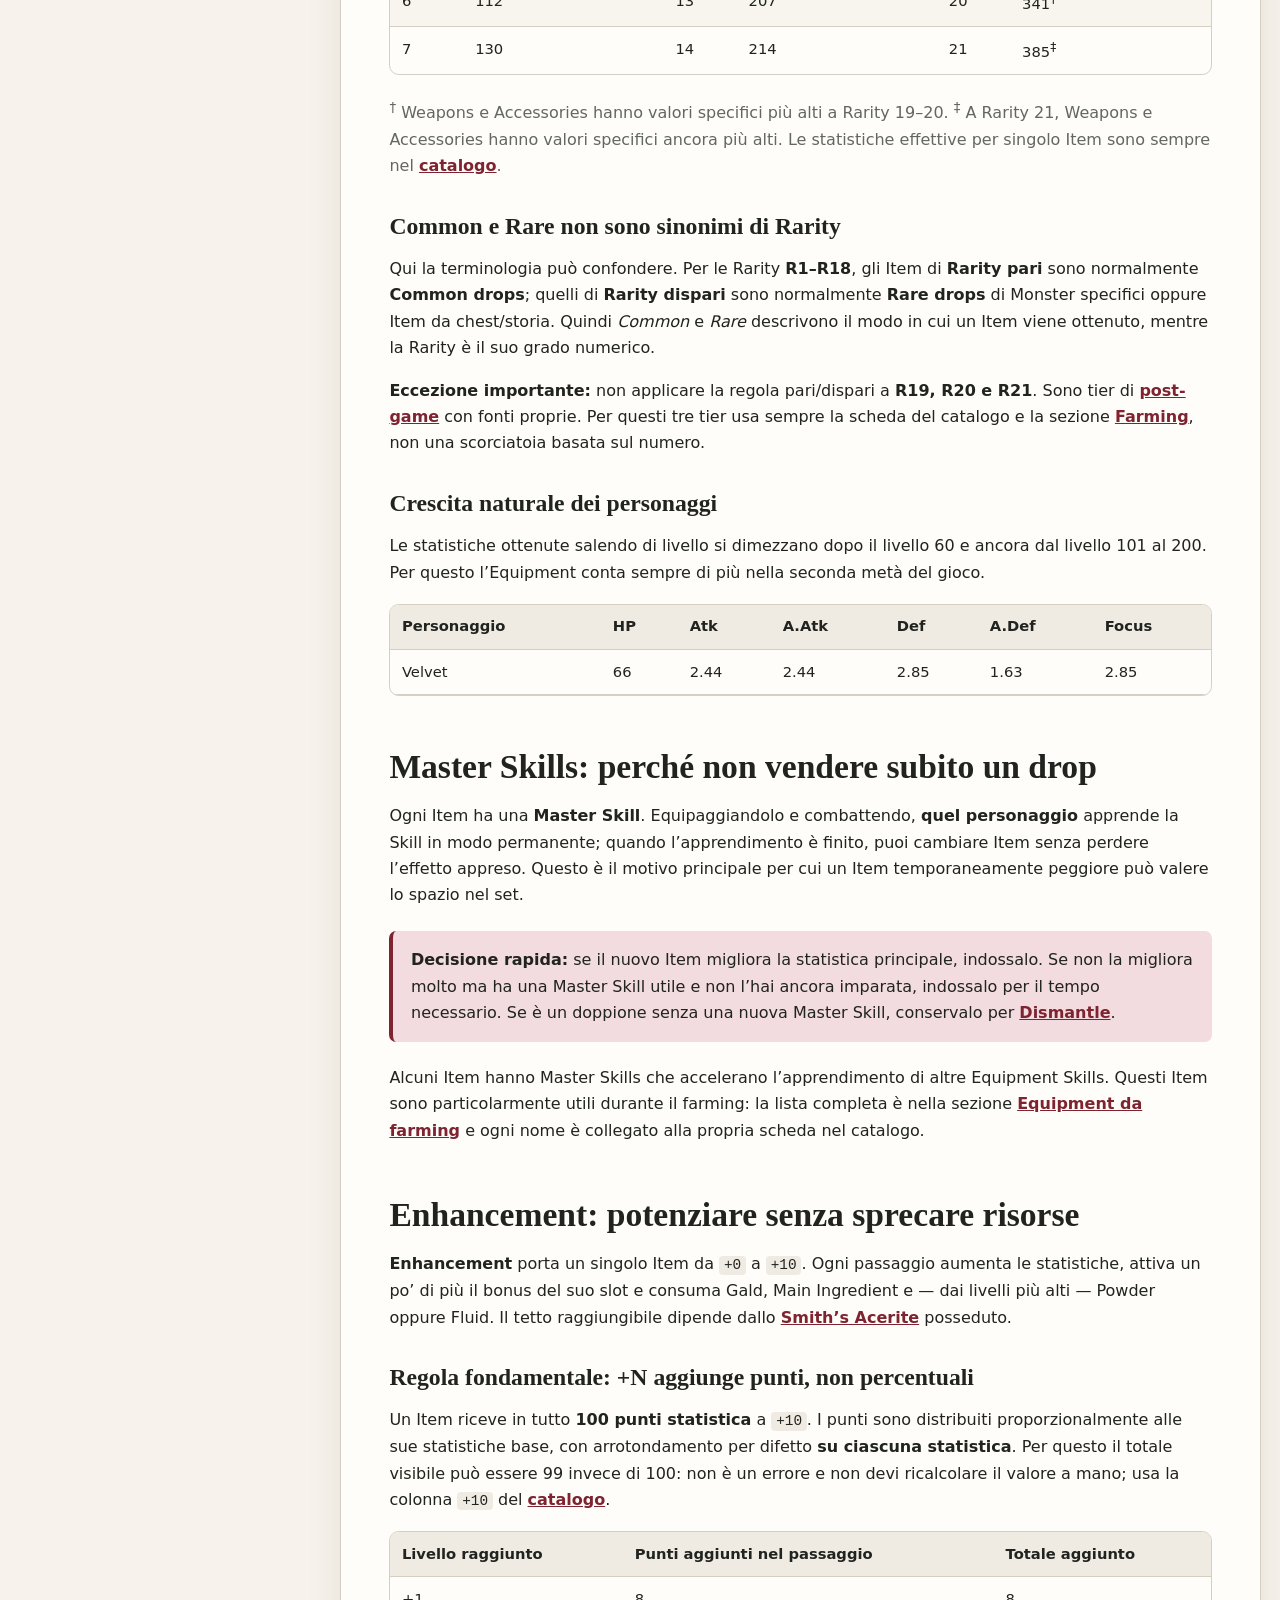
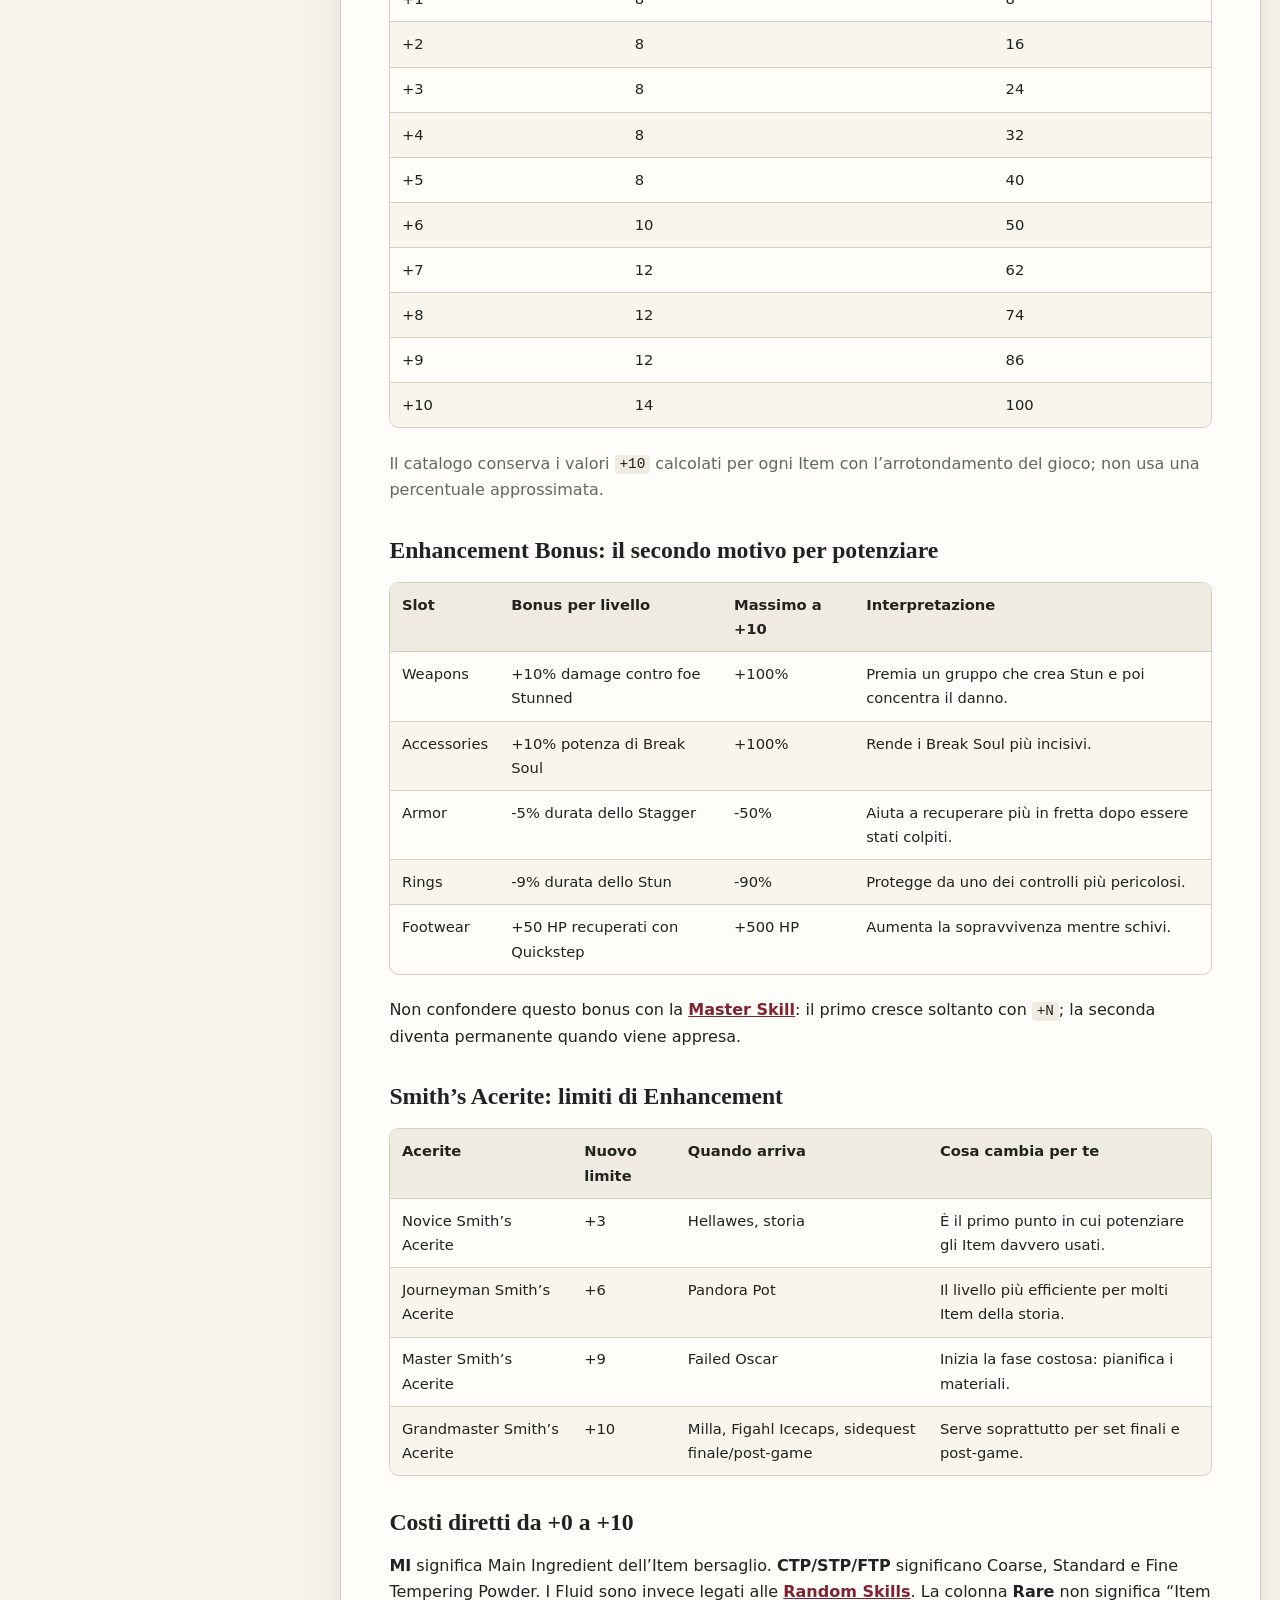
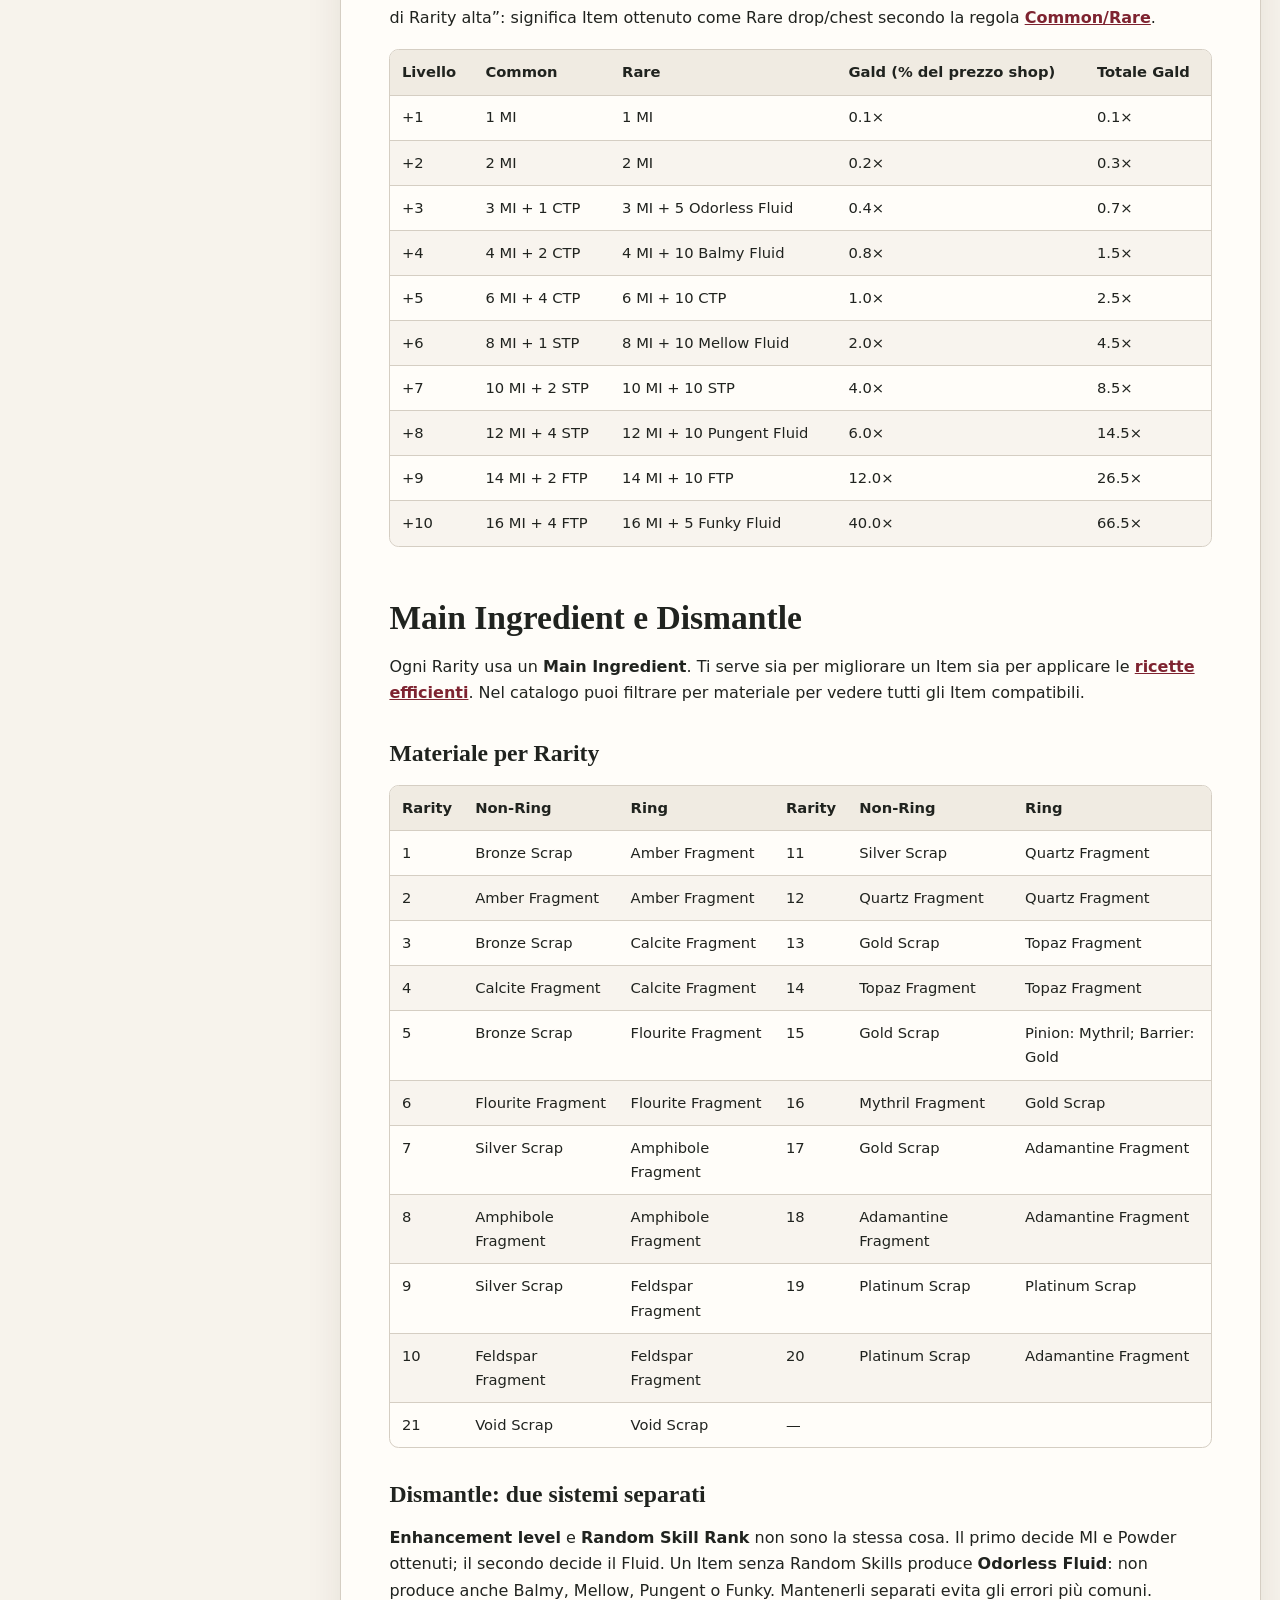
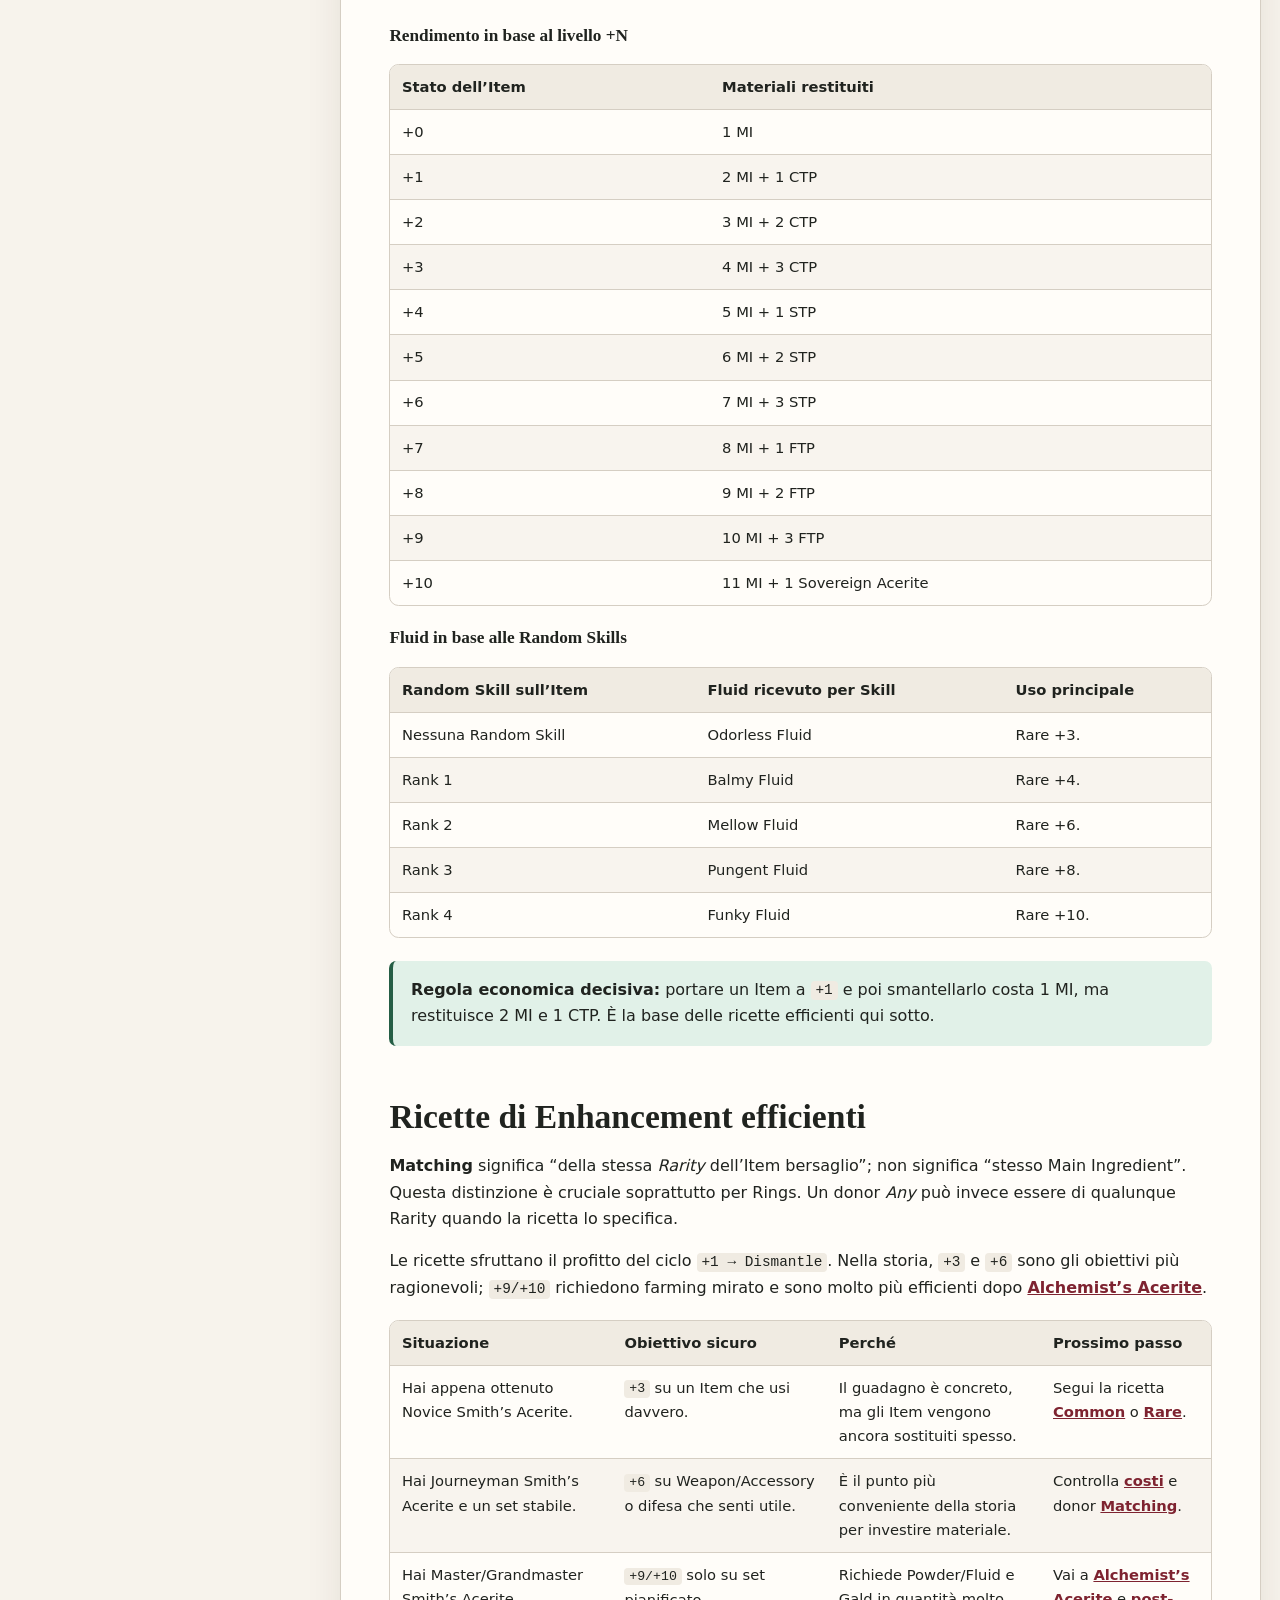
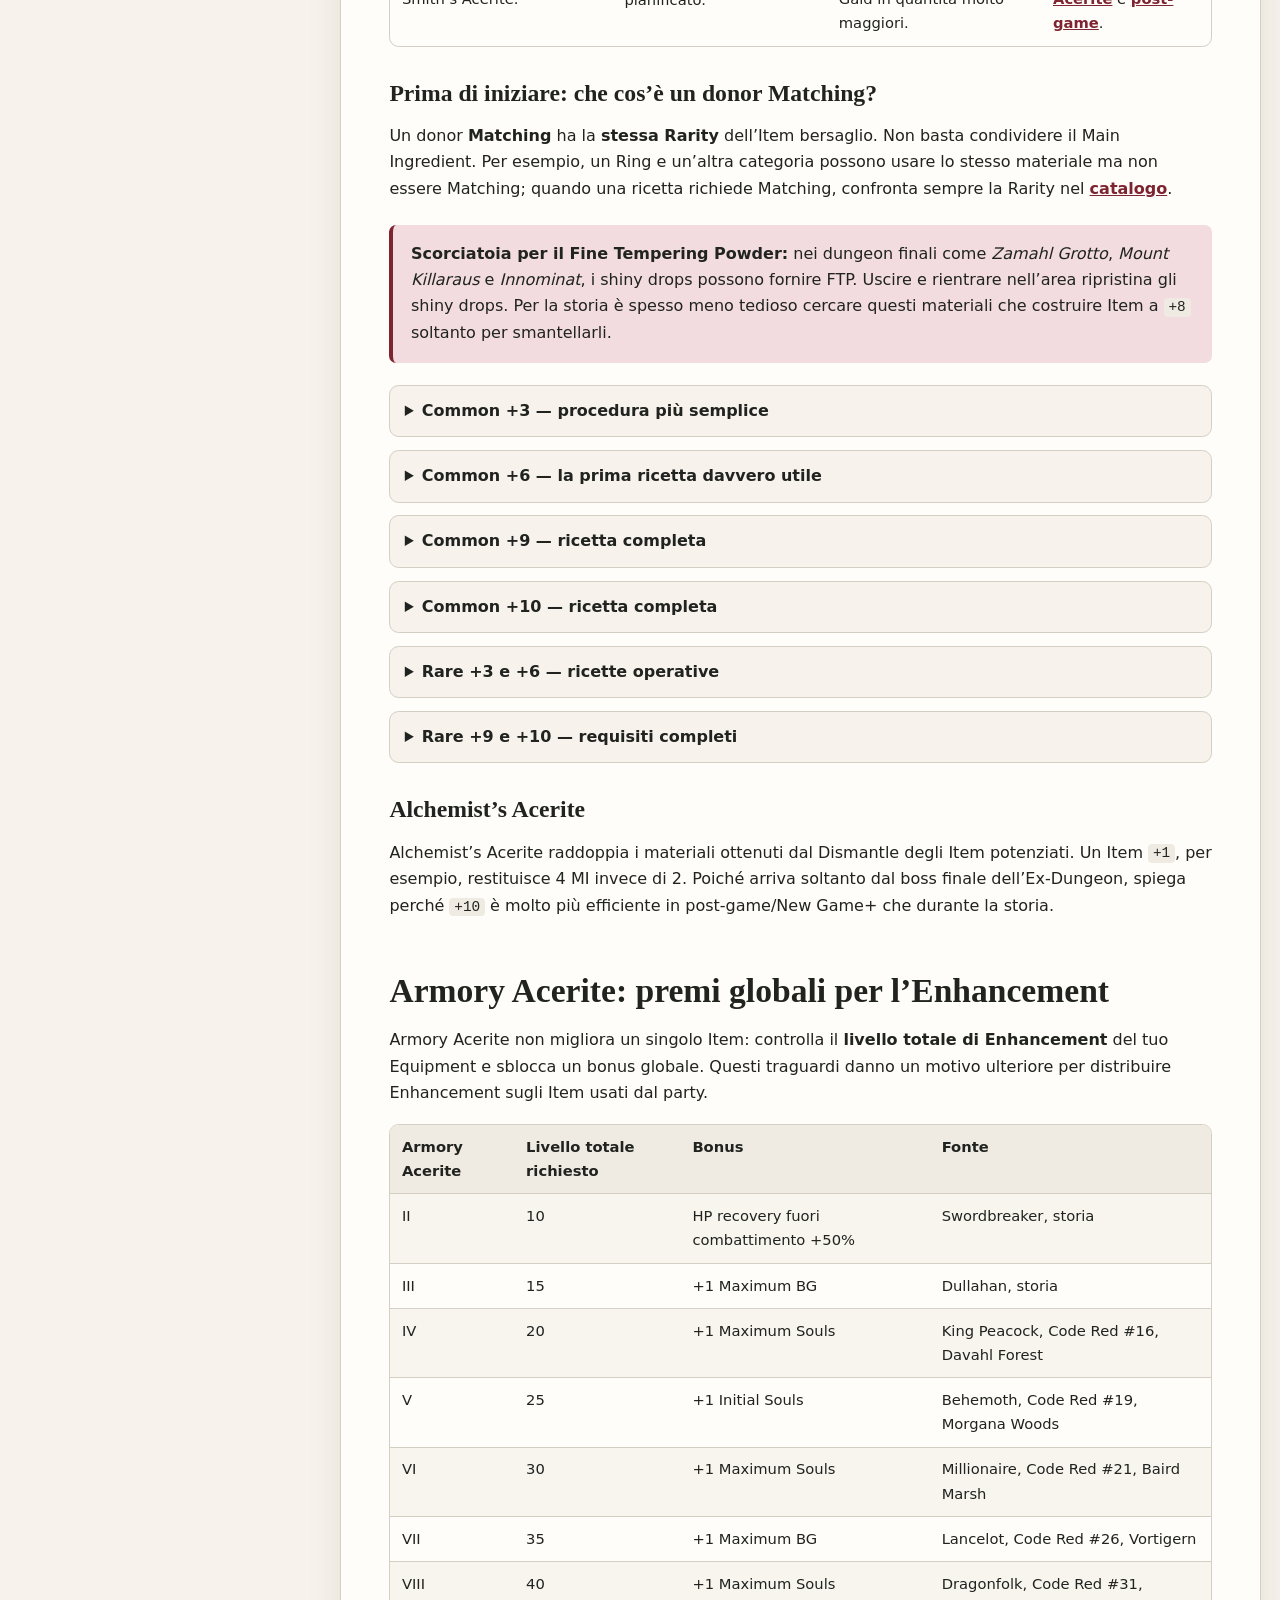
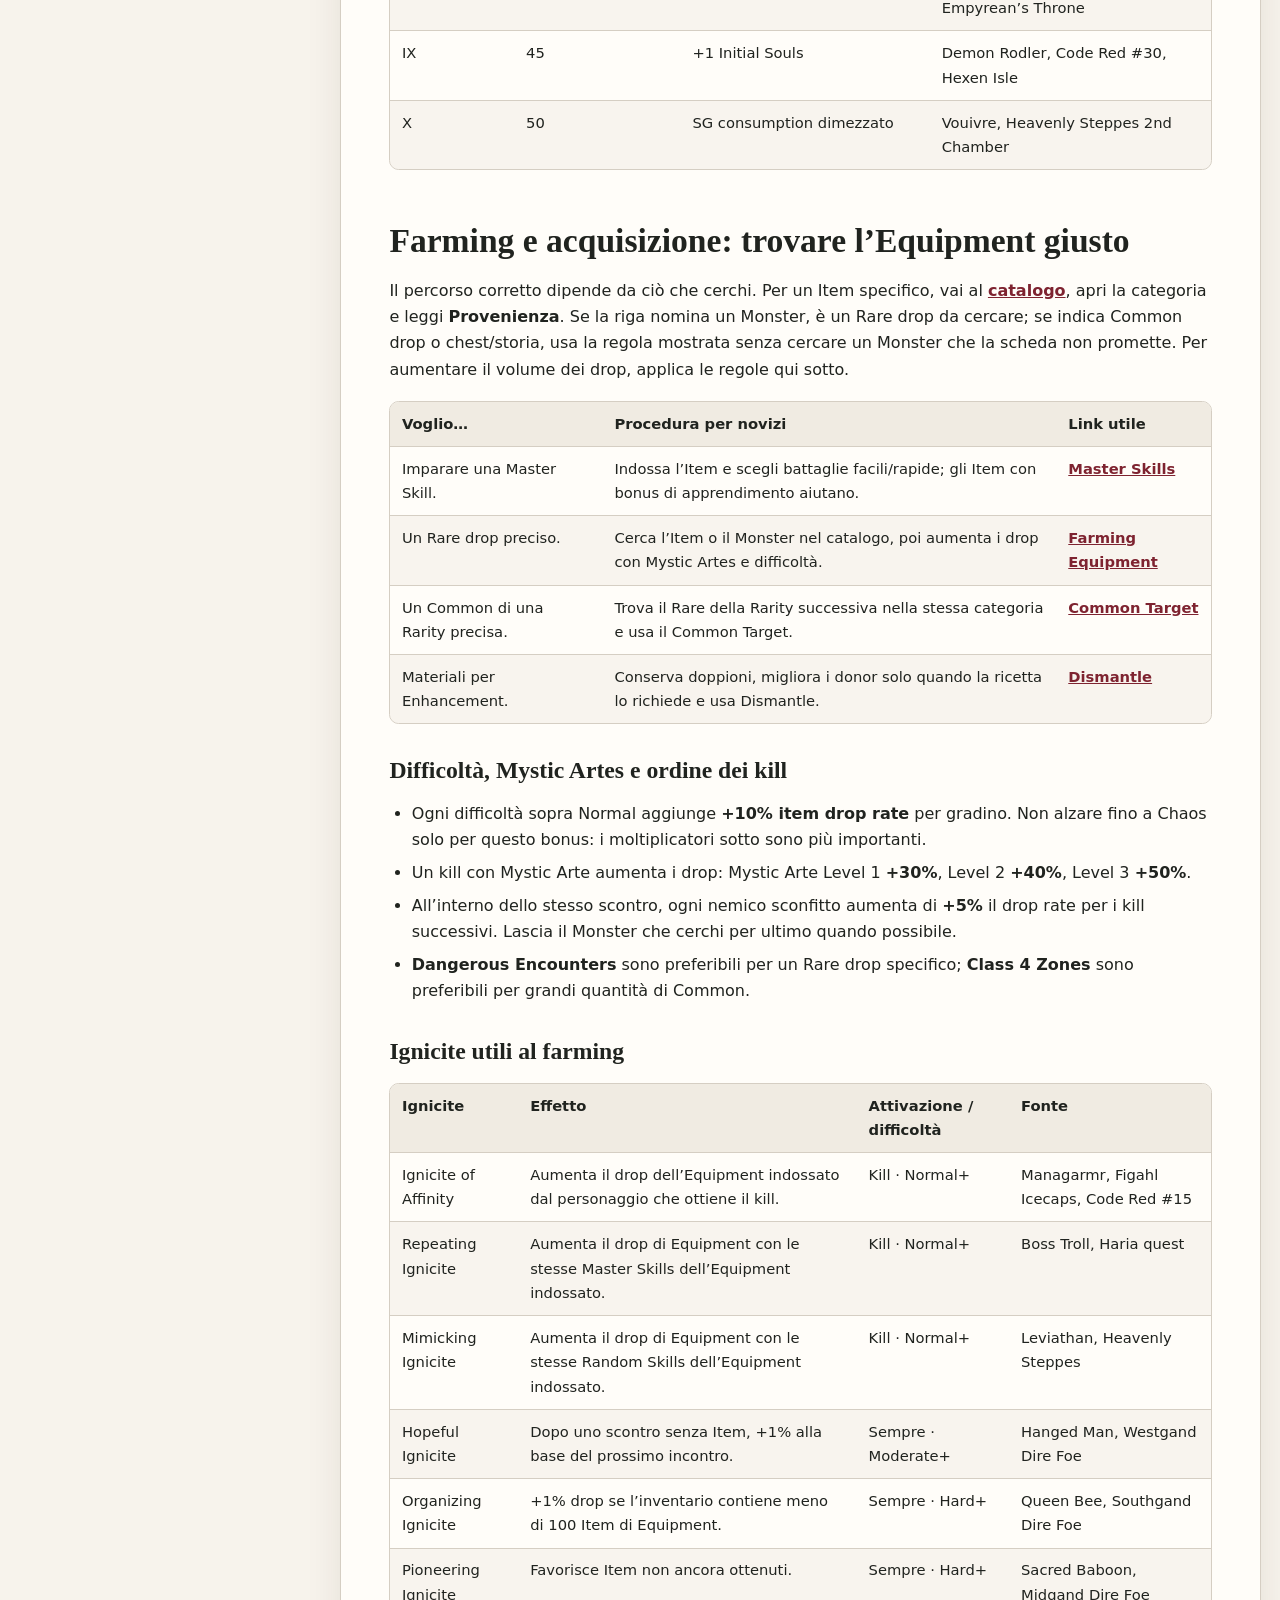
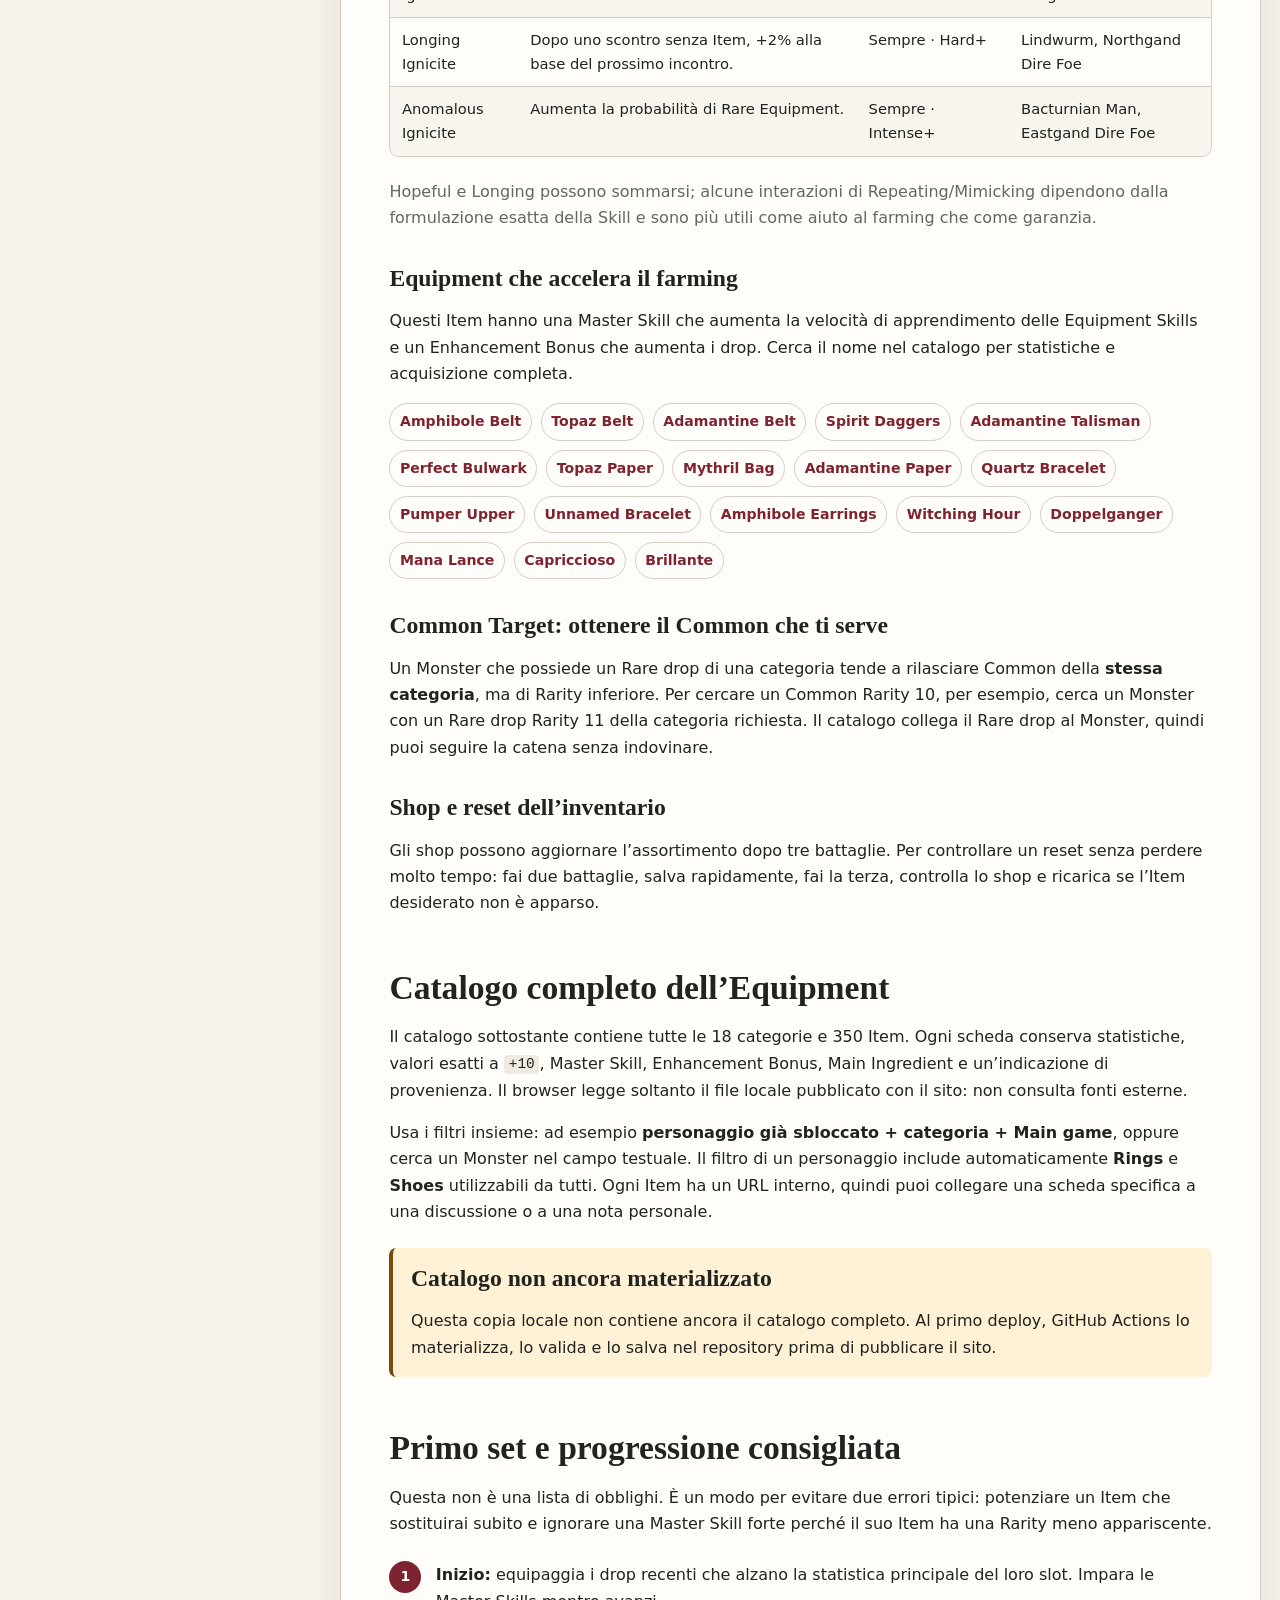
==== commit 15cecc6e: "Add AI presets page and assets Introduce a new AI presets page and client assets for AI configuratio" ====
--- a/site/index.html
+++ b/site/index.html
@@ -25,6 +25,7 @@
             <a href="#farming">Voglio farmare</a>
             <a href="#catalogo">Cerco un Item</a>
             <a href="#personaggi">Schede personaggi</a>
+            <a href="./ai.html">AI e strategie</a>
             <a href="#postgame">Sono in post-game</a>
         </div>
     </header>
--- a/site/assets/site.css
+++ b/site/assets/site.css
@@ -1388,3 +1388,287 @@
         opacity: 0.23;
     }
 }
+
+/* AI strategy page */
+.ai-guide {
+    overflow: clip;
+}
+
+.ai-hero {
+    position: relative;
+}
+
+.ai-go-all-out {
+    background: linear-gradient(135deg, color-mix(in srgb, var(--success-bg) 86%, var(--surface)), var(--surface));
+}
+
+.ai-callout-label {
+    margin: 0 0 0.25rem;
+    color: var(--success);
+    font-size: 0.78rem;
+    font-weight: 800;
+    letter-spacing: 0.11em;
+    text-transform: uppercase;
+}
+
+.ai-spoiler-toolbar {
+    display: flex;
+    align-items: center;
+    justify-content: space-between;
+    gap: 1rem;
+    margin: 1.25rem 0;
+    padding: 0.95rem 1rem;
+    border: 1px solid var(--line);
+    border-radius: 0.7rem;
+    background: var(--bg);
+}
+
+.ai-rule-grid,
+.ai-consensus-grid {
+    display: grid;
+    grid-template-columns: repeat(3, minmax(0, 1fr));
+    gap: 0.8rem;
+    margin: 1.1rem 0 1.4rem;
+}
+
+.ai-rule-grid article,
+.ai-consensus {
+    padding: 0.9rem;
+    border: 1px solid var(--line);
+    border-radius: 0.65rem;
+    background: var(--bg);
+}
+
+.ai-rule-grid h3,
+.ai-consensus h3 {
+    margin: 0 0 0.4rem;
+    font-size: 1.04rem;
+}
+
+.ai-rule-grid p,
+.ai-consensus p,
+.ai-consensus ul {
+    margin: 0;
+}
+
+.ai-consensus strong {
+    border-top: 3px solid var(--success);
+}
+
+.ai-consensus.situational {
+    border-top: 3px solid var(--warning);
+}
+
+.ai-consensus.disputed {
+    border-top: 3px solid var(--accent);
+}
+
+.ai-character-preset {
+    position: relative;
+    isolation: isolate;
+    overflow: hidden;
+    margin: 2.15rem 0;
+    padding: 1.25rem;
+    border: 1px solid color-mix(in srgb, var(--ai-accent) 52%, var(--line));
+    border-radius: 0.9rem;
+    background: linear-gradient(135deg, color-mix(in srgb, var(--ai-shade) 40%, var(--surface)), var(--surface));
+}
+
+.ai-character-preset::before {
+    position: absolute;
+    z-index: -1;
+    top: -7rem;
+    right: -4rem;
+    width: 18rem;
+    height: 18rem;
+    border-radius: 999px;
+    background: radial-gradient(circle, color-mix(in srgb, var(--ai-accent) 24%, transparent), transparent 66%);
+    content: "";
+}
+
+.ai-character-preset.tone-velvet { --ai-accent: #be405b; --ai-shade: #4c202d; }
+.ai-character-preset.tone-rokurou { --ai-accent: #d58b33; --ai-shade: #3e2b22; }
+.ai-character-preset.tone-laphicet { --ai-accent: #6ea7d8; --ai-shade: #20384a; }
+.ai-character-preset.tone-eizen { --ai-accent: #8c9aaf; --ai-shade: #293746; }
+.ai-character-preset.tone-magilou { --ai-accent: #bf5ba5; --ai-shade: #44233d; }
+.ai-character-preset.tone-eleanor { --ai-accent: #bd9b52; --ai-shade: #463a29; }
+
+.ai-character-identity {
+    display: flex;
+    align-items: center;
+    gap: 0.95rem;
+    margin-bottom: 1rem;
+}
+
+.ai-character-identity h2 {
+    margin: 0;
+    padding: 0;
+}
+
+.ai-character-portrait {
+    position: relative;
+    flex: 0 0 auto;
+    width: 5.15rem;
+    height: 5.15rem;
+    overflow: hidden;
+    border: 2px solid var(--ai-accent);
+    border-radius: 50%;
+    background: color-mix(in srgb, var(--ai-shade) 75%, var(--surface));
+    box-shadow: 0 0 0 5px color-mix(in srgb, var(--ai-accent) 13%, transparent);
+}
+
+.ai-character-portrait img {
+    width: 100%;
+    height: 100%;
+    object-fit: cover;
+    object-position: center top;
+}
+
+.ai-character-portrait.portrait-unavailable::after {
+    position: absolute;
+    inset: 0;
+    display: grid;
+    place-items: center;
+    color: var(--ai-accent);
+    content: "✦";
+    font-size: 1.35rem;
+}
+
+.ai-setting-row {
+    display: flex;
+    flex-wrap: wrap;
+    gap: 0.45rem;
+    margin: 0.9rem 0 1.1rem;
+}
+
+.ai-setting-row span {
+    padding: 0.38rem 0.56rem;
+    border: 1px solid color-mix(in srgb, var(--ai-accent) 65%, var(--line));
+    border-radius: 999px;
+    background: color-mix(in srgb, var(--ai-accent) 10%, var(--surface));
+    color: var(--text);
+    font-size: 0.84rem;
+    font-weight: 750;
+    line-height: 1.25;
+}
+
+.ai-preset-columns {
+    display: grid;
+    grid-template-columns: minmax(0, 0.95fr) minmax(0, 1.05fr);
+    gap: 1.2rem;
+}
+
+.ai-preset-columns > div {
+    padding: 0.85rem 0.95rem;
+    border: 1px solid color-mix(in srgb, var(--ai-accent) 30%, var(--line));
+    border-radius: 0.6rem;
+    background: color-mix(in srgb, var(--surface) 92%, var(--ai-shade));
+}
+
+.ai-preset-columns h3,
+.ai-preset-columns h4 {
+    margin-top: 0;
+}
+
+.ai-preset-columns p:last-child {
+    margin-bottom: 0;
+}
+
+.ai-skill-list {
+    display: grid;
+    grid-template-columns: repeat(auto-fit, minmax(155px, 1fr));
+    gap: 0.45rem;
+    margin: 0;
+    padding: 0;
+    list-style: none;
+}
+
+.ai-skill-list li {
+    padding: 0.38rem 0.5rem;
+    border-radius: 0.42rem;
+    background: var(--surface-muted);
+    font-size: 0.9rem;
+    line-height: 1.3;
+}
+
+.ai-skill-list.off li::before {
+    margin-right: 0.36rem;
+    color: var(--warning);
+    content: "OFF";
+    font-size: 0.69rem;
+    font-weight: 900;
+}
+
+.ai-skill-list.on li::before {
+    margin-right: 0.36rem;
+    color: var(--success);
+    content: "ON";
+    font-size: 0.69rem;
+    font-weight: 900;
+}
+
+.ai-build-switcher {
+    display: flex;
+    flex-wrap: wrap;
+    gap: 0.55rem;
+    margin: 0.8rem 0;
+}
+
+.ai-build-switcher a {
+    padding: 0.4rem 0.6rem;
+    border: 1px solid var(--ai-accent);
+    border-radius: 999px;
+    background: color-mix(in srgb, var(--ai-accent) 9%, var(--surface));
+    text-decoration: none;
+}
+
+.ai-build-block {
+    margin-top: 1rem;
+    padding-top: 1rem;
+    border-top: 1px solid color-mix(in srgb, var(--ai-accent) 35%, var(--line));
+}
+
+.ai-build-block h3 {
+    margin-top: 0;
+}
+
+.ai-search-hidden {
+    display: none !important;
+}
+
+html:not([data-ai-spoiler="off"]) [data-spoiler-stage]:not([data-spoiler-stage="0"]) {
+    display: none !important;
+}
+
+@media (max-width: 900px) {
+    .ai-spoiler-toolbar,
+    .ai-rule-grid,
+    .ai-consensus-grid,
+    .ai-preset-columns {
+        grid-template-columns: 1fr;
+    }
+
+    .ai-spoiler-toolbar {
+        align-items: stretch;
+        flex-direction: column;
+    }
+}
+
+@media (max-width: 560px) {
+    .ai-character-preset {
+        padding: 1rem;
+    }
+
+    .ai-character-identity {
+        align-items: flex-start;
+    }
+
+    .ai-character-portrait {
+        width: 4.25rem;
+        height: 4.25rem;
+    }
+
+    .ai-setting-row span {
+        width: 100%;
+    }
+}
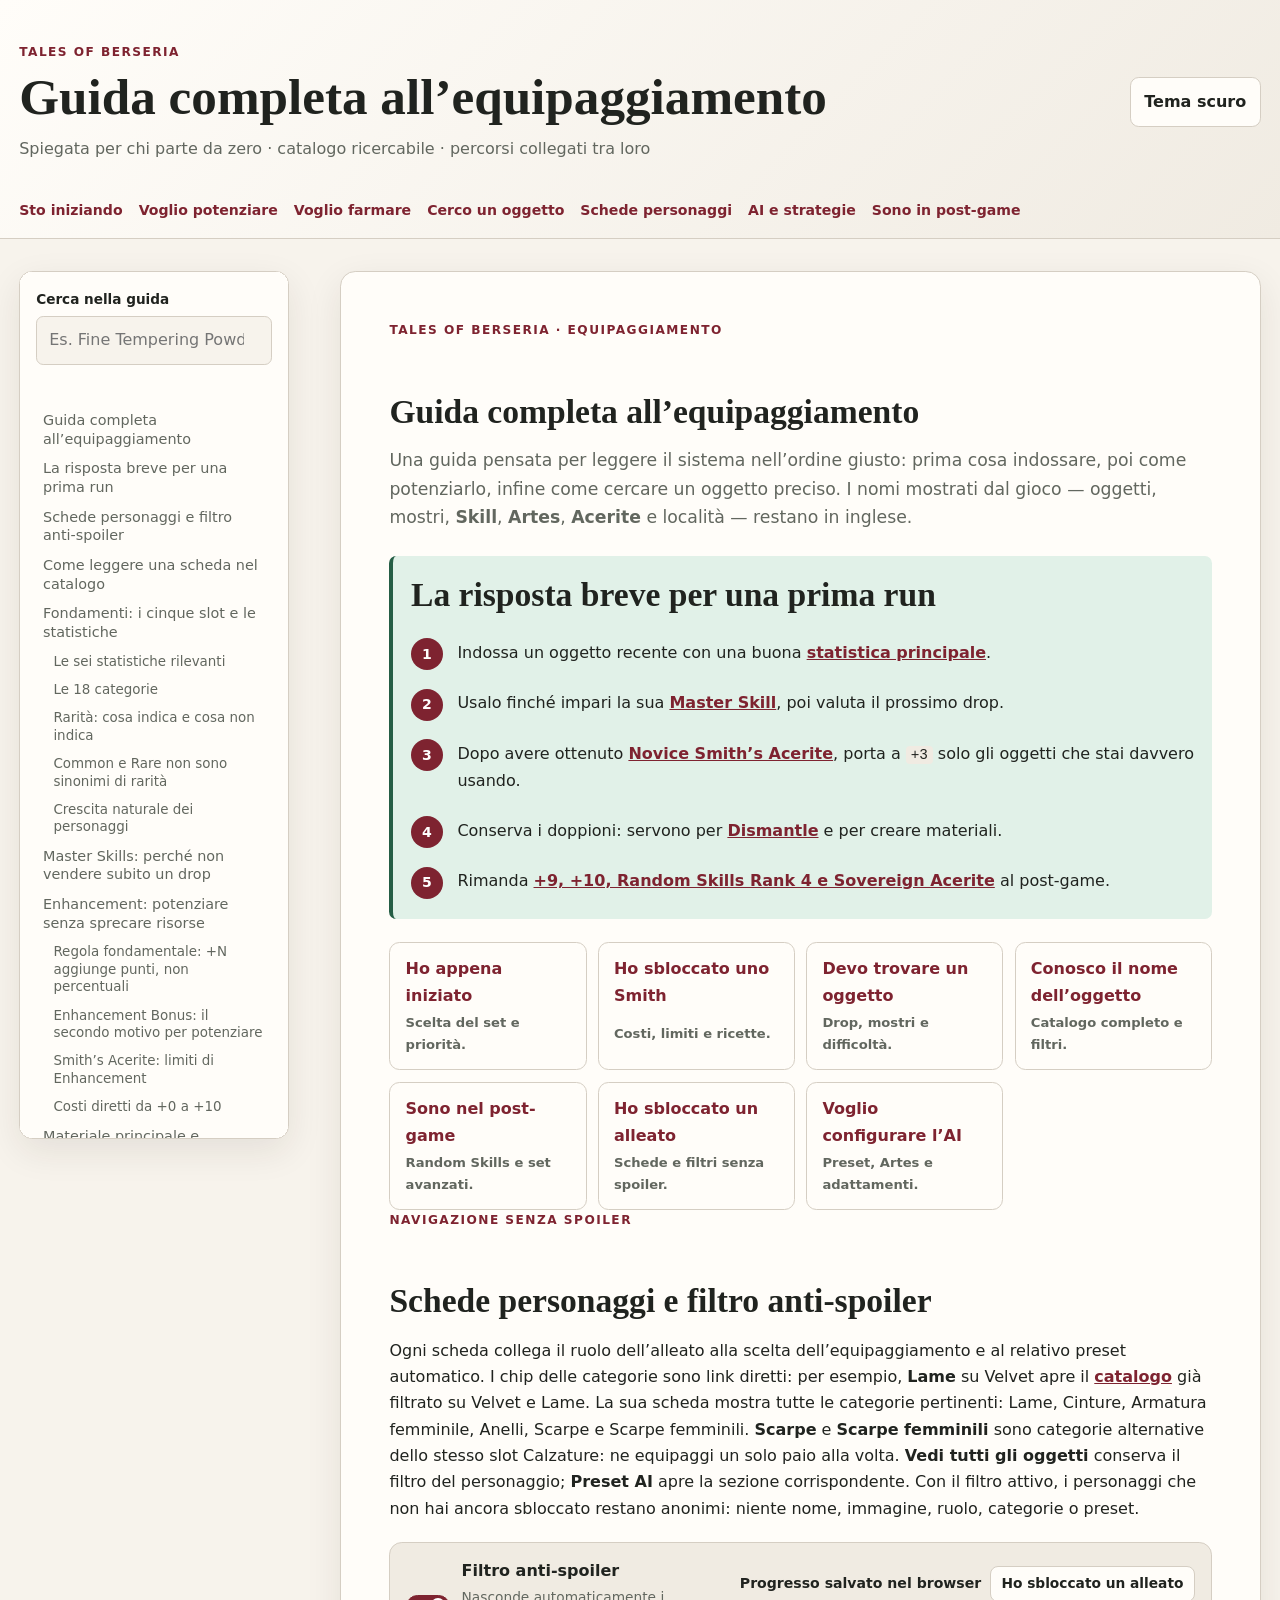
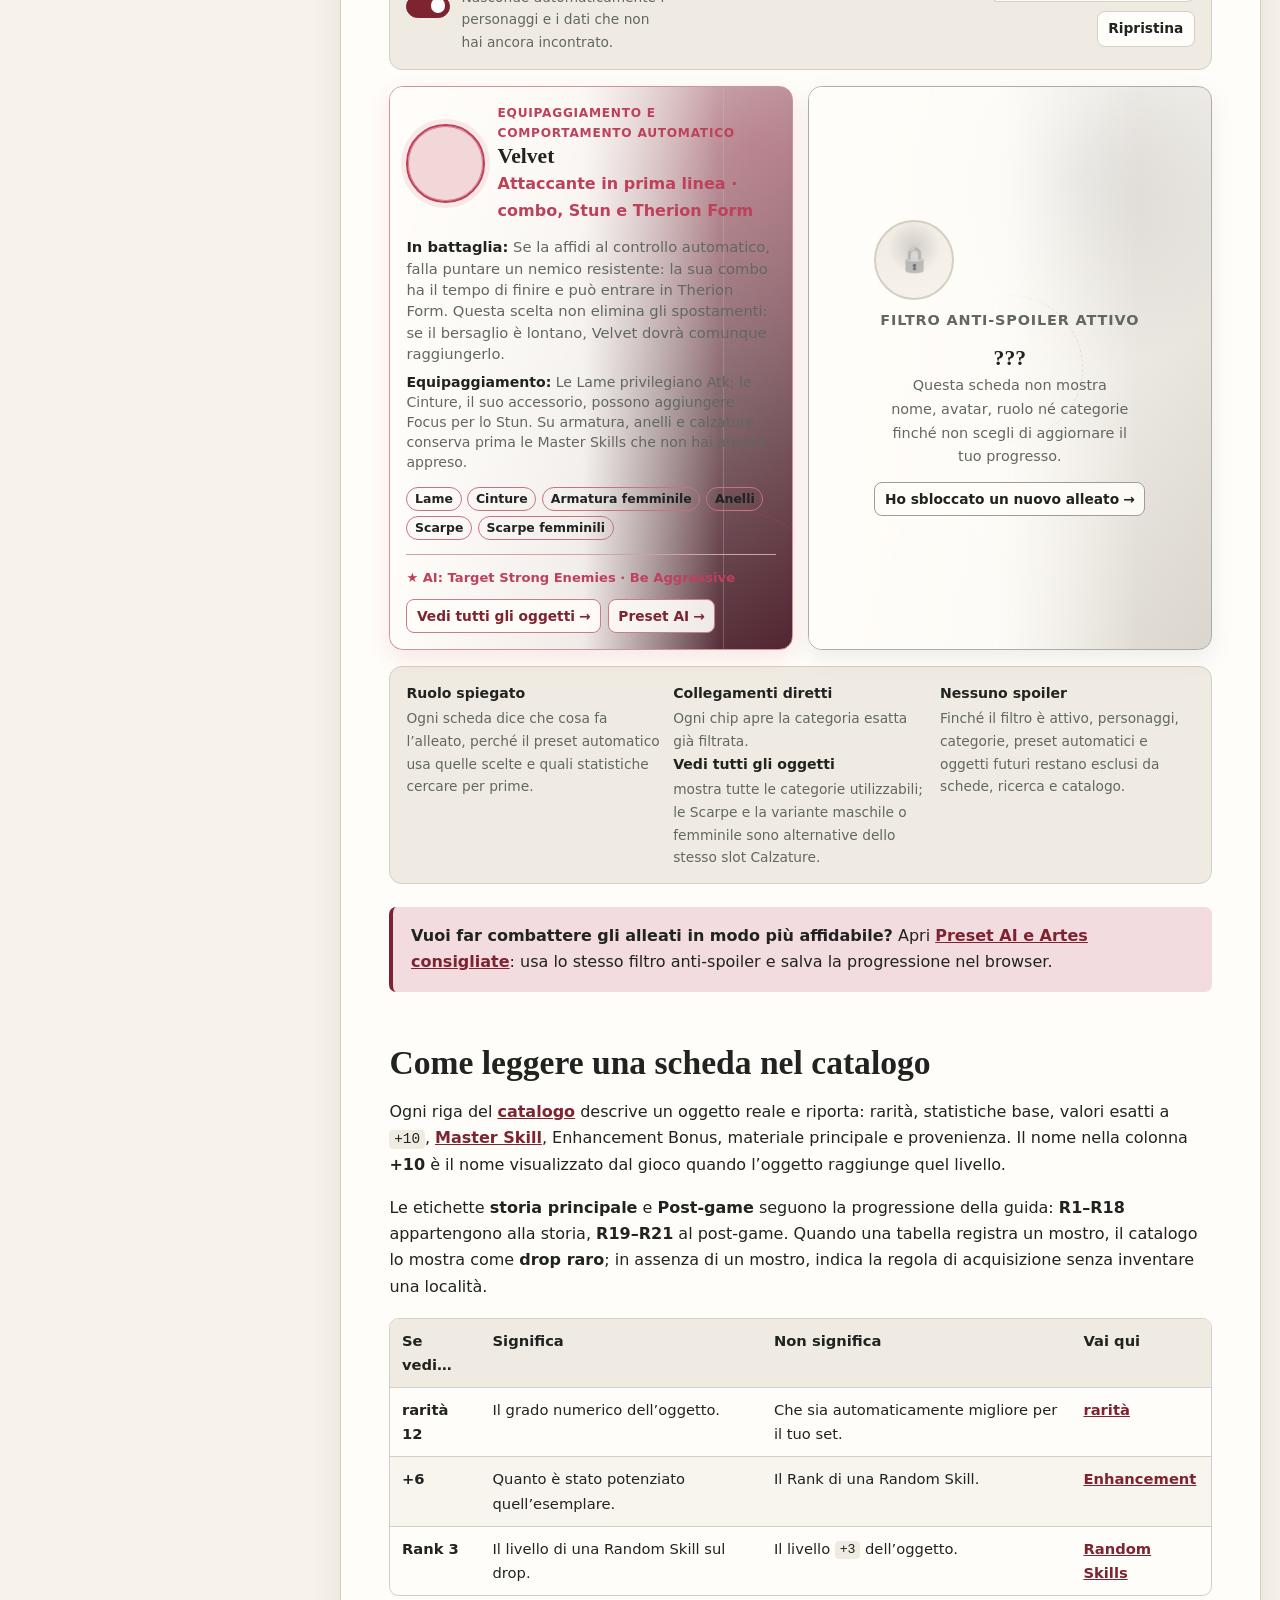
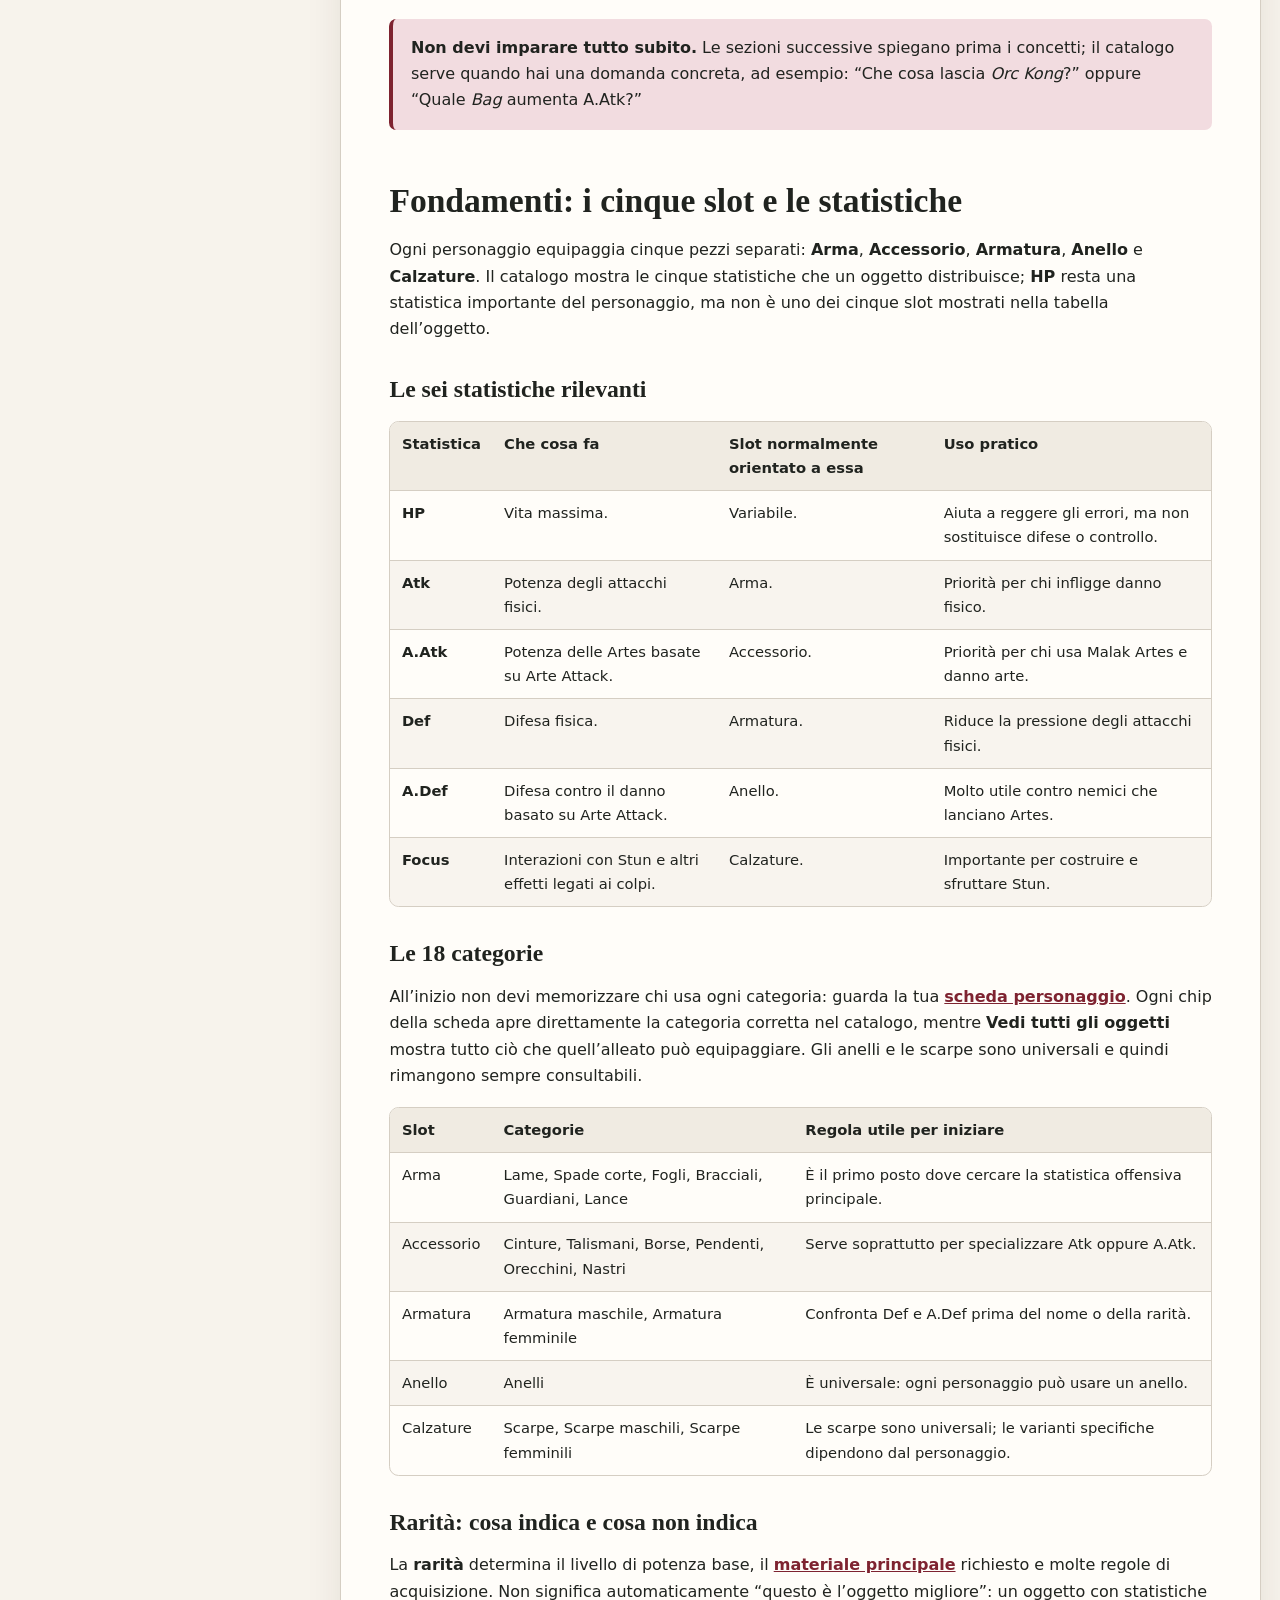
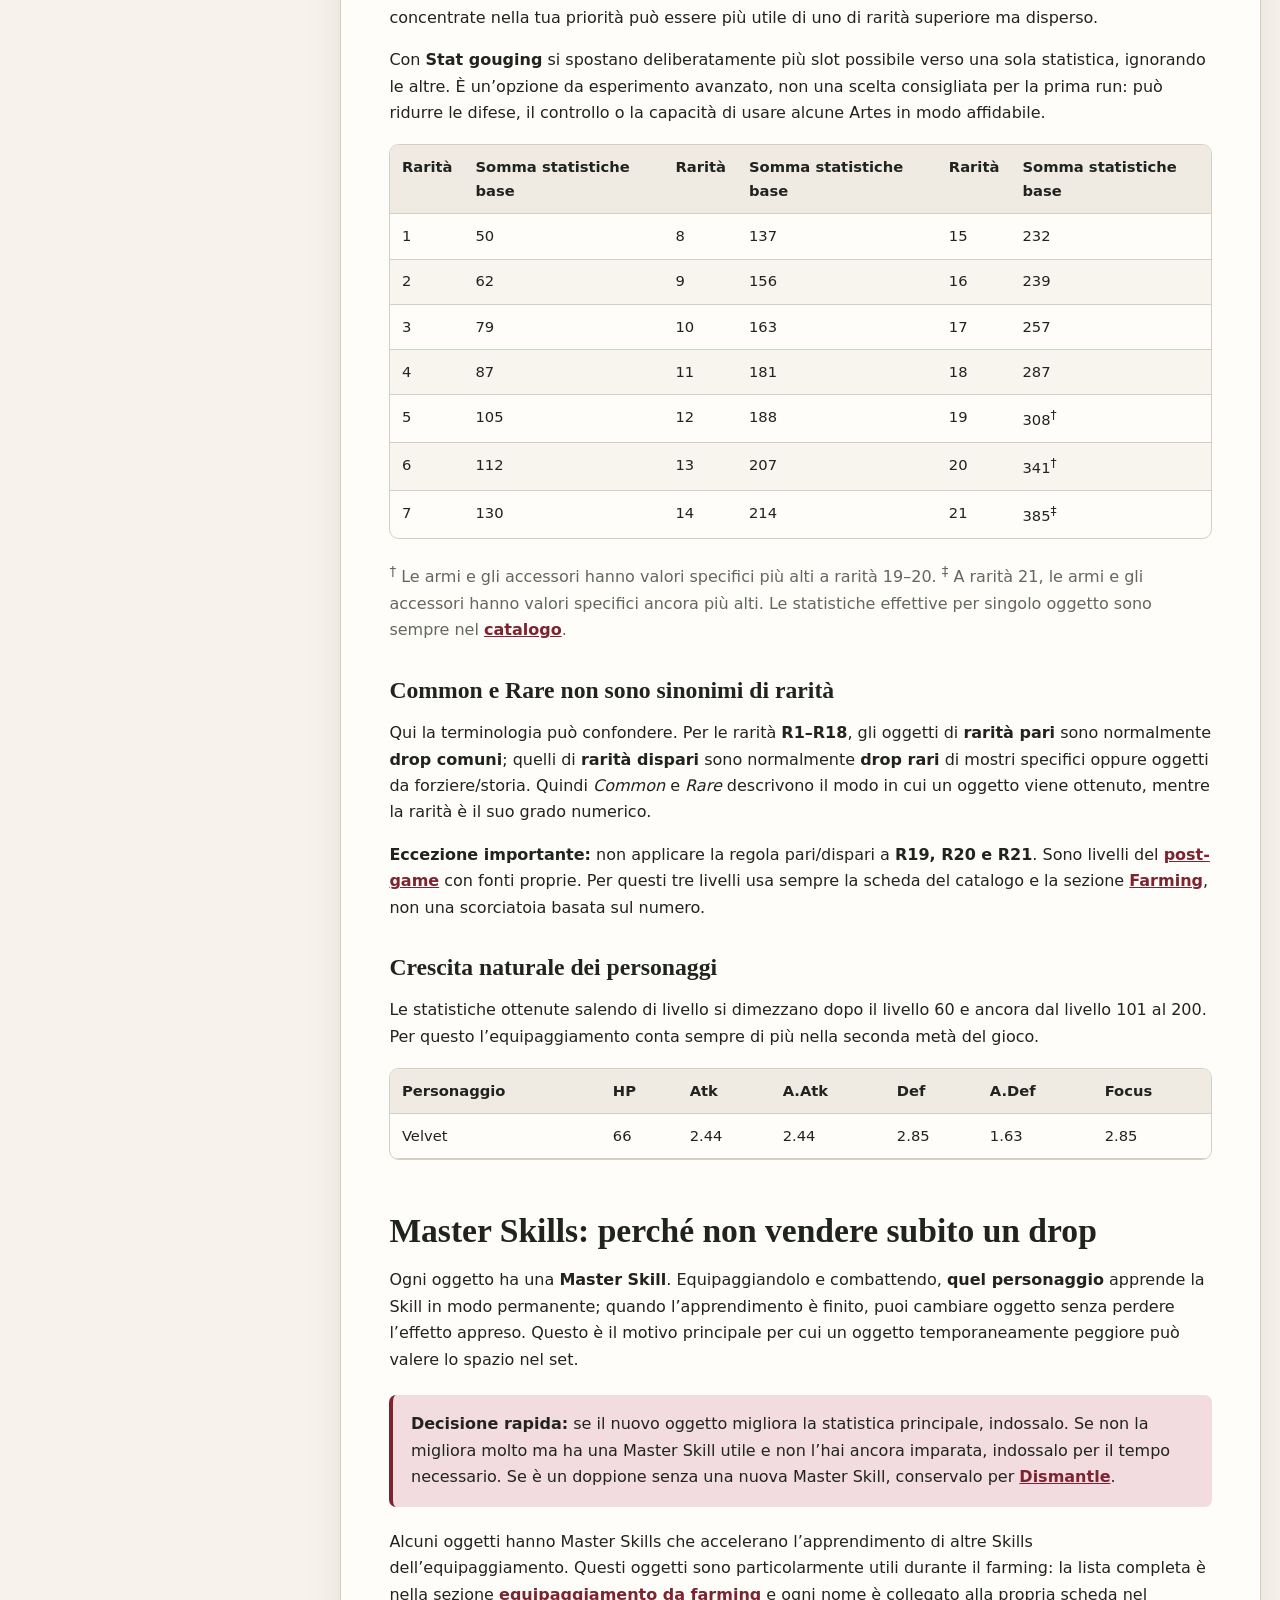
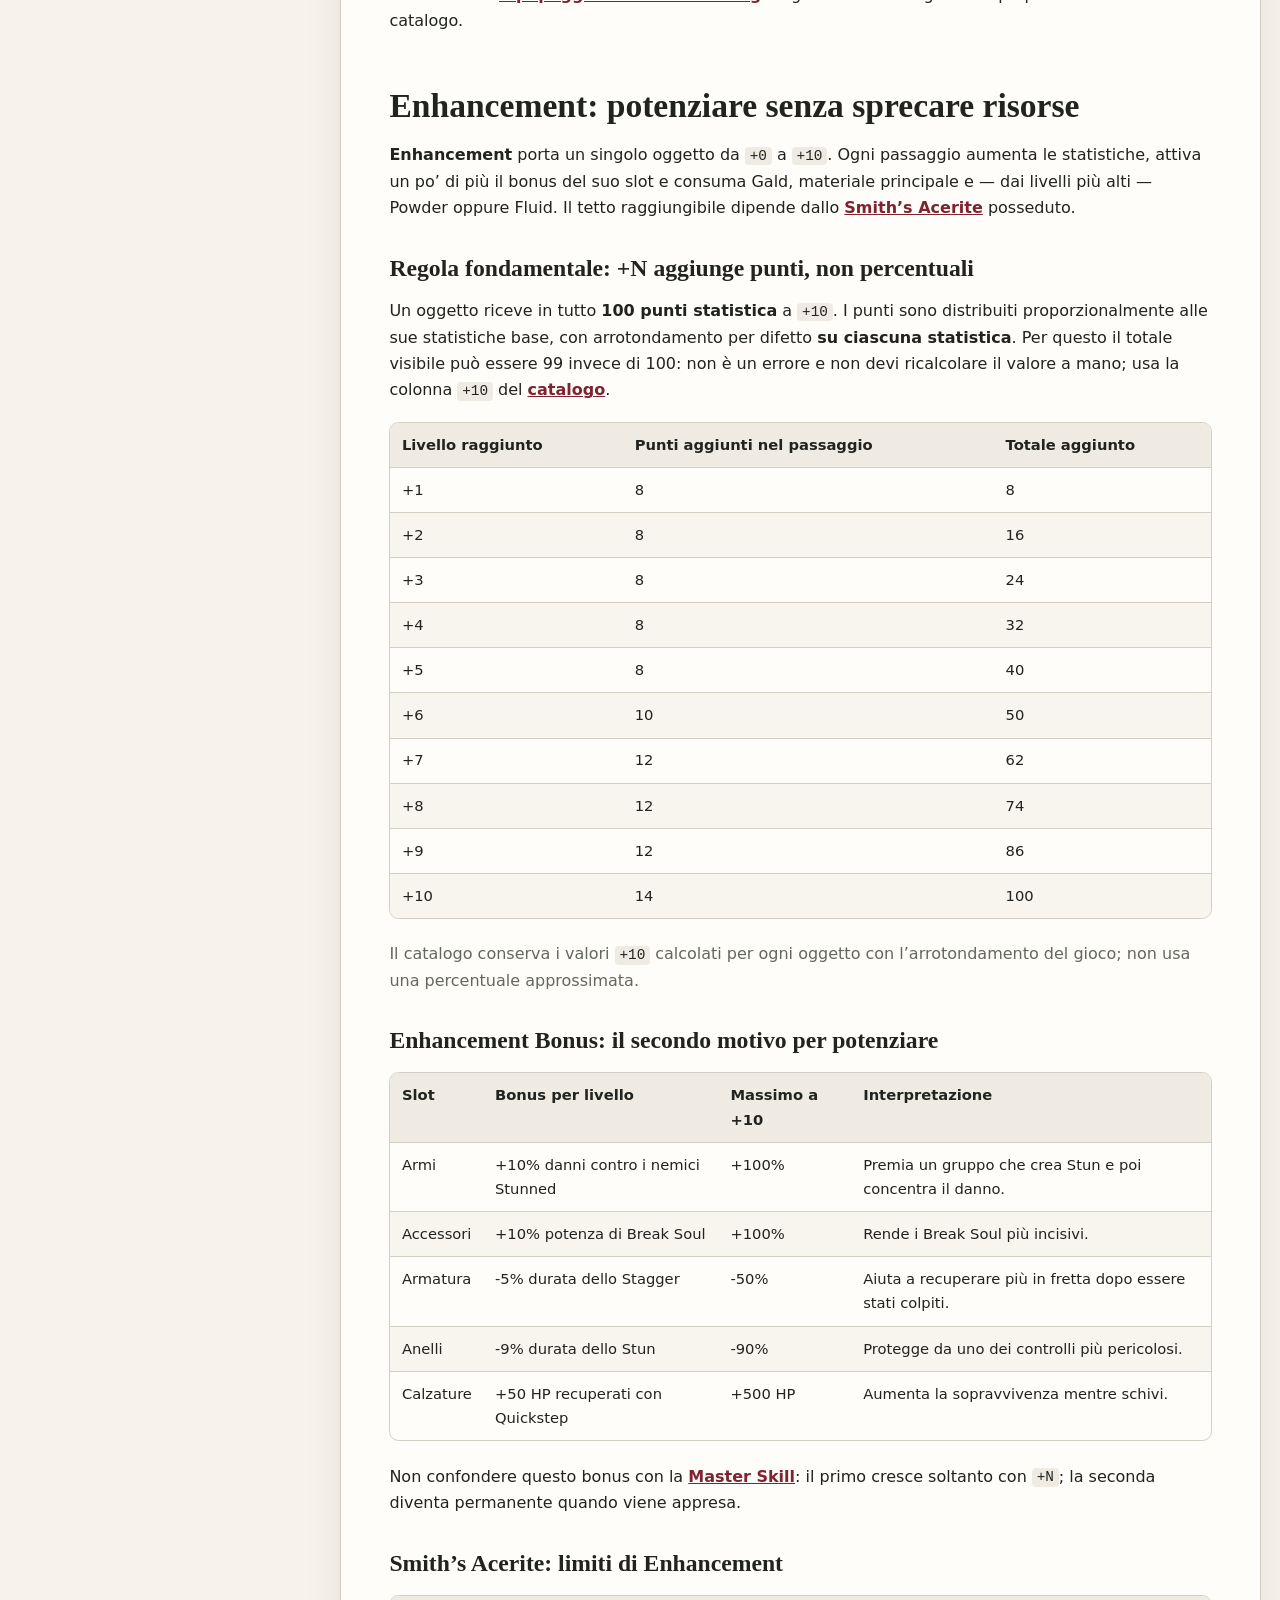
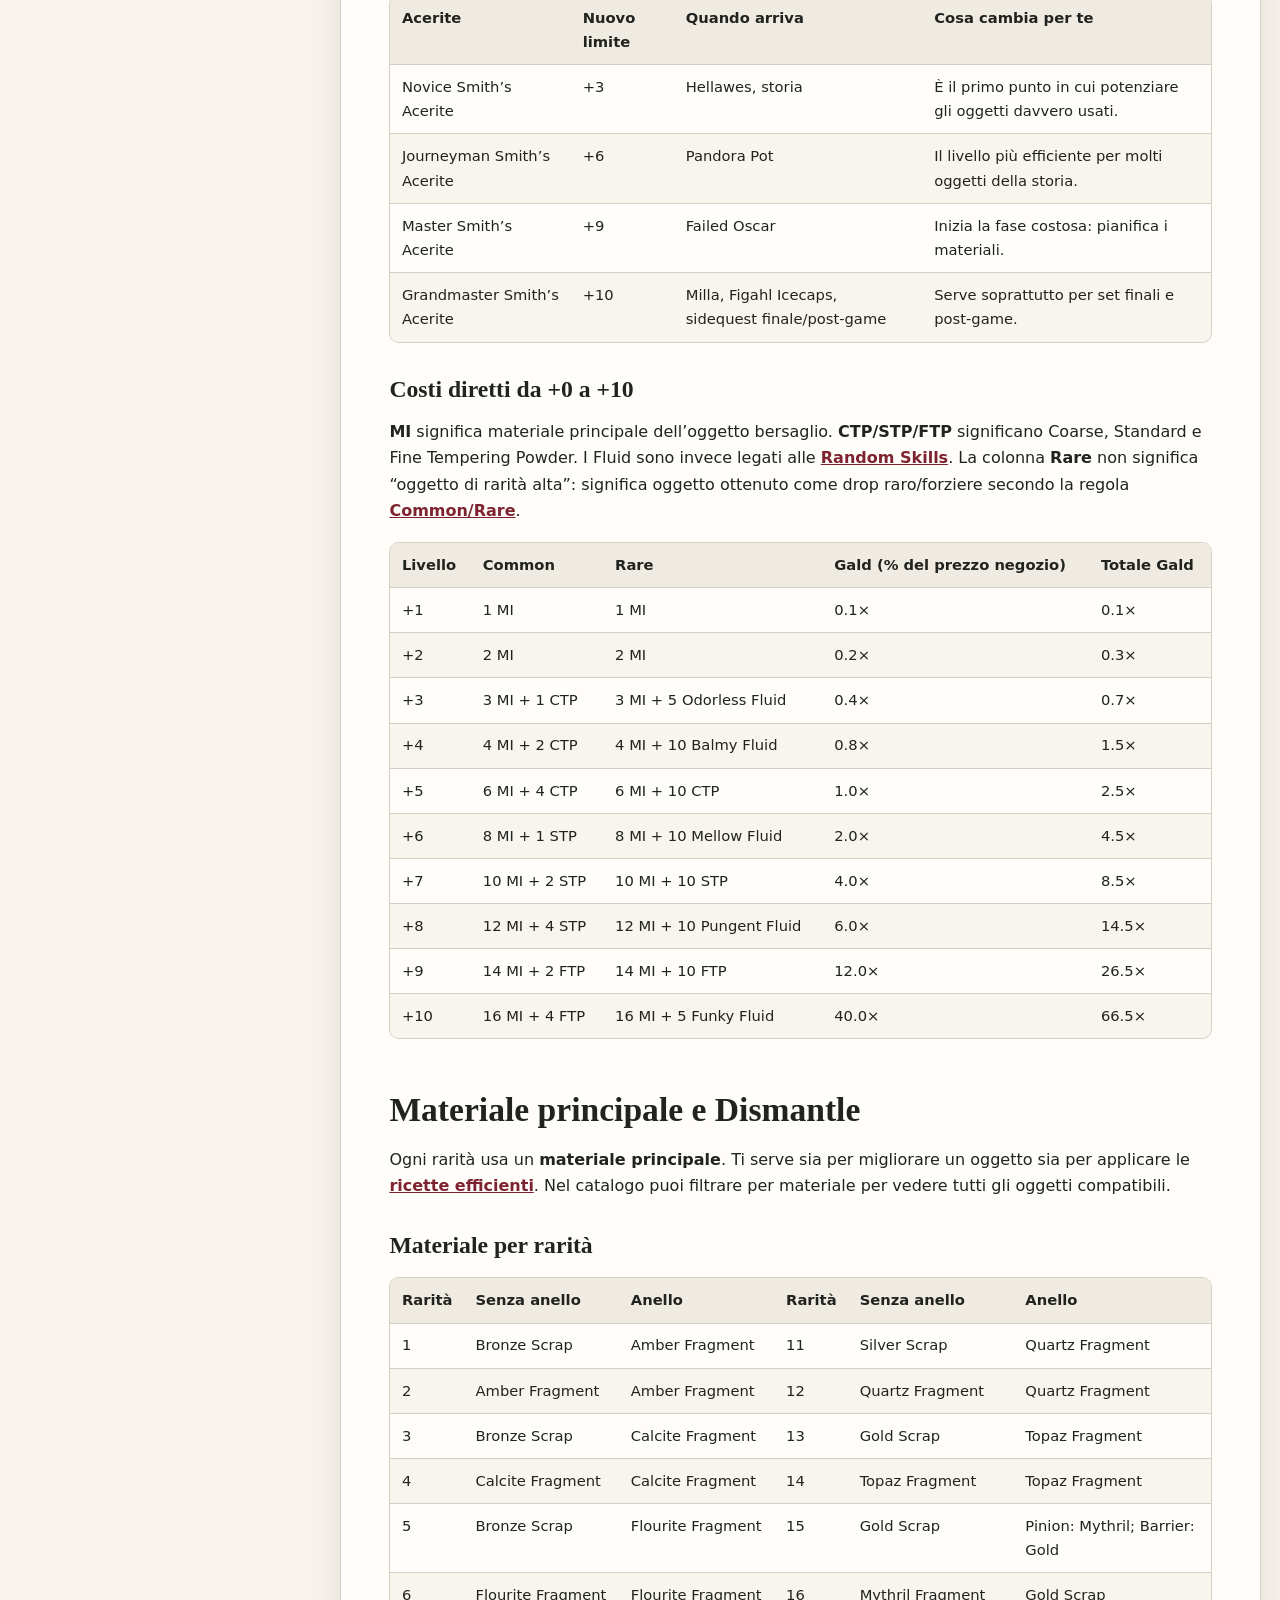
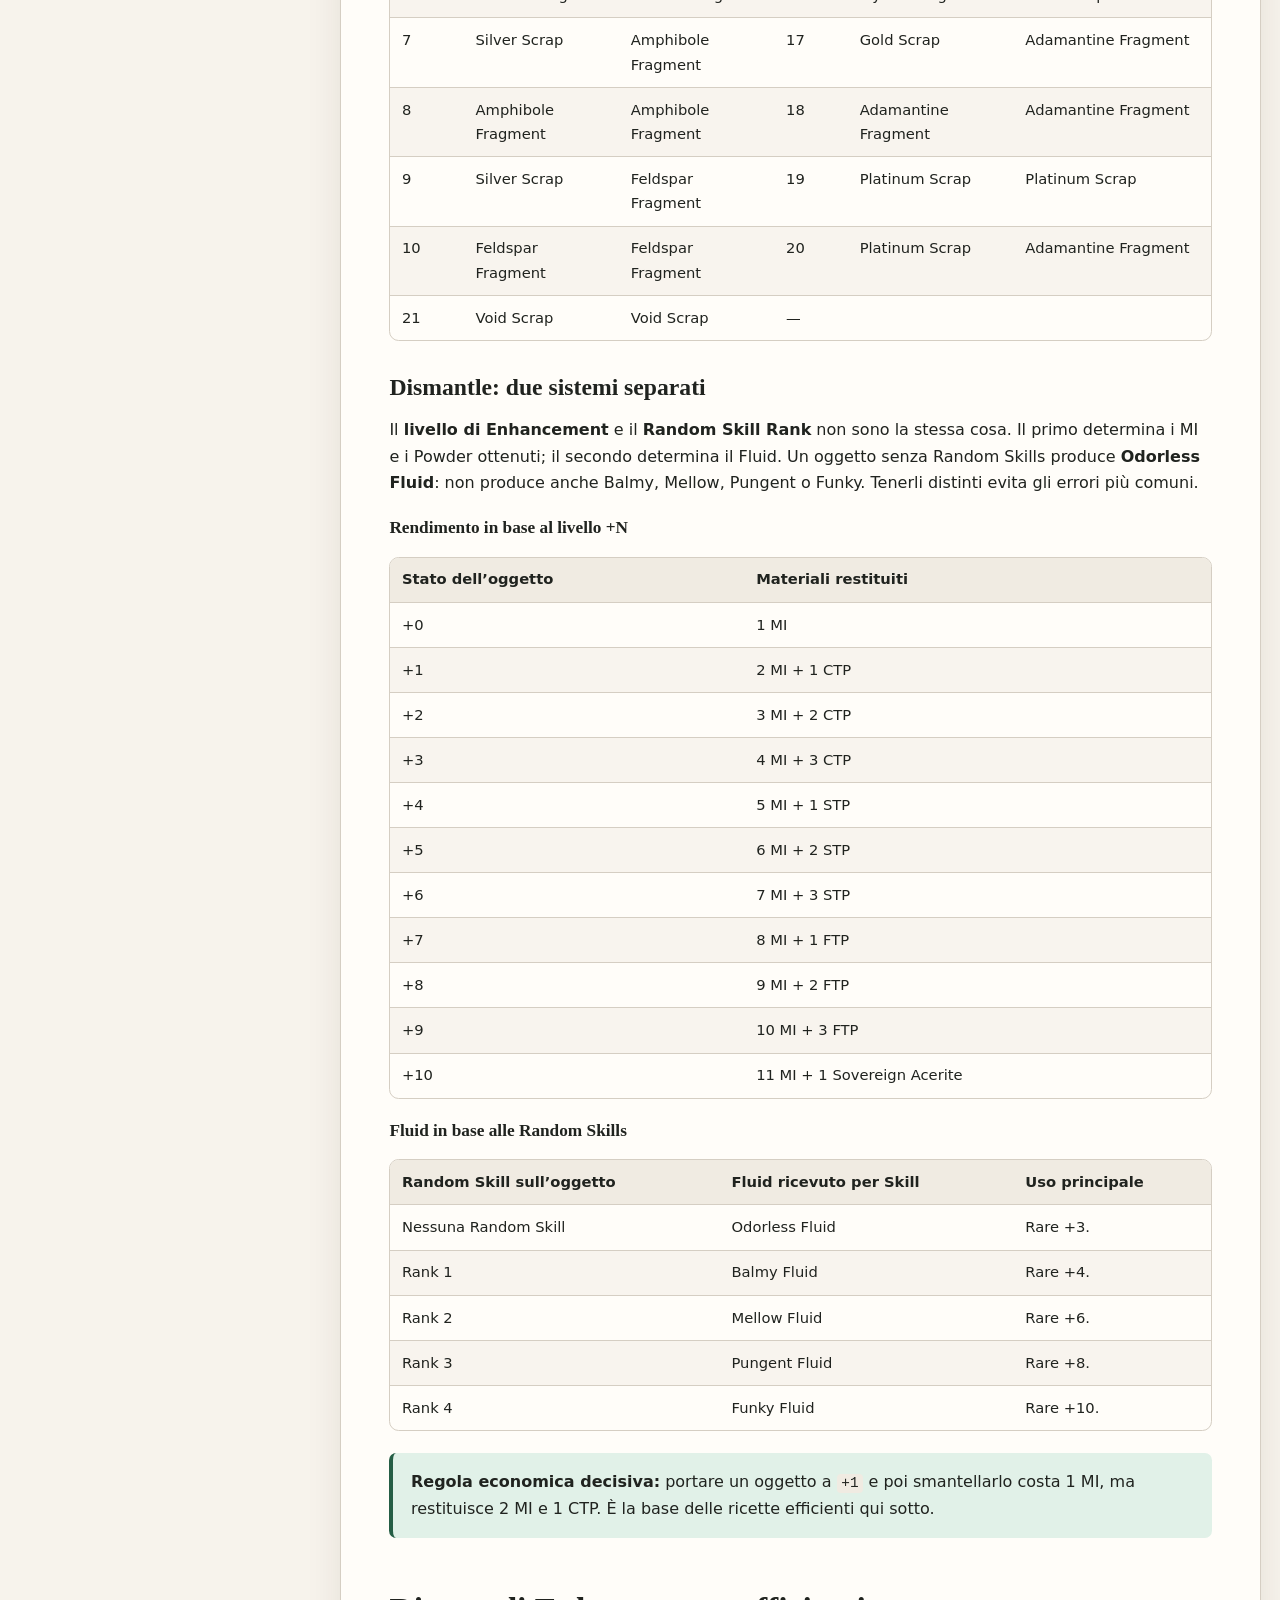
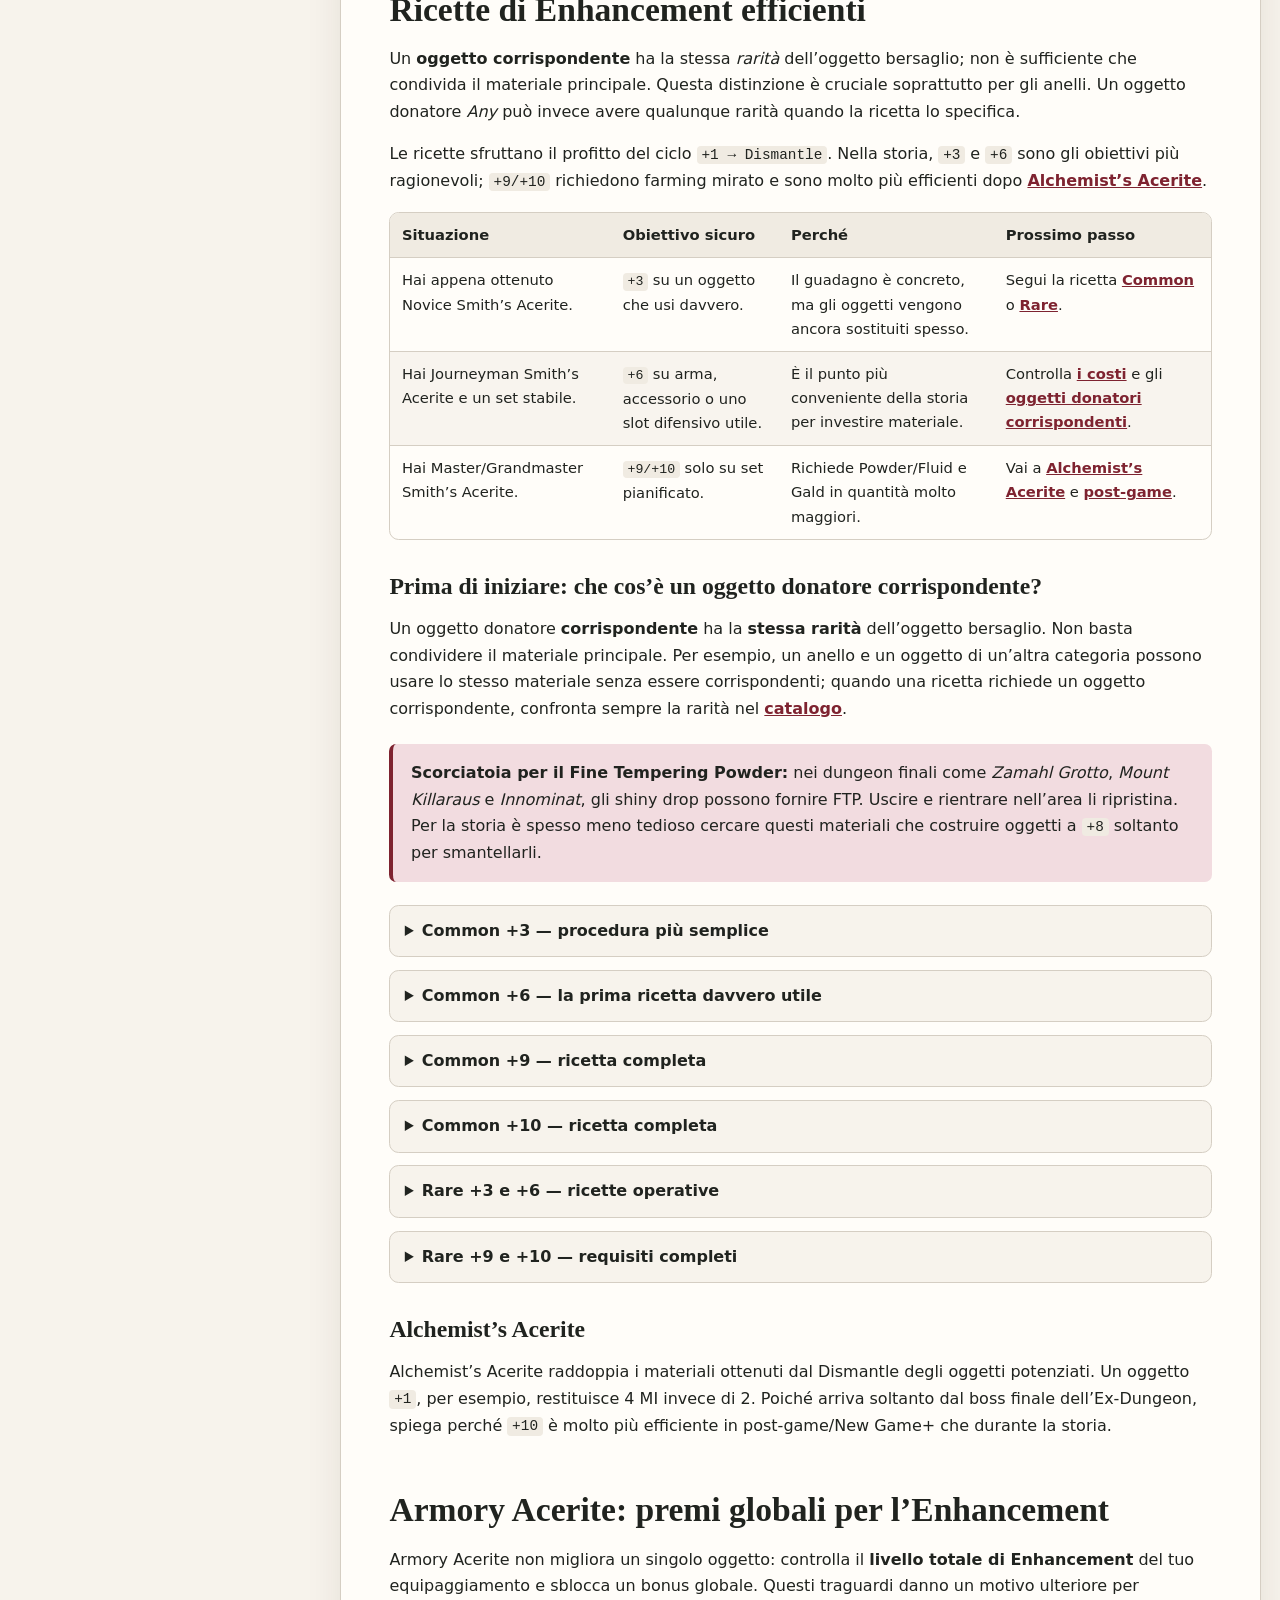
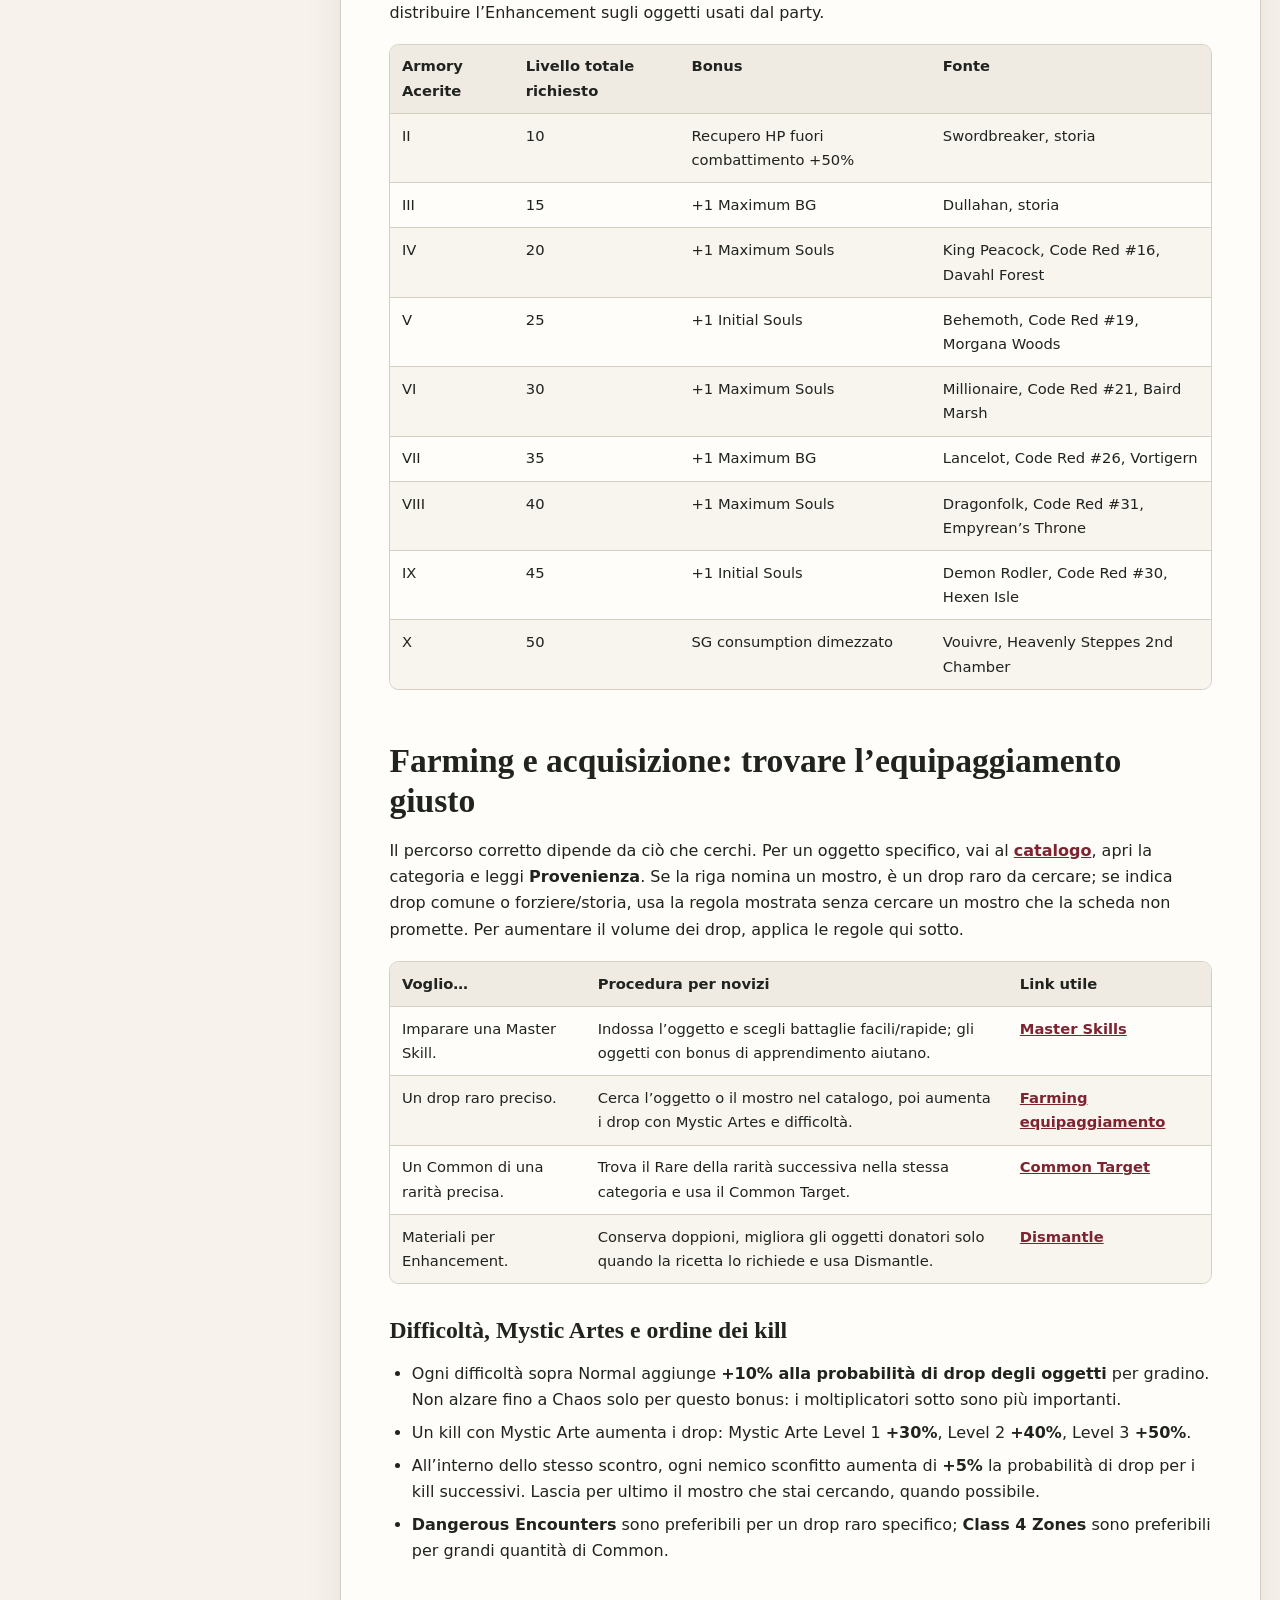
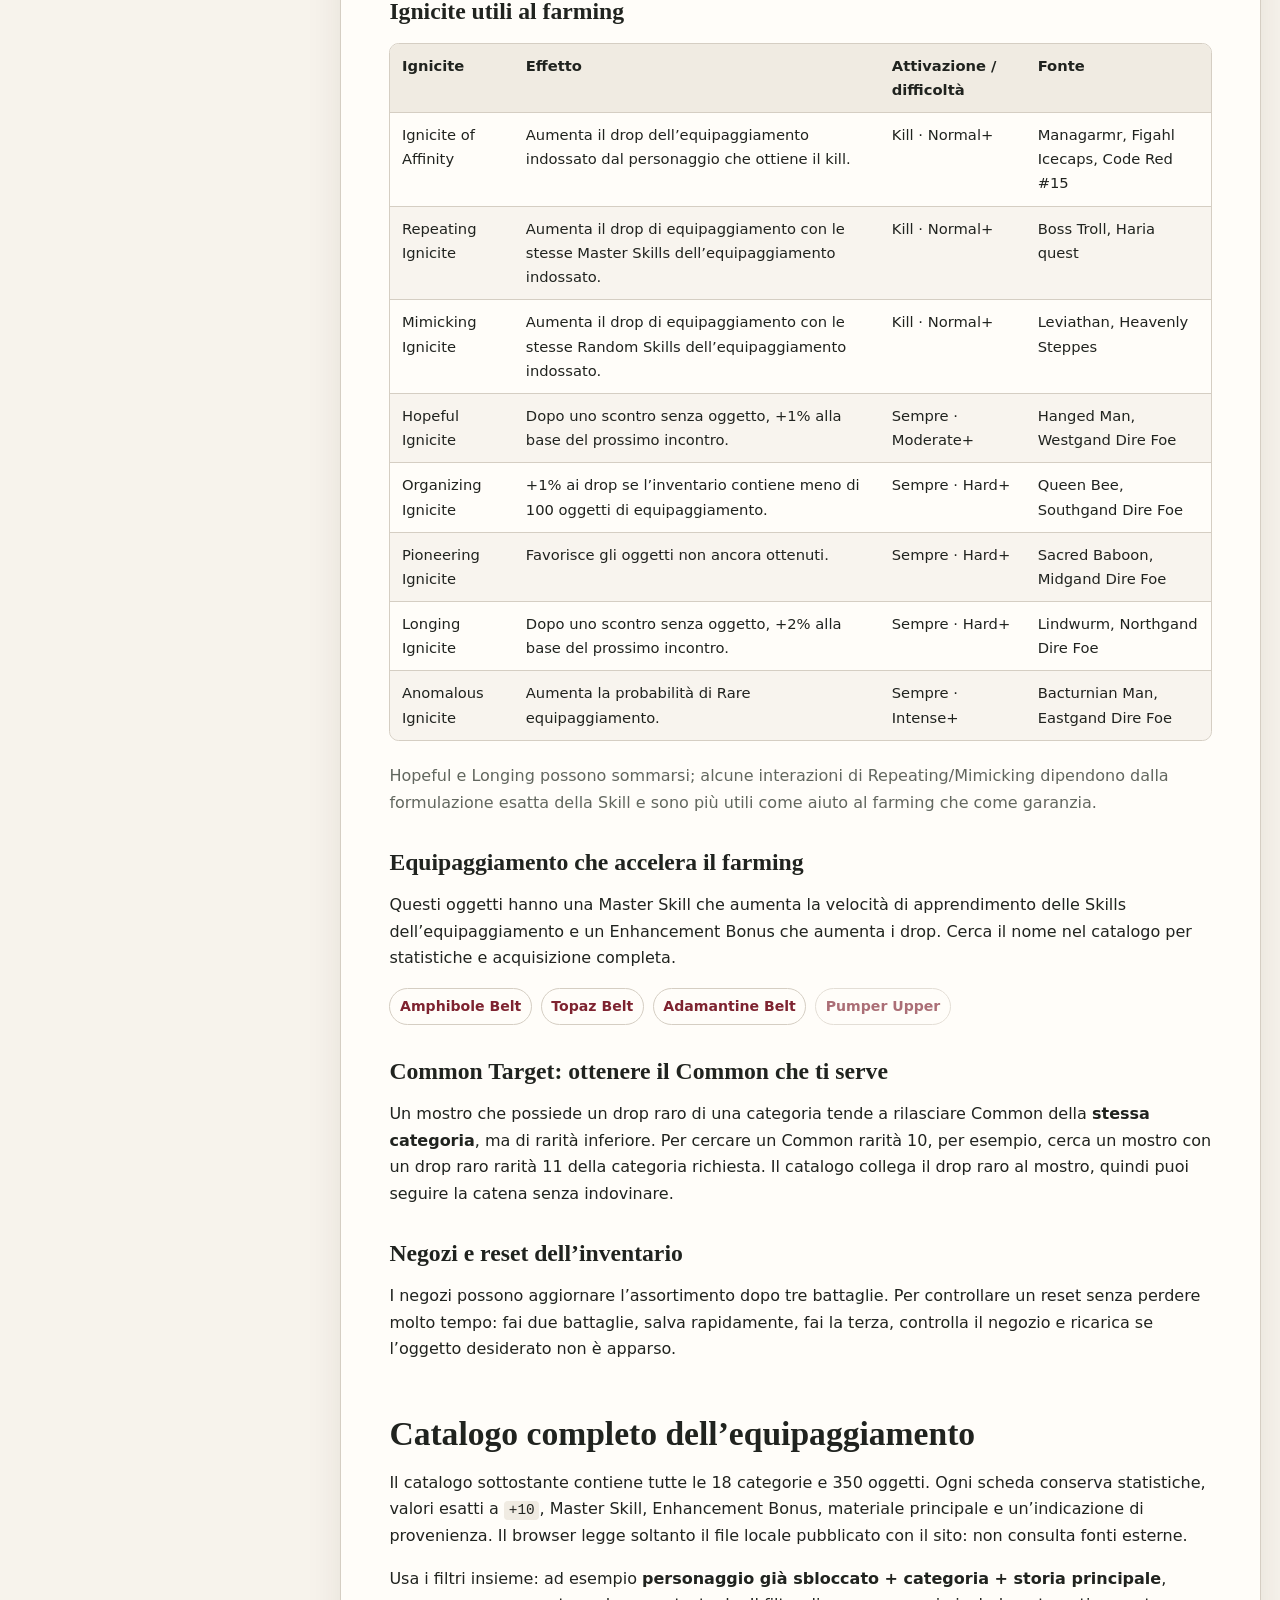
==== commit 452a5aab: "Add AI spoiler stages and Italian copy fixes Introduce a spoiler-stage system and polish Italian loc" ====
--- a/site/index.html
+++ b/site/index.html
@@ -3,8 +3,8 @@
 <head>
     <meta charset="utf-8">
     <meta name="viewport" content="width=device-width, initial-scale=1">
-    <meta name="description" content="Guida italiana completa all'Equipment di Tales of Berseria: scelta, potenziamento, materiali, farming, Random Skills e catalogo consultabile.">
-    <title>Tales of Berseria — Guida completa all’Equipment</title>
+    <meta name="description" content="Guida italiana completa all’equipaggiamento di Tales of Berseria: scelta, potenziamento, materiali, farming, Random Skills e catalogo consultabile.">
+    <title>Tales of Berseria — Guida completa all’equipaggiamento</title>
     <link rel="stylesheet" href="./assets/site.css">
 </head>
 <body>
@@ -14,7 +14,7 @@
         <div class="header-content">
             <div>
                 <p class="eyebrow">Tales of Berseria</p>
-                <h1>Guida completa all’Equipment</h1>
+                <h1>Guida completa all’equipaggiamento</h1>
                 <p class="subtitle">Spiegata per chi parte da zero · catalogo ricercabile · percorsi collegati tra loro</p>
             </div>
             <button id="theme-toggle" class="theme-toggle" type="button" aria-label="Attiva il tema chiaro">Tema chiaro</button>
@@ -23,7 +23,7 @@
             <a href="#adesso">Sto iniziando</a>
             <a href="#enhancement">Voglio potenziare</a>
             <a href="#farming">Voglio farmare</a>
-            <a href="#catalogo">Cerco un Item</a>
+            <a href="#catalogo">Cerco un oggetto</a>
             <a href="#personaggi">Schede personaggi</a>
             <a href="./ai.html">AI e strategie</a>
             <a href="#postgame">Sono in post-game</a>
@@ -46,7 +46,7 @@
     </main>
 
     <footer class="site-footer">
-        <p>Guida statica in italiano. I nomi di Monster, Item, Skill, Arte, Acerite e località rimangono in inglese per coincidere con quelli mostrati dal gioco.</p>
+        <p>Guida statica in italiano. I nomi di oggetti, mostri, Skill, Arte, Acerite e località rimangono in inglese per coincidere con quelli mostrati dal gioco.</p>
         <p><em>Tales of Berseria</em> e i relativi contenuti appartengono ai rispettivi titolari dei diritti.</p>
     </footer>
 
--- a/site/assets/site.css
+++ b/site/assets/site.css
@@ -1165,11 +1165,22 @@
 }
 
 .character-summary {
-    min-height: 3.3rem;
     margin-top: 0.75rem;
     color: var(--muted);
     font-size: 0.92rem;
     line-height: 1.45;
+}
+
+.character-summary strong,
+.character-equipment-focus strong {
+    color: var(--text);
+}
+
+.character-equipment-focus {
+    margin: 0.55rem 0 0;
+    color: var(--muted);
+    font-size: 0.88rem;
+    line-height: 1.42;
 }
 
 .character-category-list {
@@ -1179,7 +1190,7 @@
     margin: 0.9rem 0;
 }
 
-.character-category-list span {
+.character-category-list a {
     padding: 0.24rem 0.48rem;
     border: 1px solid color-mix(in srgb, var(--card-accent) 64%, var(--line));
     border-radius: 999px;
@@ -1187,18 +1198,34 @@
     font-size: 0.78rem;
     font-weight: 800;
     line-height: 1.1;
+    text-decoration: none;
+}
+
+.character-category-list a:hover,
+.character-category-list a:focus-visible {
+    border-color: var(--card-accent);
+    background: color-mix(in srgb, var(--card-accent) 18%, var(--surface));
+    color: var(--text);
 }
 
 .character-card-footer {
     display: flex;
     align-items: center;
     justify-content: space-between;
+    flex-wrap: wrap;
     gap: 0.65rem;
     margin-top: 0.85rem;
     padding-top: 0.75rem;
     border-top: 1px solid color-mix(in srgb, var(--card-accent) 30%, var(--line));
 }
 
+.character-card-actions {
+    display: flex;
+    flex-wrap: wrap;
+    justify-content: flex-end;
+    gap: 0.42rem;
+}
+
 .character-card-tip {
     color: var(--card-accent);
     font-size: 0.82rem;
@@ -1206,9 +1233,18 @@
 }
 
 .character-card-action {
+    display: inline-flex;
+    align-items: center;
+    justify-content: center;
+    gap: 0.25rem;
     padding: 0.48rem 0.6rem;
     border-color: color-mix(in srgb, var(--card-accent) 56%, var(--line));
     background: color-mix(in srgb, var(--surface) 90%, transparent);
+    text-decoration: none;
+}
+
+.character-card-action:visited {
+    color: var(--text);
 }
 
 .locked-character-card {
@@ -1411,6 +1447,17 @@
     text-transform: uppercase;
 }
 
+.ai-equipment-link {
+    margin: 0.8rem 0 0;
+    color: var(--muted);
+    font-size: 0.9rem;
+}
+
+.ai-equipment-link a {
+    color: var(--ai-accent, var(--accent));
+    font-weight: 800;
+}
+
 .ai-spoiler-toolbar {
     display: flex;
     align-items: center;
@@ -1636,7 +1683,17 @@
     display: none !important;
 }
 
-html:not([data-ai-spoiler="off"]) [data-spoiler-stage]:not([data-spoiler-stage="0"]) {
+html:not([data-ai-spoiler="off"])[data-ai-spoiler-stage="0"] [data-spoiler-stage]:not([data-spoiler-stage="0"]),
+html:not([data-ai-spoiler="off"])[data-ai-spoiler-stage="1"] [data-spoiler-stage="2"],
+html:not([data-ai-spoiler="off"])[data-ai-spoiler-stage="1"] [data-spoiler-stage="3"],
+html:not([data-ai-spoiler="off"])[data-ai-spoiler-stage="1"] [data-spoiler-stage="4"],
+html:not([data-ai-spoiler="off"])[data-ai-spoiler-stage="1"] [data-spoiler-stage="5"],
+html:not([data-ai-spoiler="off"])[data-ai-spoiler-stage="2"] [data-spoiler-stage="3"],
+html:not([data-ai-spoiler="off"])[data-ai-spoiler-stage="2"] [data-spoiler-stage="4"],
+html:not([data-ai-spoiler="off"])[data-ai-spoiler-stage="2"] [data-spoiler-stage="5"],
+html:not([data-ai-spoiler="off"])[data-ai-spoiler-stage="3"] [data-spoiler-stage="4"],
+html:not([data-ai-spoiler="off"])[data-ai-spoiler-stage="3"] [data-spoiler-stage="5"],
+html:not([data-ai-spoiler="off"])[data-ai-spoiler-stage="4"] [data-spoiler-stage="5"] {
     display: none !important;
 }
 
@@ -1648,7 +1705,18 @@
         grid-template-columns: 1fr;
     }
 
-    .ai-spoiler-toolbar {
+    .ai-equipment-link {
+    margin: 0.8rem 0 0;
+    color: var(--muted);
+    font-size: 0.9rem;
+}
+
+.ai-equipment-link a {
+    color: var(--ai-accent, var(--accent));
+    font-weight: 800;
+}
+
+.ai-spoiler-toolbar {
         align-items: stretch;
         flex-direction: column;
     }
